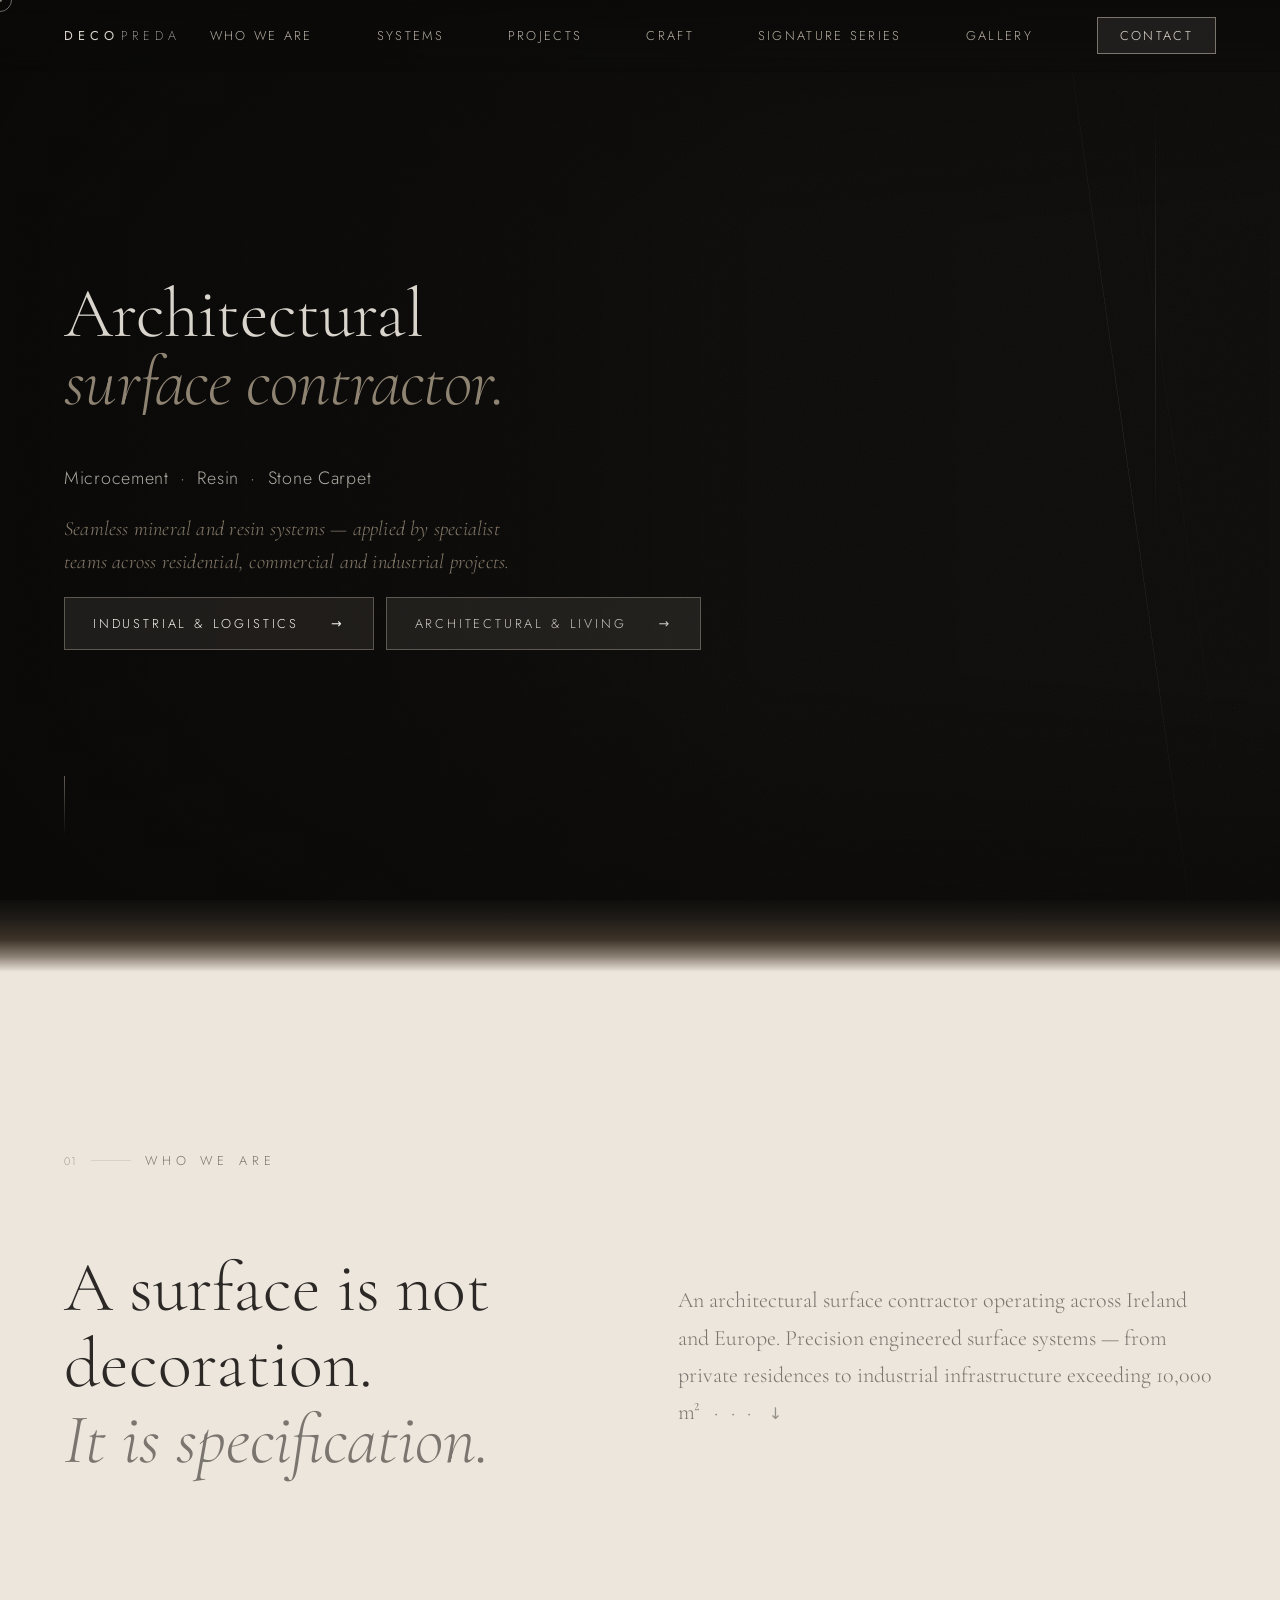
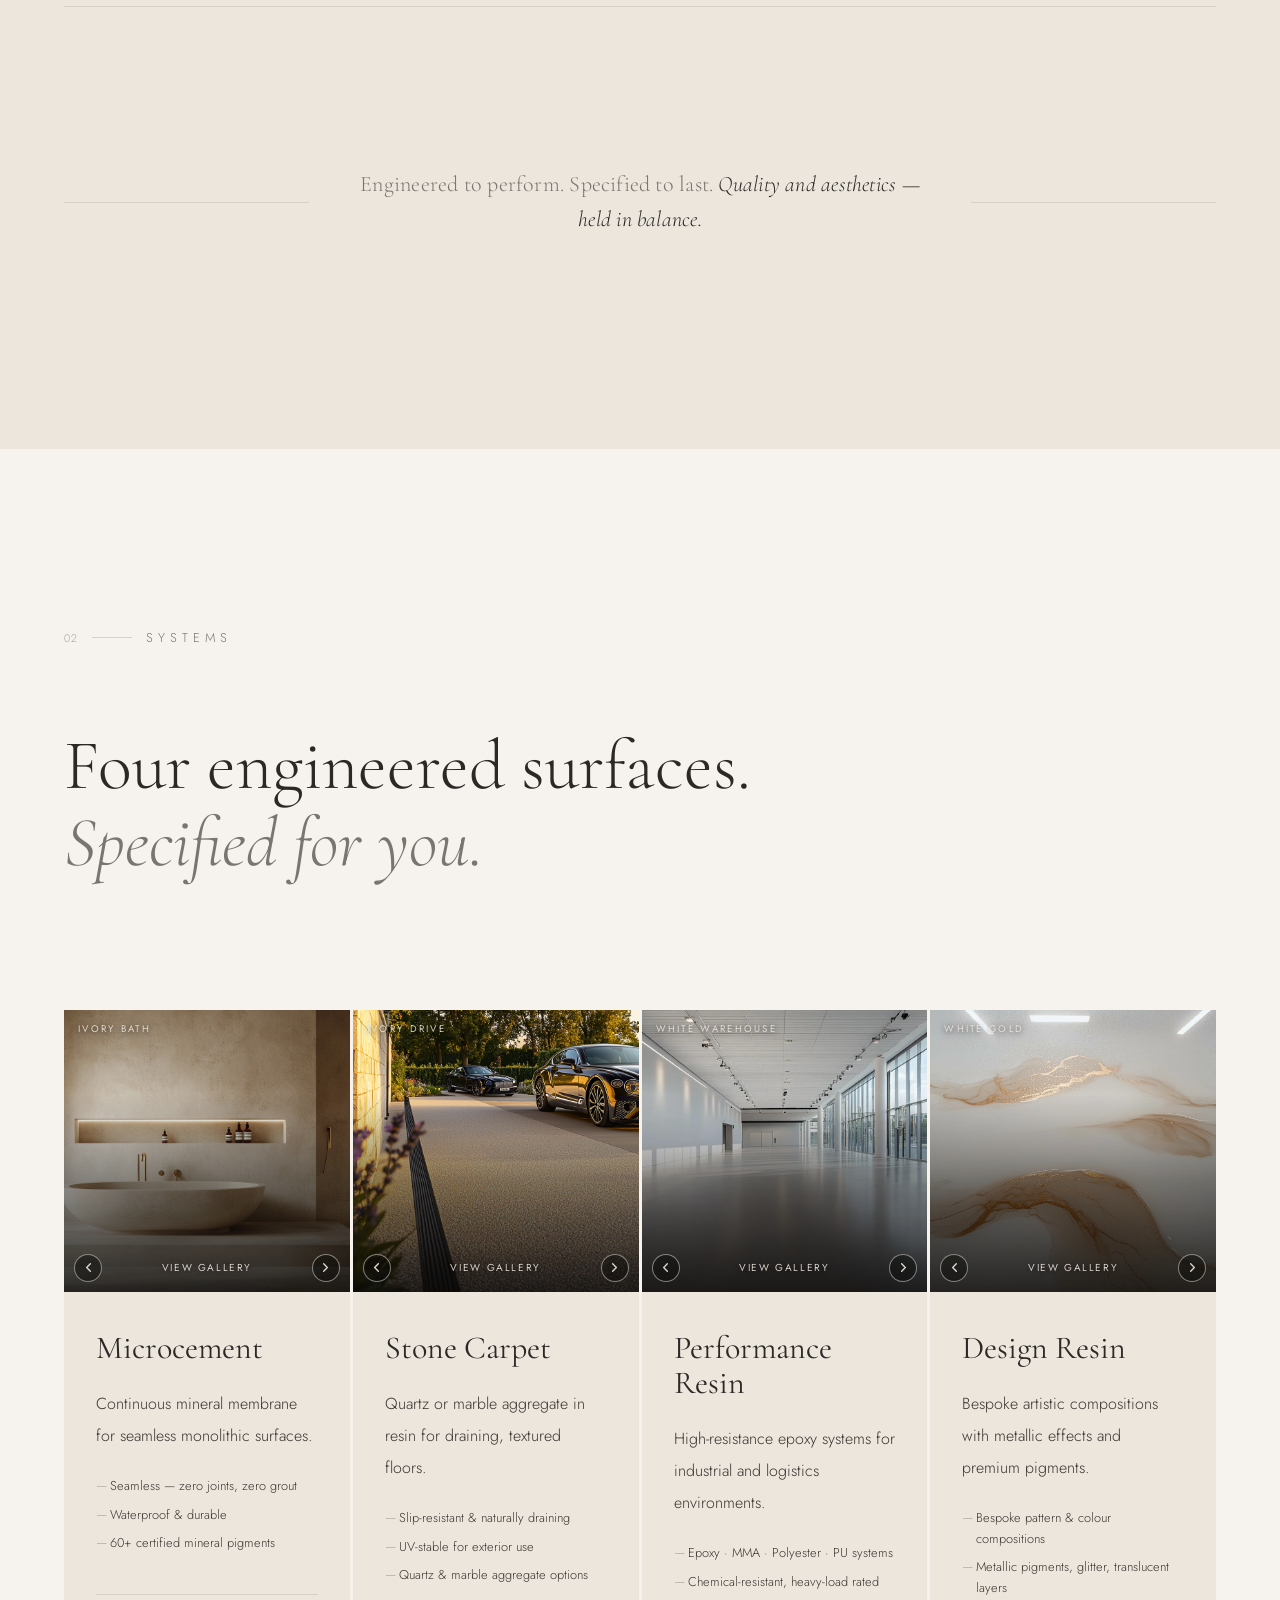
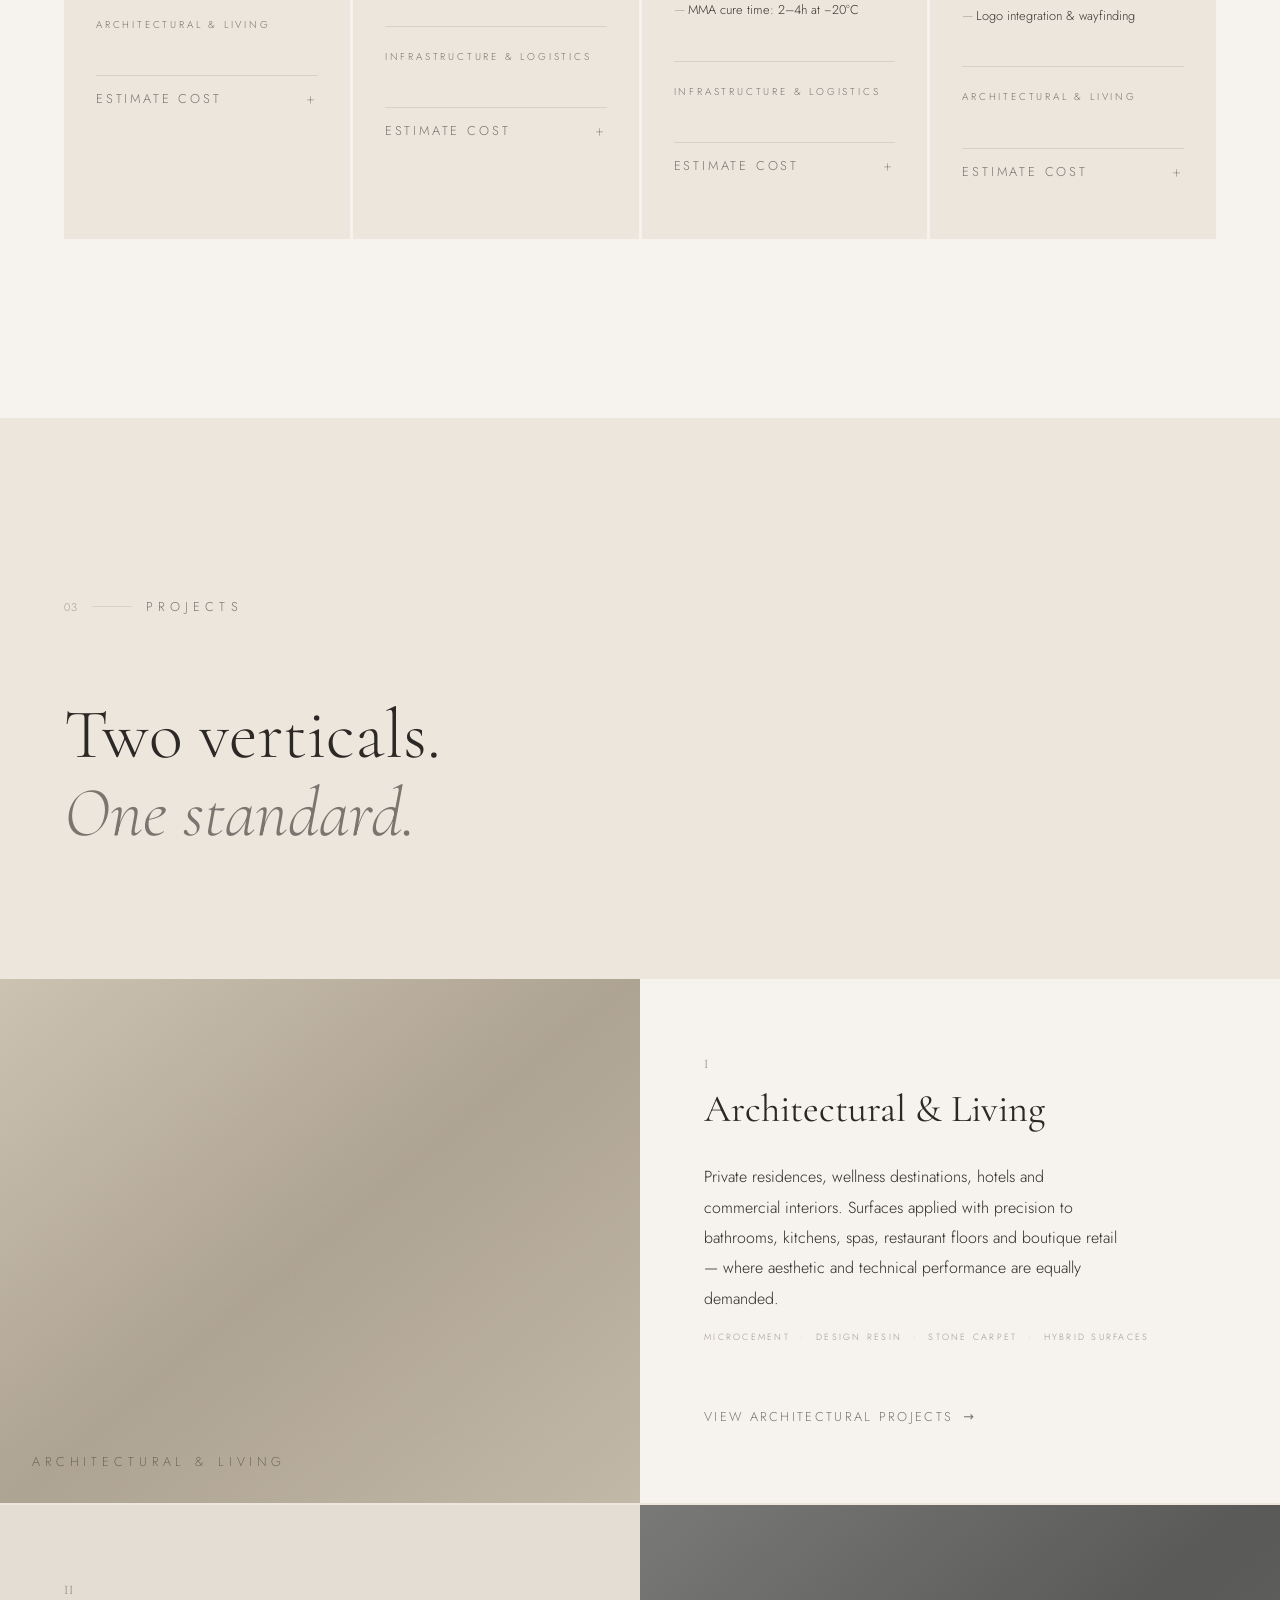
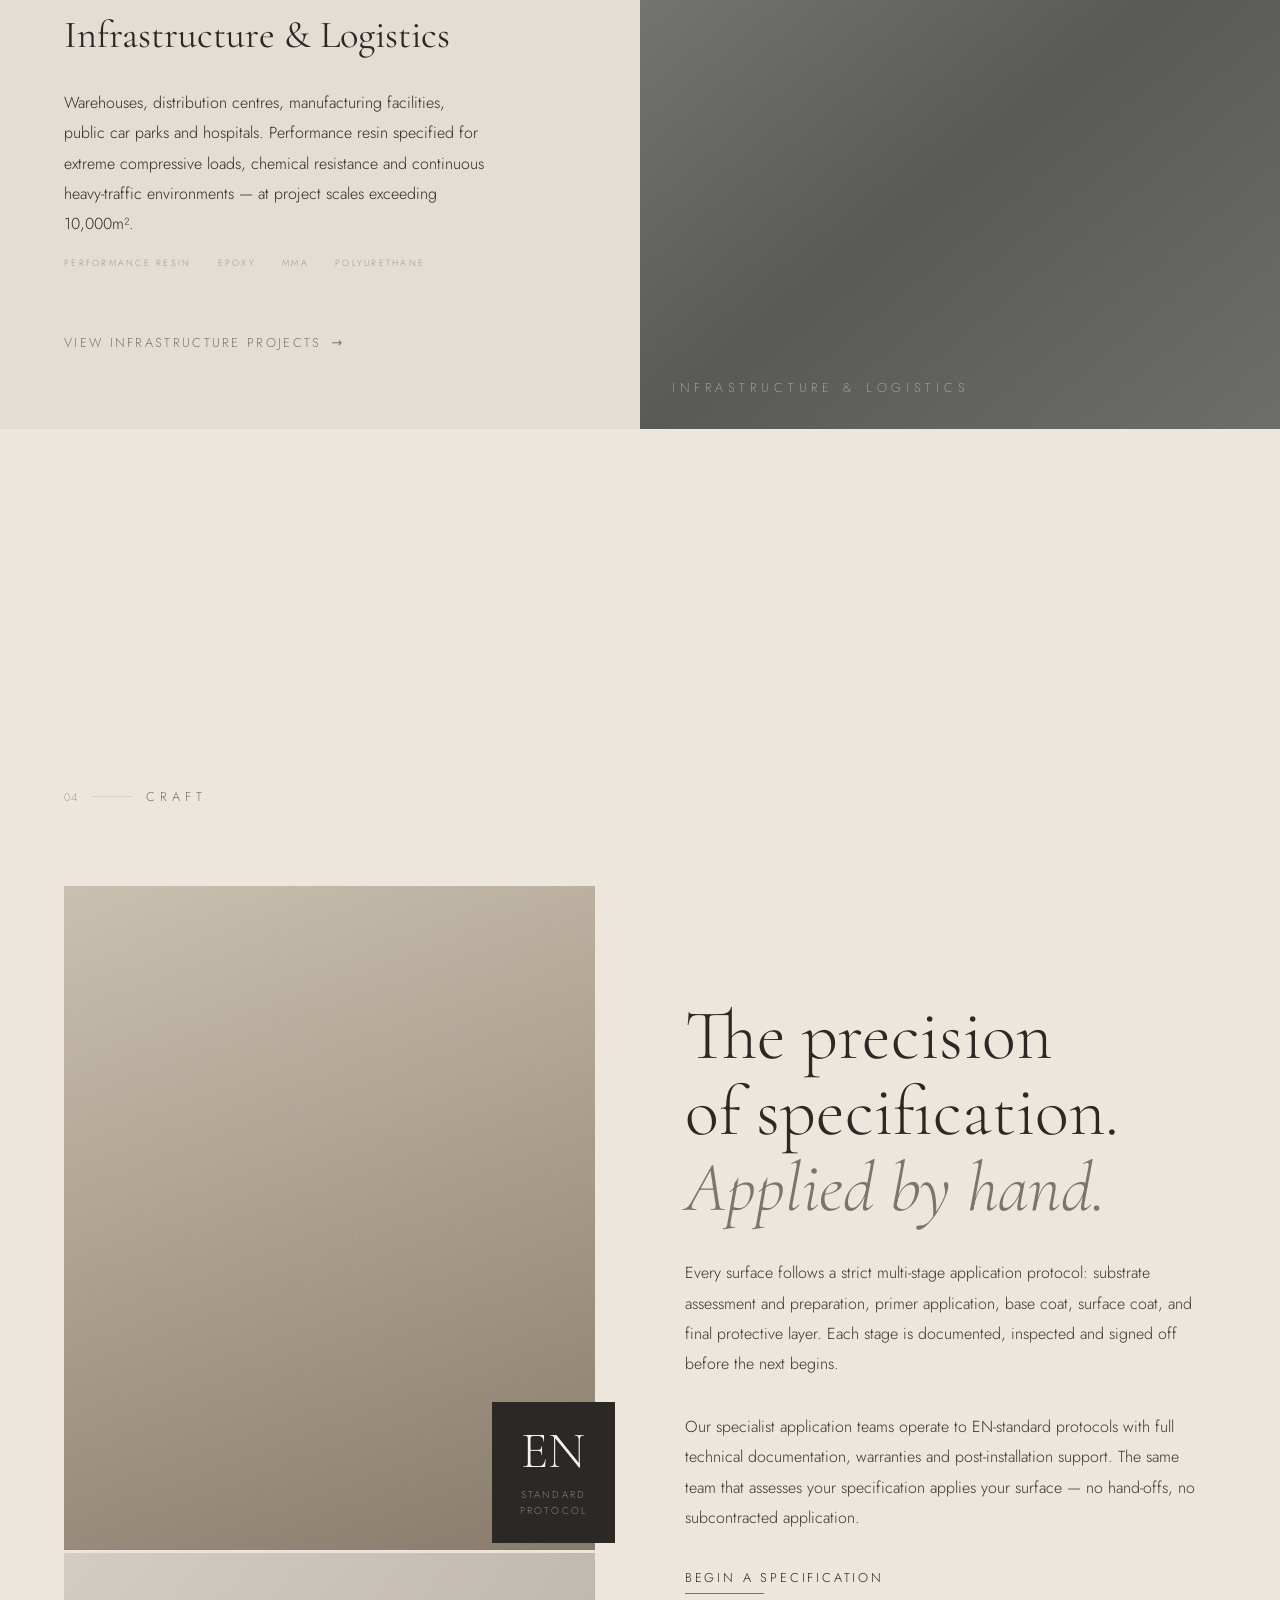
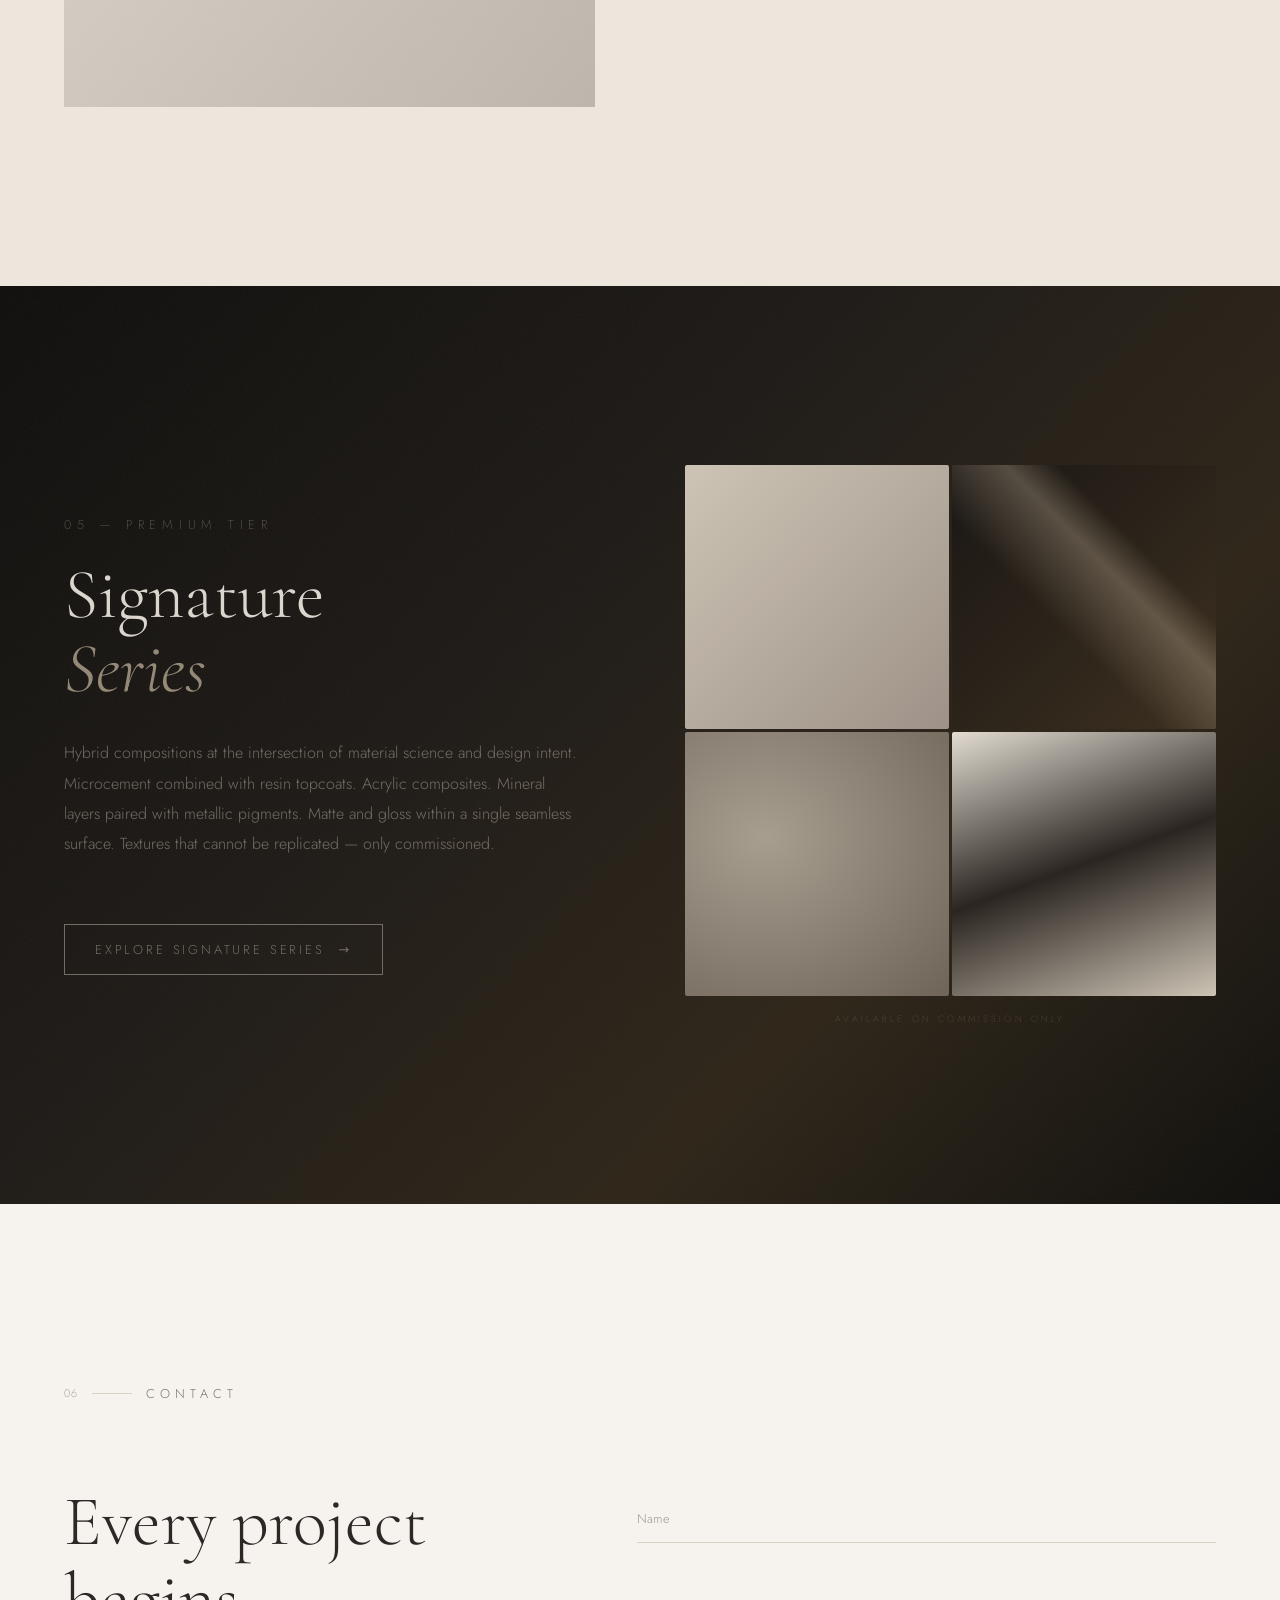
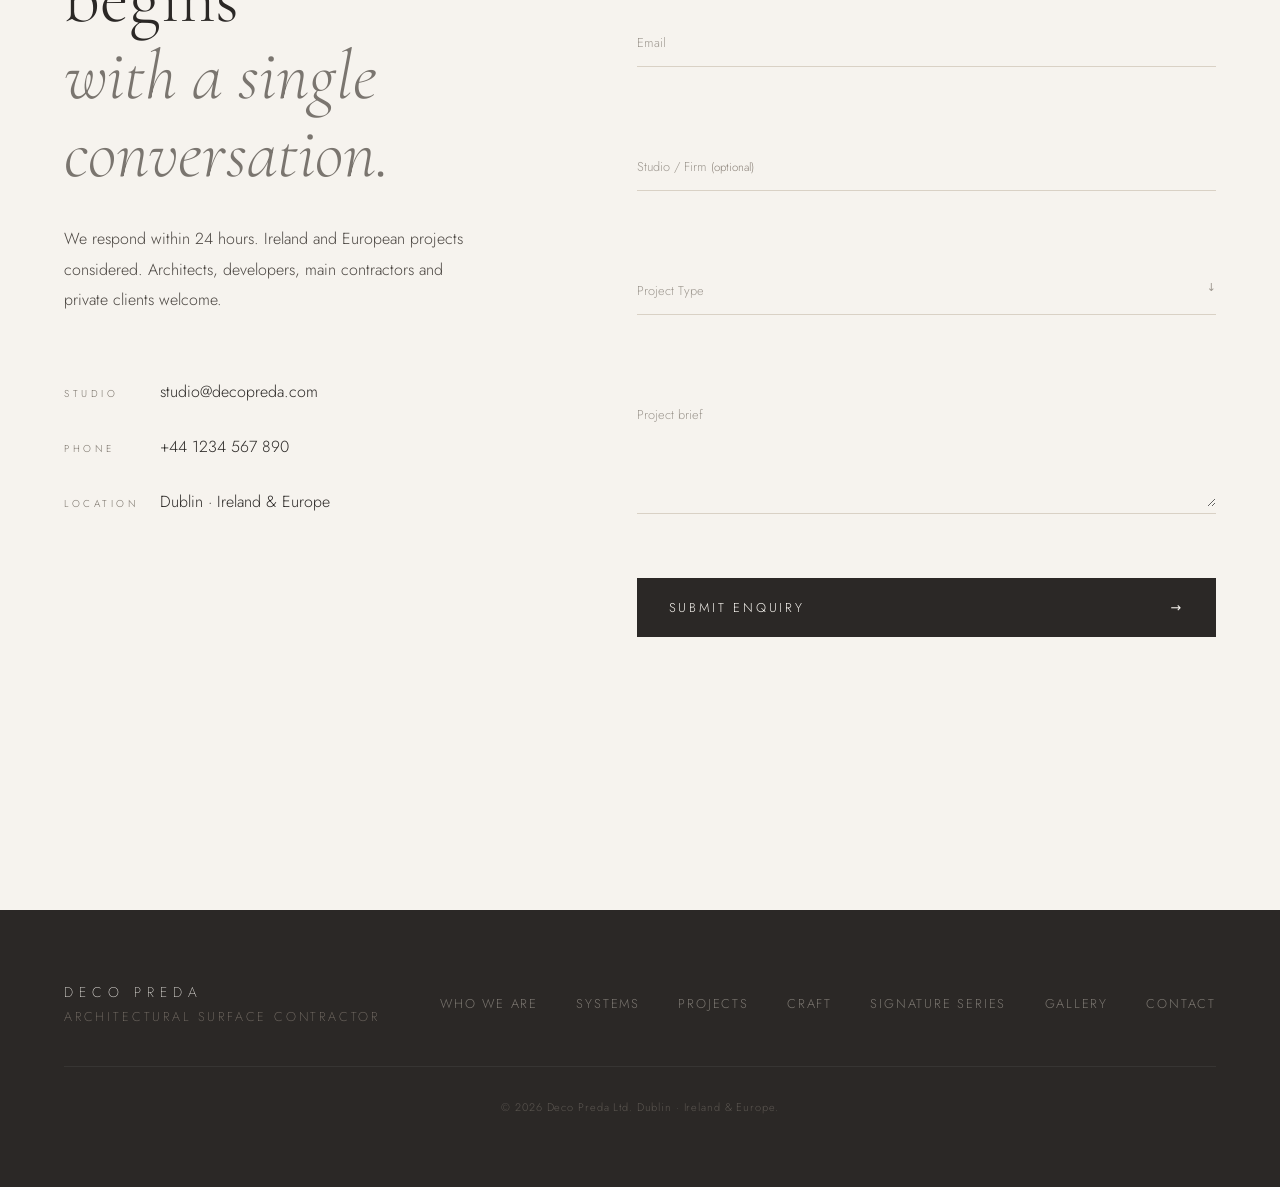
==== index.html @ 52039997 "Update index.html" ====
<!DOCTYPE html>
<html lang="en">
<head>
  <meta charset="UTF-8" />
  <meta name="viewport" content="width=device-width, initial-scale=1.0" />
  <meta name="description" content="Deco Preda — Specialist architectural surface contractor. Microcement, performance resin, design resin, stone carpet and hybrid surface systems. Dublin · Ireland." />
  <meta property="og:type" content="website" />
  <meta property="og:title" content="Deco Preda — Architectural Surface Contractor" />
  <meta property="og:description" content="Engineered surface systems across Ireland and Europe. Microcement, resin and stone carpet — residential, commercial and industrial." />
  <meta property="og:image" content="https://predaecaterina01.github.io/images/residential/bathroom/mc-ivory-bathroom-01.webp" />
  <meta property="og:url" content="https://predaecaterina01.github.io/" />
  <meta name="twitter:card" content="summary_large_image" />
  <meta name="twitter:title" content="Deco Preda — Architectural Surface Contractor" />
  <meta name="twitter:description" content="Engineered surface systems across Ireland and Europe. Microcement, resin and stone carpet." />
  <meta name="twitter:image" content="https://predaecaterina01.github.io/images/residential/bathroom/mc-ivory-bathroom-01.webp" />
  <title>Deco Preda — Architectural Surface Contractor</title>
  <link rel="preconnect" href="https://fonts.googleapis.com" />
  <link rel="preconnect" href="https://fonts.gstatic.com" crossorigin />
  <link href="https://fonts.googleapis.com/css2?family=Cormorant+Garamond:ital,wght@0,200;0,300;0,400;1,200;1,300;1,400&family=Jost:wght@200;300;400&display=swap" rel="stylesheet" />
  <link rel="stylesheet" href="style.css" />
</head>
<body>

  <div class="progress" id="progress" aria-hidden="true"></div>
  <div class="cursor" id="cursor" aria-hidden="true">
    <div class="cursor__ring"></div>
    <div class="cursor__dot"></div>
  </div>

  <div class="loader" id="loader" aria-hidden="true">
    <div class="loader__body">
      <span class="loader__mark">DP</span>
      <div class="loader__line"><div class="loader__fill"></div></div>
      <span class="loader__sub">Architectural Surface Contractor</span>
    </div>
  </div>

  <nav class="nav" id="nav" aria-label="Primary">
    <a href="#intro" class="nav__wordmark" aria-label="Deco Preda home">
      DECO<span class="nav__wordmark-thin">PREDA</span>
    </a>
    <button class="nav__burger" id="navBurger" aria-label="Open menu" aria-expanded="false" aria-controls="navPanel">
      <span></span><span></span>
    </button>
    <div class="nav__panel" id="navPanel" aria-hidden="true">
      <a href="#who-we-are"           class="nav__item" data-cursor="link">Who We Are</a>
      <a href="#systems"              class="nav__item" data-cursor="link">Systems</a>
      <a href="#projects"             class="nav__item" data-cursor="link">Projects</a>
      <a href="#craft"                class="nav__item" data-cursor="link">Craft</a>
      <a href="signature-series.html" class="nav__item" data-cursor="link">Signature Series</a>
      <a href="gallery.html"          class="nav__item" data-cursor="link">Gallery</a>
      <a href="#contact"              class="nav__item nav__item--cta" data-cursor="link">Contact</a>
    </div>
  </nav>

  <main>

    <!-- ══ HERO ══ -->
    <section class="intro" id="intro" aria-label="Introduction">
      <div class="intro__scene" id="introScene" aria-hidden="true">
        <div class="intro__layer intro__layer--base"></div>
        <div class="intro__layer intro__layer--mid"></div>
        <div class="intro__layer intro__layer--grain"></div>
        <div class="intro__light"></div>
        <div class="intro__rule-v intro__rule-v--left" aria-hidden="true"></div>
        <div class="intro__rule-v intro__rule-v--right" aria-hidden="true"></div>
      </div>
      <div class="intro__content">
        <h1 class="intro__title">
          <span class="intro__title-row reveal-hero">Architectural</span>
          <span class="intro__title-row intro__title-row--italic reveal-hero">surface contractor.</span>
        </h1>
        <p class="intro__tagline reveal-hero">Microcement &nbsp;·&nbsp; Resin &nbsp;·&nbsp; Stone Carpet</p>
        <p class="intro__desc reveal-hero">Seamless mineral and resin systems — applied by specialist teams across residential, commercial and industrial projects.</p>
        <div class="intro__actions reveal-hero">
          <a href="#systems" class="btn-sector btn-sector--ind" id="btnIndustrial" data-cursor="link">
            <span class="btn-sector__label">Industrial &amp; Logistics</span>
            <span class="btn-sector__arrow" aria-hidden="true">→</span>
          </a>
          <a href="#systems" class="btn-sector btn-sector--arch" id="btnArchitectural" data-cursor="link">
            <span class="btn-sector__label">Architectural &amp; Living</span>
            <span class="btn-sector__arrow" aria-hidden="true">→</span>
          </a>
        </div>
      </div>
      <div class="intro__scroll" aria-hidden="true">
        <div class="intro__scroll-line"></div>
      </div>
    </section>

    <div class="transition-band" aria-hidden="true"></div>

    <!-- ══ WHO WE ARE ══ -->
    <section class="who" id="who-we-are" aria-label="Who We Are">
      <div class="wrap">
        <header class="section-head reveal">
          <span class="section-idx">01</span>
          <span class="section-rule" aria-hidden="true"></span>
          <span class="section-label">Who We Are</span>
        </header>
        <div class="who__accordion">
          <div class="who__accord-header reveal">
            <h2 class="who__h">A surface is not decoration.<br><em>It is specification.</em></h2>
          </div>
          <div class="who__accord-right">
            <div class="who__teaser" id="whoTeaser">
              <p class="who__teaser-text">
                An architectural surface contractor operating across Ireland and Europe.
                Precision engineered surface systems — from private residences to
                industrial infrastructure exceeding 10,000 m²
                <span class="who__teaser-ellipsis">&thinsp;·&thinsp;·&thinsp;·</span>
                <button class="who__trigger-inline" id="whoToggle" aria-expanded="false" aria-controls="whoAside" aria-label="Read more" type="button">↓</button>
              </p>
            </div>
            <div class="who__aside" id="whoAside" aria-hidden="true">
              <div class="who__aside-grid">
                <div class="who__col">
                  <p class="who__p reveal">An architectural surface contractor operating across Ireland and Europe. Precision engineered surface systems — from private residences to industrial infrastructure exceeding 10,000 m².</p>
                  <p class="who__p reveal">Deco Preda delivers engineered surface systems — from precision mineral applications in private residences to high-performance resin flooring across logistics infrastructure at industrial scale.</p>
                  <p class="who__p reveal">Every project — regardless of scale — is governed by identical standards: certified European material systems, EN-protocol application procedures, full technical documentation and post-installation support.</p>
                  <div class="who__locations reveal">
                    <div class="who__loc">
                      <span class="who__loc-label">Dublin</span>
                      <span class="who__loc-desc">Serving Ireland &amp; Europe<button class="who__trigger-close" id="whoClose" aria-label="Close section" type="button"></button></span>
                    </div>
                  </div>
                </div>
                <div class="who__col">
                  <div class="who__values reveal">
                    <div class="who__val">
                      <span class="who__val-title">Execution Quality</span>
                      <span class="who__val-desc">EN-standard application protocols. Multi-coat systems. Full substrate preparation documentation at every stage.</span>
                    </div>
                    <div class="who__val">
                      <span class="who__val-title">Material Integrity</span>
                      <span class="who__val-desc">Certified European mineral and resin systems — selected for long-term performance, durability and regulatory compliance.</span>
                    </div>
                    <div class="who__val">
                      <span class="who__val-title">Industrial Scale</span>
                      <span class="who__val-desc">Capacity, logistics and technical management from 50m² residential commissions to 10,000m²+ infrastructure projects.</span>
                    </div>
                    <div class="who__val">
                      <span class="who__val-title">Design Versatility</span>
                      <span class="who__val-desc">Custom resin patterns, hybrid compositions, bespoke mineral tones and graphic wayfinding systems — no two projects identical.</span>
                    </div>
                  </div>
                </div>
              </div>
            </div>
          </div>
        </div>
        <div class="divider reveal" aria-hidden="true"></div>
        <div class="brand-statement reveal">
          <span class="brand-statement__rule" aria-hidden="true"></span>
          <blockquote class="brand-statement__q">Engineered to perform. Specified to last. <em>Quality and aesthetics — held in balance.</em></blockquote>
          <span class="brand-statement__rule" aria-hidden="true"></span>
        </div>
      </div>
    </section>

    <!-- ══ SYSTEMS ══ -->
    <section class="systems" id="systems" aria-label="Surface Systems">
      <div class="wrap">
        <header class="section-head reveal">
          <span class="section-idx">02</span>
          <span class="section-rule" aria-hidden="true"></span>
          <span class="section-label">Systems</span>
        </header>
        <h2 class="systems__h reveal" id="systemsHeading">
          Four engineered surfaces.<br><em id="systemsSubline">Specified for you.</em>
        </h2>
      </div>

      <div class="systems__panels">

        <!-- I — Microcement -->
        <article class="panel reveal" aria-label="Microcement" data-domain="architectural">
          <div class="panel__surface" role="region" aria-label="Microcement gallery" data-carousel="microcement">
            <div class="pcs__track">
              <div class="pcs__slide pcs__slide--active">
                <img src="images/residential/bathroom/mc-ivory-bathroom-01.webp" alt="Ivory Bath" loading="lazy" style="width:100%;height:100%;object-fit:cover;">
                <span class="pcs__system-label">Ivory Bath</span>
              </div>
              <div class="pcs__slide">
                <img src="images/residential/living/mc-gray-living-03.webp" alt="Stone Living" loading="lazy" style="width:100%;height:100%;object-fit:cover;">
                <span class="pcs__system-label">Stone Living</span>
              </div>
              <div class="pcs__slide">
                <img src="images/residential/bathroom/mc-gray-bathroom-01.webp" alt="Slate Basin" loading="lazy" style="width:100%;height:100%;object-fit:cover;">
                <span class="pcs__system-label">Slate Basin</span>
              </div>
              <div class="pcs__slide">
                <img src="images/residential/staircase/mc-sand-staircase-01.webp" alt="Sand Stair" loading="lazy" style="width:100%;height:100%;object-fit:cover;">
                <span class="pcs__system-label">Sand Stair</span>
              </div>
              <div class="pcs__slide">
                <img src="images/residential/bathroom/mc-greige-bathroom-01.webp" alt="Greige Bath" loading="lazy" style="width:100%;height:100%;object-fit:cover;">
                <span class="pcs__system-label">Greige Bath</span>
              </div>
            </div>
            <div class="pcs__foot">
              <button class="pcs__arrow pcs__arrow--prev" aria-label="Previous" type="button">
                <svg viewBox="0 0 12 12"><path d="M8 2L4 6l4 4"/></svg>
              </button>
              <a href="gallery.html?filter=residential" class="pcs__explore" data-cursor="link">View Gallery</a>
              <button class="pcs__arrow pcs__arrow--next" aria-label="Next" type="button">
                <svg viewBox="0 0 12 12"><path d="M4 2l4 4-4 4"/></svg>
              </button>
            </div>
          </div>
          <div class="panel__body">
            <h3 class="panel__name">Microcement</h3>
            <p class="panel__desc">Continuous mineral membrane for seamless monolithic surfaces.</p>
            <ul class="panel__props">
              <li>Seamless — zero joints, zero grout</li>
              <li>Waterproof &amp; durable</li>
              <li>60+ certified mineral pigments</li>
            </ul>
            <div class="panel__domain">
              <span class="panel__domain-tag">Architectural &amp; Living</span>
            </div>
            <button class="panel__estimate-btn" data-material="microcement" aria-expanded="false" aria-controls="calc-microcement" type="button">
              <span class="panel__estimate-label">Estimate cost</span>
              <span class="panel__estimate-icon" aria-hidden="true">+</span>
            </button>
          </div>
          <div class="panel__calc" id="calc-microcement" aria-hidden="true" data-material="microcement">
            <div class="pcalc">
              <p class="pcalc__head">Microcement — <em>cost estimate</em></p>
              <div class="pcalc__inputs">
                <div class="pcalc__field">
                  <label class="pcalc__label" for="pmp-microcement">Surface area</label>
                  <div class="pcalc__input-wrap">
                    <input class="pcalc__input" id="pmp-microcement" type="number" placeholder="ex: 80" min="1" max="9999" inputmode="numeric" />
                    <span class="pcalc__unit">m²</span>
                  </div>
                </div>
                <div class="pcalc__field">
                  <label class="pcalc__label" for="psys-microcement">System</label>
                  <div class="pcalc__select-wrap">
                    <select class="pcalc__select" id="psys-microcement">
                      <option value="basic">Basic coat</option>
                      <option value="medium" selected>Medium</option>
                      <option value="premium">Premium</option>
                    </select>
                    <span class="pcalc__caret" aria-hidden="true">↓</span>
                  </div>
                </div>
              </div>
              <div class="pcalc__result" id="pres-microcement" aria-live="polite"><span class="pcalc__neutral">—</span></div>
              <p class="pcalc__disclaimer">Estimate covers labour. Final cost varies by substrate condition. Materials not included.</p>
            </div>
          </div>
        </article>

        <!-- II — Stone Carpet -->
        <article class="panel reveal" aria-label="Stone Carpet" data-domain="both">
          <div class="panel__surface" role="region" aria-label="Stone Carpet gallery" data-carousel="stone">
            <div class="pcs__track">
              <div class="pcs__slide pcs__slide--active">
                <img src="images/exterior/driveway/sc-ivory-luxury-01.webp" alt="Ivory Drive" loading="lazy" style="width:100%;height:100%;object-fit:cover;">
                <span class="pcs__system-label">Ivory Drive</span>
              </div>
              <div class="pcs__slide">
                <img src="images/exterior/driveway/ext-drv-01.webp" alt="Natural Drive" loading="lazy" style="width:100%;height:100%;object-fit:cover;">
                <span class="pcs__system-label">Natural Drive</span>
              </div>
              <div class="pcs__slide">
                <img src="images/exterior/terrace/ext-ter-01.webp" alt="Stone Terrace" loading="lazy" style="width:100%;height:100%;object-fit:cover;">
                <span class="pcs__system-label">Stone Terrace</span>
              </div>
              <div class="pcs__slide">
                <img src="images/exterior/driveway/ext-drv-05.webp" alt="Quartz Path" loading="lazy" style="width:100%;height:100%;object-fit:cover;">
                <span class="pcs__system-label">Quartz Path</span>
              </div>
            </div>
            <div class="pcs__foot">
              <button class="pcs__arrow pcs__arrow--prev" aria-label="Previous" type="button">
                <svg viewBox="0 0 12 12"><path d="M8 2L4 6l4 4"/></svg>
              </button>
              <a href="gallery.html?filter=exterior" class="pcs__explore" data-cursor="link">View Gallery</a>
              <button class="pcs__arrow pcs__arrow--next" aria-label="Next" type="button">
                <svg viewBox="0 0 12 12"><path d="M4 2l4 4-4 4"/></svg>
              </button>
            </div>
          </div>
          <div class="panel__body">
            <h3 class="panel__name">Stone Carpet</h3>
            <p class="panel__desc">Quartz or marble aggregate in resin for draining, textured floors.</p>
            <ul class="panel__props">
              <li>Slip-resistant &amp; naturally draining</li>
              <li>UV-stable for exterior use</li>
              <li>Quartz &amp; marble aggregate options</li>
            </ul>
            <div class="panel__domain">
              <span class="panel__domain-tag panel__domain-tag--infra">Infrastructure &amp; Logistics</span>
            </div>
            <button class="panel__estimate-btn" data-material="stone" aria-expanded="false" aria-controls="calc-stone" type="button">
              <span class="panel__estimate-label">Estimate cost</span>
              <span class="panel__estimate-icon" aria-hidden="true">+</span>
            </button>
          </div>
          <div class="panel__calc" id="calc-stone" aria-hidden="true" data-material="stone">
            <div class="pcalc">
              <p class="pcalc__head">Stone Carpet — <em>cost estimate</em></p>
              <div class="pcalc__inputs">
                <div class="pcalc__field">
                  <label class="pcalc__label" for="pmp-stone">Surface area</label>
                  <div class="pcalc__input-wrap">
                    <input class="pcalc__input" id="pmp-stone" type="number" placeholder="ex: 80" min="1" max="9999" inputmode="numeric" />
                    <span class="pcalc__unit">m²</span>
                  </div>
                </div>
                <div class="pcalc__field">
                  <label class="pcalc__label" for="psys-stone">System</label>
                  <div class="pcalc__select-wrap">
                    <select class="pcalc__select" id="psys-stone">
                      <option value="basic">Basic coat</option>
                      <option value="medium" selected>Medium</option>
                      <option value="premium">Premium</option>
                    </select>
                    <span class="pcalc__caret" aria-hidden="true">↓</span>
                  </div>
                </div>
              </div>
              <div class="pcalc__result" id="pres-stone" aria-live="polite"><span class="pcalc__neutral">—</span></div>
              <p class="pcalc__disclaimer">Estimate covers labour. Final cost varies by substrate condition. Materials not included.</p>
            </div>
          </div>
        </article>

        <!-- III — Performance Resin -->
        <article class="panel reveal" aria-label="Performance Resin" data-domain="both">
          <div class="panel__surface" role="region" aria-label="Performance Resin gallery" data-carousel="resin-performance">
            <div class="pcs__track">
              <div class="pcs__slide pcs__slide--active">
                <img src="images/industrial/ind-white-warehouse-01.webp" alt="White Warehouse" loading="lazy" style="width:100%;height:100%;object-fit:cover;">
                <span class="pcs__system-label">White Warehouse</span>
              </div>
              <div class="pcs__slide">
                <img src="images/industrial/ind-yellow-01.webp" alt="Food Grade Floor" loading="lazy" style="width:100%;height:100%;object-fit:cover;">
                <span class="pcs__system-label">Food Grade Floor</span>
              </div>
              <div class="pcs__slide">
                <img src="images/industrial/ind-04.webp" alt="Logistics Hall" loading="lazy" style="width:100%;height:100%;object-fit:cover;">
                <span class="pcs__system-label">Logistics Hall</span>
              </div>
              <div class="pcs__slide">
                <img src="images/residential/garage/res-gar-03.webp" alt="Private Garage" loading="lazy" style="width:100%;height:100%;object-fit:cover;">
                <span class="pcs__system-label">Private Garage</span>
              </div>
              <div class="pcs__slide">
                <img src="images/commercial/parking/com-park-03.webp" alt="Car Park Deck" loading="lazy" style="width:100%;height:100%;object-fit:cover;">
                <span class="pcs__system-label">Car Park Deck</span>
              </div>
            </div>
            <div class="pcs__foot">
              <button class="pcs__arrow pcs__arrow--prev" aria-label="Previous" type="button">
                <svg viewBox="0 0 12 12"><path d="M8 2L4 6l4 4"/></svg>
              </button>
              <a href="gallery.html?filter=industrial" class="pcs__explore" data-cursor="link">View Gallery</a>
              <button class="pcs__arrow pcs__arrow--next" aria-label="Next" type="button">
                <svg viewBox="0 0 12 12"><path d="M4 2l4 4-4 4"/></svg>
              </button>
            </div>
          </div>
          <div class="panel__body">
            <h3 class="panel__name">Performance Resin</h3>
            <p class="panel__desc">High-resistance epoxy systems for industrial and logistics environments.</p>
            <ul class="panel__props">
              <li>Epoxy · MMA · Polyester · PU systems</li>
              <li>Chemical-resistant, heavy-load rated</li>
              <li>MMA cure time: 2–4h at −20°C</li>
            </ul>
            <div class="panel__domain">
              <span class="panel__domain-tag panel__domain-tag--infra">Infrastructure &amp; Logistics</span>
            </div>
            <button class="panel__estimate-btn" data-material="resin" aria-expanded="false" aria-controls="calc-resin" type="button">
              <span class="panel__estimate-label">Estimate cost</span>
              <span class="panel__estimate-icon" aria-hidden="true">+</span>
            </button>
          </div>
          <div class="panel__calc" id="calc-resin" aria-hidden="true" data-material="resin">
            <div class="pcalc">
              <p class="pcalc__head">Performance Resin — <em>cost estimate</em></p>
              <div class="pcalc__inputs">
                <div class="pcalc__field">
                  <label class="pcalc__label" for="pmp-resin">Surface area</label>
                  <div class="pcalc__input-wrap">
                    <input class="pcalc__input" id="pmp-resin" type="number" placeholder="ex: 500" min="1" max="99999" inputmode="numeric" />
                    <span class="pcalc__unit">m²</span>
                  </div>
                </div>
                <div class="pcalc__field">
                  <label class="pcalc__label" for="psys-resin">System</label>
                  <div class="pcalc__select-wrap">
                    <select class="pcalc__select" id="psys-resin">
                      <option value="basic">Basic coat</option>
                      <option value="medium" selected>Medium</option>
                      <option value="premium">Premium</option>
                    </select>
                    <span class="pcalc__caret" aria-hidden="true">↓</span>
                  </div>
                </div>
              </div>
              <div class="pcalc__result" id="pres-resin" aria-live="polite"><span class="pcalc__neutral">—</span></div>
              <p class="pcalc__disclaimer">Estimate covers labour. Final cost varies by substrate and site conditions. Materials not included.</p>
            </div>
          </div>
        </article>

        <!-- IV — Design Resin -->
        <article class="panel reveal" aria-label="Design Resin" data-domain="architectural">
          <div class="panel__surface" role="region" aria-label="Design Resin gallery" data-carousel="resin-design">
            <div class="pcs__track">
              <div class="pcs__slide pcs__slide--active">
                <img src="images/signature/resin-whitegold-01.webp" alt="White Gold" loading="lazy" style="width:100%;height:100%;object-fit:cover;">
                <span class="pcs__system-label">White Gold</span>
              </div>
              <div class="pcs__slide">
                <img src="images/signature/resin-blackgold-01.webp" alt="Black Gold" loading="lazy" style="width:100%;height:100%;object-fit:cover;">
                <span class="pcs__system-label">Black Gold</span>
              </div>
              <div class="pcs__slide">
                <img src="images/signature/resin-multicolor-01.webp" alt="Multicolour" loading="lazy" style="width:100%;height:100%;object-fit:cover;">
                <span class="pcs__system-label">Multicolour</span>
              </div>
              <div class="pcs__slide">
                <img src="images/commercial/showroom/resin-green-showroom-01.webp" alt="Green Showroom" loading="lazy" style="width:100%;height:100%;object-fit:cover;">
                <span class="pcs__system-label">Green Showroom</span>
              </div>
            </div>
            <div class="pcs__foot">
              <button class="pcs__arrow pcs__arrow--prev" aria-label="Previous" type="button">
                <svg viewBox="0 0 12 12"><path d="M8 2L4 6l4 4"/></svg>
              </button>
              <a href="gallery.html?filter=signature" class="pcs__explore" data-cursor="link">View Gallery</a>
              <button class="pcs__arrow pcs__arrow--next" aria-label="Next" type="button">
                <svg viewBox="0 0 12 12"><path d="M4 2l4 4-4 4"/></svg>
              </button>
            </div>
          </div>
          <div class="panel__body">
            <h3 class="panel__name">Design Resin</h3>
            <p class="panel__desc">Bespoke artistic compositions with metallic effects and premium pigments.</p>
            <ul class="panel__props">
              <li>Bespoke pattern &amp; colour compositions</li>
              <li>Metallic pigments, glitter, translucent layers</li>
              <li>Logo integration &amp; wayfinding</li>
            </ul>
            <div class="panel__domain">
              <span class="panel__domain-tag">Architectural &amp; Living</span>
            </div>
            <button class="panel__estimate-btn" data-material="resin-design" aria-expanded="false" aria-controls="calc-resin-design" type="button">
              <span class="panel__estimate-label">Estimate cost</span>
              <span class="panel__estimate-icon" aria-hidden="true">+</span>
            </button>
          </div>
          <div class="panel__calc" id="calc-resin-design" aria-hidden="true" data-material="resin-design">
            <div class="pcalc">
              <p class="pcalc__head">Design Resin — <em>bespoke pricing</em></p>
              <p class="pcalc__bespoke">Pricing is determined by pattern complexity, material selection and surface area. Every Design Resin commission is unique — no standard rate applies.</p>
              <a href="#contact" class="pcalc__bespoke-cta" data-cursor="link">Request a bespoke estimate →</a>
            </div>
          </div>
        </article>

      </div>

      <div class="systems__more" id="systemsMore">
        <button class="systems__more-btn" id="systemsMoreBtn" aria-expanded="false" aria-controls="systemsMorePanel" type="button">
          <span class="systems__more-label" id="systemsMoreLabel">Explore Further</span>
          <span class="systems__more-icon" aria-hidden="true">+</span>
        </button>
        <div class="systems__more-panel" id="systemsMorePanel" aria-hidden="true" role="region"></div>
      </div>
    </section>

    <!-- ══ PROJECTS ══ -->
    <section class="projects" id="projects" aria-label="Projects">
      <div class="wrap">
        <header class="section-head reveal">
          <span class="section-idx">03</span>
          <span class="section-rule" aria-hidden="true"></span>
          <span class="section-label">Projects</span>
        </header>
        <h2 class="projects__h reveal">Two verticals.<br><em>One standard.</em></h2>
      </div>
      <div class="project-rows">

        <!-- I — Architectural -->
        <div class="project-row reveal">
          <div class="project-row__img project-row__img--arch" aria-hidden="true">
            <div class="project-row__caption">Architectural &amp; Living</div>
          </div>
          <div class="project-row__text">
            <span class="project-row__num">I</span>
            <h3 class="project-row__title">Architectural &amp; Living</h3>
            <p class="project-row__body">Private residences, wellness destinations, hotels and commercial interiors. Surfaces applied with precision to bathrooms, kitchens, spas, restaurant floors and boutique retail — where aesthetic and technical performance are equally demanded.</p>
            <p class="project-row__systems">Microcement &nbsp;·&nbsp; Design Resin &nbsp;·&nbsp; Stone Carpet &nbsp;·&nbsp; Hybrid Surfaces</p>
            <a href="gallery.html?domain=architectural" class="link-arrow" data-cursor="link">View Architectural Projects</a>
          </div>
        </div>

        <!-- II — Infrastructure -->
        <div class="project-row project-row--inv reveal">
          <div class="project-row__img project-row__img--infra" aria-hidden="true">
            <div class="project-row__caption">Infrastructure &amp; Logistics</div>
          </div>
          <div class="project-row__text">
            <span class="project-row__num">II</span>
            <h3 class="project-row__title">Infrastructure &amp; Logistics</h3>
            <p class="project-row__body">Warehouses, distribution centres, manufacturing facilities, public car parks and hospitals. Performance resin specified for extreme compressive loads, chemical resistance and continuous heavy-traffic environments — at project scales exceeding 10,000m².</p>
            <p class="project-row__systems">Performance Resin &nbsp;·&nbsp; Epoxy &nbsp;·&nbsp; MMA &nbsp;·&nbsp; Polyurethane</p>
            <a href="gallery.html?domain=infrastructure" class="link-arrow" data-cursor="link">View Infrastructure Projects</a>
          </div>
        </div>

      </div>
    </section>

    <!-- ══ CRAFT ══ -->
    <section class="craft" id="craft" aria-label="Craft and methodology">
      <div class="wrap">
        <header class="section-head reveal">
          <span class="section-idx">04</span>
          <span class="section-rule" aria-hidden="true"></span>
          <span class="section-label">Craft</span>
        </header>
        <div class="craft__grid">
          <div class="craft__visual reveal" aria-hidden="true">
            <div class="craft__img craft__img--a"></div>
            <div class="craft__img craft__img--b"></div>
            <div class="craft__plaque">
              <span class="craft__plaque-n">EN</span>
              <span class="craft__plaque-l">Standard<br>Protocol</span>
            </div>
          </div>
          <div class="craft__words">
            <h2 class="craft__h reveal">The precision<br>of specification.<br><em>Applied by hand.</em></h2>
            <p class="craft__p reveal">Every surface follows a strict multi-stage application protocol: substrate assessment and preparation, primer application, base coat, surface coat, and final protective layer. Each stage is documented, inspected and signed off before the next begins.</p>
            <p class="craft__p reveal">Our specialist application teams operate to EN-standard protocols with full technical documentation, warranties and post-installation support. The same team that assesses your specification applies your surface — no hand-offs, no subcontracted application.</p>
            <a href="#contact" class="btn-line reveal" data-cursor="link" data-magnetic>
              <span class="btn-line__label">Begin a Specification</span>
              <span class="btn-line__line" aria-hidden="true"></span>
            </a>
          </div>
        </div>
      </div>
    </section>

    <!-- ══ SIGNATURE SERIES ══ -->
    <section class="sig-band" id="signature-series" aria-label="Signature Series">
      <div class="sig-band__bg" aria-hidden="true"></div>
      <div class="sig-band__content">
        <div class="wrap">
          <div class="sig-band__inner reveal">
            <div class="sig-band__left">
              <span class="sig-band__eyebrow">05 — Premium Tier</span>
              <h2 class="sig-band__h">Signature<br><em>Series</em></h2>
              <p class="sig-band__p">Hybrid compositions at the intersection of material science and design intent. Microcement combined with resin topcoats. Acrylic composites. Mineral layers paired with metallic pigments. Matte and gloss within a single seamless surface. Textures that cannot be replicated — only commissioned.</p>
              <a href="signature-series.html" class="btn-ghost sig-band__cta" data-cursor="link" data-magnetic>
                <span class="btn-ghost__label">Explore Signature Series</span>
                <span class="btn-ghost__icon" aria-hidden="true">→</span>
              </a>
            </div>
            <div class="sig-band__right">
              <div class="sig-band__swatches">
                <div class="sig-band__swatch sig-band__swatch--1"></div>
                <div class="sig-band__swatch sig-band__swatch--2"></div>
                <div class="sig-band__swatch sig-band__swatch--3"></div>
                <div class="sig-band__swatch sig-band__swatch--4"></div>
              </div>
              <p class="sig-band__note">Available on commission only</p>
            </div>
          </div>
        </div>
      </div>
    </section>

    <!-- ══ CONTACT ══ -->
    <section class="commission" id="contact" aria-label="Contact">
      <div class="wrap">
        <header class="section-head reveal">
          <span class="section-idx">06</span>
          <span class="section-rule" aria-hidden="true"></span>
          <span class="section-label">Contact</span>
        </header>
        <div class="commission__grid">
          <div class="commission__intro">
            <h2 class="commission__h reveal">Every project begins<br><em>with a single<br>conversation.</em></h2>
            <p class="commission__body reveal">We respond within 24 hours. Ireland and European projects considered. Architects, developers, main contractors and private clients welcome.</p>
            <address class="commission__contact reveal">
              <div class="commission__contact-row"><span>Studio</span><a href="mailto:studio@decopreda.com">studio@decopreda.com</a></div>
              <div class="commission__contact-row"><span>Phone</span><a href="tel:+441234567890">+44 1234 567 890</a></div>
              <div class="commission__contact-row"><span>Location</span><span>Dublin · Ireland &amp; Europe</span></div>
            </address>
          </div>
          <form class="form reveal" id="commissionForm" action="https://formspree.io/f/mkoqvqbw" method="POST" novalidate aria-label="Project inquiry">
            <div class="f"><input type="text" id="f-name" name="name" required placeholder=" " autocomplete="name" /><label for="f-name">Name</label><span class="f__bar" aria-hidden="true"></span></div>
            <div class="f"><input type="email" id="f-email" name="email" required placeholder=" " autocomplete="email" /><label for="f-email">Email</label><span class="f__bar" aria-hidden="true"></span></div>
            <div class="f"><input type="text" id="f-studio" name="studio" placeholder=" " autocomplete="organization" /><label for="f-studio">Studio / Firm <span class="f__opt">(optional)</span></label><span class="f__bar" aria-hidden="true"></span></div>
            <div class="f f--sel">
              <select id="f-type" name="type" required>
                <option value="" disabled selected></option>
                <option value="residential">Private Residence</option>
                <option value="commercial">Commercial</option>
                <option value="hospitality">Hospitality</option>
                <option value="industrial">Industrial / Logistics</option>
                <option value="developer">Developer</option>
                <option value="other">Other</option>
              </select>
              <label for="f-type">Project Type</label>
              <span class="f__bar" aria-hidden="true"></span>
              <span class="f__caret" aria-hidden="true">↓</span>
            </div>
            <div class="f f--area"><textarea id="f-brief" name="brief" rows="4" required placeholder=" "></textarea><label for="f-brief">Project brief</label><span class="f__bar" aria-hidden="true"></span></div>
            <button type="submit" class="btn-submit" data-cursor="link" data-magnetic>
              <span class="btn-submit__label">Submit Enquiry</span>
              <span class="btn-submit__arrow" aria-hidden="true">→</span>
            </button>
            <p class="form-ok" id="formOk" role="status" aria-live="polite"></p>
            <p class="form-err" id="formErr" role="alert" aria-live="assertive"></p>
          </form>
        </div>
      </div>
    </section>

  </main>

  <footer class="foot" role="contentinfo">
    <div class="wrap">
      <div class="foot__inner">
        <div class="foot__brand">
          <p class="foot__wordmark">DECO PREDA</p>
          <p class="foot__descriptor">Architectural Surface Contractor</p>
        </div>
        <nav class="foot__nav" aria-label="Footer navigation">
          <a href="#who-we-are">Who We Are</a>
          <a href="#systems">Systems</a>
          <a href="#projects">Projects</a>
          <a href="#craft">Craft</a>
          <a href="signature-series.html">Signature Series</a>
          <a href="gallery.html">Gallery</a>
          <a href="#contact">Contact</a>
        </nav>
        <p class="foot__copy">&copy; <span id="yr"></span> Deco Preda Ltd. Dublin · Ireland &amp; Europe.</p>
      </div>
    </div>
  </footer>

  <script src="script.js"></script>
  <script>
  (function() {
    // WHO WE ARE accordion
    const btnOpen  = document.getElementById('whoToggle');
    const btnClose = document.getElementById('whoClose');
    const aside    = document.getElementById('whoAside');
    const teaser   = document.getElementById('whoTeaser');
    if (!btnOpen || !aside) return;
    function openSection() {
      aside.classList.add('open');
      aside.setAttribute('aria-hidden', 'false');
      btnOpen.setAttribute('aria-expanded', 'true');
      if (teaser) teaser.classList.add('who__teaser--hidden');
    }
    function closeSection() {
      aside.classList.remove('open');
      aside.setAttribute('aria-hidden', 'true');
      btnOpen.setAttribute('aria-expanded', 'false');
      if (teaser) teaser.classList.remove('who__teaser--hidden');
    }
    btnOpen.addEventListener('click', openSection);
    if (btnClose) btnClose.addEventListener('click', closeSection);
  })();
  </script>
</body>
</html>
---- style.css ----
/* ════════════════════════════════════════════════════════════
   DECO PREDA — style.css
   Architectural Surface Atelier
   Dark cinematic → warm architectural transition
   ════════════════════════════════════════════════════════════ */


/* ──────────────────────────────────────────
   1. TOKENS
────────────────────────────────────────── */
:root {

  /* Warm light palette */
  --ivory:         #F6F3EE;
  --ivory-2:       #ECE6DD;
  --ivory-3:       #E4DDD3;
  --sand:          #D9D1C5;
  --taupe:         #8A8178;
  --taupe-d:       #7A736A;
  --stone:         #7A756F;
  --stone-l:       #9E9890;
  --ink:           #2B2826;

  /* Dark cinematic palette */
  --dark-bg:       #0F0E0C;
  --dark-mid:      #1A1915;
  --dark-surface:  #231F1A;
  --dark-rule:     rgba(183, 174, 163, 0.12);
  --dark-text:     rgba(236, 230, 221, 0.92);
  --dark-muted:    rgba(183, 174, 163, 0.55);

  /* Type */
  --serif:  'Cormorant Garamond', 'Georgia', serif;
  --sans:   'Jost', system-ui, sans-serif;

  /* Fluid type */
  --t-hero:   clamp(38px,  5.5vw,  80px);
  --t-h2:     clamp(38px,  5.5vw,  80px);
  --t-h3:     clamp(26px,  3vw,    44px);
  --t-lg:     clamp(17px,  1.7vw,  22px);
  --t-base:   clamp(14px,  1.3vw,  16px);
  --t-sm:     clamp(11px,  1vw,    13px);
  --t-xs:     clamp(11px,  1vw,  13px);

  /* Spacing */
  --s-xs:  8px;
  --s-sm: 16px;
  --s-md: 32px;
  --s-lg: 64px;
  --s-xl: clamp(80px, 10vw, 140px);
  --s-2xl: clamp(120px, 14vw, 200px);

  /* Layout */
  --max:    1440px;
  --gut:    clamp(24px, 5vw, 88px);
  --nav-h:  72px;

  /* Motion */
  --ease:       cubic-bezier(0.22, 1, 0.36, 1);
  --ease-slow:  cubic-bezier(0.16, 1, 0.3, 1);
  --dur-fast:   0.25s;
  --dur-mid:    0.5s;
  --dur-slow:   0.9s;
  --dur-xslow:  1.4s;
}


/* ──────────────────────────────────────────
   2. RESET
────────────────────────────────────────── */
*, *::before, *::after {
  box-sizing: border-box;
  margin: 0;
  padding: 0;
}

html {
  font-size: 16px;
  scroll-behavior: smooth;
  -webkit-text-size-adjust: 100%;
}

body {
  font-family: var(--sans);
  font-weight: 300;
  background: var(--dark-bg);
  color: var(--dark-text);
  overflow-x: hidden;
  -webkit-font-smoothing: antialiased;
  cursor: none;
}

body.light-body {
  background: var(--ivory);
  color: var(--ink);
}

a, button { cursor: none; }
a  { text-decoration: none; color: inherit; }
ul { list-style: none; }
address { font-style: normal; }
img, picture { display: block; max-width: 100%; }

button {
  font: inherit;
  background: none;
  border: none;
  cursor: none;
}


/* ──────────────────────────────────────────
   3. LAYOUT WRAP
────────────────────────────────────────── */
.wrap {
  max-width: var(--max);
  margin-inline: auto;
  padding-inline: var(--gut);
}


/* ──────────────────────────────────────────
   4. SCROLL PROGRESS
────────────────────────────────────────── */
.progress {
  position: fixed;
  top: 0; left: 0;
  height: 2px;
  width: 0%;
  background: var(--taupe-d);
  z-index: 9999;
  pointer-events: none;
  transition: width 0.06s linear;
}


/* ──────────────────────────────────────────
   5. CUSTOM CURSOR
────────────────────────────────────────── */
.cursor {
  position: fixed;
  top: 0; left: 0;
  pointer-events: none;
  z-index: 9000;
  mix-blend-mode: exclusion;
}

.cursor__ring {
  position: absolute;
  width: 24px; height: 24px;
  border: 1px solid rgba(183, 174, 163, 0.6);
  border-radius: 50%;
  transform: translate(-50%, -50%);
  transition: width var(--dur-mid) var(--ease),
              height var(--dur-mid) var(--ease),
              border-color var(--dur-mid) var(--ease),
              background var(--dur-mid) var(--ease);
}

.cursor__dot {
  position: absolute;
  width: 4px; height: 4px;
  background: var(--taupe);
  border-radius: 50%;
  transform: translate(-50%, -50%);
  transition: transform var(--dur-fast);
  z-index: 1;
}

.cursor.hovering .cursor__ring {
  width: 40px; height: 40px;
  border: none;
  background: rgba(183, 174, 163, 0.10);
}

.cursor.hovering .cursor__dot {
  transform: translate(-50%, -50%) scale(1);
}


/* ──────────────────────────────────────────
   6. LOADER
────────────────────────────────────────── */
.loader {
  position: fixed;
  inset: 0;
  background: var(--dark-bg);
  z-index: 9100;
  display: flex;
  align-items: center;
  justify-content: center;
  transition: opacity 1s var(--ease), visibility 1s;
}

.loader.out {
  opacity: 0;
  visibility: hidden;
  pointer-events: none;
}

.loader__body {
  text-align: center;
  display: flex;
  flex-direction: column;
  align-items: center;
  gap: var(--s-md);
}

.loader__mark {
  font-family: var(--serif);
  font-weight: 300;
  font-size: clamp(36px, 5vw, 56px);
  letter-spacing: 0.15em;
  color: var(--dark-text);
  opacity: 0;
  animation: fadeUp 0.7s var(--ease) 0.2s forwards;
}

.loader__line {
  width: 120px; height: 1px;
  background: rgba(255,255,255,0.08);
}

.loader__fill {
  height: 100%;
  width: 0%;
  background: var(--taupe);
  animation: fill 1.3s var(--ease-slow) 0.5s forwards;
}

.loader__sub {
  font-family: var(--sans);
  font-weight: 200;
  font-size: var(--t-xs);
  letter-spacing: 0.5em;
  text-transform: uppercase;
  color: rgba(236, 230, 221, 0.85);
  opacity: 0;
  animation: fadeUp 0.7s var(--ease) 0.6s forwards;
}

@keyframes fill     { to { width: 100%; } }
@keyframes fadeUp   { from { opacity:0; transform:translateY(14px); } to { opacity:1; transform:translateY(0); } }
@keyframes fadeDown { from { opacity:0; transform:translateY(-10px); } to { opacity:1; transform:translateY(0); } }


/* ──────────────────────────────────────────
   7. NAVIGATION
────────────────────────────────────────── */
.nav {
  position: fixed;
  top: 0; left: 0; right: 0;
  height: var(--nav-h);
  display: flex;
  align-items: center;
  justify-content: space-between;
  padding-inline: var(--gut);
  z-index: 1000;
  transition: background var(--dur-mid) var(--ease),
              border-color var(--dur-mid);
  border-bottom: 1px solid transparent;
}

.nav.on-dark {
  background: linear-gradient(
    to bottom,
    rgba(10, 9, 8, 0.55) 0%,
    rgba(10, 9, 8, 0.18) 70%,
    transparent 100%
  );
}

.nav.on-light {
  background: rgba(246, 243, 238, 0.96);
  backdrop-filter: blur(20px);
  -webkit-backdrop-filter: blur(20px);
  border-bottom-color: var(--sand);
}

.nav__wordmark {
  font-family: var(--sans);
  font-weight: 400;
  font-size: var(--t-xs);
  letter-spacing: 0.38em;
  color: var(--dark-text);
  transition: color var(--dur-mid);
}

.nav.on-light .nav__wordmark { color: var(--ink); }

.nav__wordmark-thin {
  font-weight: 200;
  margin-left: 3px;
}

.nav__panel {
  display: flex;
  align-items: center;
  gap: var(--s-lg);
}

.nav__item {
  font-family: var(--sans);
  font-weight: 300;
  font-size: var(--t-xs);
  letter-spacing: 0.18em;
  text-transform: uppercase;
  color: rgba(214, 204, 192, 0.85);
  position: relative;
  transition: color var(--dur-fast);
}

.nav__item::after {
  content: '';
  position: absolute;
  bottom: -2px; left: 0;
  width: 0; height: 1px;
  background: var(--taupe-d);
  transition: width var(--dur-mid) var(--ease);
}

.nav__item:hover { color: var(--dark-text); }
.nav__item:hover::after { width: 100%; }

.nav.on-light .nav__item        { color: var(--stone); }
.nav.on-light .nav__item:hover  { color: var(--ink); }

.nav__item--cta {
  border: 1px solid rgba(214, 204, 192, 0.5);
  padding: 8px 22px;
  color: rgba(236, 230, 221, 0.95);
  background: rgba(246, 243, 238, 0.08);
  transition: background var(--dur-mid) var(--ease),
              border-color var(--dur-mid),
              color var(--dur-mid);
}

.nav__item--cta::after { display:none; }

.nav__item--cta:hover {
  background: var(--ivory);
  border-color: var(--ivory);
  color: var(--ink);
}

.nav.on-light .nav__item--cta {
  border-color: var(--sand);
  color: var(--ink);
}

.nav.on-light .nav__item--cta:hover {
  background: var(--ink);
  border-color: var(--ink);
  color: var(--ivory);
}

.nav__burger {
  display: none;
  flex-direction: column;
  gap: 7px;
  padding: var(--s-xs);
  z-index: 10;
}

.nav__burger span {
  display: block;
  width: 24px; height: 1px;
  background: var(--dark-text);
  transition: transform var(--dur-mid) var(--ease),
              opacity var(--dur-fast),
              background var(--dur-mid);
}

.nav.on-light .nav__burger span { background: var(--ink); }

.nav__burger[aria-expanded="true"] span:first-child {
  transform: translateY(8px) rotate(45deg);
}
.nav__burger[aria-expanded="true"] span:last-child {
  transform: translateY(-8px) rotate(-45deg);
}


/* ──────────────────────────────────────────
   8. INTRO — Dark cinematic hero
────────────────────────────────────────── */
.intro {
  position: relative;
  min-height: 100svh;
  display: flex;
  align-items: center;
  overflow: hidden;
  background: var(--dark-bg);
}

@keyframes breathe {
  0%, 100% { transform: scale(1); }
  50%       { transform: scale(1.03); }
}

.intro__layer--base,
.intro__layer--mid { display: none; }

.intro__scene {
  background-image: url('images/hero.webp');
  background-size: cover;
  background-position: center;
  position: absolute;
  inset: 0;
  animation: breathe 12s ease-in-out infinite;
}

.intro__scene::after {
  content: '';
  position: absolute;
  inset: 0;
  background:
    linear-gradient(
      to right,
      rgba(10, 9, 8, 0.85) 0%,
      rgba(10, 9, 8, 0.60) 30%,
      rgba(10, 9, 8, 0.10) 60%,
      transparent 100%
    ),
    linear-gradient(
      to bottom,
      rgba(10, 9, 8, 0.45) 0%,
      transparent 25%,
      transparent 75%,
      rgba(10, 9, 8, 0.50) 100%
    );
  pointer-events: none;
}

.intro__rule-v--left { display: none; }

.intro__layer--grain {
  position: absolute;
  inset: 0;
  background-image:
    url("data:image/svg+xml,%3Csvg xmlns='http://www.w3.org/2000/svg' width='512' height='512'%3E%3Cfilter id='n'%3E%3CfeTurbulence type='fractalNoise' baseFrequency='0.68' numOctaves='4' stitchTiles='stitch'/%3E%3CfeColorMatrix type='saturate' values='0.3'/%3E%3C/filter%3E%3Crect width='100%25' height='100%25' filter='url(%23n)' opacity='0.055'/%3E%3C/svg%3E");
  opacity: 0.5;
  mix-blend-mode: screen;
}

.intro__light {
  position: absolute;
  top: -20%;
  right: 12%;
  width: 1px;
  height: 140%;
  background: linear-gradient(
    to bottom,
    transparent 0%,
    rgba(214, 196, 170, 0.04) 25%,
    rgba(214, 196, 170, 0.08) 50%,
    rgba(214, 196, 170, 0.04) 75%,
    transparent 100%
  );
  transform: rotate(-8deg);
  pointer-events: none;
}

.intro__light::after {
  content: '';
  position: absolute;
  top: 0; left: 48px;
  width: 1px;
  height: 100%;
  background: linear-gradient(
    to bottom,
    transparent 0%,
    rgba(214, 196, 170, 0.03) 50%,
    transparent 100%
  );
}

.intro__rule-v {
  position: absolute;
  top: 10%;
  width: 1px;
  height: 50%;
  background: linear-gradient(
    to bottom,
    transparent,
    rgba(183, 174, 163, 0.15),
    transparent
  );
  animation: ruleReveal 2s var(--ease) 2.2s both;
}

.intro__rule-v--left  { left: var(--gut); }
.intro__rule-v--right { right: calc(var(--gut) + 60px); }

@keyframes ruleReveal {
  from { opacity: 0; transform: scaleY(0); }
  to   { opacity: 1; transform: scaleY(1); }
}

.intro__content {
  position: relative;
  z-index: 2;
  padding-inline: var(--gut);
  padding-top: calc(var(--nav-h) + clamp(4px, 0.5vw, 8px));
  max-width: var(--max);
  margin-inline: auto;
  width: 100%;
  padding-bottom: clamp(80px, 10vw, 120px);
}

.intro__overline {
  font-family: var(--sans);
  font-weight: 200;
  font-size: var(--t-xs);
  letter-spacing: 0.45em;
  text-transform: uppercase;
  color: rgba(183, 174, 163, 0.75);
  display: flex;
  align-items: center;
  gap: var(--s-sm);
  margin-bottom: clamp(28px, 4vw, 48px);
}

.intro__title {
  font-family: var(--serif);
  font-weight: 200;
  font-size: var(--t-hero);
  line-height: 0.96;
  color: var(--dark-text);
  margin-bottom: clamp(28px, 4vw, 48px);
  letter-spacing: -0.01em;
}

.intro__title-row {
  display: block;
  overflow: hidden;
}

.intro__title-row--italic {
  font-style: italic;
  font-weight: 200;
  color: rgba(214, 196, 170, 0.65);
}

.intro__actions {
  display: flex;
  align-items: center;
  gap: var(--s-md);
  position: absolute;
  bottom: clamp(24px, 4vw, 48px);
  left: var(--gut);
}

.intro__scroll {
  position: absolute;
  bottom: var(--s-lg);
  left: var(--gut);
  z-index: 2;
}

.intro__scroll-line {
  width: 1px;
  height: 60px;
  background: linear-gradient(to bottom, rgba(183,174,163,0.5), transparent);
  animation: scrollBob 2.5s ease-in-out infinite;
}

@keyframes scrollBob {
  0%, 100% { transform: scaleY(1); opacity: 0.4; }
  50%       { transform: scaleY(1.2); opacity: 1; }
}

.intro__tagline {
  font-family: var(--sans);
  font-weight: 300;
  font-size: clamp(14px, 1.4vw, 18px);
  color: rgba(236, 230, 221, 0.72);
  letter-spacing: 0.04em;
  line-height: 1.7;
  max-width: 480px;
  margin-top: clamp(16px, 2vw, 24px);
}

.intro__desc {
  font-family: var(--serif);
  font-weight: 300;
  font-style: italic;
  font-size: clamp(16px, 1.6vw, 22px);
  color: rgba(214, 196, 170, 0.60);
  letter-spacing: 0.01em;
  line-height: 1.6;
  max-width: 460px;
  margin-top: clamp(12px, 1.5vw, 20px);
}

/* ──────────────────────────────────────────
   9. TRANSITION BAND
────────────────────────────────────────── */
.transition-band {
  height: 72px;
  background: linear-gradient(
    to bottom,
    var(--dark-bg)   0%,
    #1e1b17         25%,
    #3d3328         55%,
    #8a7e72         78%,
    #ECE6DD         100%
  );
  pointer-events: none;
}


/* ──────────────────────────────────────────
   10. SECTION COMMON
────────────────────────────────────────── */
.section-head {
  display: flex;
  align-items: center;
  gap: 14px;
  margin-bottom: clamp(48px, 7vw, 80px);
}

.section-idx {
  font-family: var(--sans);
  font-weight: 200;
  font-size: 11px;
  letter-spacing: 0.08em;
  color: var(--stone);
}

.section-rule {
  display: block;
  width: 40px; height: 1px;
  background: var(--sand);
}

.section-label {
  font-family: var(--sans);
  font-weight: 300;
  font-size: var(--t-xs);
  letter-spacing: 0.4em;
  text-transform: uppercase;
  color: var(--stone);
}

.divider {
  height: 1px;
  background: var(--sand);
  margin-block: var(--s-xl);
}


/* ──────────────────────────────────────────
   11. BUTTONS
────────────────────────────────────────── */
.btn-ghost {
  display: inline-flex;
  align-items: center;
  gap: 14px;
  border: 1px solid rgba(183, 174, 163, 0.55);
  padding: 15px 30px;
  font-family: var(--sans);
  font-weight: 300;
  font-size: var(--t-xs);
  letter-spacing: 0.22em;
  text-transform: uppercase;
  color: var(--dark-muted);
  position: relative;
  overflow: hidden;
  transition: color var(--dur-mid) var(--ease),
              border-color var(--dur-mid),
              transform var(--dur-mid) var(--ease);
}

.btn-ghost::before {
  content: '';
  position: absolute;
  inset: 0;
  background: rgba(183, 174, 163, 0.08);
  transform: scaleX(0);
  transform-origin: left;
  transition: transform var(--dur-mid) var(--ease);
}

.btn-ghost:hover {
  color: var(--dark-text);
  border-color: rgba(183, 174, 163, 0.5);
  transform: translateY(-2px);
}

.btn-ghost:hover::before { transform: scaleX(1); }

.btn-ghost__label,
.btn-ghost__icon { position: relative; z-index: 1; }

.btn-ghost__icon { transition: transform var(--dur-mid) var(--ease); }
.btn-ghost:hover .btn-ghost__icon { transform: translateY(4px); }

.btn-line {
  display: inline-flex;
  flex-direction: column;
  gap: 6px;
  font-family: var(--sans);
  font-weight: 300;
  font-size: var(--t-xs);
  letter-spacing: 0.22em;
  text-transform: uppercase;
  color: var(--ink);
  transition: color var(--dur-fast);
}

.btn-line__label { pointer-events: none; }

.btn-line__line {
  display: block;
  height: 1px;
  background: var(--taupe-d);
  width: 40%;
  transition: width var(--dur-mid) var(--ease);
}

.btn-line:hover { color: var(--stone); }
.btn-line:hover .btn-line__line { width: 100%; }

.btn-submit {
  display: flex;
  align-items: center;
  gap: 14px;
  width: 100%;
  padding: 20px 32px;
  background: var(--ink);
  color: var(--ivory);
  font-family: var(--sans);
  font-weight: 300;
  font-size: var(--t-xs);
  letter-spacing: 0.22em;
  text-transform: uppercase;
  position: relative;
  overflow: hidden;
  transition: box-shadow var(--dur-mid) var(--ease),
              transform var(--dur-mid) var(--ease);
  justify-content: space-between;
}

.btn-submit::before {
  content: '';
  position: absolute;
  inset: 0;
  background: var(--taupe-d);
  transform: scaleX(0);
  transform-origin: left;
  transition: transform var(--dur-mid) var(--ease);
}

.btn-submit__label,
.btn-submit__arrow { position: relative; z-index: 1; }

.btn-submit__arrow { transition: transform var(--dur-mid) var(--ease); }

.btn-submit:hover::before { transform: scaleX(1); }
.btn-submit:hover { transform: translateY(-2px); box-shadow: 0 16px 48px rgba(43,40,38,0.18); }
.btn-submit:hover .btn-submit__arrow { transform: translateX(6px); }

.link-arrow {
  display: inline-flex;
  align-items: center;
  gap: 10px;
  font-family: var(--sans);
  font-weight: 300;
  font-size: var(--t-xs);
  letter-spacing: 0.18em;
  text-transform: uppercase;
  color: var(--stone);
  transition: color var(--dur-fast), gap var(--dur-mid) var(--ease);
  margin-top: var(--s-md);
}

.link-arrow::after { content: '→'; }
.link-arrow:hover { color: var(--ink); gap: 16px; }


/* ──────────────────────────────────────────
   12. REVEAL ANIMATIONS
────────────────────────────────────────── */
.reveal {
  opacity: 0;
  transform: translateY(28px);
  transition:
    opacity var(--dur-slow) var(--ease),
    transform var(--dur-slow) var(--ease);
}

.reveal.in {
  opacity: 1;
  transform: translateY(0);
}

.reveal-hero {
  opacity: 0;
  transform: translateY(20px);
  transition:
    opacity var(--dur-xslow) var(--ease-slow),
    transform var(--dur-xslow) var(--ease-slow);
}

.reveal-hero.in {
  opacity: 1;
  transform: translateY(0);
}


/* ──────────────────────────────────────────
   13. STATS
────────────────────────────────────────── */
.stats {
  display: grid;
  grid-template-columns: repeat(4, 1fr) repeat(3, auto);
  align-items: center;
  padding-top: var(--s-md);
}

.stat {
  text-align: center;
  padding-block: var(--s-sm);
  padding-inline: var(--s-md);
}

.stat__n {
  display: block;
  font-family: var(--serif);
  font-weight: 300;
  font-size: clamp(40px, 4.5vw, 64px);
  line-height: 1;
  color: var(--ink);
}

.stat__denom {
  font-family: var(--serif);
  font-size: 0.5em;
  color: var(--taupe-d);
  vertical-align: super;
  margin-left: 2px;
}

.stat__l {
  font-family: var(--sans);
  font-weight: 300;
  font-size: var(--t-xs);
  letter-spacing: 0.14em;
  text-transform: uppercase;
  color: var(--stone-l);
  margin-top: 10px;
}

.stat__sep {
  width: 1px;
  height: 52px;
  background: var(--sand);
  align-self: center;
}


/* ──────────────────────────────────────────
   14. WHO WE ARE — Accordion
────────────────────────────────────────── */
.who {
  background: var(--ivory-2);
  padding-block: var(--s-2xl);
}

.who__accordion {
  display: grid;
  grid-template-columns: 1fr 1fr;
  gap: clamp(48px, 6vw, 100px);
  margin-bottom: var(--s-xl);
  align-items: start;
}

.who__accord-header {
  display: flex;
  flex-direction: column;
  justify-content: flex-start;
  padding-bottom: 0;
  border-bottom: none;
  position: sticky;
  top: calc(var(--nav-h) + 32px);
}
.who__accord-right {
  display: flex;
  flex-direction: column;
}

@media (max-width: 1024px) {
  .who__accordion {
    grid-template-columns: 1fr;
  }
  .who__accord-header {
    position: static;
  }
}

.who__h {
  font-family: var(--serif);
  font-weight: 300;
  font-size: var(--t-h2);
  line-height: 1.08;
  color: var(--ink);
}

.who__h em { font-style: italic; color: var(--stone); }

.who__trigger { display: none; }
.who__trigger-line { display: none; }
.who__trigger-arrow { display: none; }

.who__teaser {
  padding-top: var(--s-md);
  max-width: 780px;
}

.who__teaser--hidden {
  display: none;
}

.who__teaser-text {
  font-family: var(--serif);
  font-weight: 300;
  font-size: clamp(17px, 1.8vw, 22px);
  color: var(--stone);
  line-height: 1.7;
}

.who__teaser-ellipsis {
  color: var(--taupe);
  letter-spacing: 0.2em;
}

.who__trigger-inline {
  display: inline-flex;
  align-items: center;
  justify-content: center;
  background: transparent;
  border: none;
  font-family: var(--sans);
  font-size: 16px;
  font-weight: 400;
  color: var(--ink);
  cursor: none;
  padding: 0 0 0 8px;
  opacity: 0.45;
  transition: opacity var(--dur-fast),
              transform var(--dur-mid) var(--ease),
              color var(--dur-fast);
  vertical-align: middle;
  line-height: 1;
  position: relative;
  top: -1px;
}

.who__trigger-inline:hover {
  opacity: 1;
  transform: translateY(3px);
}

.who__aside {
  max-height: 0;
  overflow: hidden;
  transition: max-height 0.9s cubic-bezier(0.16, 1, 0.3, 1);
}

.who__aside.open {
  max-height: 3000px;
}

.who__aside-grid {
  display: grid;
  grid-template-columns: 1fr 1fr;
  gap: clamp(48px, 6vw, 100px);
  padding-top: var(--s-xl);
}

.who__col { display: flex; flex-direction: column; }

.who__p {
  font-size: var(--t-base);
  color: #4A4540;
  line-height: 1.9;
  margin-bottom: var(--s-md);
}

.who__values {
  display: grid;
  grid-template-columns: 1fr 1fr;
  gap: var(--s-md);
  border-top: 1px solid var(--sand);
  padding-top: var(--s-lg);
}

.who__val { display: flex; flex-direction: column; gap: 8px; }

.who__val-title {
  font-family: var(--serif);
  font-weight: 400;
  font-size: clamp(16px, 1.5vw, 20px);
  color: var(--ink);
}

.who__val-desc {
  font-family: var(--sans);
  font-weight: 300;
  font-size: var(--t-sm);
  color: #4A4540;
  line-height: 1.75;
}

.who__locations {
  display: flex;
  gap: clamp(32px, 5vw, 64px);
  margin-top: var(--s-lg);
  padding-top: var(--s-md);
  border-top: 1px solid var(--sand);
}

.who__loc { display: flex; flex-direction: column; gap: 6px; }

.who__loc-label {
  font-family: var(--sans);
  font-weight: 300;
  font-size: 10px;
  letter-spacing: 0.38em;
  text-transform: uppercase;
  color: var(--taupe-d);
}

.who__loc-desc {
  font-family: var(--sans);
  font-weight: 300;
  font-size: var(--t-sm);
  color: #4A4540;
}

.who__trigger-close {
  display: inline-flex;
  align-items: center;
  justify-content: center;
  background: transparent;
  border: none;
  cursor: none;
  padding: 0 0 0 10px;
  opacity: 0.45;
  transition: opacity var(--dur-fast),
              transform var(--dur-mid) var(--ease);
  vertical-align: middle;
  position: relative;
  top: -1px;
}

.who__trigger-close::before {
  content: '↑';
  font-family: var(--sans);
  font-size: 16px;
  font-weight: 400;
  color: var(--ink);
  line-height: 1;
}

.who__trigger-close:hover {
  opacity: 1;
  transform: translateY(-3px);
}

@media (max-width: 900px) {
  .who__aside-grid { grid-template-columns: 1fr; gap: var(--s-lg); }
  .who__accord-header { align-items: flex-start; }
  .who__values { grid-template-columns: 1fr 1fr; }
}

@media (max-width: 600px) {
  .who__values { grid-template-columns: 1fr; }
  .who__locations { flex-direction: column; gap: var(--s-md); }
}


/* ──────────────────────────────────────────
   15. SYSTEMS
────────────────────────────────────────── */
.systems {
  background: var(--ivory);
  padding-block: var(--s-2xl);
}

.systems__h {
  font-family: var(--serif);
  font-weight: 300;
  font-size: var(--t-h2);
  line-height: 1.1;
  color: var(--ink);
  margin-bottom: var(--s-xl);
  max-width: 700px;
}

.systems__h em { font-style: italic; color: var(--stone); }

.systems__panels {
  max-width: var(--max);
  margin-inline: auto;
  padding-inline: var(--gut);
  display: grid;
  grid-template-columns: repeat(4, 1fr);
  gap: 3px;
}

.systems__panels.filtered-2 {
  grid-template-columns: repeat(2, 1fr);
  max-width: 800px;
  margin-inline: auto;
}

.systems__panels.filtered-3 {
  grid-template-columns: repeat(3, 1fr);
}

@media (max-width: 1200px) {
  .systems__panels { grid-template-columns: repeat(2, 1fr); }
}

@media (max-width: 900px) {
  .systems__panels { grid-template-columns: 1fr; }
}


/* ──────────────────────────────────────────
   16. PANEL
────────────────────────────────────────── */
.panel {
  background: var(--ivory-2);
  overflow: hidden;
  position: relative;
  transition: transform var(--dur-slow) var(--ease),
              box-shadow var(--dur-slow) var(--ease);
}

.panel:hover {
  transform: translateY(-3px);
  box-shadow: 0 8px 24px rgba(43,40,38,0.05);
  z-index: 2;
}

.panel__surface {
  position: relative;
  height: clamp(200px, 22vw, 320px);
  overflow: hidden;
  cursor: default;
}

.pcs__track { position: absolute; inset: 0; }

.pcs__slide {
  position: absolute;
  inset: 0;
  opacity: 0;
  transition: opacity 0.7s cubic-bezier(0.22, 1, 0.36, 1);
  will-change: opacity;
}

.pcs__slide--active { opacity: 1; }

.pcs__grain {
  position: absolute;
  inset: 0;
  background-image:
    url("data:image/svg+xml,%3Csvg xmlns='http://www.w3.org/2000/svg' width='400' height='400'%3E%3Cfilter id='g'%3E%3CfeTurbulence type='fractalNoise' baseFrequency='0.82' numOctaves='4' stitchTiles='stitch'/%3E%3CfeColorMatrix type='saturate' values='0.2'/%3E%3C/filter%3E%3Crect width='100%25' height='100%25' filter='url(%23g)' opacity='0.11'/%3E%3C/svg%3E");
  mix-blend-mode: multiply;
  opacity: 0.8;
  pointer-events: none;
}

.pcs__aggregate {
  position: absolute;
  inset: 0;
  background-image:
    radial-gradient(circle 1.5px at 12% 18%, rgba(43,40,38,0.28) 0%, transparent 100%),
    radial-gradient(circle 2px   at 27% 44%, rgba(43,40,38,0.20) 0%, transparent 100%),
    radial-gradient(circle 1px   at 43% 11%, rgba(43,40,38,0.18) 0%, transparent 100%),
    radial-gradient(circle 2.5px at 58% 72%, rgba(43,40,38,0.22) 0%, transparent 100%),
    radial-gradient(circle 1px   at 71% 33%, rgba(43,40,38,0.16) 0%, transparent 100%),
    radial-gradient(circle 2px   at 84% 58%, rgba(43,40,38,0.24) 0%, transparent 100%),
    radial-gradient(circle 1.5px at 19% 82%, rgba(43,40,38,0.20) 0%, transparent 100%),
    radial-gradient(circle 1px   at 35% 67%, rgba(43,40,38,0.18) 0%, transparent 100%),
    radial-gradient(circle 2px   at 51% 49%, rgba(43,40,38,0.14) 0%, transparent 100%),
    radial-gradient(circle 1.5px at 66% 88%, rgba(43,40,38,0.22) 0%, transparent 100%),
    radial-gradient(circle 1px   at 79% 14%, rgba(43,40,38,0.16) 0%, transparent 100%),
    radial-gradient(circle 2px   at 92% 41%, rgba(43,40,38,0.20) 0%, transparent 100%);
  pointer-events: none;
}

.pcs__tag { display: none; }

.pcs__foot {
  position: absolute;
  bottom: 0; left: 0; right: 0;
  z-index: 3;
  display: flex;
  flex-direction: column;
  align-items: center;
  gap: 8px;
  padding: 32px 0 12px;
  background: linear-gradient(to top, rgba(236,230,221,0.82) 0%, transparent 100%);
  pointer-events: none;
}

.pcs__explore {
  display: inline-block;
  position: relative;
  font-family: var(--sans);
  font-weight: 300;
  font-size: 9px;
  letter-spacing: 0.32em;
  text-transform: uppercase;
  color: var(--ink);
  text-decoration: none;
  padding-bottom: 2px;
  pointer-events: all;
  cursor: none;
}

.pcs__explore::after {
  content: '';
  position: absolute;
  bottom: 0; left: 0;
  width: 0; height: 1px;
  background: var(--ink);
  transition: width 0.4s cubic-bezier(0.22, 1, 0.36, 1);
}

.pcs__explore:hover::after { width: 100%; }

.pcs__nav-row {
  width: 100%;
  display: flex;
  align-items: center;
  justify-content: space-between;
  padding: 0 12px;
  box-sizing: border-box;
  pointer-events: all;
}

.pcs__arrow {
  width: 20px; height: 20px;
  display: flex;
  align-items: center;
  justify-content: center;
  background: transparent;
  border: none;
  color: var(--ink);
  opacity: 0.25;
  transition: opacity var(--dur-fast);
  cursor: none;
  padding: 0;
  flex-shrink: 0;
  pointer-events: all;
}

.pcs__arrow:hover { opacity: 1; }

.pcs__dots {
  display: flex;
  gap: 5px;
  align-items: center;
}

.pcs__dot {
  width: 4px; height: 4px;
  border-radius: 50%;
  background: rgba(43,40,38,0.22);
  transition: background var(--dur-mid), transform var(--dur-mid) var(--ease);
  cursor: none;
  border: none;
  padding: 0;
  pointer-events: all;
}

.pcs__dot--active {
  background: var(--ink);
  transform: scale(1.3);
}

.panel__explore { display: none; }
.panel__nav     { display: none; }
.panel__nav-dots { display: none; }
.panel__nav-arrow { display: none; }

.panel__idx {
  position: absolute;
  bottom: var(--s-md);
  right: var(--s-md);
  font-family: var(--serif);
  font-style: italic;
  font-size: clamp(40px, 4vw, 60px);
  color: rgba(43, 40, 38, 0.12);
  line-height: 1;
  pointer-events: none;
}

.panel__body {
  padding: clamp(28px, 3vw, 44px) clamp(24px, 2.5vw, 36px) clamp(32px, 3.5vw, 52px);
  display: flex;
  flex-direction: column;
  gap: 0;
}

.panel__name {
  font-family: var(--serif);
  font-weight: 400;
  font-size: clamp(22px, 2.5vw, 32px);
  color: var(--ink);
  margin-bottom: clamp(16px, 1.8vw, 24px);
  line-height: 1.1;
}

.panel__desc {
  font-size: var(--t-base);
  color: #4A4540;
  line-height: 2.0;
  margin-bottom: 1.5rem;
}

.panel__props {
  display: flex;
  flex-direction: column;
  gap: 8px;
  margin-bottom: 1.5rem;
}

.panel__props li {
  font-family: var(--sans);
  font-weight: 300;
  font-size: var(--t-sm);
  color: #4A4540;
  padding-left: 14px;
  position: relative;
  line-height: 1.6;
}

.panel__props li::before {
  content: '—';
  position: absolute;
  left: 0;
  color: var(--sand);
  font-weight: 200;
}

.panel__domain {
  margin-top: var(--s-sm);
  margin-bottom: var(--s-sm);
  padding-top: var(--s-sm);
  border-top: 1px solid var(--sand);
}

.panel__domain-tag {
  font-family: var(--sans);
  font-weight: 300;
  font-size: 9px;
  letter-spacing: 0.22em;
  text-transform: uppercase;
  color: var(--stone-l);
}

.panel__domain-tag + .panel__domain-tag::before {
  content: ' · ';
  color: var(--sand);
}

.panel__domain-tag--infra { color: var(--taupe-d); }

.panel__estimate-btn {
  display: flex;
  align-items: center;
  justify-content: space-between;
  width: 100%;
  margin-top: clamp(20px, 2vw, 28px);
  padding: 13px 0;
  border: none;
  border-top: 1px solid var(--sand);
  background: transparent;
  font-family: var(--sans);
  font-weight: 300;
  font-size: var(--t-xs);
  letter-spacing: 0.22em;
  text-transform: uppercase;
  color: var(--stone-l);
  transition: color var(--dur-mid) var(--ease);
  cursor: none;
}

.panel__estimate-btn:hover { color: var(--ink); }

.panel__estimate-icon {
  font-size: 16px;
  font-weight: 200;
  line-height: 1;
  transition: transform var(--dur-mid) var(--ease), color var(--dur-mid);
  color: var(--taupe-d);
}

.panel__estimate-btn[aria-expanded="true"] .panel__estimate-icon {
  transform: rotate(45deg);
  color: var(--stone);
}

.panel__estimate-btn[aria-expanded="true"] {
  color: var(--ink);
  border-top-color: var(--taupe-d);
}

.panel__calc {
  max-height: 0;
  overflow: hidden;
  transition: max-height 0.65s cubic-bezier(0.16, 1, 0.3, 1);
  background: var(--ivory-3);
}

.panel__calc.open { max-height: 600px; }

.pcalc {
  padding: clamp(20px, 2.5vw, 32px) clamp(24px, 2.5vw, 36px);
}

.pcalc__head {
  font-family: var(--serif);
  font-weight: 300;
  font-size: clamp(16px, 1.5vw, 20px);
  color: var(--ink);
  margin-bottom: clamp(18px, 2vw, 24px);
  letter-spacing: 0.01em;
}

.pcalc__head em { font-style: italic; color: var(--stone); }

.pcalc__inputs {
  display: grid;
  grid-template-columns: 1fr 1fr;
  gap: 16px;
  margin-bottom: 20px;
}

.pcalc__field {
  display: flex;
  flex-direction: column;
  gap: 8px;
}

.pcalc__label {
  font-family: var(--sans);
  font-weight: 300;
  font-size: 9px;
  letter-spacing: 0.38em;
  text-transform: uppercase;
  color: var(--taupe-d);
}

.pcalc__input-wrap {
  position: relative;
  border-bottom: 1px solid var(--sand);
  transition: border-color var(--dur-fast);
}

.pcalc__input-wrap:focus-within { border-bottom-color: var(--taupe-d); }

.pcalc__input {
  width: 100%;
  background: transparent;
  border: none;
  outline: none;
  font-family: var(--serif);
  font-weight: 300;
  font-size: clamp(22px, 2.5vw, 30px);
  color: var(--ink);
  padding: 6px 36px 6px 0;
  -moz-appearance: textfield;
  appearance: textfield;
  caret-color: var(--taupe-d);
  cursor: none;
  opacity: 0.4;
  transition: opacity var(--dur-fast);
}

.pcalc__input:focus { opacity: 1; }

.pcalc__input::-webkit-outer-spin-button,
.pcalc__input::-webkit-inner-spin-button { -webkit-appearance: none; }

.pcalc__unit {
  position: absolute;
  right: 2px; bottom: 9px;
  font-family: var(--sans);
  font-weight: 300;
  font-size: 9px;
  letter-spacing: 0.22em;
  text-transform: uppercase;
  color: var(--stone-l);
  pointer-events: none;
}

.pcalc__select-wrap {
  position: relative;
  background: var(--ivory-2);
  border-bottom: 1px solid var(--sand);
  transition: border-bottom-color var(--dur-fast);
}

.pcalc__select-wrap:focus-within { border-bottom-color: var(--taupe-d); }

.pcalc__select {
  width: 100%;
  background: transparent;
  border: none;
  outline: none;
  font-family: var(--sans);
  font-weight: 300;
  font-size: var(--t-sm);
  color: var(--ink);
  padding: 20px 28px 8px 0;
  appearance: none;
  -webkit-appearance: none;
  cursor: none;
  line-height: 1.3;
  background-image: none;
}

.pcalc__select option {
  font-family: var(--sans);
  font-weight: 300;
  background: var(--ivory-2);
  color: var(--ink);
  padding: 8px 0;
}

.pcalc__caret {
  position: absolute;
  right: 4px; bottom: 10px;
  font-size: 9px;
  color: var(--stone-l);
  pointer-events: none;
  transition: transform var(--dur-fast);
  line-height: 1;
}

.pcalc__select:focus ~ .pcalc__caret { transform: rotate(180deg); }

.pcalc__result { min-height: 48px; margin-bottom: 14px; }
.pcalc__result:empty { min-height: 0; margin: 0; }

.pcalc__neutral {
  font-family: var(--serif);
  font-weight: 200;
  font-size: clamp(32px, 4vw, 48px);
  line-height: 1;
  color: rgba(43, 40, 38, 0.18);
  letter-spacing: 0.05em;
  display: block;
}

.pcalc__price {
  font-family: var(--serif);
  font-weight: 300;
  font-size: clamp(32px, 4vw, 48px);
  line-height: 1;
  color: var(--ink);
  letter-spacing: -0.01em;
  display: block;
}

.pcalc__bulk-badge {
  display: inline-block;
  font-family: var(--sans);
  font-size: 9px;
  font-weight: 300;
  letter-spacing: 0.22em;
  text-transform: uppercase;
  color: var(--taupe-d);
  background: var(--ivory-3);
  border: 0.5px solid var(--sand);
  border-radius: 20px;
  padding: 2px 10px;
  margin-top: 8px;
}

.pcalc__amount {
  font-family: var(--serif);
  font-weight: 300;
  font-size: clamp(32px, 4vw, 48px);
  line-height: 1;
  color: var(--ink);
  letter-spacing: -0.01em;
}

.pcalc__amount-unit {
  font-family: var(--sans);
  font-size: var(--t-xs);
  font-weight: 300;
  letter-spacing: 0.22em;
  color: var(--taupe-d);
  margin-left: 8px;
  text-transform: uppercase;
}

.pcalc__range {
  font-family: var(--sans);
  font-size: 11px;
  color: var(--stone-l);
  letter-spacing: 0.06em;
  margin-top: 8px;
}

.pcalc__rate {
  font-family: var(--sans);
  font-size: 10px;
  color: var(--stone-l);
  letter-spacing: 0.06em;
  margin-top: 5px;
}

.pcalc__disclaimer {
  font-family: var(--sans);
  font-weight: 300;
  font-size: 10px;
  line-height: 1.7;
  color: var(--stone-l);
  letter-spacing: 0.04em;
  border-top: 1px solid var(--sand);
  padding-top: 12px;
  margin-top: 16px;
}

@media (max-width: 500px) {
  .pcalc__inputs { grid-template-columns: 1fr; }
}


/* ──────────────────────────────────────────
   17. PROJECTS
────────────────────────────────────────── */
.projects {
  background: var(--ivory-2);
  padding-block: var(--s-2xl);
}

.projects__h {
  font-family: var(--serif);
  font-weight: 300;
  font-size: var(--t-h2);
  line-height: 1.1;
  color: var(--ink);
  margin-bottom: var(--s-xl);
  max-width: 600px;
}

.projects__h em { font-style: italic; color: var(--stone); }

.project-rows {
  display: flex;
  flex-direction: column;
  gap: 2px;
}

.project-row {
  display: grid;
  grid-template-columns: 1fr 1fr;
  min-height: clamp(340px, 40vw, 540px);
  overflow: hidden;
}

.project-row--inv { direction: rtl; }
.project-row--inv > * { direction: ltr; }

.project-row__img {
  position: relative;
  overflow: hidden;
}

.project-row__img--arch {
  background: linear-gradient(140deg, #cec4b4 0%, #b0a594 50%, #c4baa8 100%);
}

.project-row__img--infra {
  background: linear-gradient(140deg, #7a7a78 0%, #5a5a58 50%, #6e6e6c 100%);
}

.project-row__img::before {
  content: '';
  position: absolute;
  inset: 0;
  background-image: url("data:image/svg+xml,%3Csvg xmlns='http://www.w3.org/2000/svg' width='512' height='512'%3E%3Cfilter id='g'%3E%3CfeTurbulence type='fractalNoise' baseFrequency='0.7' numOctaves='4' stitchTiles='stitch'/%3E%3CfeColorMatrix type='saturate' values='0.25'/%3E%3C/filter%3E%3Crect width='100%25' height='100%25' filter='url(%23g)' opacity='0.1'/%3E%3C/svg%3E");
  mix-blend-mode: multiply;
  opacity: 0.6;
  z-index: 1;
}

.project-row__img::after {
  content: '';
  position: absolute;
  inset: 0;
  background: inherit;
  transition: transform 0.9s var(--ease);
}

.project-row:hover .project-row__img::after { transform: scale(1.04); }

.project-row__caption {
  position: absolute;
  bottom: var(--s-md);
  left: var(--s-md);
  z-index: 2;
  font-family: var(--sans);
  font-weight: 200;
  font-size: var(--t-xs);
  letter-spacing: 0.38em;
  text-transform: uppercase;
  color: rgba(43, 40, 38, 0.5);
}

.project-row__text {
  background: var(--ivory);
  padding: clamp(40px, 6vw, 88px) clamp(36px, 5vw, 72px);
  display: flex;
  flex-direction: column;
  justify-content: center;
}

.project-row--inv .project-row__text { background: var(--ivory-3); }

.project-row__num {
  font-family: var(--serif);
  font-size: 13px;
  color: var(--taupe);
  letter-spacing: 0.08em;
  display: block;
  margin-bottom: var(--s-sm);
}

.project-row__title {
  font-family: var(--serif);
  font-weight: 400;
  font-size: var(--t-h3);
  line-height: 1.1;
  color: var(--ink);
  margin-bottom: var(--s-md);
}

.project-row__body {
  color: #3A3530;
}

.project-row__img--infra .project-row__caption {
  color: rgba(236, 230, 221, 0.75);
}

.project-row__img--arch .project-row__caption {
  color: rgba(17, 14, 2, 0.65);
}

.project-row__body {
  font-size: var(--t-base);
  color: #2e2b26;
  line-height: 1.9;
  max-width: 420px;
  margin-bottom: var(--s-sm);
}

.project-row__systems {
  font-family: var(--sans);
  font-weight: 300;
  font-size: 9px;
  letter-spacing: 0.25em;
  text-transform: uppercase;
  color: var(--stone-l);
  margin-bottom: var(--s-md);
}

@media (max-width: 900px) {
  .project-row,
  .project-row--inv {
    grid-template-columns: 1fr;
    direction: ltr;
    min-height: auto;
  }
  .project-row__img { height: 280px; }
  .project-row__text { padding: var(--s-lg) var(--gut); }
}


/* ──────────────────────────────────────────
   18. CRAFT
────────────────────────────────────────── */
.craft {
  background: var(--ivory-2);
  padding-block: var(--s-2xl);
}

.craft__grid {
  display: grid;
  grid-template-columns: 1fr 1fr;
  gap: clamp(48px, 7vw, 100px);
  align-items: center;
}

.craft__visual { position: relative; }
.craft__img { overflow: hidden; }

.craft__img--a {
  aspect-ratio: 4 / 5;
  background: linear-gradient(160deg, #cec5b4 0%, #a89a88 60%, #8c7e6c 100%);
  position: relative;
}

.craft__img--b {
  height: clamp(100px, 12vw, 160px);
  background: linear-gradient(130deg, #d6cfc5 0%, #c0b8ae 100%);
  margin-top: 3px;
}

.craft__img::after {
  content: '';
  position: absolute;
  inset: 0;
  background-image:
    url("data:image/svg+xml,%3Csvg xmlns='http://www.w3.org/2000/svg' width='400' height='400'%3E%3Cfilter id='g'%3E%3CfeTurbulence type='fractalNoise' baseFrequency='0.65' numOctaves='4' stitchTiles='stitch'/%3E%3CfeColorMatrix type='saturate' values='0.2'/%3E%3C/filter%3E%3Crect width='100%25' height='100%25' filter='url(%23g)' opacity='0.08'/%3E%3C/svg%3E");
  mix-blend-mode: multiply;
}

.craft__plaque {
  position: absolute;
  bottom: calc(clamp(100px, 12vw, 160px) + 10px);
  right: -20px;
  background: var(--ink);
  padding: 24px 28px;
  text-align: center;
}

.craft__plaque-n {
  display: block;
  font-family: var(--serif);
  font-weight: 300;
  font-size: clamp(40px, 4vw, 56px);
  color: var(--ivory);
  line-height: 1;
}

.craft__plaque-l {
  display: block;
  font-family: var(--sans);
  font-weight: 300;
  font-size: 10px;
  letter-spacing: 0.22em;
  text-transform: uppercase;
  color: var(--taupe);
  margin-top: 10px;
  line-height: 1.6;
}

.craft__h {
  font-family: var(--serif);
  font-weight: 300;
  font-size: var(--t-h2);
  line-height: 1.08;
  color: var(--ink);
  margin-bottom: var(--s-md);
}

.craft__h em { font-style: italic; color: var(--stone); }

.craft__p {
  font-size: var(--t-base);
  color: #4A4540;
  line-height: 1.9;
  margin-bottom: var(--s-md);
  max-width: 520px;
}


/* ──────────────────────────────────────────
   19. SIGNATURE SERIES BAND
────────────────────────────────────────── */
.sig-band {
  position: relative;
  overflow: hidden;
  padding-block: var(--s-2xl);
}

.sig-band__bg {
  position: absolute;
  inset: 0;
  background: linear-gradient(135deg, #0f0e0c 0%, #1e1a16 40%, #2e2518 70%, #0f0e0c 100%);
  z-index: 0;
}

.sig-band__bg::after {
  content: '';
  position: absolute;
  inset: 0;
  background-image: url("data:image/svg+xml,%3Csvg xmlns='http://www.w3.org/2000/svg' width='512' height='512'%3E%3Cfilter id='n'%3E%3CfeTurbulence type='fractalNoise' baseFrequency='0.65' numOctaves='4' stitchTiles='stitch'/%3E%3CfeColorMatrix type='saturate' values='0.3'/%3E%3C/filter%3E%3Crect width='100%25' height='100%25' filter='url(%23n)' opacity='0.06'/%3E%3C/svg%3E");
  opacity: 0.6;
  mix-blend-mode: screen;
}

.sig-band__content { position: relative; z-index: 1; }

.sig-band__inner {
  display: grid;
  grid-template-columns: 1fr 1fr;
  gap: clamp(48px, 7vw, 100px);
  align-items: center;
}

.sig-band__eyebrow {
  display: block;
  font-family: var(--sans);
  font-weight: 200;
  font-size: var(--t-xs);
  letter-spacing: 0.45em;
  text-transform: uppercase;
  color: rgba(183, 174, 163, 0.55);
  margin-bottom: clamp(16px, 2vw, 24px);
}

.sig-band__h {
  font-family: var(--serif);
  font-weight: 200;
  font-size: var(--t-h2);
  line-height: 1.05;
  color: var(--dark-text);
  margin-bottom: var(--s-md);
}

.sig-band__h em { font-style: italic; color: rgba(214, 196, 170, 0.65); }

.sig-band__p {
  font-size: var(--t-base);
  color: var(--dark-muted);
  line-height: 1.9;
  max-width: 520px;
  margin-bottom: var(--s-lg);
}

.sig-band__cta { display: inline-flex; }

.sig-band__swatches {
  display: grid;
  grid-template-columns: 1fr 1fr;
  gap: 3px;
  margin-bottom: var(--s-sm);
}

.sig-band__swatch { aspect-ratio: 1; border-radius: 2px; }
.sig-band__swatch--1 { background: linear-gradient(135deg, #cdc4b5, #9e9288); }
.sig-band__swatch--2 { background: linear-gradient(135deg, #1a1714, #3d3020); position: relative; overflow: hidden; }
.sig-band__swatch--2::after { content: ''; position: absolute; inset: 0; background: linear-gradient(45deg, transparent 40%, rgba(214,196,170,0.3) 60%, transparent 70%); }
.sig-band__swatch--3 { background: radial-gradient(ellipse at 30% 40%, #a89e90, #6e6458); }
.sig-band__swatch--4 { background: linear-gradient(160deg, #e2dcd2 0%, #2a2520 50%, #cdc4b5 100%); }

.sig-band__note {
  font-family: var(--sans);
  font-weight: 200;
  font-size: 9px;
  letter-spacing: 0.35em;
  text-transform: uppercase;
  color: rgba(183, 174, 163, 0.35);
  text-align: center;
}

@media (max-width: 900px) {
  .sig-band__inner { grid-template-columns: 1fr; }
  .sig-band__swatches { max-width: 320px; margin-inline: auto; }
}


/* ──────────────────────────────────────────
   20. CONTACT
────────────────────────────────────────── */
.commission {
  background: var(--ivory);
  padding-block: var(--s-2xl);
}

.commission__grid {
  display: grid;
  grid-template-columns: 1fr 1.2fr;
  gap: clamp(48px, 7vw, 100px);
  align-items: start;
}

.commission__h {
  font-family: var(--serif);
  font-weight: 300;
  font-size: var(--t-h2);
  line-height: 1.1;
  color: var(--ink);
  margin-bottom: var(--s-md);
}

.commission__h em { font-style: italic; color: var(--stone); }

.commission__body {
  font-size: var(--t-base);
  color: #4A4540;
  line-height: 1.9;
  max-width: 400px;
  margin-bottom: var(--s-lg);
}

.commission__contact {
  display: flex;
  flex-direction: column;
  gap: var(--s-md);
}

.commission__contact-row {
  display: grid;
  grid-template-columns: 80px 1fr;
  gap: var(--s-sm);
  align-items: baseline;
}

.commission__contact-row span:first-child {
  font-family: var(--sans);
  font-size: 10px;
  font-weight: 300;
  letter-spacing: 0.35em;
  text-transform: uppercase;
  color: var(--taupe-d);
}

.commission__contact-row a,
.commission__contact-row span:last-child {
  font-family: var(--sans);
  font-size: var(--t-base);
  font-weight: 300;
  color: var(--ink);
  transition: color var(--dur-fast);
}

.commission__contact-row a:hover { color: var(--taupe-d); }

.form { display: flex; flex-direction: column; gap: 0; }

.f {
  position: relative;
  border-bottom: 1px solid var(--sand);
  margin-bottom: var(--s-lg);
}

.f input,
.f textarea,
.f select {
  width: 100%;
  background: transparent;
  border: none;
  outline: none;
  font-family: var(--sans);
  font-weight: 300;
  font-size: var(--t-base);
  color: var(--ink);
  padding: 26px 0 10px;
  appearance: none;
  -webkit-appearance: none;
  caret-color: var(--taupe-d);
}

.f select { cursor: none; }
.f textarea { resize: vertical; min-height: 96px; }

.f label {
  position: absolute;
  top: 26px; left: 0;
  font-family: var(--sans);
  font-weight: 300;
  font-size: var(--t-sm);
  color: var(--stone-l);
  pointer-events: none;
  transition: top 0.24s var(--ease), font-size 0.24s var(--ease),
              color 0.24s, letter-spacing 0.24s var(--ease);
}

.f input:focus ~ label,
.f input:not(:placeholder-shown) ~ label,
.f textarea:focus ~ label,
.f textarea:not(:placeholder-shown) ~ label,
.f select:focus ~ label,
.f select:valid ~ label {
  top: 8px;
  font-size: 10px;
  color: var(--taupe-d);
  letter-spacing: 0.3em;
  text-transform: uppercase;
}

.f__bar {
  position: absolute;
  bottom: -1px; left: 0;
  width: 0; height: 1px;
  background: var(--taupe-d);
  transition: width var(--dur-mid) var(--ease);
}

.f:focus-within .f__bar { width: 100%; }
.f__opt { color: var(--taupe); font-size: 0.9em; }

.f--sel .f__caret {
  position: absolute;
  right: 0; top: 24px;
  font-size: 11px;
  color: var(--stone-l);
  pointer-events: none;
  transition: transform var(--dur-fast);
}

.f--sel select:focus ~ .f__caret { transform: rotate(180deg); }
.f--error { border-bottom-color: #b05a4a; }
.f--error label { color: #b05a4a; }
.f--error .f__bar { background: #b05a4a; width: 100%; }

.form-ok {
  margin-top: var(--s-md);
  text-align: center;
  font-size: var(--t-xs);
  letter-spacing: 0.14em;
  color: var(--taupe-d);
  min-height: 20px;
  opacity: 0;
  transition: opacity var(--dur-mid);
}

.form-ok.show { opacity: 1; }

.form-err {
  margin-top: var(--s-sm);
  text-align: center;
  font-size: var(--t-xs);
  letter-spacing: 0.12em;
  color: #a05a4a;
  min-height: 20px;
  padding: 12px 16px;
  border: 1px solid rgba(160, 90, 74, 0.25);
  background: rgba(160, 90, 74, 0.04);
  opacity: 0;
  transition: opacity var(--dur-mid);
}

.form-err.show { opacity: 1; }


/* ──────────────────────────────────────────
   21. FOOTER
────────────────────────────────────────── */
.foot {
  background: var(--ink);
  padding-block: clamp(44px, 6vw, 72px);
}

.foot__inner {
  display: flex;
  align-items: center;
  justify-content: space-between;
  flex-wrap: wrap;
  gap: var(--s-md);
}

.foot__wordmark {
  font-family: var(--sans);
  font-weight: 200;
  font-size: 14px;
  letter-spacing: 0.42em;
  color: var(--ivory);
  margin-bottom: 5px;
}

.foot__descriptor {
  font-family: var(--sans);
  font-weight: 200;
  font-size: var(--t-xs);
  letter-spacing: 0.22em;
  text-transform: uppercase;
  color: var(--taupe);
}

.foot__nav {
  display: flex;
  gap: clamp(20px, 3vw, 40px);
  flex-wrap: wrap;
}

.foot__nav a {
  font-family: var(--sans);
  font-weight: 300;
  font-size: var(--t-xs);
  letter-spacing: 0.14em;
  text-transform: uppercase;
  color: var(--stone);
  transition: color var(--dur-fast);
}

.foot__nav a:hover { color: var(--sand); }

.foot__copy {
  width: 100%;
  border-top: 1px solid rgba(255,255,255,0.06);
  padding-top: var(--s-md);
  text-align: center;
  font-size: 11px;
  color: rgba(183,174,163,0.35);
  letter-spacing: 0.08em;
  margin-top: var(--s-xs);
}


/* ──────────────────────────────────────────
   22. RESPONSIVE — tablet <= 1024px
────────────────────────────────────────── */
@media (max-width: 1024px) {
  .stats { grid-template-columns: repeat(2, 1fr); gap: var(--s-md); }
  .stat__sep { display: none; }
  .craft__grid,
  .commission__grid { grid-template-columns: 1fr; gap: var(--s-lg); }
  .craft__visual { max-width: 560px; }
  .craft__plaque { right: 0; }
}


/* ──────────────────────────────────────────
   23. RESPONSIVE — mobile <= 900px
────────────────────────────────────────── */
@media (max-width: 900px) {

  .nav__burger { display: flex; }

  .nav__panel {
    display: none;
    position: fixed;
    inset: 0;
    top: var(--nav-h);
    background: var(--ivory-2);
    flex-direction: column;
    align-items: flex-start;
    padding: var(--s-lg) var(--gut);
    gap: var(--s-md);
    z-index: 999;
    border-top: 1px solid var(--sand);
  }

  .nav__panel.open {
    display: flex;
    position: fixed;
    inset: 0;
    top: var(--nav-h);
    background: var(--ivory-2);
    flex-direction: column;
    align-items: flex-start;
    padding: var(--s-lg) var(--gut);
    gap: var(--s-md);
    z-index: 999;
    border-top: 1px solid var(--sand);
    overflow-y: auto;
  }

  .nav__item {
    font-family: var(--serif);
    font-size: clamp(28px, 7vw, 48px);
    font-weight: 300;
    letter-spacing: 0.02em;
    text-transform: none;
    color: var(--ink);
  }

  .nav__item--cta {
    border: none; padding: 0;
    font-family: var(--serif);
    font-size: clamp(28px, 7vw, 48px);
    color: var(--taupe-d);
  }

  .nav__item--cta:hover { background: none; color: var(--ink); }
  .nav__item::after { display: none; }
}


/* ──────────────────────────────────────────
   24. RESPONSIVE — small <= 600px
────────────────────────────────────────── */
@media (max-width: 600px) {
  :root {
    --gut: 20px;
    --s-2xl: 100px;
    --s-xl: 72px;
  }

  .intro__rule-v { display: none; }
  .stats { grid-template-columns: 1fr 1fr; }
  .foot__inner { flex-direction: column; align-items: flex-start; }
  .foot__nav { flex-wrap: wrap; gap: var(--s-sm); }
}


/* ──────────────────────────────────────────
   25. PANEL CAROUSEL
────────────────────────────────────────── */
.pcarousel {
  display: flex;
  align-items: center;
  gap: 0;
  position: relative;
}

.pcarousel__track-wrap {
  flex: 1;
  overflow: hidden;
  cursor: grab;
}

.pcarousel__track-wrap:active { cursor: grabbing; }

.pcarousel__track {
  display: flex;
  transition: transform 0.55s cubic-bezier(0.22, 1, 0.36, 1);
  will-change: transform;
}

.pcarousel__slide {
  flex: 0 0 33.333%;
  aspect-ratio: 4 / 3;
  position: relative;
  overflow: hidden;
  flex-shrink: 0;
}

.pcarousel__label {
  position: absolute;
  bottom: 0; left: 0; right: 0;
  padding: 10px 12px;
  font-family: var(--sans);
  font-weight: 300;
  font-size: 10px;
  letter-spacing: 0.2em;
  text-transform: uppercase;
  color: rgba(43, 40, 38, 0.55);
  background: linear-gradient(to top, rgba(246,243,238,0.85) 0%, transparent 100%);
  opacity: 0;
  transition: opacity 0.3s var(--ease);
}

.pcarousel__slide:hover .pcarousel__label { opacity: 1; }

.pcarousel__arrow {
  width: 40px; height: 40px;
  flex-shrink: 0;
  display: flex;
  align-items: center;
  justify-content: center;
  font-size: 14px;
  color: var(--stone-l);
  background: transparent;
  border: none;
  cursor: none;
  transition: color var(--dur-fast), transform var(--dur-fast);
  z-index: 2;
  padding: 0;
}

.pcarousel__arrow:hover { color: var(--ink); }
.pcarousel__arrow--prev:hover { transform: translateX(-2px); }
.pcarousel__arrow--next:hover { transform: translateX(2px); }
.pcarousel__arrow:disabled { opacity: 0.2; pointer-events: none; }

.pcarousel__dots {
  display: flex;
  justify-content: center;
  gap: 6px;
  margin-top: 14px;
  padding: 0 40px;
}

.pcarousel__dot {
  width: 4px; height: 4px;
  border-radius: 50%;
  background: var(--sand);
  transition: background var(--dur-mid), transform var(--dur-mid);
  cursor: pointer;
}

.pcarousel__dot.active {
  background: var(--taupe-d);
  transform: scale(1.4);
}

@media (max-width: 900px) {
  .pcarousel__slide { flex: 0 0 100%; }
}

@media (min-width: 901px) and (max-width: 1200px) {
  .pcarousel__slide { flex: 0 0 50%; }
}


/* ──────────────────────────────────────────
   26. REDUCED MOTION
────────────────────────────────────────── */
@media (prefers-reduced-motion: reduce) {
  *, *::before, *::after {
    animation-duration: 0.01ms !important;
    animation-iteration-count: 1 !important;
    transition-duration: 0.01ms !important;
  }
  .reveal, .reveal-hero { opacity: 1; transform: none; }
  .intro__scene { animation: none; }
}

/* ── Brand Statement ── */
.brand-statement {
  display: flex;
  align-items: center;
  gap: clamp(24px, 4vw, 56px);
  padding-block: var(--s-md);
}

.brand-statement__rule {
  flex: 1;
  height: 1px;
  background: var(--sand);
  display: block;
}

.brand-statement__q {
  font-family: var(--serif);
  font-weight: 300;
  font-style: normal;
  font-size: clamp(16px, 1.8vw, 22px);
  color: var(--stone);
  line-height: 1.6;
  text-align: center;
  max-width: 560px;
  flex-shrink: 0;
  letter-spacing: 0.01em;
}

.brand-statement__q em {
  font-style: italic;
  color: var(--ink);
}

@media (max-width: 700px) {
  .brand-statement {
    flex-direction: column;
    text-align: center;
  }
  .brand-statement__rule { width: 60px; flex: none; }
}

.intro__tagline {
  font-family: var(--sans);
  font-weight: 300;
  font-size: clamp(14px, 1.4vw, 18px);
  color: rgba(236, 230, 221, 0.72);
  letter-spacing: 0.04em;
  line-height: 1.7;
  max-width: 480px;
  margin-top: clamp(16px, 2vw, 24px);
}

.intro__desc {
  font-family: var(--serif);
  font-weight: 300;
  font-style: italic;
  font-size: clamp(16px, 1.6vw, 22px);
  color: rgba(214, 196, 170, 0.60);
  letter-spacing: 0.01em;
  line-height: 1.6;
  max-width: 460px;
  margin-top: clamp(12px, 1.5vw, 20px);
}

/* ── Navbar backdrop ── */
.nav {
  background: linear-gradient(
    to bottom,
    rgba(10, 9, 8, 0.72) 0%,
    rgba(10, 9, 8, 0.40) 70%,
    transparent 100%
  );
  backdrop-filter: blur(8px);
  -webkit-backdrop-filter: blur(8px);
}

.nav.on-light {
  background: rgba(246, 243, 238, 0.96);
  backdrop-filter: blur(20px);
  -webkit-backdrop-filter: blur(20px);
}

/* ══ SECTOR BUTTONS ══ */
.intro__actions {
  display: flex;
  flex-wrap: wrap;
  gap: 12px;
  align-items: center;
}

.btn-sector {
  display: inline-flex;
  align-items: center;
  justify-content: space-between;
  gap: 32px;
  padding: 16px 28px;
  font-family: var(--sans);
  font-weight: 300;
  font-size: var(--t-xs);
  letter-spacing: 0.22em;
  text-transform: uppercase;
  text-decoration: none;
  min-width: 260px;
  position: relative;
  overflow: hidden;
  transition: transform var(--dur-mid) var(--ease),
              box-shadow var(--dur-mid) var(--ease);
}

.btn-sector:hover { transform: translateY(-2px); }

.btn-sector--ind {
  background: rgba(43, 40, 38, 0.65);
  color: var(--ivory);
  border: 1px solid rgba(183, 174, 163, 0.4);
}

.btn-sector--ind::before {
  content: '';
  position: absolute;
  inset: 0;
  background: var(--stone);
  transform: scaleX(0);
  transform-origin: left;
  transition: transform var(--dur-mid) var(--ease);
}

.btn-sector--ind:hover::before { transform: scaleX(1); }
.btn-sector--ind:hover { box-shadow: 0 12px 40px rgba(43,40,38,0.35); }

.btn-sector--arch {
  background: rgba(183, 174, 163, 0.12);
  color: rgba(236, 230, 221, 0.85);
  border: 1px solid rgba(183, 174, 163, 0.4);
}

.btn-sector--arch::before {
  content: '';
  position: absolute;
  inset: 0;
  background: rgba(183,174,163,0.08);
  transform: scaleX(0);
  transform-origin: left;
  transition: transform var(--dur-mid) var(--ease);
}

.btn-sector--arch:hover::before { transform: scaleX(1); }
.btn-sector--arch:hover { border-color: rgba(183,174,163,0.65); }

.btn-sector__label,
.btn-sector__arrow { position: relative; z-index: 1; }

.btn-sector__arrow { transition: transform var(--dur-mid) var(--ease); }
.btn-sector:hover .btn-sector__arrow { transform: translateX(5px); }

@media (max-width: 600px) {
  .btn-sector { min-width: 100%; gap: 16px; }
}

/* ══ SYSTEMS FILTER ══ */
.panel[data-domain] {
  transition: opacity 0.5s var(--ease),
              transform 0.5s var(--ease),
              max-height 0.5s var(--ease);
}

.panel.is-hidden {
  opacity: 0;
  pointer-events: none;
  transform: translateY(8px);
  display: none;
}

/* ══ SYSTEMS MORE ══ */
.systems__more {
  max-width: var(--max);
  margin-inline: auto;
  padding-inline: var(--gut);
  padding-top: var(--s-lg);
  display: none;
}

.systems__more.is-visible { display: block; }

.systems__more-btn {
  display: flex;
  align-items: center;
  justify-content: space-between;
  width: 100%;
  padding: 20px 0;
  border: none;
  border-top: 1px solid var(--sand);
  border-bottom: 1px solid var(--sand);
  background: transparent;
  font-family: var(--sans);
  font-weight: 300;
  font-size: var(--t-xs);
  letter-spacing: 0.28em;
  text-transform: uppercase;
  color: var(--stone);
  cursor: none;
  transition: color var(--dur-mid);
}

.systems__more-btn:hover { color: var(--ink); }

.systems__more-icon {
  font-size: 18px;
  font-weight: 200;
  transition: transform var(--dur-mid) var(--ease);
  flex-shrink: 0;
}

.systems__more-btn[aria-expanded="true"] .systems__more-icon { transform: rotate(45deg); }

.systems__more-panel {
  max-height: 0;
  overflow: hidden;
  transition: max-height 0.8s cubic-bezier(0.16, 1, 0.3, 1);
}

.systems__more-panel.open { max-height: 3000px; }
.systems__more-panel .systems__panels { padding-inline: 0; padding-top: var(--s-lg); }

/* ══ SYSTEMS FILTER ══ */
.panel.is-hidden {
  display: none !important;
  visibility: hidden !important;
}

/* ══ BESPOKE PRICING ══ */
.pcalc__bespoke {
  font-family: var(--serif);
  font-style: italic;
  font-weight: 300;
  font-size: clamp(15px, 1.4vw, 18px);
  color: var(--stone);
  line-height: 1.7;
  margin-bottom: clamp(16px, 2vw, 24px);
  max-width: 360px;
}

.pcalc__bespoke-cta {
  display: inline-flex;
  align-items: center;
  gap: 8px;
  font-family: var(--sans);
  font-weight: 300;
  font-size: var(--t-xs);
  letter-spacing: 0.22em;
  text-transform: uppercase;
  color: var(--ink);
  text-decoration: none;
  border-bottom: 1px solid var(--sand);
  padding-bottom: 4px;
  transition: border-color var(--dur-mid), color var(--dur-mid);
}

.pcalc__bespoke-cta:hover {
  color: var(--stone);
  border-bottom-color: var(--taupe-d);
}

/* ══ SYSTEMS VEIL ══ */
.systems__veil-zone { display: contents; }

.panel.is-veiled {
  opacity: 0.28;
  filter: blur(1.5px);
  pointer-events: none;
  transition: opacity 0.8s var(--ease), filter 0.8s var(--ease);
}

.panel.is-veiled.is-revealed {
  opacity: 1;
  filter: none;
  pointer-events: auto;
}

.systems__veil-wrapper { position: relative; display: contents; }

.systems__seal {
  position: absolute;
  top: 50%;
  left: 50%;
  transform: translate(-50%, -50%);
  z-index: 10;
  display: flex;
  flex-direction: column;
  align-items: center;
  gap: 10px;
  pointer-events: auto;
}

.systems__seal.is-hidden { display: none; }

.systems__seal-btn {
  display: inline-flex;
  align-items: center;
  justify-content: space-between;
  gap: 32px;
  padding: 16px 28px;
  background: rgba(231, 224, 215, 0.82);
  border: 1px solid rgba(164, 154, 134, 0.5);
  color: var(--ink);
  font-family: var(--sans);
  font-weight: 300;
  font-size: var(--t-xs);
  letter-spacing: 0.22em;
  text-transform: uppercase;
  cursor: none;
  min-width: 280px;
  backdrop-filter: blur(8px);
  -webkit-backdrop-filter: blur(8px);
  box-shadow: 0 4px 24px rgba(43,40,38,0.08);
  transition: background var(--dur-mid) var(--ease),
              border-color var(--dur-mid),
              color var(--dur-mid),
              transform var(--dur-mid) var(--ease),
              box-shadow var(--dur-mid) var(--ease);
}

.systems__seal-btn:hover {
  background: rgba(43, 40, 38, 0.75);
  color: var(--ivory);
  border-color: rgba(183, 174, 163, 0.4);
  transform: translateY(-2px);
  box-shadow: 0 12px 40px rgba(43,40,38,0.18);
}

.systems__veil-divider {
  grid-column: 1 / -1;
  height: 1px;
  background: var(--sand);
  margin-block: var(--s-sm);
}

.systems__veil-divider.is-hidden { display: none; }

@media (max-width: 900px) {
  .panel.is-veiled { display: none !important; }
  .systems__seal { display: none !important; }
  .systems__veil-divider { display: none !important; }
  .systems__mobile-more {
    grid-column: 1 / -1;
    display: flex;
    justify-content: center;
    padding: var(--s-md) var(--gut);
  }
  .systems__mobile-more.is-hidden { display: none !important; }
  .systems__mobile-more-btn {
    display: inline-flex;
    align-items: center;
    gap: 10px;
    font-family: var(--sans);
    font-weight: 300;
    font-size: var(--t-xs);
    letter-spacing: 0.22em;
    text-transform: uppercase;
    color: var(--stone);
    border-bottom: 1px solid var(--sand);
    padding-bottom: 4px;
    background: none;
    border-top: none;
    border-left: none;
    border-right: none;
    cursor: none;
    transition: color var(--dur-mid);
  }
  .systems__mobile-more-btn:hover { color: var(--ink); }
}

@media (min-width: 901px) {
  .systems__mobile-more { display: none !important; }
}

.systems__panels.filtered-2 {
  grid-template-columns: repeat(2, 1fr);
  max-width: 800px;
  margin-inline: auto;
}

.panel.is-hidden { display: none !important; }

/* ════════════════════════════════════════════════════════════
   FIXES & OVERRIDES — adăugate la finalul style.css original
   ════════════════════════════════════════════════════════════ */

/* ── CAROUSEL FOOT — layout final, un singur bloc ── */
/* Suprascrie blocul vechi din secțiunea 16 */

/* Voal permanent întunecat pe imaginea carouselului */
.pcs__track::after {
  content: '';
  position: absolute;
  inset: 0;
  background: linear-gradient(
    to top,
    rgba(10,9,8,0.85) 0%,
    rgba(10,9,8,0.45) 40%,
    transparent 70%
  );
  pointer-events: none;
  z-index: 2;
}

/* Numele sistemului — stânga sus pe imagine */
.pcs__system-label {
  position: absolute;
  top: 12px;
  left: 14px;
  font-family: var(--sans);
  font-size: 0.6rem;
  font-weight: 400;
  letter-spacing: 0.24em;
  text-transform: uppercase;
  color: rgba(236,230,221,0.90);
  text-shadow: 0 1px 6px rgba(0,0,0,0.75);
  z-index: 4;
  pointer-events: none;
}

/* Footer carousel — suprascrie stilul vechi */
.pcs__foot {
  position: absolute;
  bottom: 0; left: 0; right: 0;
  height: 48px;
  display: flex !important;
  flex-direction: row !important;
  align-items: center;
  justify-content: space-between;
  padding: 0 10px;
  gap: 0;
  background: transparent !important;
  z-index: 4;
  pointer-events: none;
}
.pcs__foot > * { pointer-events: auto; }

/* Săgeți — vizibile, cu border alb */
.pcs__arrow {
  width: 28px !important;
  height: 28px !important;
  border-radius: 50%;
  border: 0.5px solid rgba(236,230,221,0.50) !important;
  background: rgba(10,9,8,0.45) !important;
  color: rgba(236,230,221,0.92) !important;
  display: flex;
  align-items: center;
  justify-content: center;
  cursor: pointer;
  opacity: 1 !important;
  transition: background 0.2s, border-color 0.2s;
  padding: 0;
  flex-shrink: 0;
}
.pcs__arrow:hover {
  background: rgba(236,230,221,0.18) !important;
  border-color: rgba(236,230,221,0.9) !important;
}
.pcs__arrow svg {
  width: 11px; height: 11px;
  stroke: currentColor; stroke-width: 1.5;
  fill: none; stroke-linecap: round; stroke-linejoin: round;
  display: block;
}

/* View Gallery — centrat între săgeți */
.pcs__explore {
  flex: 1 !important;
  display: block !important;
  text-align: center;
  font-family: var(--sans);
  font-size: 0.63rem;
  font-weight: 400;
  letter-spacing: 0.16em;
  text-transform: uppercase;
  color: rgba(236,230,221,0.90) !important;
  text-decoration: none;
  text-shadow: 0 1px 4px rgba(0,0,0,0.6);
  transition: color 0.2s;
  white-space: nowrap;
  padding-bottom: 0 !important;
}
.pcs__explore:hover { color: #fff !important; }
.pcs__explore::after { display: none !important; }

/* Ascunde pcs__nav-row dacă există în HTML vechi */
.pcs__nav-row { display: none !important; }

/* ── NAV MOBIL — contrast și animație ── */
.nav.on-light .nav__item { color: var(--taupe-d); }
.nav.on-light .nav__item:hover { color: var(--ink); }

/* Nav panel mobil — cu tranziție */
@media (max-width: 900px) {
  .nav__panel {
    opacity: 0;
    pointer-events: none;
    transform: translateY(-12px);
    transition: opacity var(--dur-mid) var(--ease), transform var(--dur-mid) var(--ease);
  }
  .nav__panel.open {
    opacity: 1;
    pointer-events: all;
    transform: translateY(0);
  }
}

/* ── CONTRAST TEXT ── */
.panel__domain-tag { color: var(--taupe-d); font-size: 10px; letter-spacing: 0.28em; }
.panel__domain-tag--infra { color: var(--stone); }
.panel__estimate-btn { color: var(--stone); }
.panel__estimate-btn:hover { color: var(--ink); }
.panel__props li { color: #3A3530; }
.panel__props li::before { color: var(--taupe-d); }
.panel__desc { color: #3A3530; }
.who__p, .who__val-desc, .who__loc-desc { color: #3A3530; }
.craft__p { color: #3A3530; }

/* ── HERO MOBIL — fix suprapunere butoane ── */
@media (max-width: 600px) {
  .intro__content {
    padding-bottom: clamp(100px, 22vw, 140px);
    display: flex;
    flex-direction: column;
  }
  .intro__actions {
    position: relative !important;
    bottom: auto !important;
    left: auto !important;
    margin-top: clamp(24px, 6vw, 40px);
    flex-direction: column;
    align-items: flex-start;
    gap: var(--s-sm);
    width: 100%;
  }
  .btn-sector { width: 100%; justify-content: space-between; }
  .intro__scroll { display: none; }
}

/* ── PROJECTS — placeholder imagine ── */
@media (max-width: 900px) {
  .project-row__img { display: none; }
  .project-row, .project-row--inv { grid-template-columns: 1fr; min-height: auto; }
  .project-row__text { padding: clamp(32px,6vw,48px) var(--gut); border-left: 2px solid var(--sand); }
  .project-row--inv .project-row__text { border-left: 2px solid var(--taupe-d); }
}
@media (min-width: 901px) {
  .project-row { min-height: clamp(260px, 28vw, 380px); }
  .project-row__img { height: 100%; }
}

/* ── SPACING MOBIL — redus ── */
@media (max-width: 700px) {
  .who, .systems, .projects, .craft, .sig-band, .commission {
    padding-block: clamp(56px, 10vw, 80px);
  }
  .section-head { margin-bottom: clamp(28px, 6vw, 44px); }
  .divider { margin-block: clamp(40px, 8vw, 64px); }
  .systems__h { margin-bottom: clamp(32px, 6vw, 48px); }
  .projects__h { margin-bottom: clamp(32px, 6vw, 48px); }
  .who__aside-grid { padding-top: clamp(32px, 6vw, 48px); }
  .brand-statement { flex-direction: column; text-align: center; }
  .brand-statement__rule { width: 60px; flex: none; }
}
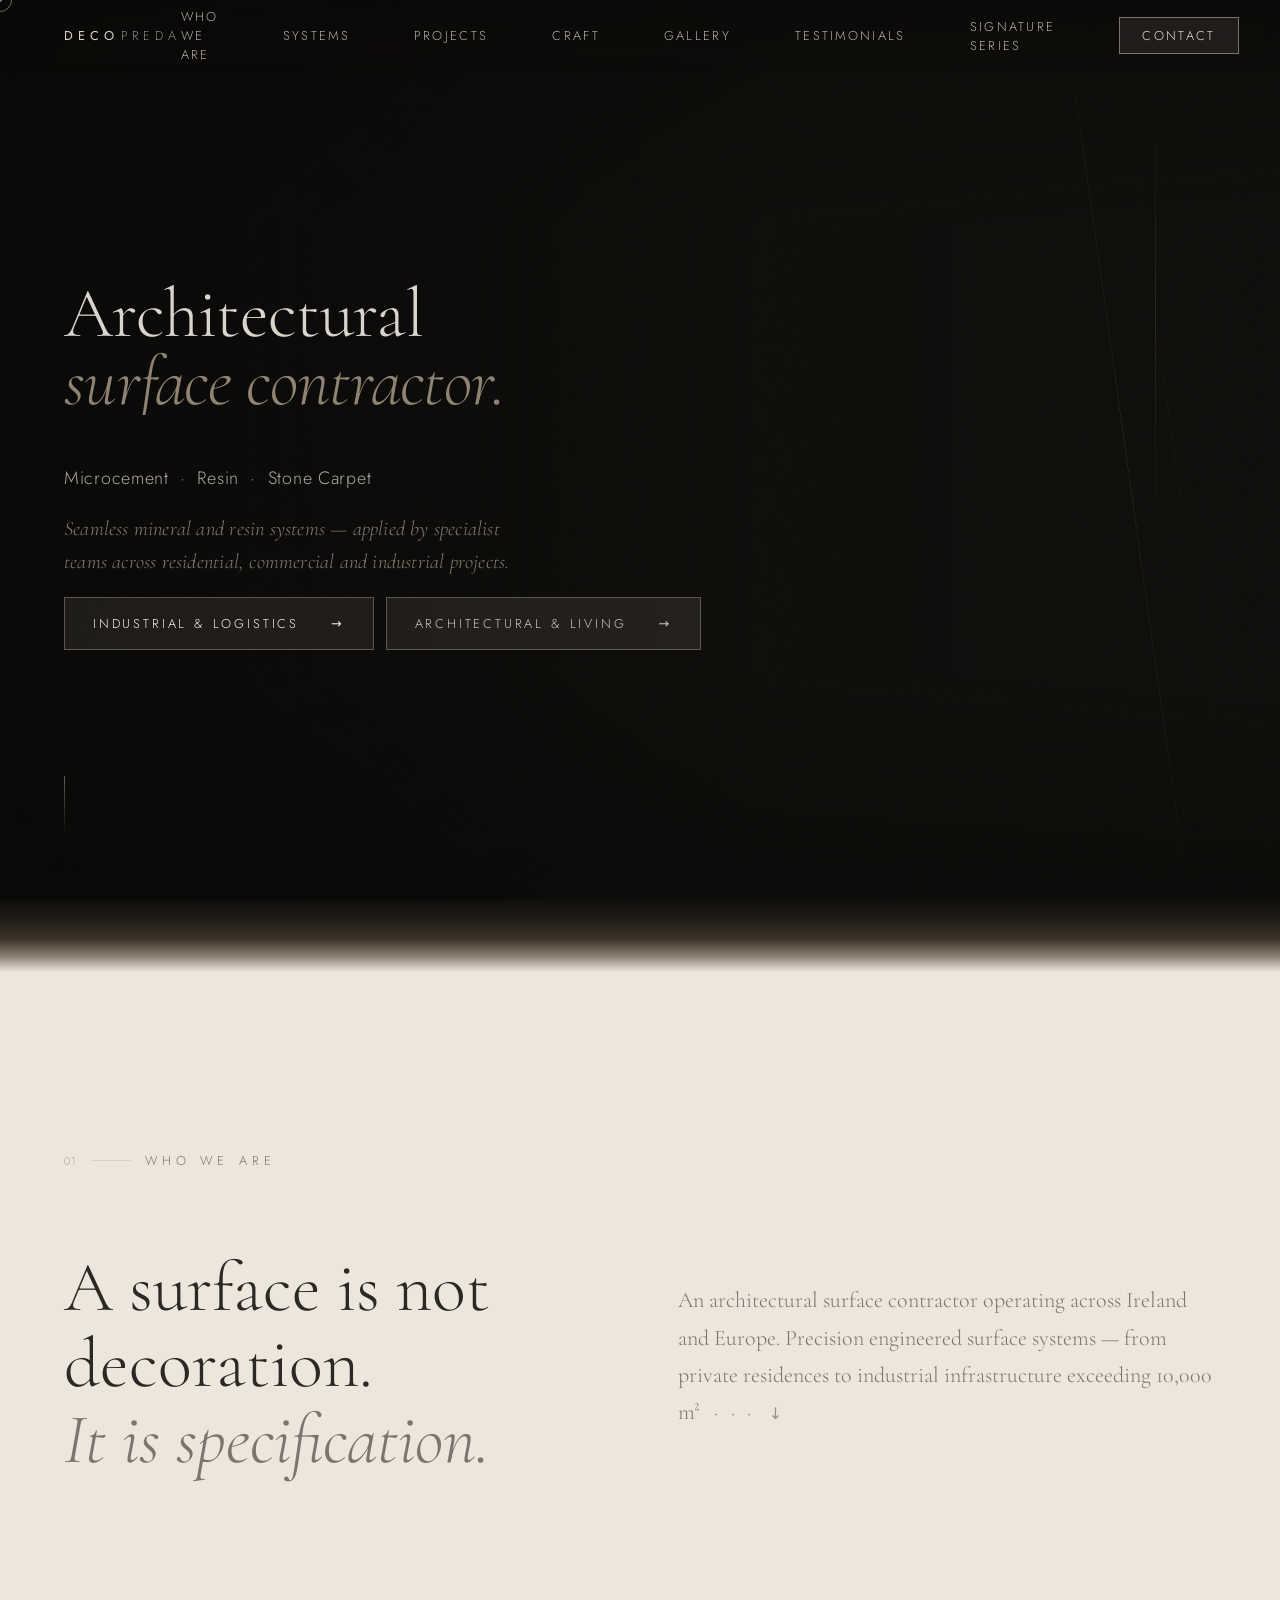
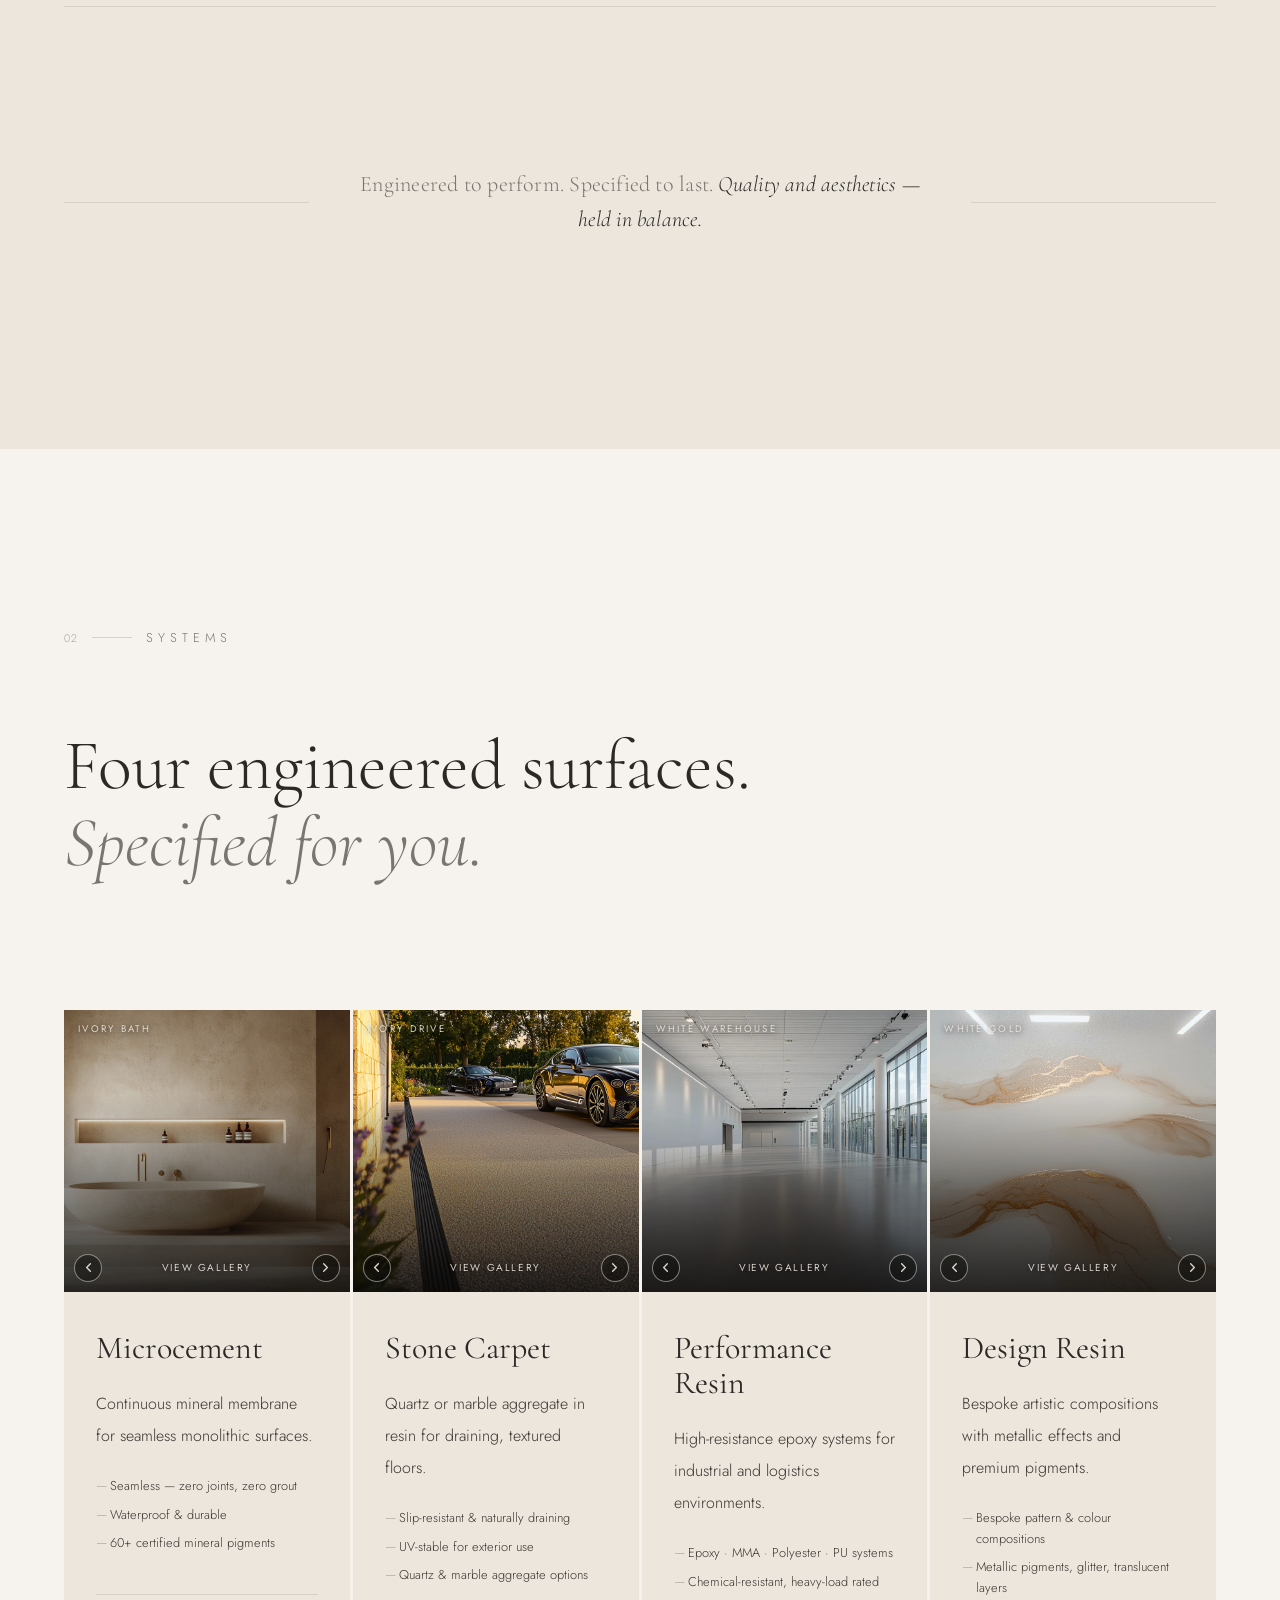
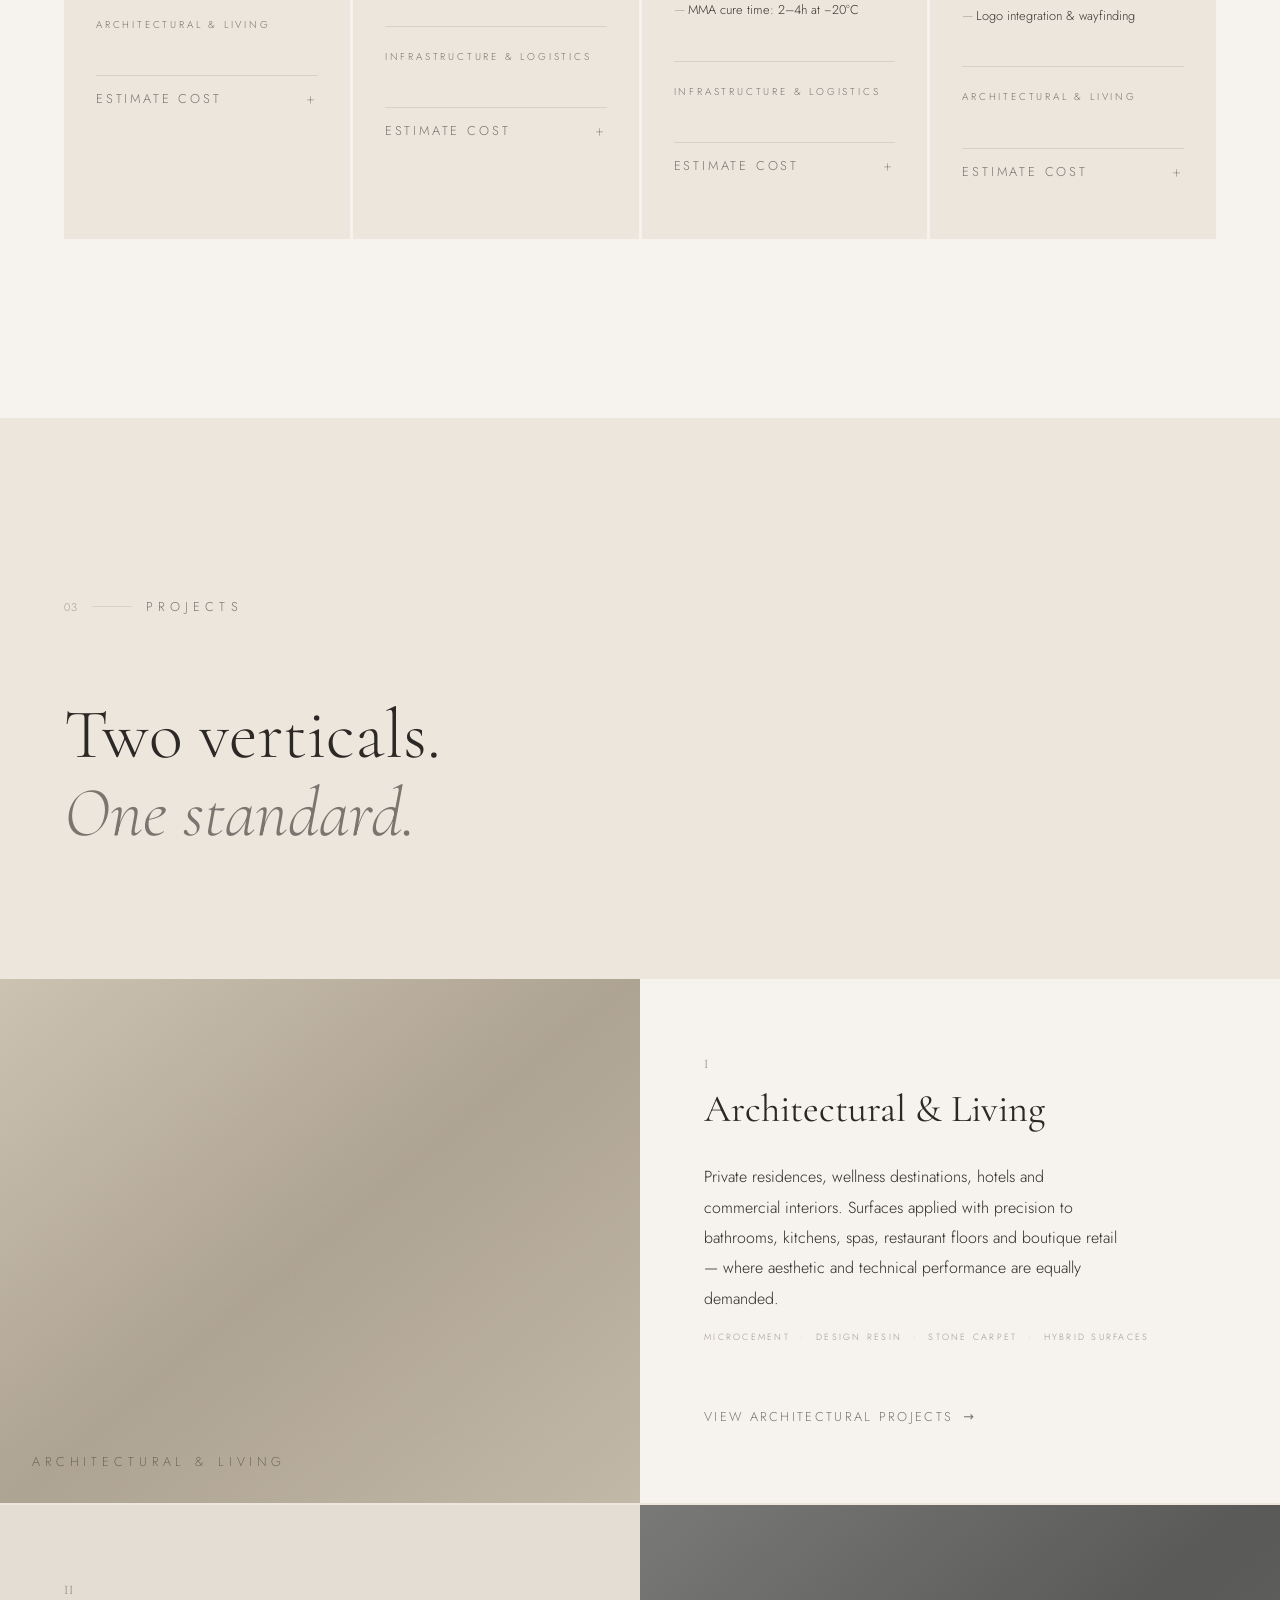
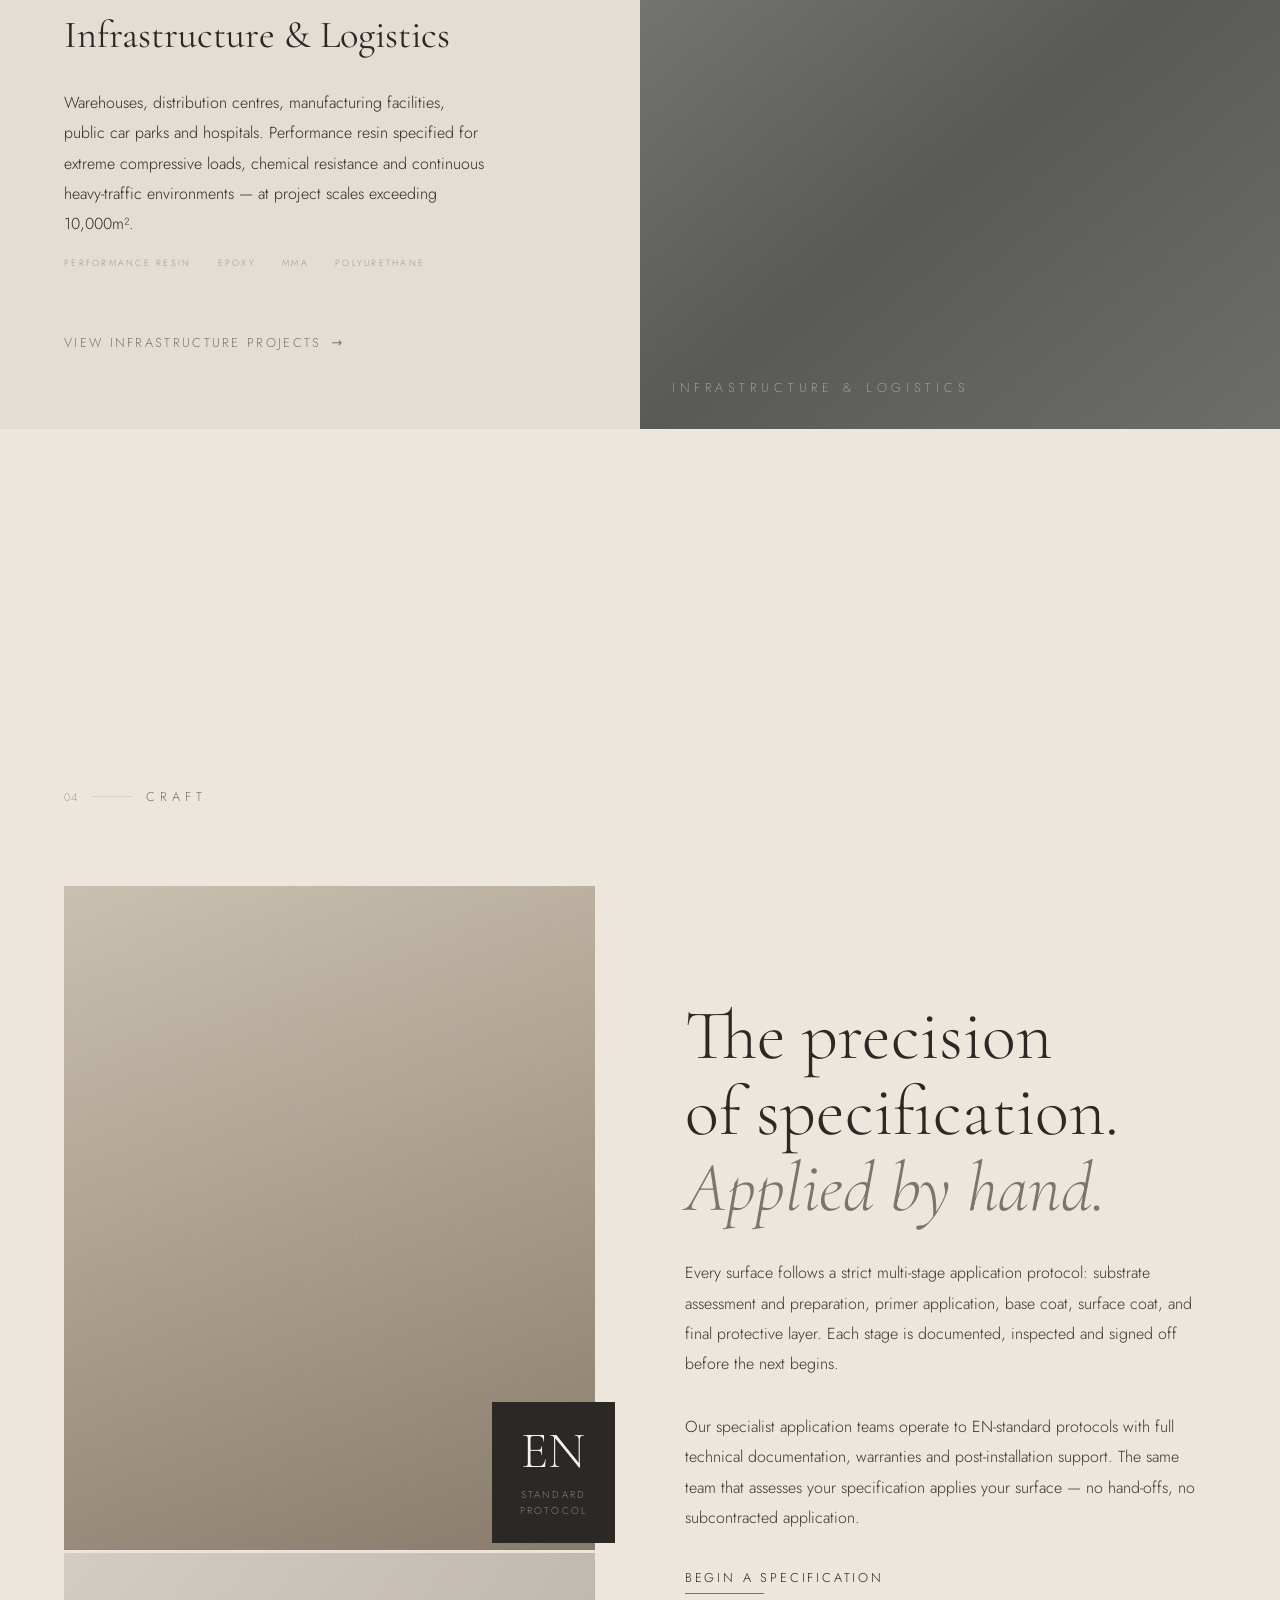
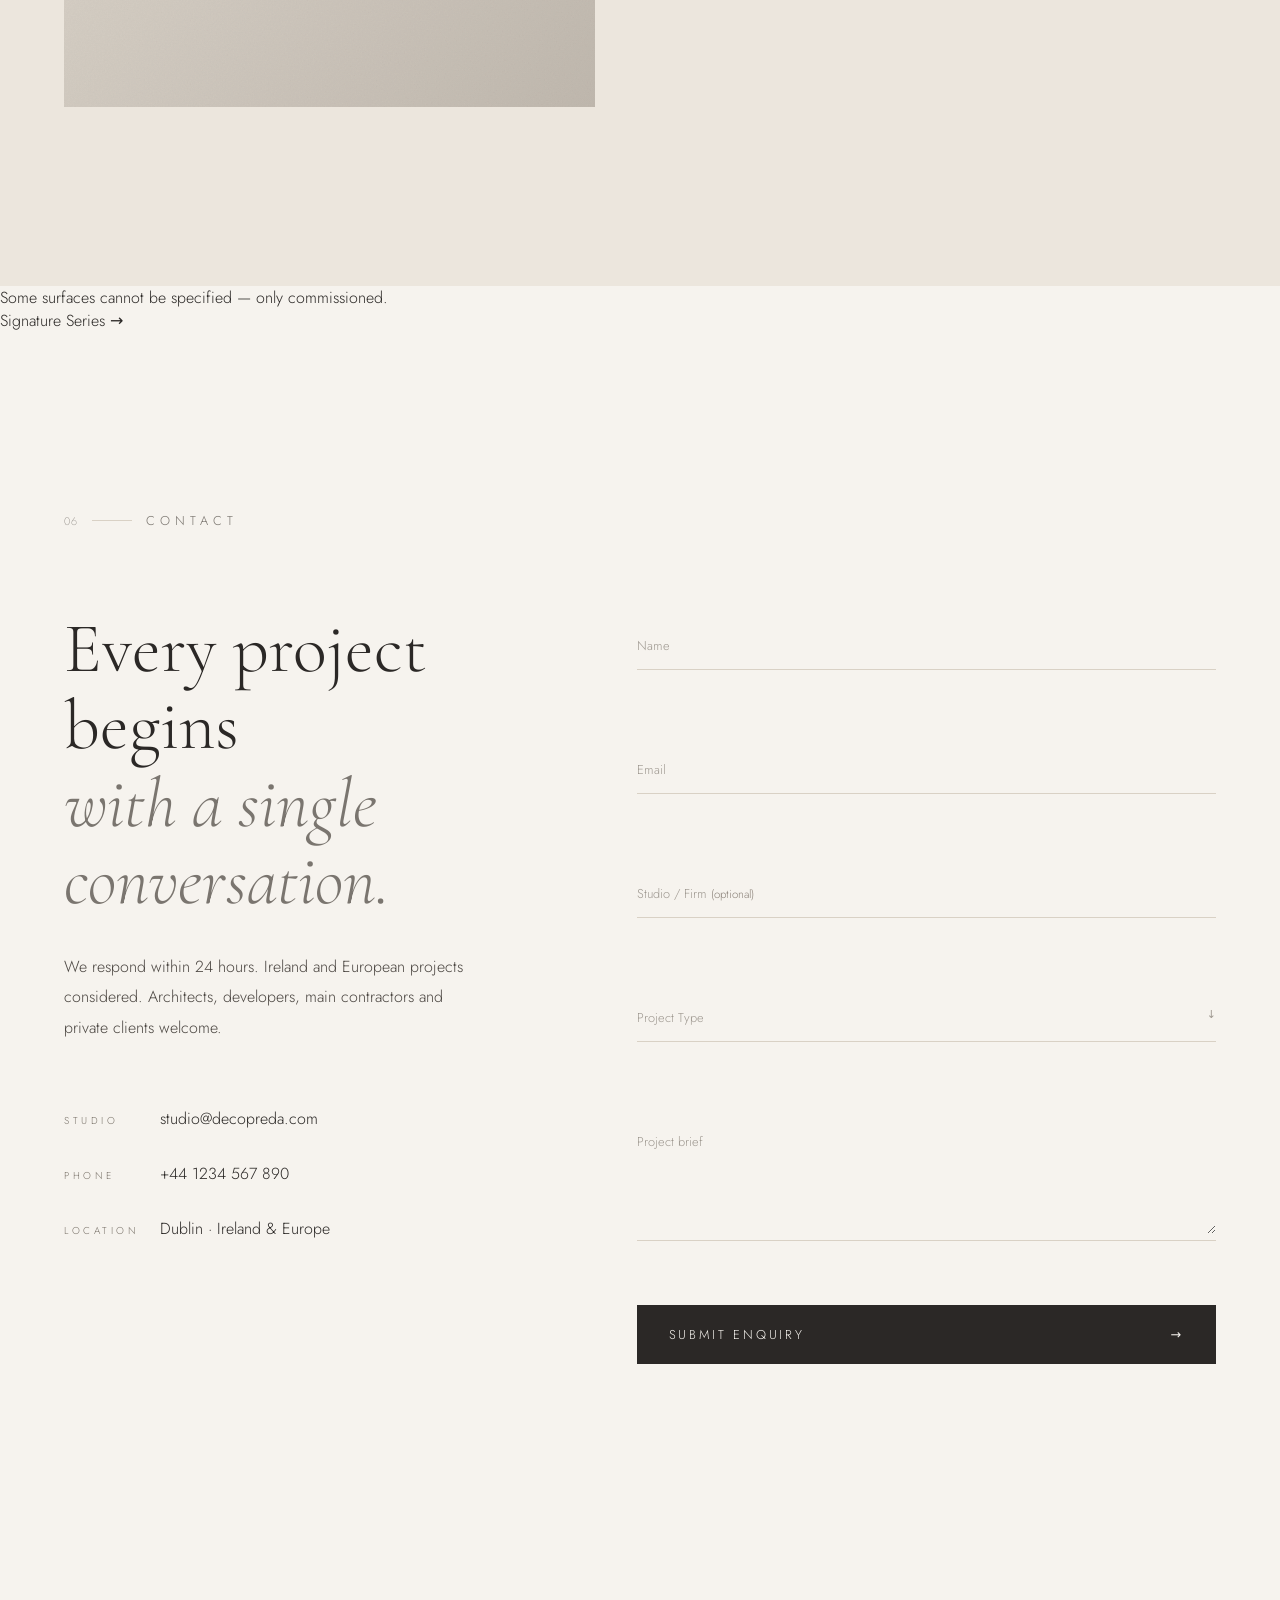
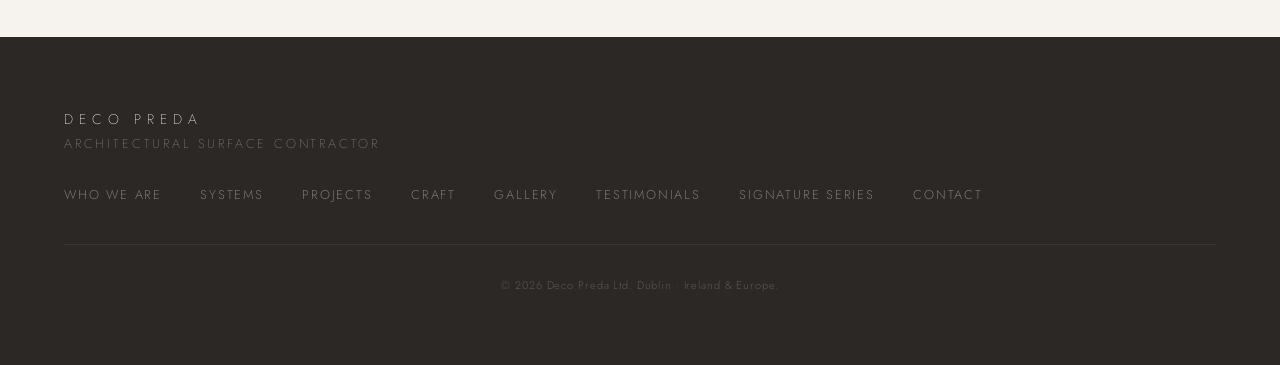
==== commit a0daa2b9: "Update index.html" ====
--- a/index.html
+++ b/index.html
@@ -35,6 +35,7 @@
     </div>
   </div>
 
+  <!-- ══ NAV — Task 1: ordine nouă, Sig Series last cu stil exclusiv ══ -->
   <nav class="nav" id="nav" aria-label="Primary">
     <a href="#intro" class="nav__wordmark" aria-label="Deco Preda home">
       DECO<span class="nav__wordmark-thin">PREDA</span>
@@ -47,8 +48,9 @@
       <a href="#systems"              class="nav__item" data-cursor="link">Systems</a>
       <a href="#projects"             class="nav__item" data-cursor="link">Projects</a>
       <a href="#craft"                class="nav__item" data-cursor="link">Craft</a>
-      <a href="signature-series.html" class="nav__item" data-cursor="link">Signature Series</a>
       <a href="gallery.html"          class="nav__item" data-cursor="link">Gallery</a>
+      <a href="testimonials.html"     class="nav__item" data-cursor="link">Testimonials</a>
+      <a href="signature-series.html" class="nav__item nav__item--sig" data-cursor="link" aria-label="Signature Series — exclusive commissions only">Signature Series</a>
       <a href="#contact"              class="nav__item nav__item--cta" data-cursor="link">Contact</a>
     </div>
   </nav>
@@ -488,7 +490,6 @@
       </div>
       <div class="project-rows">
 
-        <!-- I — Architectural -->
         <div class="project-row reveal">
           <div class="project-row__img project-row__img--arch" aria-hidden="true">
             <div class="project-row__caption">Architectural &amp; Living</div>
@@ -502,7 +503,6 @@
           </div>
         </div>
 
-        <!-- II — Infrastructure -->
         <div class="project-row project-row--inv reveal">
           <div class="project-row__img project-row__img--infra" aria-hidden="true">
             <div class="project-row__caption">Infrastructure &amp; Logistics</div>
@@ -549,34 +549,18 @@
       </div>
     </section>
 
-    <!-- ══ SIGNATURE SERIES ══ -->
-    <section class="sig-band" id="signature-series" aria-label="Signature Series">
-      <div class="sig-band__bg" aria-hidden="true"></div>
-      <div class="sig-band__content">
-        <div class="wrap">
-          <div class="sig-band__inner reveal">
-            <div class="sig-band__left">
-              <span class="sig-band__eyebrow">05 — Premium Tier</span>
-              <h2 class="sig-band__h">Signature<br><em>Series</em></h2>
-              <p class="sig-band__p">Hybrid compositions at the intersection of material science and design intent. Microcement combined with resin topcoats. Acrylic composites. Mineral layers paired with metallic pigments. Matte and gloss within a single seamless surface. Textures that cannot be replicated — only commissioned.</p>
-              <a href="signature-series.html" class="btn-ghost sig-band__cta" data-cursor="link" data-magnetic>
-                <span class="btn-ghost__label">Explore Signature Series</span>
-                <span class="btn-ghost__icon" aria-hidden="true">→</span>
-              </a>
-            </div>
-            <div class="sig-band__right">
-              <div class="sig-band__swatches">
-                <div class="sig-band__swatch sig-band__swatch--1"></div>
-                <div class="sig-band__swatch sig-band__swatch--2"></div>
-                <div class="sig-band__swatch sig-band__swatch--3"></div>
-                <div class="sig-band__swatch sig-band__swatch--4"></div>
-              </div>
-              <p class="sig-band__note">Available on commission only</p>
-            </div>
-          </div>
-        </div>
-      </div>
-    </section>
+    <!-- ══ Task 2 — INVITATION STRIP (înlocuiește .sig-band) ══
+         Craft (--ivory-2) → strip (--dark-bg) → Contact (--ivory)
+         Un singur rând orizontal, minimal, ca un șoaptă.
+    ══ -->
+    <div class="invite-strip" role="complementary" aria-label="Signature Series invitation">
+      <p class="invite-strip__line">
+        Some surfaces cannot be specified — only commissioned.
+      </p>
+      <a href="signature-series.html" class="invite-strip__cta" data-cursor="link" aria-label="Explore Signature Series — exclusive commissions">
+        Signature Series <span class="invite-strip__arrow" aria-hidden="true">→</span>
+      </a>
+    </div>
 
     <!-- ══ CONTACT ══ -->
     <section class="commission" id="contact" aria-label="Contact">
@@ -628,6 +612,7 @@
 
   </main>
 
+  <!-- ══ FOOTER — Task 3: Testimonials + Signature Series adăugate ══ -->
   <footer class="foot" role="contentinfo">
     <div class="wrap">
       <div class="foot__inner">
@@ -640,8 +625,9 @@
           <a href="#systems">Systems</a>
           <a href="#projects">Projects</a>
           <a href="#craft">Craft</a>
+          <a href="gallery.html">Gallery</a>
+          <a href="testimonials.html">Testimonials</a>
           <a href="signature-series.html">Signature Series</a>
-          <a href="gallery.html">Gallery</a>
           <a href="#contact">Contact</a>
         </nav>
         <p class="foot__copy">&copy; <span id="yr"></span> Deco Preda Ltd. Dublin · Ireland &amp; Europe.</p>
@@ -652,7 +638,6 @@
   <script src="script.js"></script>
   <script>
   (function() {
-    // WHO WE ARE accordion
     const btnOpen  = document.getElementById('whoToggle');
     const btnClose = document.getElementById('whoClose');
     const aside    = document.getElementById('whoAside');
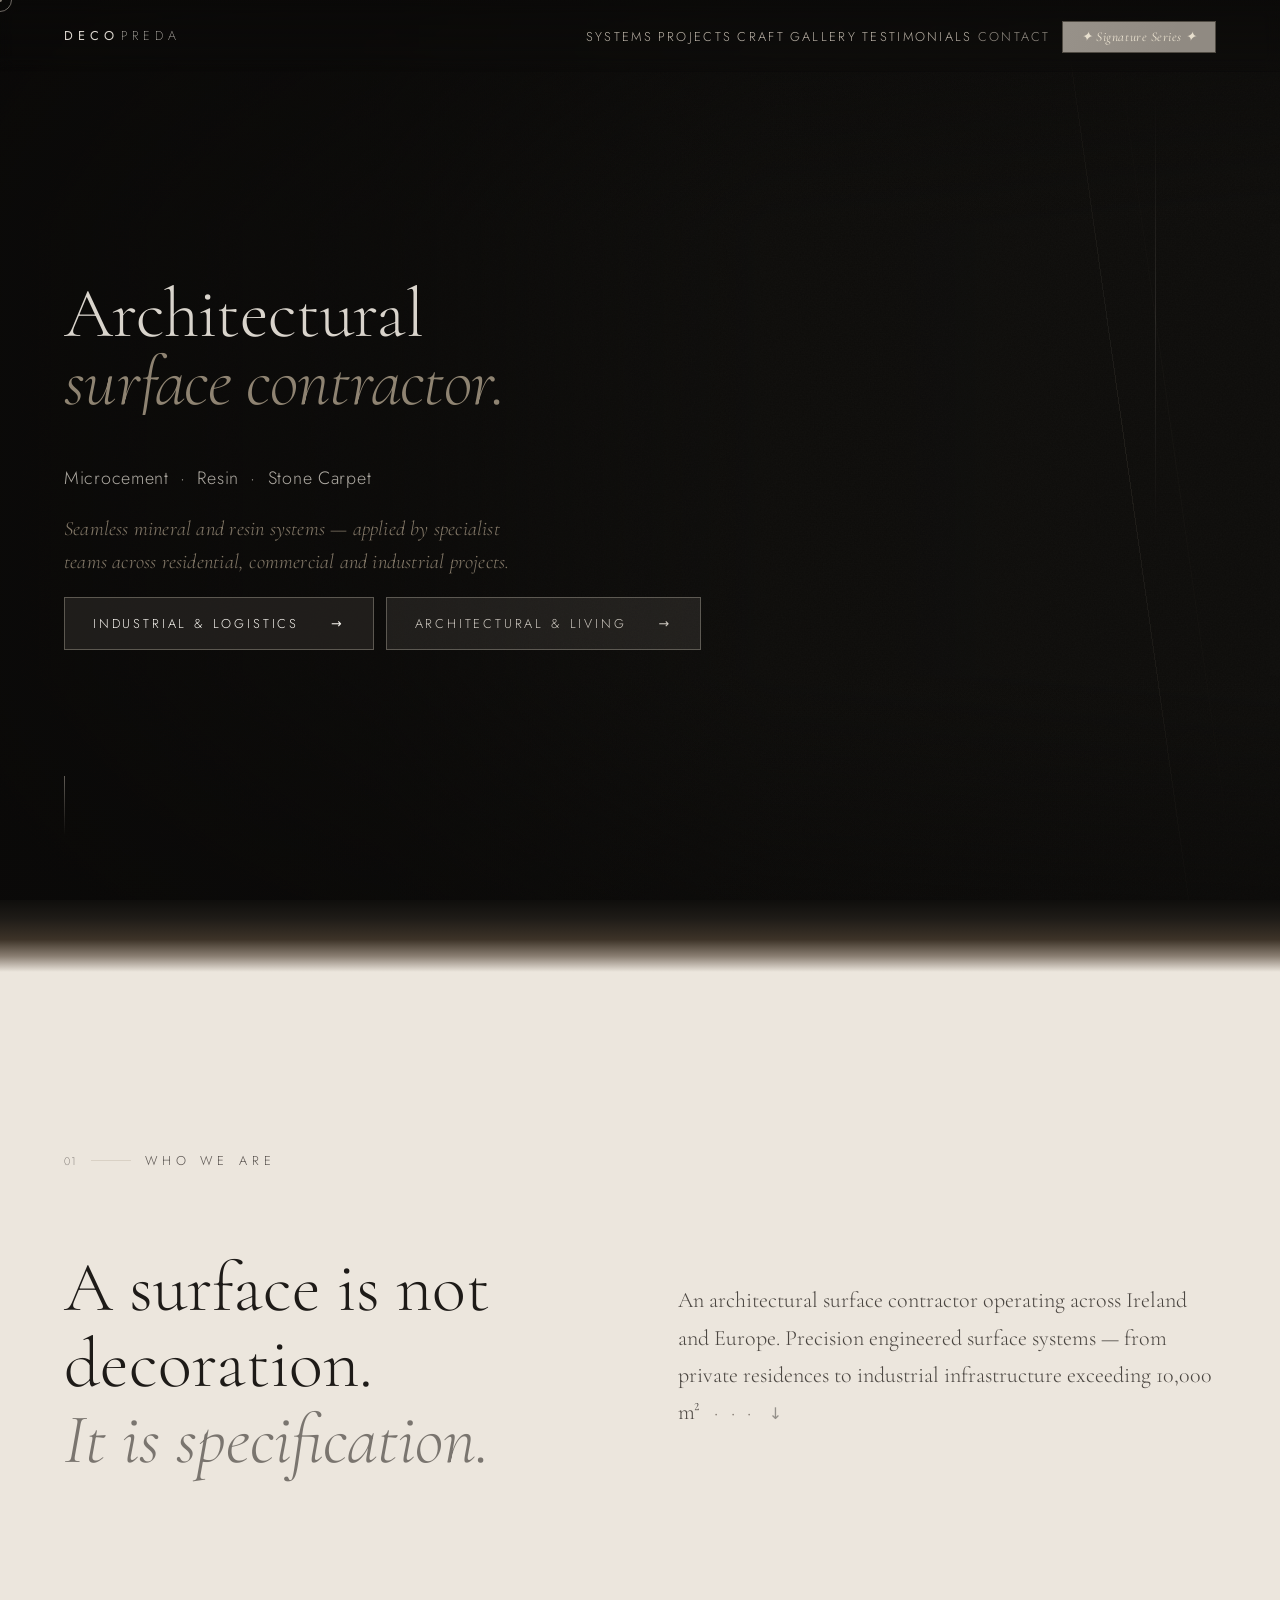
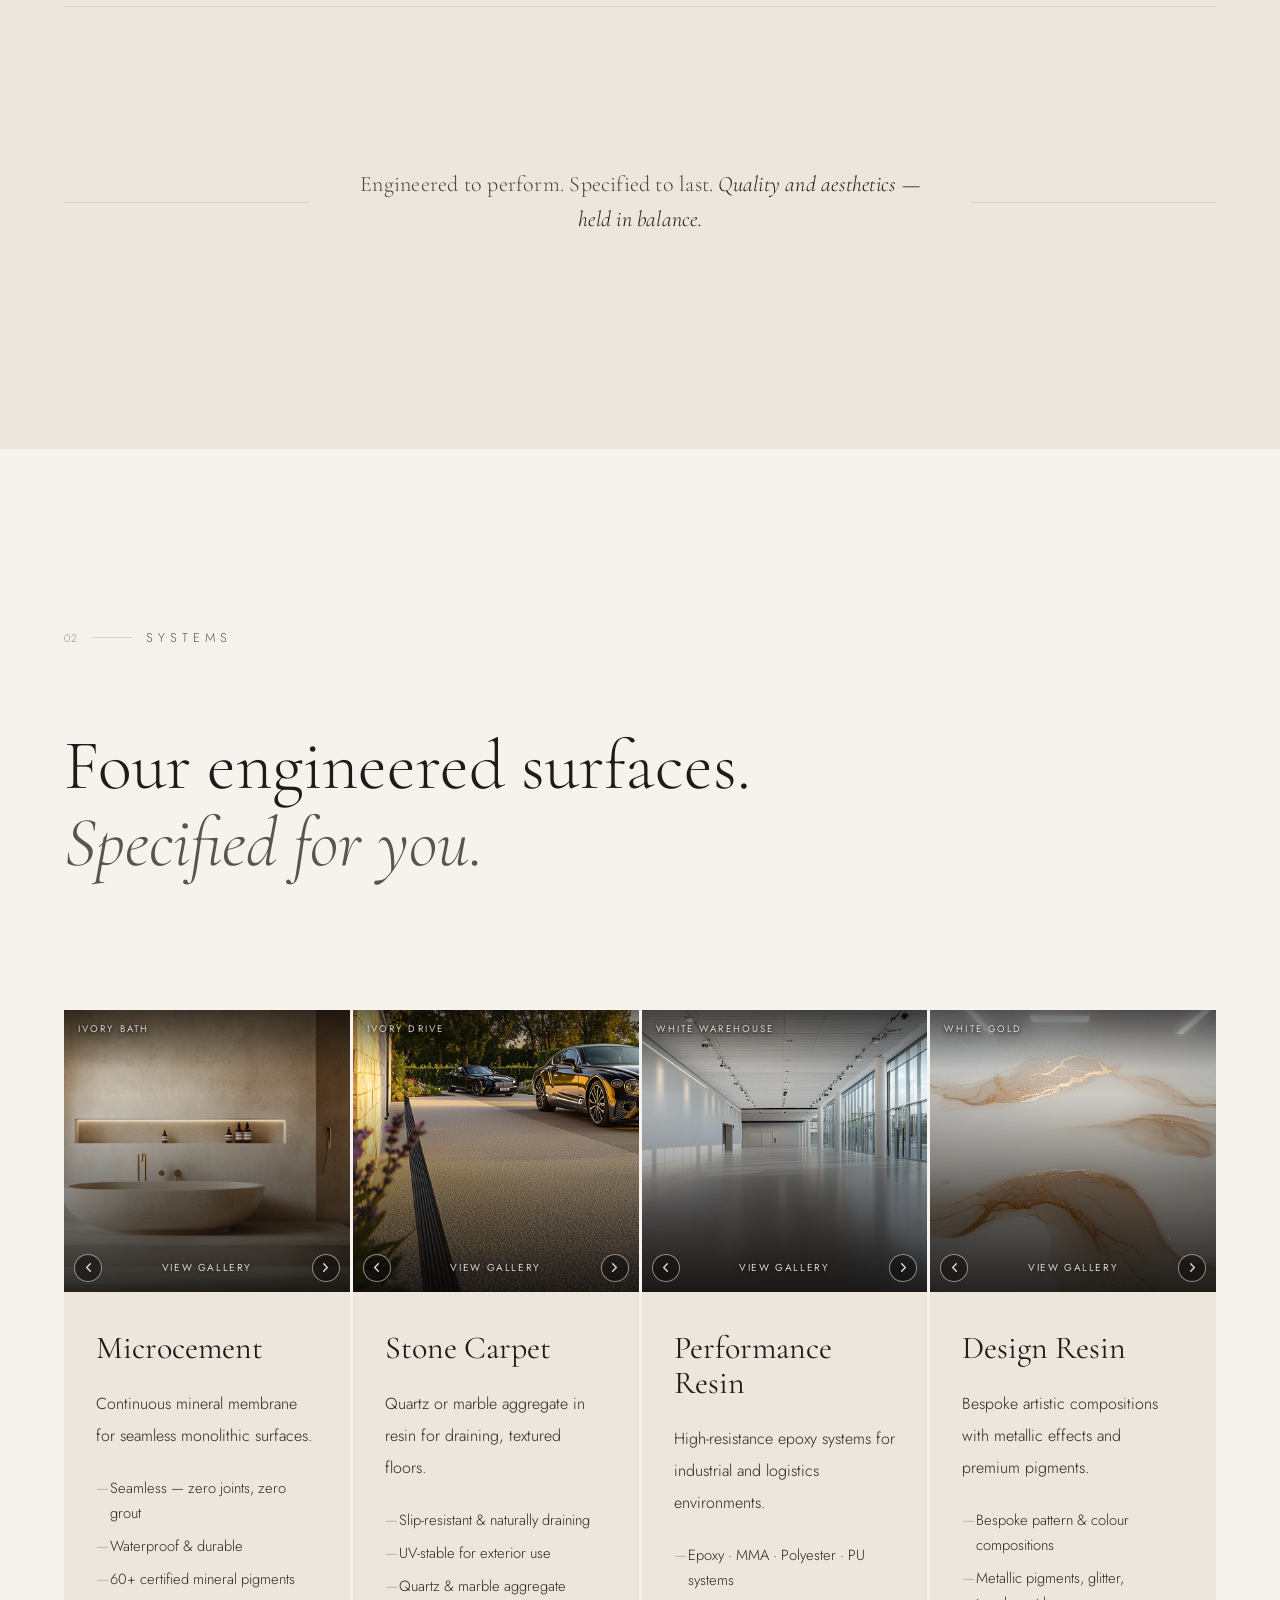
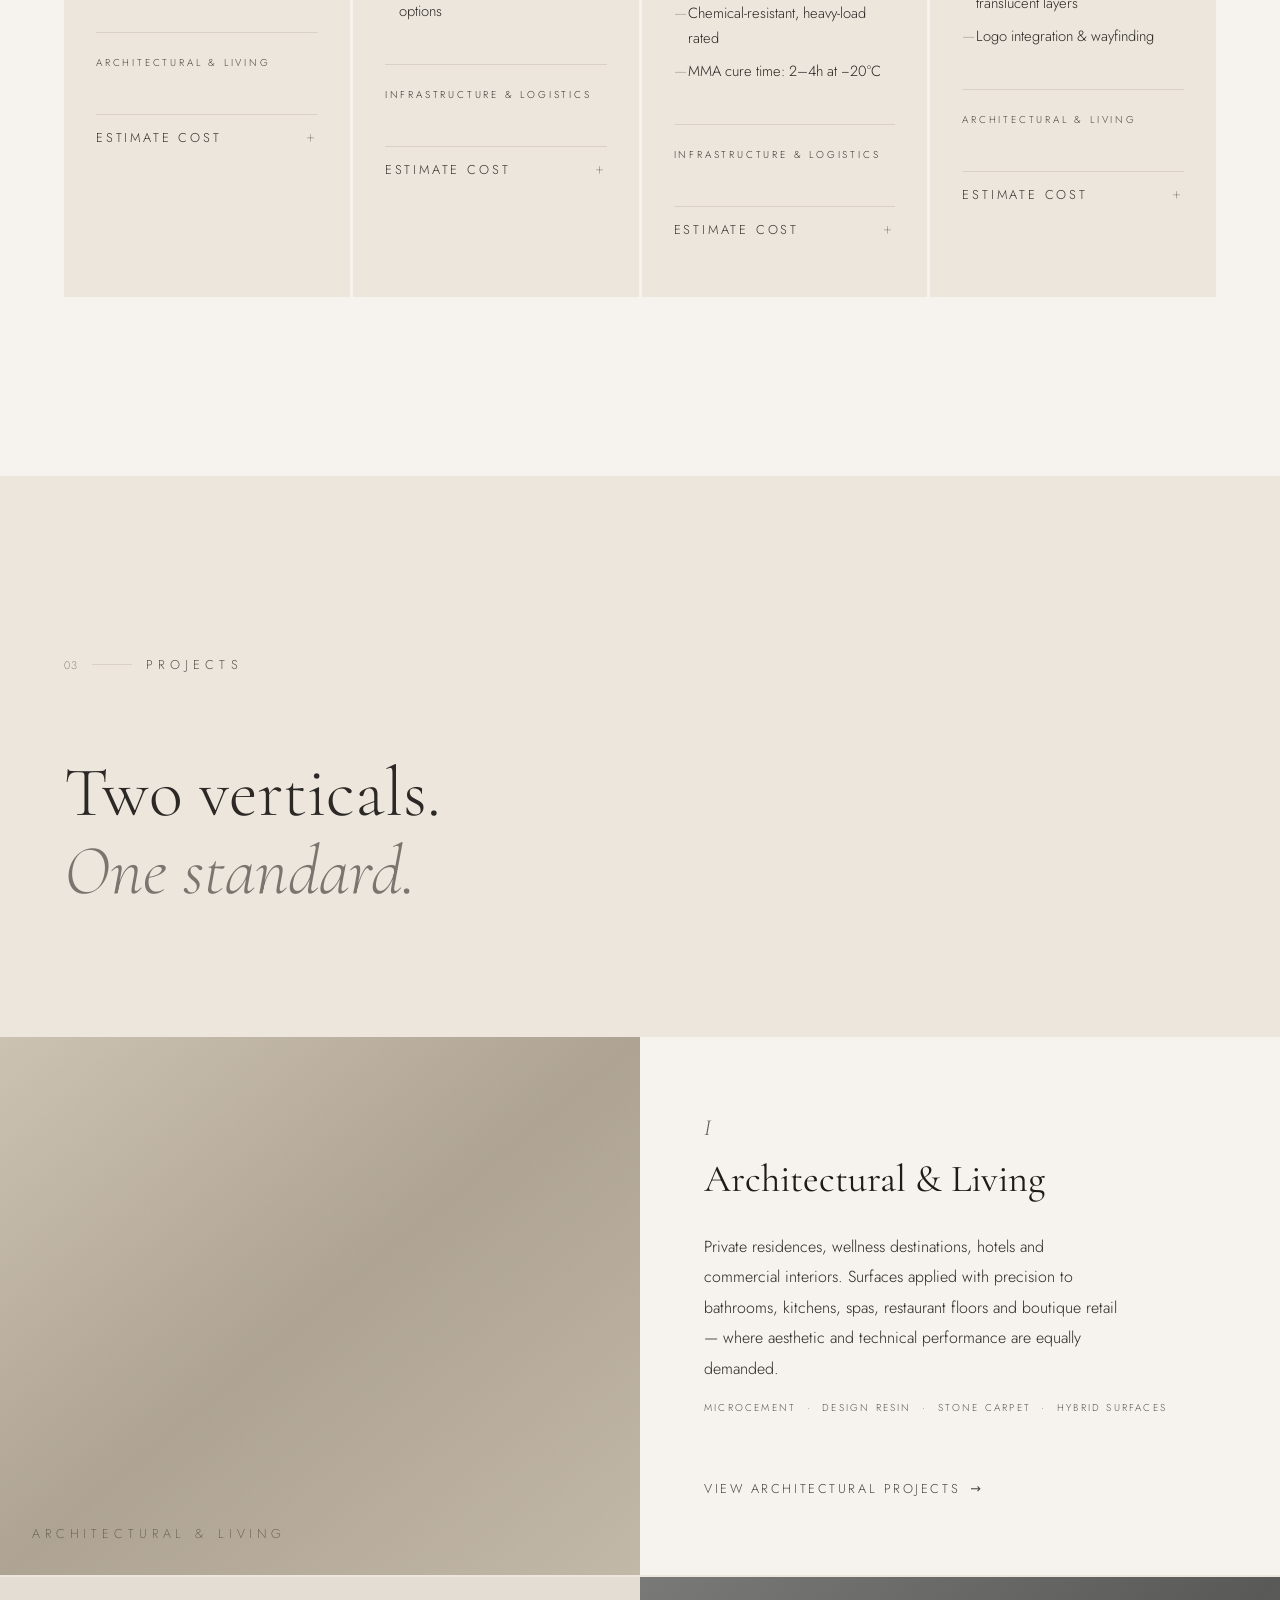
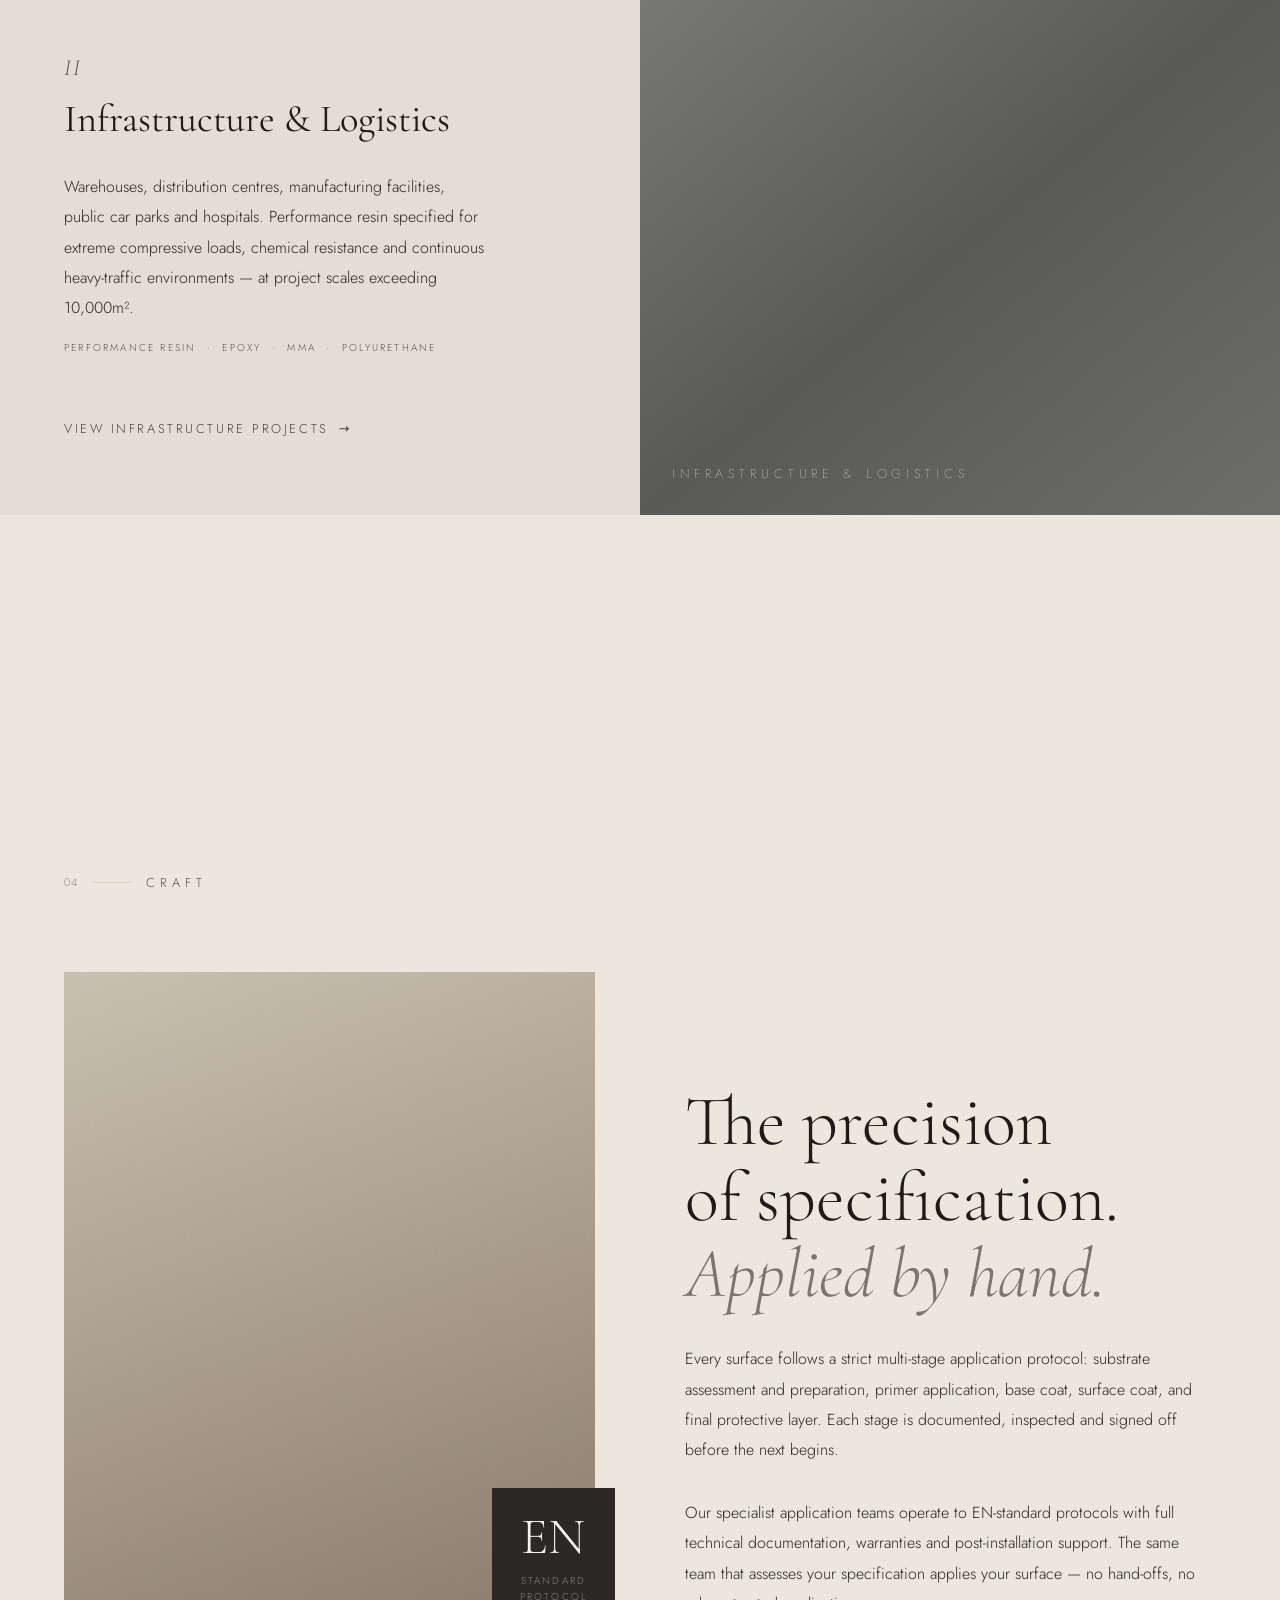
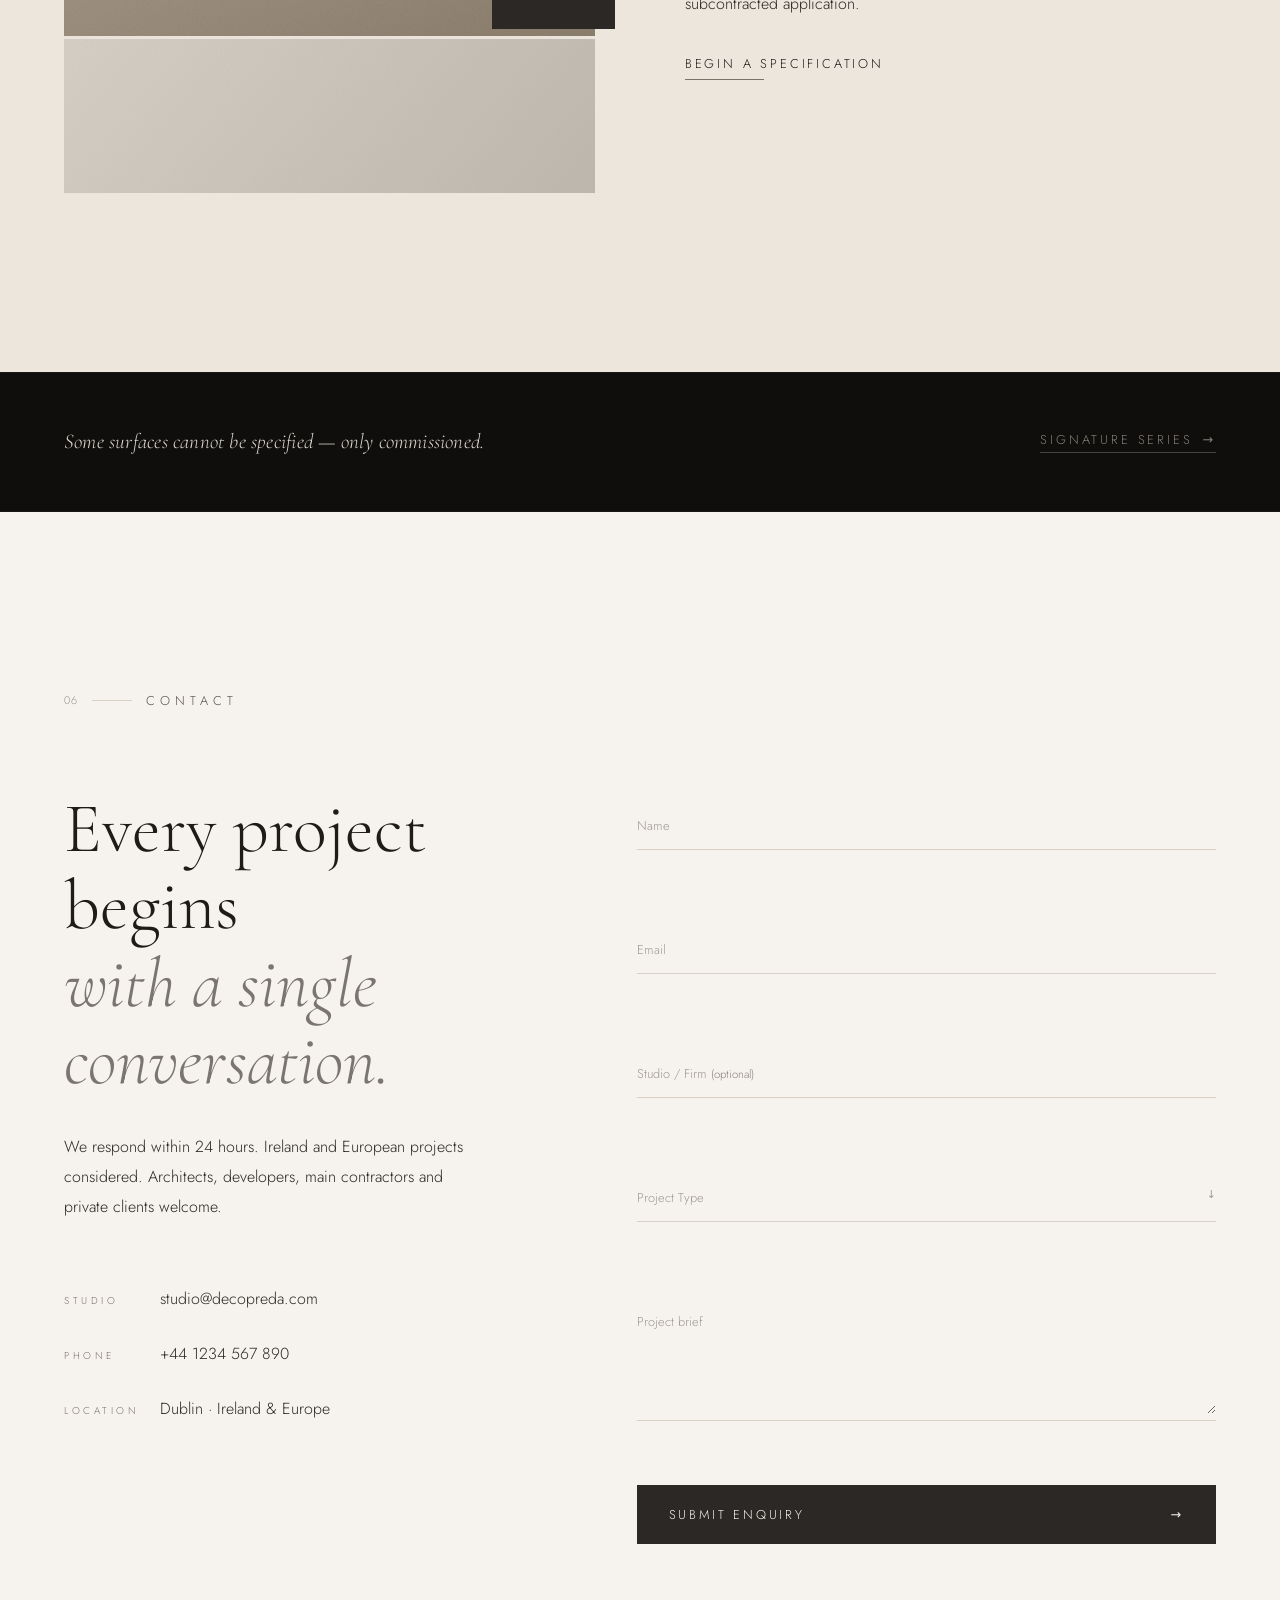
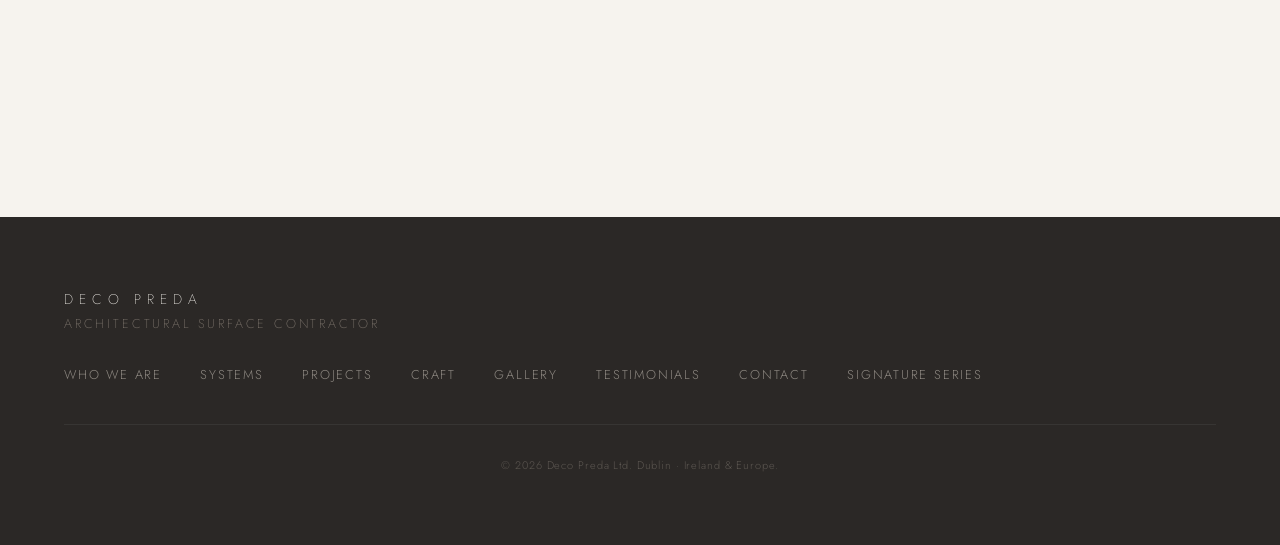
==== commit 4a5e783d: "Update index.html" ====
--- a/index.html
+++ b/index.html
@@ -35,25 +35,28 @@
     </div>
   </div>
 
-  <!-- ══ NAV — Task 1: ordine nouă, Sig Series last cu stil exclusiv ══ -->
+  <!-- ══ NAV ══ -->
   <nav class="nav" id="nav" aria-label="Primary">
-    <a href="#intro" class="nav__wordmark" aria-label="Deco Preda home">
+    <a href="#who-we-are" class="nav__wordmark" aria-label="Deco Preda — Who We Are">
       DECO<span class="nav__wordmark-thin">PREDA</span>
     </a>
     <button class="nav__burger" id="navBurger" aria-label="Open menu" aria-expanded="false" aria-controls="navPanel">
       <span></span><span></span>
     </button>
     <div class="nav__panel" id="navPanel" aria-hidden="true">
-      <a href="#who-we-are"           class="nav__item" data-cursor="link">Who We Are</a>
-      <a href="#systems"              class="nav__item" data-cursor="link">Systems</a>
-      <a href="#projects"             class="nav__item" data-cursor="link">Projects</a>
-      <a href="#craft"                class="nav__item" data-cursor="link">Craft</a>
-      <a href="gallery.html"          class="nav__item" data-cursor="link">Gallery</a>
-      <a href="testimonials.html"     class="nav__item" data-cursor="link">Testimonials</a>
-      <a href="signature-series.html" class="nav__item nav__item--sig" data-cursor="link" aria-label="Signature Series — exclusive commissions only">Signature Series</a>
-      <a href="#contact"              class="nav__item nav__item--cta" data-cursor="link">Contact</a>
+      <div class="menu-scroll" id="menuScroll">
+        <a href="#systems"              class="nav__item" data-cursor="link">Systems</a>
+        <a href="#projects"             class="nav__item" data-cursor="link">Projects</a>
+        <a href="#craft"                class="nav__item" data-cursor="link">Craft</a>
+        <a href="gallery.html"          class="nav__item" data-cursor="link">Gallery</a>
+        <a href="testimonials.html"     class="nav__item" data-cursor="link">Testimonials</a>
+        <a href="#contact"              class="nav__item nav__item--contact" data-cursor="link">Contact</a>
+        <a href="signature-series.html" class="nav__item nav__item--sig" data-cursor="link">✦ Signature Series ✦</a>
+      </div>
     </div>
   </nav>
+
+  <div class="nav__backdrop" id="navBackdrop" aria-hidden="true"></div>
 
   <main>
 
@@ -489,7 +492,6 @@
         <h2 class="projects__h reveal">Two verticals.<br><em>One standard.</em></h2>
       </div>
       <div class="project-rows">
-
         <div class="project-row reveal">
           <div class="project-row__img project-row__img--arch" aria-hidden="true">
             <div class="project-row__caption">Architectural &amp; Living</div>
@@ -502,7 +504,6 @@
             <a href="gallery.html?domain=architectural" class="link-arrow" data-cursor="link">View Architectural Projects</a>
           </div>
         </div>
-
         <div class="project-row project-row--inv reveal">
           <div class="project-row__img project-row__img--infra" aria-hidden="true">
             <div class="project-row__caption">Infrastructure &amp; Logistics</div>
@@ -515,7 +516,6 @@
             <a href="gallery.html?domain=infrastructure" class="link-arrow" data-cursor="link">View Infrastructure Projects</a>
           </div>
         </div>
-
       </div>
     </section>
 
@@ -549,10 +549,7 @@
       </div>
     </section>
 
-    <!-- ══ Task 2 — INVITATION STRIP (înlocuiește .sig-band) ══
-         Craft (--ivory-2) → strip (--dark-bg) → Contact (--ivory)
-         Un singur rând orizontal, minimal, ca un șoaptă.
-    ══ -->
+    <!-- ══ INVITATION STRIP ══ -->
     <div class="invite-strip" role="complementary" aria-label="Signature Series invitation">
       <p class="invite-strip__line">
         Some surfaces cannot be specified — only commissioned.
@@ -612,7 +609,7 @@
 
   </main>
 
-  <!-- ══ FOOTER — Task 3: Testimonials + Signature Series adăugate ══ -->
+  <!-- ══ FOOTER ══ -->
   <footer class="foot" role="contentinfo">
     <div class="wrap">
       <div class="foot__inner">
@@ -627,8 +624,8 @@
           <a href="#craft">Craft</a>
           <a href="gallery.html">Gallery</a>
           <a href="testimonials.html">Testimonials</a>
+          <a href="#contact">Contact</a>
           <a href="signature-series.html">Signature Series</a>
-          <a href="#contact">Contact</a>
         </nav>
         <p class="foot__copy">&copy; <span id="yr"></span> Deco Preda Ltd. Dublin · Ireland &amp; Europe.</p>
       </div>
--- a/style.css
+++ b/style.css
@@ -2799,13 +2799,14 @@
 .panel.is-hidden { display: none !important; }
 
 /* ════════════════════════════════════════════════════════════
-   FIXES & OVERRIDES — adăugate la finalul style.css original
+   DECO PREDA — FIXES v2
+   Toate corecțiile de contrast, lizibilitate și layout
    ════════════════════════════════════════════════════════════ */
 
-/* ── CAROUSEL FOOT — layout final, un singur bloc ── */
-/* Suprascrie blocul vechi din secțiunea 16 */
-
-/* Voal permanent întunecat pe imaginea carouselului */
+/* ══════════════════════════════════════════
+   CAROUSEL — voal + label + footer row
+══════════════════════════════════════════ */
+
 .pcs__track::after {
   content: '';
   position: absolute;
@@ -2820,7 +2821,7 @@
   z-index: 2;
 }
 
-/* Numele sistemului — stânga sus pe imagine */
+/* Label imagine — titlu scurt din galerie */
 .pcs__system-label {
   position: absolute;
   top: 12px;
@@ -2828,7 +2829,7 @@
   font-family: var(--sans);
   font-size: 0.6rem;
   font-weight: 400;
-  letter-spacing: 0.24em;
+  letter-spacing: 0.22em;
   text-transform: uppercase;
   color: rgba(236,230,221,0.90);
   text-shadow: 0 1px 6px rgba(0,0,0,0.75);
@@ -2836,7 +2837,7 @@
   pointer-events: none;
 }
 
-/* Footer carousel — suprascrie stilul vechi */
+/* Footer carousel: ← View Gallery → */
 .pcs__foot {
   position: absolute;
   bottom: 0; left: 0; right: 0;
@@ -2853,14 +2854,13 @@
 }
 .pcs__foot > * { pointer-events: auto; }
 
-/* Săgeți — vizibile, cu border alb */
 .pcs__arrow {
   width: 28px !important;
   height: 28px !important;
   border-radius: 50%;
-  border: 0.5px solid rgba(236,230,221,0.50) !important;
-  background: rgba(10,9,8,0.45) !important;
-  color: rgba(236,230,221,0.92) !important;
+  border: 0.5px solid rgba(236,230,221,0.55) !important;
+  background: rgba(10,9,8,0.50) !important;
+  color: rgba(236,230,221,0.95) !important;
   display: flex;
   align-items: center;
   justify-content: center;
@@ -2871,8 +2871,8 @@
   flex-shrink: 0;
 }
 .pcs__arrow:hover {
-  background: rgba(236,230,221,0.18) !important;
-  border-color: rgba(236,230,221,0.9) !important;
+  background: rgba(236,230,221,0.20) !important;
+  border-color: rgba(236,230,221,1) !important;
 }
 .pcs__arrow svg {
   width: 11px; height: 11px;
@@ -2881,7 +2881,6 @@
   display: block;
 }
 
-/* View Gallery — centrat între săgeți */
 .pcs__explore {
   flex: 1 !important;
   display: block !important;
@@ -2891,7 +2890,7 @@
   font-weight: 400;
   letter-spacing: 0.16em;
   text-transform: uppercase;
-  color: rgba(236,230,221,0.90) !important;
+  color: rgba(236,230,221,0.92) !important;
   text-decoration: none;
   text-shadow: 0 1px 4px rgba(0,0,0,0.6);
   transition: color 0.2s;
@@ -2900,41 +2899,168 @@
 }
 .pcs__explore:hover { color: #fff !important; }
 .pcs__explore::after { display: none !important; }
-
-/* Ascunde pcs__nav-row dacă există în HTML vechi */
 .pcs__nav-row { display: none !important; }
 
-/* ── NAV MOBIL — contrast și animație ── */
-.nav.on-light .nav__item { color: var(--taupe-d); }
-.nav.on-light .nav__item:hover { color: var(--ink); }
-
-/* Nav panel mobil — cu tranziție */
+/* ══════════════════════════════════════════
+   FIX 2 — PANEL PROPS: font mai mare
+══════════════════════════════════════════ */
+.panel__props li {
+  font-size: clamp(13px, 1.15vw, 15px) !important;
+  color: #2A2622 !important;
+  line-height: 1.7 !important;
+}
+.panel__props li::before {
+  color: var(--taupe-d) !important;
+}
+
+/* ══════════════════════════════════════════
+   FIX 3+4 — CONTRAST GENERAL pe fond deschis
+══════════════════════════════════════════ */
+
+/* Panel body */
+.panel__desc { color: #2A2622 !important; }
+.panel__name { color: #1E1B18 !important; }
+
+/* Domain tag — mai vizibil */
+.panel__domain-tag {
+  font-size: 10px !important;
+  letter-spacing: 0.28em;
+  color: #5A5450 !important;
+}
+.panel__domain-tag--infra { color: #3A3530 !important; }
+
+/* Estimate btn */
+.panel__estimate-btn {
+  color: #3A3530 !important;
+  font-size: clamp(11px, 1vw, 13px) !important;
+}
+.panel__estimate-btn:hover { color: #1E1B18 !important; }
+
+/* Who We Are */
+.who__p { color: #2A2622 !important; }
+.who__val-desc { color: #2A2622 !important; }
+.who__loc-desc { color: #2A2622 !important; }
+.who__val-title { color: #1E1B18 !important; }
+.who__h { color: #1E1B18 !important; }
+.who__teaser-text { color: #4A4540 !important; }
+
+/* Craft */
+.craft__p { color: #2A2622 !important; }
+.craft__h { color: #1E1B18 !important; }
+
+/* Projects */
+.project-row__body { color: #2A2622 !important; }
+.project-row__title { color: #1E1B18 !important; }
+.project-row__systems {
+  font-size: 10px !important;
+  letter-spacing: 0.22em;
+  color: #5A5450 !important;
+}
+
+/* Link arrows */
+.link-arrow {
+  color: #4A4540 !important;
+  font-size: clamp(11px, 1vw, 14px) !important;
+  letter-spacing: 0.2em;
+}
+.link-arrow:hover { color: #1E1B18 !important; }
+
+/* Section labels & idx */
+.section-label { color: #5A5450 !important; }
+.section-idx   { color: #5A5450 !important; }
+
+/* Commission / Contact */
+.commission__body { color: #2A2622 !important; }
+.commission__h    { color: #1E1B18 !important; }
+
+/* Brand statement */
+.brand-statement__q { color: #4A4540 !important; }
+.brand-statement__q em { color: #1E1B18 !important; }
+
+/* Nav items pe fond light */
+.nav.on-light .nav__item { color: #3A3530 !important; }
+.nav.on-light .nav__item:hover { color: #1E1B18 !important; }
+
+/* Btn-line */
+.btn-line { color: #1E1B18 !important; }
+.btn-line:hover { color: #4A4540 !important; }
+
+/* Systems heading */
+.systems__h { color: #1E1B18 !important; }
+.systems__h em { color: #5A5450 !important; }
+
+/* ══════════════════════════════════════════
+   FIX 5 — PROJECTS: numere romane + contrast
+══════════════════════════════════════════ */
+.project-row__num {
+  font-family: var(--serif) !important;
+  font-style: italic;
+  font-size: clamp(18px, 1.8vw, 24px) !important;
+  color: #5A5450 !important;
+  letter-spacing: 0.08em;
+  margin-bottom: var(--s-sm);
+}
+
+/* ══════════════════════════════════════════
+   FIX 6 — NAV MOBIL: tot meniul vizibil
+══════════════════════════════════════════ */
 @media (max-width: 900px) {
   .nav__panel {
+    display: none;
+    position: fixed;
+    top: var(--nav-h);
+    left: 0; right: 0; bottom: 0;
+    background: var(--ivory-2);
+    flex-direction: column;
+    align-items: flex-start;
+    padding: var(--s-lg) var(--gut);
+    gap: 0;
+    z-index: 999;
+    border-top: 1px solid var(--sand);
+    overflow-y: auto;
+    /* Tranziție */
     opacity: 0;
+    transform: translateY(-8px);
+    transition: opacity 0.3s ease, transform 0.3s ease;
     pointer-events: none;
-    transform: translateY(-12px);
-    transition: opacity var(--dur-mid) var(--ease), transform var(--dur-mid) var(--ease);
-  }
+  }
+
   .nav__panel.open {
-    opacity: 1;
-    pointer-events: all;
-    transform: translateY(0);
-  }
-}
-
-/* ── CONTRAST TEXT ── */
-.panel__domain-tag { color: var(--taupe-d); font-size: 10px; letter-spacing: 0.28em; }
-.panel__domain-tag--infra { color: var(--stone); }
-.panel__estimate-btn { color: var(--stone); }
-.panel__estimate-btn:hover { color: var(--ink); }
-.panel__props li { color: #3A3530; }
-.panel__props li::before { color: var(--taupe-d); }
-.panel__desc { color: #3A3530; }
-.who__p, .who__val-desc, .who__loc-desc { color: #3A3530; }
-.craft__p { color: #3A3530; }
-
-/* ── HERO MOBIL — fix suprapunere butoane ── */
+    display: flex !important;
+    opacity: 1 !important;
+    transform: translateY(0) !important;
+    pointer-events: all !important;
+  }
+
+  .nav__item {
+    font-family: var(--serif) !important;
+    font-size: clamp(24px, 6vw, 40px) !important;
+    font-weight: 300 !important;
+    letter-spacing: 0.02em !important;
+    text-transform: none !important;
+    color: #1E1B18 !important;
+    padding: 14px 0 !important;
+    border-bottom: 1px solid var(--sand) !important;
+    width: 100% !important;
+    display: block !important;
+    opacity: 1 !important;
+    visibility: visible !important;
+  }
+
+  .nav__item--cta {
+    border: none !important;
+    border-bottom: 1px solid var(--sand) !important;
+    padding: 14px 0 !important;
+    color: var(--taupe-d) !important;
+    background: transparent !important;
+  }
+  .nav__item--cta:hover { color: #1E1B18 !important; }
+  .nav__item::after { display: none !important; }
+}
+
+/* ══════════════════════════════════════════
+   HERO MOBIL — fix suprapunere butoane
+══════════════════════════════════════════ */
 @media (max-width: 600px) {
   .intro__content {
     padding-bottom: clamp(100px, 22vw, 140px);
@@ -2955,28 +3081,1418 @@
   .intro__scroll { display: none; }
 }
 
-/* ── PROJECTS — placeholder imagine ── */
+/* PROJECTS — imagini ascunse mobil */
 @media (max-width: 900px) {
   .project-row__img { display: none; }
-  .project-row, .project-row--inv { grid-template-columns: 1fr; min-height: auto; }
-  .project-row__text { padding: clamp(32px,6vw,48px) var(--gut); border-left: 2px solid var(--sand); }
-  .project-row--inv .project-row__text { border-left: 2px solid var(--taupe-d); }
+  .project-row, .project-row--inv {
+    grid-template-columns: 1fr;
+    min-height: auto;
+    direction: ltr;
+  }
+  .project-row__text {
+    padding: clamp(32px,6vw,48px) var(--gut);
+    border-left: 2px solid var(--sand);
+  }
+  .project-row--inv .project-row__text {
+    border-left: 2px solid var(--taupe-d);
+  }
 }
 @media (min-width: 901px) {
   .project-row { min-height: clamp(260px, 28vw, 380px); }
   .project-row__img { height: 100%; }
 }
 
-/* ── SPACING MOBIL — redus ── */
+/* SPACING MOBIL */
 @media (max-width: 700px) {
   .who, .systems, .projects, .craft, .sig-band, .commission {
     padding-block: clamp(56px, 10vw, 80px);
   }
   .section-head { margin-bottom: clamp(28px, 6vw, 44px); }
-  .divider { margin-block: clamp(40px, 8vw, 64px); }
   .systems__h { margin-bottom: clamp(32px, 6vw, 48px); }
   .projects__h { margin-bottom: clamp(32px, 6vw, 48px); }
-  .who__aside-grid { padding-top: clamp(32px, 6vw, 48px); }
-  .brand-statement { flex-direction: column; text-align: center; }
-  .brand-statement__rule { width: 60px; flex: none; }
-}
+}
+/* ════════════════════════════════════════════════════════════
+   DECO PREDA — style-additions.css
+   Adaugă aceste reguli la SFÂRȘITUL fișierului style.css
+   ─────────────────────────────────────────────────────────
+   Task 1  — .nav__item--sig: Signature Series exclusiv
+   Task 2  — .invite-strip: înlocuiește .sig-band
+   Task 3  — Testimonials nav/footer (folosesc clase existente,
+             nicio regulă nouă necesară dincolo de cele de mai jos)
+   Task 4  — Contrast & legibility (completează fix-urile v2
+             existente cu zonele rămase neacoperite)
+   ════════════════════════════════════════════════════════════ */
+
+
+/* ─────────────────────────────────────────────────────────
+   TASK 1 — nav__item--sig: Signature Series ca invitație
+   ───────────────────────────────────────────────────────── */
+
+/* Desktop: serif italic, border subțire, fără fill */
+.nav__item--sig {
+  font-family: var(--serif) !important;
+  font-style: italic !important;
+  font-weight: 300 !important;
+  font-size: 13px !important;
+  letter-spacing: 0.06em !important;
+  text-transform: none !important;
+  color: rgba(214, 204, 192, 0.80) !important;
+  border: 1px solid rgba(183, 174, 163, 0.38) !important;
+  padding: 6px 16px !important;
+  position: relative;
+  overflow: hidden;
+  transition: color var(--dur-mid) var(--ease),
+              border-color var(--dur-mid),
+              background var(--dur-mid) var(--ease) !important;
+}
+
+/* Suprascriem underline-ul standard al lui nav__item */
+.nav__item--sig::after {
+  display: none !important;
+}
+
+/* Shimmer la hover — desktop cu pointer */
+@media (hover: hover) {
+  .nav__item--sig::before {
+    content: '';
+    position: absolute;
+    inset: 0;
+    background: linear-gradient(
+      105deg,
+      transparent 25%,
+      rgba(214, 196, 170, 0.18) 50%,
+      transparent 75%
+    );
+    background-size: 220% 100%;
+    background-position: 220% 0;
+    transition: background-position 0.6s var(--ease-slow);
+    pointer-events: none;
+  }
+  .nav__item--sig:hover::before {
+    background-position: -220% 0;
+  }
+  .nav__item--sig:hover {
+    color: var(--dark-text) !important;
+    border-color: rgba(183, 174, 163, 0.70) !important;
+  }
+}
+
+/* Pe fond light (scroll jos) */
+.nav.on-light .nav__item--sig {
+  color: var(--taupe-d) !important;
+  border-color: var(--sand) !important;
+}
+.nav.on-light .nav__item--sig:hover {
+  color: var(--ink) !important;
+  border-color: var(--taupe-d) !important;
+}
+
+/* Mobile nav — separator vizual înainte de Signature Series */
+@media (max-width: 900px) {
+  .nav__item--sig {
+    border: none !important;
+    border-top: 1px solid var(--sand) !important;
+    border-bottom: 1px solid var(--sand) !important;
+    padding: 14px 0 !important;
+    font-size: clamp(22px, 5.5vw, 36px) !important;
+    color: var(--taupe-d) !important;
+    margin-top: 8px !important;
+  }
+  .nav__item--sig::before {
+    display: none !important;
+  }
+  .nav__item--sig:hover {
+    color: var(--ink) !important;
+  }
+}
+
+
+/* ─────────────────────────────────────────────────────────
+   TASK 2 — .invite-strip: înlocuiește secțiunea .sig-band
+   Un singur band orizontal, dark, ~132–160px total height.
+   ───────────────────────────────────────────────────────── */
+
+.invite-strip {
+  background: var(--dark-bg);
+  display: flex;
+  align-items: center;
+  justify-content: space-between;
+  gap: clamp(24px, 4vw, 48px);
+  padding: 0 var(--gut);
+  min-height: 140px;
+  border-top: 1px solid rgba(255, 255, 255, 0.04);
+  border-bottom: 1px solid rgba(255, 255, 255, 0.04);
+}
+
+.invite-strip__line {
+  font-family: var(--serif);
+  font-style: italic;
+  font-weight: 200;
+  font-size: clamp(15px, 1.8vw, 20px);
+  color: var(--dark-text);
+  letter-spacing: 0.01em;
+  line-height: 1.55;
+  flex: 1;
+  max-width: 580px;
+}
+
+.invite-strip__cta {
+  display: inline-flex;
+  align-items: center;
+  gap: 10px;
+  font-family: var(--sans);
+  font-weight: 300;
+  font-size: var(--t-xs);
+  letter-spacing: 0.22em;
+  text-transform: uppercase;
+  color: rgba(183, 174, 163, 0.70);
+  text-decoration: none;
+  white-space: nowrap;
+  flex-shrink: 0;
+  border-bottom: 1px solid rgba(138, 129, 120, 0.45);
+  padding-bottom: 3px;
+  transition: color var(--dur-mid) var(--ease),
+              border-color var(--dur-mid),
+              gap var(--dur-mid) var(--ease);
+}
+
+.invite-strip__cta:hover {
+  color: var(--dark-text);
+  border-color: rgba(183, 174, 163, 0.60);
+  gap: 16px;
+}
+
+.invite-strip__arrow {
+  display: inline-block;
+  transition: transform var(--dur-mid) var(--ease);
+}
+
+.invite-strip__cta:hover .invite-strip__arrow {
+  transform: translateX(4px);
+}
+
+@media (max-width: 700px) {
+  .invite-strip {
+    flex-direction: column;
+    align-items: flex-start;
+    justify-content: center;
+    gap: 20px;
+    padding: 36px var(--gut);
+    min-height: auto;
+  }
+  .invite-strip__line {
+    font-size: clamp(14px, 4vw, 17px);
+  }
+}
+
+
+/* ════════════════════════════════════════════════════════════
+   DECO PREDA — ADDITIONS
+   Adaugă ÎNTREGUL bloc la SFÂRȘITUL fișierului style.css
+   ════════════════════════════════════════════════════════════
+
+   1. Invite-strip (înlocuiește .sig-band în HTML)
+   2. Nav: .nav__item--sig — Signature Series exclusivă
+   3. Nav: .nav__item--cta — Contact discret, fără border
+   4. Voal top pe slides carousel (titluri lizibile)
+   5. Sigiliu sisteme — poziționat pe zona imaginilor
+   6. Meniu mobil — fond mai alb + hint scroll vizibil
+   7. Contrast & legibility suplimentar
+
+   ════════════════════════════════════════════════════════════ */
+
+
+/* ── 1. INVITE STRIP ─────────────────────────────────────── */
+
+.invite-strip {
+  background: var(--dark-bg);
+  display: flex;
+  align-items: center;
+  justify-content: space-between;
+  gap: clamp(24px, 4vw, 64px);
+  padding: 0 var(--gut);
+  min-height: 140px;
+  border-top: 1px solid rgba(255,255,255,0.04);
+  border-bottom: 1px solid rgba(255,255,255,0.04);
+}
+
+.invite-strip__line {
+  font-family: var(--serif);
+  font-style: italic;
+  font-weight: 200;
+  font-size: clamp(15px, 1.8vw, 21px);
+  color: var(--dark-text);
+  letter-spacing: 0.01em;
+  line-height: 1.5;
+  flex: 1;
+  max-width: 600px;
+}
+
+.invite-strip__cta {
+  display: inline-flex;
+  align-items: center;
+  gap: 10px;
+  font-family: var(--sans);
+  font-weight: 300;
+  font-size: var(--t-xs);
+  letter-spacing: 0.22em;
+  text-transform: uppercase;
+  color: rgba(183, 174, 163, 0.70);
+  text-decoration: none;
+  white-space: nowrap;
+  flex-shrink: 0;
+  border-bottom: 1px solid rgba(138, 129, 120, 0.45);
+  padding-bottom: 3px;
+  transition: color var(--dur-mid) var(--ease),
+              border-color var(--dur-mid),
+              gap var(--dur-mid) var(--ease);
+}
+
+.invite-strip__cta:hover {
+  color: var(--dark-text);
+  border-color: rgba(183, 174, 163, 0.60);
+  gap: 16px;
+}
+
+.invite-strip__arrow {
+  display: inline-block;
+  transition: transform var(--dur-mid) var(--ease);
+}
+
+.invite-strip__cta:hover .invite-strip__arrow {
+  transform: translateX(4px);
+}
+
+@media (max-width: 700px) {
+  .invite-strip {
+    flex-direction: column;
+    align-items: flex-start;
+    justify-content: center;
+    gap: 20px;
+    padding: 36px var(--gut);
+    min-height: auto;
+  }
+}
+
+
+/* ── 2. NAV — Signature Series exclusivă ────────────────── */
+
+.nav__item--sig {
+  font-family: var(--serif) !important;
+  font-style: italic !important;
+  font-weight: 400 !important;
+  font-size: 13.5px !important;
+  letter-spacing: 0.04em !important;
+  text-transform: none !important;
+  /* Mai închisă/mai prezentă decât restul nav-ului */
+  color: rgba(236, 230, 221, 0.95) !important;
+  border: 1px solid rgba(183, 174, 163, 0.42) !important;
+  padding: 6px 16px !important;
+  position: relative;
+  overflow: hidden;
+  transition: color var(--dur-mid) var(--ease),
+              border-color var(--dur-mid),
+              background var(--dur-mid) var(--ease) !important;
+}
+
+/* Fără underline — are border */
+.nav__item--sig::after { display: none !important; }
+
+/* Shimmer la hover — desktop */
+@media (hover: hover) {
+  .nav__item--sig::before {
+    content: '';
+    position: absolute;
+    inset: 0;
+    background: linear-gradient(
+      105deg,
+      transparent 20%,
+      rgba(236, 230, 221, 0.08) 50%,
+      transparent 80%
+    );
+    background-size: 250% 100%;
+    background-position: 250% 0;
+    transition: background-position 0.65s var(--ease-slow);
+    pointer-events: none;
+  }
+  .nav__item--sig:hover::before {
+    background-position: -250% 0;
+  }
+}
+
+.nav__item--sig:hover {
+  color: #fff !important;
+  border-color: rgba(183, 174, 163, 0.75) !important;
+  background: rgba(183, 174, 163, 0.06) !important;
+}
+
+/* Pe fond light */
+.nav.on-light .nav__item--sig {
+  color: var(--ink) !important;
+  border-color: var(--taupe-d) !important;
+}
+.nav.on-light .nav__item--sig:hover {
+  background: var(--ink) !important;
+  color: var(--ivory) !important;
+  border-color: var(--ink) !important;
+}
+
+/* Mobile */
+@media (max-width: 900px) {
+  .nav__item--sig {
+    font-size: clamp(22px, 5.5vw, 36px) !important;
+    border: none !important;
+    border-top: 2px solid var(--taupe-d) !important;
+    border-bottom: 1px solid rgba(217, 209, 197, 0.5) !important;
+    padding: 16px 0 !important;
+    color: var(--taupe-d) !important;
+    background: transparent !important;
+    margin-top: 6px !important;
+  }
+  .nav__item--sig::before { display: none !important; }
+  .nav__item--sig:hover {
+    color: var(--ink) !important;
+    background: transparent !important;
+  }
+}
+
+
+/* ── 3. NAV — Contact discret, fără border ──────────────── */
+
+/* Desktop: text simplu, estompat — nu concurează cu Sig Series */
+.nav__item--cta {
+  border: none !important;
+  padding: 0 !important;
+  background: transparent !important;
+  color: rgba(214, 204, 192, 0.50) !important;
+  font-size: var(--t-xs) !important;
+  letter-spacing: 0.18em !important;
+}
+
+.nav__item--cta::after {
+  content: '' !important;
+  display: block !important;
+  position: absolute;
+  bottom: -2px; left: 0;
+  width: 0; height: 1px;
+  background: var(--taupe-d);
+  transition: width var(--dur-mid) var(--ease);
+}
+
+.nav__item--cta:hover {
+  background: transparent !important;
+  border: none !important;
+  color: rgba(236, 230, 221, 0.75) !important;
+}
+.nav__item--cta:hover::after { width: 100% !important; }
+
+.nav.on-light .nav__item--cta {
+  color: var(--stone-l) !important;
+  border: none !important;
+  background: transparent !important;
+}
+.nav.on-light .nav__item--cta:hover {
+  color: var(--ink) !important;
+  background: transparent !important;
+}
+
+/* Mobile: Contact mai mic și estompat față de celelalte */
+@media (max-width: 900px) {
+  .nav__item--cta {
+    font-size: clamp(18px, 4vw, 28px) !important;
+    color: rgba(43, 40, 38, 0.40) !important;
+    padding: 12px 0 !important;
+    border-bottom: 1px solid rgba(217, 209, 197, 0.4) !important;
+  }
+  .nav__item--cta::after { display: none !important; }
+  .nav__item--cta:hover { color: var(--ink) !important; }
+}
+
+
+/* ── 4. VOAL TOP pe slides carousel ─────────────────────── */
+/* Creează un gradient în stânga-sus sub label-ul titlului    */
+
+.pcs__slide::before {
+  content: '';
+  position: absolute;
+  top: 0; left: 0; right: 0;
+  height: 60px;
+  background: linear-gradient(
+    to bottom,
+    rgba(10, 9, 8, 0.60) 0%,
+    transparent 100%
+  );
+  z-index: 3;
+  pointer-events: none;
+}
+
+/* Întărire text-shadow pe label */
+.pcs__system-label {
+  text-shadow:
+    0 1px 4px rgba(0,0,0,0.95),
+    0 0 16px rgba(0,0,0,0.70) !important;
+}
+
+
+/* ── 5. SIGILIU SISTEME — centrat pe zona imaginilor ─────── */
+/* JS calculează left%, suprascrierea top îl ancorează       */
+/* în mijlocul zonei de imagini (clamp 200–320px → ~130px)   */
+
+.systems__seal {
+  top: clamp(90px, 10vw, 150px) !important;
+}
+
+.systems__seal-btn {
+  gap: 20px !important;
+  padding: 13px 22px !important;
+  min-width: 230px !important;
+  font-size: 10px !important;
+  letter-spacing: 0.26em !important;
+}
+
+
+/* ── 6. MENIU MOBIL — fond mai alb + hint scroll ─────────── */
+
+@media (max-width: 900px) {
+
+  /* Fond aproape alb — clar diferit de orice secțiune */
+  .nav__panel,
+  .nav__panel.open {
+    background: rgba(251, 249, 246, 0.98) !important;
+    backdrop-filter: blur(28px) !important;
+    -webkit-backdrop-filter: blur(28px) !important;
+  }
+
+  /* Padding bottom generos — ultimul item parțial vizibil */
+  .nav__panel.open {
+    padding-bottom: 72px !important;
+  }
+
+  /* Gradient fade jos — sugerează că există mai mult conținut */
+  .nav__panel.open::after {
+    content: '';
+    position: fixed;
+    left: 0; right: 0; bottom: 0;
+    height: 88px;
+    background: linear-gradient(
+      to top,
+      rgba(251, 249, 246, 0.96) 0%,
+      transparent 100%
+    );
+    pointer-events: none;
+    z-index: 1000;
+  }
+
+  /* Item-uri mai închise pe fond mai deschis */
+  .nav__item {
+    color: #1A1816 !important;
+    border-bottom: 1px solid rgba(217, 209, 197, 0.55) !important;
+    padding: 16px 0 !important;
+  }
+}
+
+
+/* ── 7. CONTRAST suplimentar ────────────────────────────── */
+
+/* Section idx și label */
+.section-idx   { color: #5A5450 !important; }
+.section-label { color: #5A5450 !important; }
+
+/* Domain tags */
+.panel__domain-tag          { color: #4A4540 !important; font-size: 10px !important; }
+.panel__domain-tag--infra   { color: #3A3530 !important; }
+
+/* Estimate button label */
+.panel__estimate-label      { color: #3A3530 !important; }
+.panel__estimate-btn:hover .panel__estimate-label { color: #1E1B18 !important; }
+
+/* Project systems tags */
+.project-row__systems       { color: #5A5450 !important; }
+
+/* Footer nav */
+.foot__nav a                { color: rgba(158, 152, 144, 0.85) !important; }
+.foot__nav a:hover          { color: var(--sand) !important; }
+/* ════════════════════════════════════════════════════════════
+   DECO PREDA — NAV RESTRUCTURE ADDITIONS
+   Adaugă la SFÂRȘITUL fișierului style.css
+   ════════════════════════════════════════════════════════════
+
+   1. nav__wordmark ca link ancora → #who-we-are
+      (estompat ușor pe hover, nu underline clasic)
+   2. nav__item--contact: text pur, fără border/padding
+   3. Ajustare nav__item--sig: stil deja prezent în fișier,
+      confirmat compatibil cu noua ordine
+   ════════════════════════════════════════════════════════════ */
+
+
+/* ── 1. WORDMARK ca link ── */
+/* Pe dark: deja corect (color: var(--dark-text))            */
+/* Pe light: deja corect (color: var(--ink))                 */
+/* Adăugăm doar hover subtil — nu underline, că e wordmark   */
+
+.nav__wordmark {
+  transition: opacity var(--dur-fast);
+}
+.nav__wordmark:hover {
+  opacity: 0.70;
+}
+
+
+/* ── 2. nav__item--contact: Contact discret, text pur ────── */
+/* Suprascrie .nav__item--cta complet                        */
+
+.nav__item--contact {
+  /* Resetare totală față de --cta */
+  border: none !important;
+  padding: 0 !important;
+  background: transparent !important;
+
+  /* Stil identic cu celelalte nav__item — dar ușor estompat */
+  font-family: var(--sans) !important;
+  font-weight: 300 !important;
+  font-size: var(--t-xs) !important;
+  letter-spacing: 0.18em !important;
+  text-transform: uppercase !important;
+  color: rgba(214, 204, 192, 0.70) !important;
+
+  /* Underline la hover — la fel ca restul */
+  position: relative;
+}
+
+.nav__item--contact::after {
+  content: '' !important;
+  display: block !important;
+  position: absolute;
+  bottom: -2px; left: 0;
+  width: 0; height: 1px;
+  background: var(--taupe-d);
+  transition: width var(--dur-mid) var(--ease);
+}
+
+.nav__item--contact:hover {
+  color: var(--dark-text) !important;
+  background: transparent !important;
+  border: none !important;
+}
+.nav__item--contact:hover::after {
+  width: 100% !important;
+}
+
+/* Pe fond light */
+.nav.on-light .nav__item--contact {
+  color: var(--stone) !important;
+  border: none !important;
+  background: transparent !important;
+}
+.nav.on-light .nav__item--contact:hover {
+  color: var(--ink) !important;
+  background: transparent !important;
+}
+
+/* Mobile — la fel cu celelalte item-uri */
+@media (max-width: 900px) {
+  .nav__item--contact {
+    font-family: var(--serif) !important;
+    font-size: clamp(24px, 6vw, 40px) !important;
+    font-weight: 300 !important;
+    letter-spacing: 0.02em !important;
+    text-transform: none !important;
+    color: rgba(43, 40, 38, 0.55) !important;
+    padding: 14px 0 !important;
+    border-bottom: 1px solid rgba(217, 209, 197, 0.4) !important;
+    width: 100% !important;
+    display: block !important;
+  }
+  .nav__item--contact::after {
+    display: none !important;
+  }
+  .nav__item--contact:hover {
+    color: var(--ink) !important;
+  }
+}
+/* ════════════════════════════════════════════════════════════
+   DECO PREDA — ADDITIONS FINALE
+   Adaugă DOAR ACEST BLOC la sfârșitul fișierului style.css
+   (după ultima regulă existentă, înainte de EOF)
+   ════════════════════════════════════════════════════════════ */
+
+
+/* ── systems__panels: ancorare sigiliu ── */
+.systems__panels {
+  position: relative;
+}
+
+
+/* ── Wordmark hover ── */
+.nav__wordmark {
+  transition: opacity 0.25s ease;
+}
+.nav__wordmark:hover {
+  opacity: 0.68;
+}
+
+
+/* ── nav__item--contact: text pur, fara border ── */
+.nav__item--contact {
+  border: none !important;
+  padding: 0 !important;
+  background: transparent !important;
+  font-family: var(--sans) !important;
+  font-weight: 300 !important;
+  font-size: var(--t-xs) !important;
+  letter-spacing: 0.18em !important;
+  text-transform: uppercase !important;
+  color: rgba(214, 204, 192, 0.65) !important;
+  position: relative;
+}
+.nav__item--contact::after {
+  content: '' !important;
+  display: block !important;
+  position: absolute;
+  bottom: -2px;
+  left: 0;
+  width: 0;
+  height: 1px;
+  background: var(--taupe-d);
+  transition: width 0.5s cubic-bezier(0.22, 1, 0.36, 1);
+}
+.nav__item--contact:hover {
+  color: var(--dark-text) !important;
+  background: transparent !important;
+  border: none !important;
+}
+.nav__item--contact:hover::after {
+  width: 100% !important;
+}
+.nav.on-light .nav__item--contact {
+  color: var(--stone) !important;
+  border: none !important;
+  background: transparent !important;
+}
+.nav.on-light .nav__item--contact:hover {
+  color: var(--ink) !important;
+}
+
+@media (max-width: 900px) {
+  .nav__item--contact {
+    font-family: var(--serif) !important;
+    font-size: clamp(24px, 6vw, 40px) !important;
+    font-weight: 300 !important;
+    letter-spacing: 0.02em !important;
+    text-transform: none !important;
+    color: rgba(43, 40, 38, 0.50) !important;
+    padding: 14px 0 !important;
+    border-bottom: 1px solid rgba(217, 209, 197, 0.4) !important;
+    width: 100% !important;
+    display: block !important;
+  }
+  .nav__item--contact::after {
+    display: none !important;
+  }
+  .nav__item--contact:hover {
+    color: var(--ink) !important;
+  }
+}
+
+
+/* ── nav__item--sig: dark near-black + border aurie ── */
+.nav__item--sig {
+  font-family: var(--serif) !important;
+  font-style: italic !important;
+  font-weight: 400 !important;
+  font-size: 13.5px !important;
+  letter-spacing: 0.04em !important;
+  text-transform: none !important;
+  background: #908a82 !important;
+  color: rgba(239, 230, 212, 0.92) !important;
+  border: 1px solid rgba(28, 24, 17, 0.55) !important;
+  padding: 7px 18px !important;
+  position: relative;
+  overflow: hidden;
+  transition: background 0.5s cubic-bezier(0.22, 1, 0.36, 1),
+              border-color 0.5s,
+              color 0.5s !important;
+}
+.nav__item--sig::after {
+  display: none !important;
+}
+.nav__item--sig:hover {
+  background: #221E19 !important;
+  color: rgba(236, 224, 200, 1) !important;
+  border-color: rgba(183, 158, 110, 0.85) !important;
+}
+.nav.on-light .nav__item--sig {
+  background: #1A1714 !important;
+  color: rgba(214, 200, 178, 0.92) !important;
+  border-color: rgba(183, 158, 110, 0.55) !important;
+}
+.nav.on-light .nav__item--sig:hover {
+  background: #221E19 !important;
+  color: rgba(236, 224, 200, 1) !important;
+  border-color: rgba(183, 158, 110, 0.85) !important;
+}
+
+@media (max-width: 900px) {
+  .nav__item--sig {
+    font-family: var(--serif) !important;
+    font-size: clamp(22px, 5.5vw, 36px) !important;
+    font-weight: 400 !important;
+    font-style: italic !important;
+    background: transparent !important;
+    border: none !important;
+    border-top: 2px solid rgba(183, 158, 110, 0.60) !important;
+    border-bottom: 1px solid rgba(217, 209, 197, 0.5) !important;
+    padding: 16px 0 !important;
+    color: #7A5F3A !important;
+    margin-top: 6px !important;
+  }
+  .nav__item--sig:hover {
+    color: #5A4028 !important;
+    background: transparent !important;
+  }
+}
+
+
+/* ── Nav mobil: scroll complet, Signature vizibil ── */
+@media (max-width: 900px) {
+  .nav__panel,
+  .nav__panel.open {
+    position: fixed !important;
+    top: var(--nav-h) !important;
+    left: 0 !important;
+    right: 0 !important;
+    bottom: 0 !important;
+    height: auto !important;
+    max-height: none !important;
+    background: rgba(248, 245, 240, 0.99) !important;
+    backdrop-filter: blur(24px) !important;
+    -webkit-backdrop-filter: blur(24px) !important;
+    flex-direction: column !important;
+    align-items: flex-start !important;
+    padding: var(--s-md) var(--gut) 0 var(--gut) !important;
+    gap: 0 !important;
+    z-index: 999 !important;
+    border-top: 1px solid var(--sand) !important;
+    overflow-y: auto !important;
+    overflow-x: hidden !important;
+    -webkit-overflow-scrolling: touch !important;
+  }
+  .nav__panel {
+    display: none !important;
+    opacity: 0 !important;
+    pointer-events: none !important;
+  }
+  .nav__panel.open {
+    display: flex !important;
+    opacity: 1 !important;
+    pointer-events: all !important;
+  }
+  .nav__item {
+    font-family: var(--serif) !important;
+    font-size: clamp(26px, 6.5vw, 42px) !important;
+    font-weight: 300 !important;
+    letter-spacing: 0.01em !important;
+    text-transform: none !important;
+    color: #1A1816 !important;
+    padding: 13px 0 !important;
+    border-bottom: 1px solid rgba(217, 209, 197, 0.50) !important;
+    width: 100% !important;
+    display: block !important;
+  }
+  .nav__item::after {
+    display: none !important;
+  }
+  .nav__item:last-child {
+    margin-bottom: 48px !important;
+  }
+}
+
+
+/* ── Gallery: voal permanent + text vizibil ── */
+.gal-item__over {
+  position: absolute !important;
+  inset: 0 !important;
+  background: linear-gradient(
+    to top,
+    rgba(8, 7, 6, 0.82) 0%,
+    rgba(8, 7, 6, 0.44) 28%,
+    rgba(8, 7, 6, 0.10) 55%,
+    transparent 80%
+  ) !important;
+  display: flex !important;
+  flex-direction: column !important;
+  justify-content: flex-end !important;
+  padding: 18px 20px 20px !important;
+  transition: none !important;
+}
+.gal-item:hover .gal-item__over {
+  background: linear-gradient(
+    to top,
+    rgba(8, 7, 6, 0.90) 0%,
+    rgba(8, 7, 6, 0.56) 35%,
+    rgba(8, 7, 6, 0.18) 65%,
+    transparent 86%
+  ) !important;
+}
+.gal-item__name {
+  font-family: var(--sans) !important;
+  font-weight: 400 !important;
+  font-size: 11px !important;
+  letter-spacing: 0.22em !important;
+  text-transform: uppercase !important;
+  color: rgba(236, 230, 221, 0.96) !important;
+  text-shadow:
+    0 1px 5px rgba(0, 0, 0, 0.95),
+    0 2px 14px rgba(0, 0, 0, 0.75) !important;
+  transform: none !important;
+  transition: none !important;
+  line-height: 1.4 !important;
+}
+.gal-item__mat {
+  font-family: var(--sans) !important;
+  font-weight: 300 !important;
+  font-size: 10px !important;
+  letter-spacing: 0.18em !important;
+  text-transform: uppercase !important;
+  color: rgba(214, 204, 192, 0.90) !important;
+  text-shadow:
+    0 1px 4px rgba(0, 0, 0, 0.90),
+    0 2px 10px rgba(0, 0, 0, 0.70) !important;
+  transform: none !important;
+  transition: none !important;
+  margin-top: 3px !important;
+  line-height: 1.4 !important;
+}
+.gal-item__expand {
+  position: absolute !important;
+  top: 12px !important;
+  right: 12px !important;
+  width: 26px !important;
+  height: 26px !important;
+  border: 1px solid rgba(236, 230, 221, 0.50) !important;
+  border-radius: 50% !important;
+  display: flex !important;
+  align-items: center !important;
+  justify-content: center !important;
+  color: rgba(236, 230, 221, 0.75) !important;
+  background: rgba(0, 0, 0, 0.32) !important;
+  opacity: 0.60 !important;
+  transition: opacity 0.25s ease, background 0.25s ease !important;
+}
+.gal-item:hover .gal-item__expand {
+  opacity: 1 !important;
+  background: rgba(0, 0, 0, 0.55) !important;
+  border-color: rgba(236, 230, 221, 0.85) !important;
+}
+/* ════════════════════════════════════════════════════════════
+   PATCH — adaugă la SFÂRȘITUL style.css (după blocul anterior)
+   Fix: Signature Series îngrămădit în nav desktop
+   ════════════════════════════════════════════════════════════ */
+
+/* Gap mai mare în nav desktop — elementele respiră */
+.nav__panel {
+  gap: clamp(24px, 2.8vw, 44px);
+}
+
+/* Separator vizual subtil înainte de Signature Series —
+   un mic spațiu extra care îl separă de Contact */
+.nav__item--sig {
+  margin-left: clamp(4px, 0.5vw, 10px);
+}
+
+/* Pe ecrane medii (1024-1200px) — reducem gap dacă e prea strâns */
+@media (max-width: 1200px) {
+  .nav__panel {
+    gap: clamp(16px, 2vw, 28px);
+  }
+  .nav__item--sig {
+    font-size: 12.5px !important;
+    padding: 6px 14px !important;
+  }
+}
+
+/* Pe ecrane mici desktop (900-1024px) — nav înainte de a deveni burger */
+@media (max-width: 1024px) and (min-width: 901px) {
+  .nav__panel {
+    gap: 14px;
+  }
+  .nav__item {
+    font-size: 10px;
+    letter-spacing: 0.14em;
+  }
+  .nav__item--sig {
+    font-size: 12px !important;
+    padding: 5px 12px !important;
+    margin-left: 4px;
+  }
+}
+/* ════════════════════════════════════════════════════════════
+   MOBILE NAV — FLOATING SIDEBAR v2
+   Adaugă la SFÂRȘITUL fișierului style.css
+   (înlocuiește orice bloc @media max-width 900px pentru nav__panel)
+
+   Specificații implementate:
+   ✓ 65% lățime, max 300px — nu acoperă tot ecranul
+   ✓ Înălțime max 70vh — pagina rămâne vizibilă jos
+   ✓ Glassmorphism: translucid + blur
+   ✓ Fade progresiv: 100% → 55% → 32% → 20% → 13% → 9% → 7%
+   ✓ Text aliniat dreapta, padding-right 28px
+   ✓ Slide din dreapta la deschidere
+   ✓ Backdrop click închide
+   ✓ Dark/light adaptiv
+   ════════════════════════════════════════════════════════════ */
+
+
+/* ── Backdrop ── */
+.nav__backdrop {
+  display: none;
+  position: fixed;
+  inset: 0;
+  z-index: 9998;
+  background: rgba(8, 7, 6, 0.30);
+  opacity: 0;
+  transition: opacity 0.30s ease;
+  pointer-events: none;
+}
+.nav__backdrop.open {
+  display: block;
+  opacity: 1;
+  pointer-events: all;
+}
+
+
+/* ── Mobile panel — sidebar dreapta ── */
+@media (max-width: 900px) {
+
+  .nav__panel,
+  .nav__panel.open {
+    position: fixed !important;
+    top: 0 !important;
+    right: 0 !important;
+    left: auto !important;
+    bottom: auto !important;
+
+    width: 65vw !important;
+    max-width: 300px !important;
+    height: auto !important;
+    max-height: 70vh !important;
+
+    background: rgba(248, 245, 240, 0.90) !important;
+    backdrop-filter: blur(20px) saturate(1.5) !important;
+    -webkit-backdrop-filter: blur(20px) saturate(1.5) !important;
+
+    border-left: 1px solid rgba(138, 129, 120, 0.14) !important;
+    border-bottom: 1px solid rgba(138, 129, 120, 0.10) !important;
+    border-top: none !important;
+    border-right: none !important;
+    border-radius: 0 0 0 14px !important;
+    box-shadow: -6px 6px 36px rgba(8, 7, 6, 0.16) !important;
+
+    display: flex !important;
+    flex-direction: column !important;
+    align-items: flex-end !important;
+    justify-content: flex-start !important;
+    padding: calc(var(--nav-h) + 24px) 28px 40px 16px !important;
+    gap: 0 !important;
+
+    overflow: hidden !important;
+    z-index: 9999 !important;
+
+    transform: translateX(110%) !important;
+    opacity: 0 !important;
+    pointer-events: none !important;
+    transition: transform 0.38s cubic-bezier(0.22, 1, 0.36, 1),
+                opacity 0.24s ease !important;
+  }
+
+  .nav__panel.open {
+    transform: translateX(0) !important;
+    opacity: 1 !important;
+    pointer-events: all !important;
+  }
+
+  /* Gradient fade jos */
+  .nav__panel.open::after {
+    content: '' !important;
+    position: absolute !important;
+    bottom: 0 !important; left: 0 !important; right: 0 !important;
+    height: 52px !important;
+    background: linear-gradient(to top, rgba(248,245,240,0.96) 0%, transparent 100%) !important;
+    pointer-events: none !important;
+    z-index: 2 !important;
+    border-radius: 0 0 0 14px !important;
+  }
+
+  /* Iteme */
+  .nav__item {
+    font-family: var(--serif) !important;
+    font-weight: 300 !important;
+    font-size: clamp(19px, 5vw, 26px) !important;
+    letter-spacing: 0.01em !important;
+    text-transform: none !important;
+    text-align: right !important;
+    width: 100% !important;
+    display: block !important;
+    padding: 9px 0 !important;
+    border-bottom: 1px solid rgba(138, 129, 120, 0.09) !important;
+    color: var(--ink) !important;
+    line-height: 1.2 !important;
+    background: transparent !important;
+    transition: opacity 0.18s ease, color 0.18s ease !important;
+  }
+  .nav__item::after  { display: none !important; }
+  .nav__item::before { display: none !important; }
+
+  /* Fade progresiv */
+  .nav__item:nth-child(1) { opacity: 1.00 !important; }
+  .nav__item:nth-child(2) { opacity: 0.55 !important; }
+  .nav__item:nth-child(3) { opacity: 0.32 !important; }
+  .nav__item:nth-child(4) { opacity: 0.20 !important; }
+  .nav__item:nth-child(5) { opacity: 0.13 !important; }
+  .nav__item:nth-child(6) { opacity: 0.09 !important; }
+  .nav__item:nth-child(7) { opacity: 0.07 !important; }
+
+  .nav__item:hover,
+  .nav__item:active { opacity: 1 !important; color: var(--ink) !important; }
+
+  /* Contact */
+  .nav__item--contact {
+    font-family: var(--sans) !important;
+    font-size: 10px !important;
+    letter-spacing: 0.28em !important;
+    text-transform: uppercase !important;
+    color: var(--taupe-d) !important;
+    padding: 12px 0 6px !important;
+    border-top: 1px solid rgba(138, 129, 120, 0.12) !important;
+    border-bottom: none !important;
+    margin-top: 6px !important;
+    opacity: 0.80 !important;
+  }
+  .nav__item--contact::after { display: none !important; }
+  .nav__item--contact:hover  { opacity: 1 !important; color: var(--ink) !important; }
+
+  /* Signature Series */
+  .nav__item--sig {
+    font-family: var(--serif) !important;
+    font-style: italic !important;
+    font-size: clamp(15px, 3.8vw, 21px) !important;
+    font-weight: 400 !important;
+    text-transform: none !important;
+    color: #7A5F3A !important;
+    background: transparent !important;
+    border: none !important;
+    border-top: 1px solid rgba(183, 158, 110, 0.22) !important;
+    border-bottom: 1px solid rgba(138, 129, 120, 0.09) !important;
+    padding: 10px 0 !important;
+    margin-top: 4px !important;
+    opacity: 0.95 !important;
+  }
+  .nav__item--sig::before { display: none !important; }
+  .nav__item--sig:hover   { opacity: 1 !important; color: #5A4028 !important; }
+
+  /* Dark pages */
+  body:not(.light-body) .nav__panel,
+  body:not(.light-body) .nav__panel.open {
+    background: rgba(12, 10, 8, 0.85) !important;
+    border-left-color: rgba(183, 174, 163, 0.07) !important;
+    border-bottom-color: rgba(183, 174, 163, 0.05) !important;
+    box-shadow: -6px 6px 36px rgba(0,0,0,0.50) !important;
+  }
+  body:not(.light-body) .nav__item {
+    color: rgba(236, 230, 221, 0.96) !important;
+    border-bottom-color: rgba(183, 174, 163, 0.07) !important;
+  }
+  body:not(.light-body) .nav__item:hover { color: #fff !important; }
+  body:not(.light-body) .nav__item--contact {
+    color: rgba(183, 174, 163, 0.55) !important;
+    border-top-color: rgba(183, 174, 163, 0.08) !important;
+  }
+  body:not(.light-body) .nav__item--sig {
+    color: rgba(214, 196, 150, 0.88) !important;
+    border-top-color: rgba(183, 158, 110, 0.18) !important;
+  }
+  body:not(.light-body) .nav__panel.open::after {
+    background: linear-gradient(to top, rgba(12,10,8,0.92) 0%, transparent 100%) !important;
+  }
+
+  /* Burger deasupra tuturor */
+  .nav__burger {
+    position: relative !important;
+    z-index: 10000 !important;
+  }
+}
+
+@media (min-width: 901px) {
+  .nav__backdrop { display: none !important; }
+}
+/* ════════════════════════════════════════════════════════════
+   MOBILE NAV SIDEBAR — FIX COMPLET
+   Înlocuiește blocul anterior din style.css
+   ════════════════════════════════════════════════════════════ */
+
+.nav__backdrop {
+  display: none;
+  position: fixed;
+  inset: 0;
+  z-index: 9998;
+  background: rgba(8, 7, 6, 0.22);
+  opacity: 0;
+  transition: opacity 0.30s ease;
+  pointer-events: none;
+}
+.nav__backdrop.open {
+  display: block;
+  opacity: 1;
+  pointer-events: all;
+}
+
+@media (max-width: 900px) {
+
+  /* ── PANEL CLOSED ── */
+  .nav__panel {
+    position: fixed !important;
+    top: 0 !important;
+    right: 0 !important;
+    left: auto !important;
+    bottom: auto !important;
+
+    width: 62vw !important;
+    max-width: 280px !important;
+
+    /* FIX 1: înălțime suficientă să cuprindă toate link-urile */
+    height: auto !important;
+    max-height: 72vh !important;
+
+    /* FIX 2: overflow-y scroll în loc de hidden */
+    overflow: hidden !important;        /* hidden pe closed, ca să nu pâlpâie */
+    overflow-x: hidden !important;
+
+    background: rgba(255, 255, 255, 0.28) !important;
+    backdrop-filter: blur(24px) saturate(1.8) brightness(1.05) !important;
+    -webkit-backdrop-filter: blur(24px) saturate(1.8) brightness(1.05) !important;
+
+    border-left: 1px solid rgba(255, 255, 255, 0.45) !important;
+    border-bottom: 1px solid rgba(255, 255, 255, 0.35) !important;
+    border-top: none !important;
+    border-right: none !important;
+    border-radius: 0 0 0 16px !important;
+    box-shadow: -4px 4px 28px rgba(8, 7, 6, 0.10) !important;
+
+    display: flex !important;
+    flex-direction: column !important;
+    align-items: flex-end !important;
+    justify-content: flex-start !important;
+
+    padding: calc(var(--nav-h, 64px) + 20px) 28px 32px 16px !important;
+    gap: 0 !important;
+
+    z-index: 9999 !important;
+
+    /* FIX 3: pointer-events none pe closed */
+    pointer-events: none !important;
+
+    transform: translateX(110%) !important;
+    opacity: 0 !important;
+    transition: transform 0.36s cubic-bezier(0.22, 1, 0.36, 1),
+                opacity 0.22s ease !important;
+  }
+
+  /* ── PANEL OPEN ── */
+  .nav__panel.open {
+    transform: translateX(0) !important;
+    opacity: 1 !important;
+
+    /* FIX 4: pointer-events all NUMAI când e deschis */
+    pointer-events: all !important;
+
+    /* FIX 5: overflow-y auto când e deschis, ca să poată scrolla */
+    overflow-y: auto !important;
+    overflow-x: hidden !important;
+
+    /* scrollbar invizibil */
+    scrollbar-width: none !important;
+    -ms-overflow-style: none !important;
+  }
+  .nav__panel.open::-webkit-scrollbar {
+    display: none !important;
+  }
+
+  /* Fade gradient jos — scroll hint vizual */
+  .nav__panel.open::after {
+    content: '' !important;
+    position: sticky !important;
+    bottom: 0 !important;
+    left: 0 !important;
+    right: 0 !important;
+    display: block !important;
+    height: 48px !important;
+    min-height: 48px !important;
+    background: linear-gradient(to top, rgba(255,255,255,0.60) 0%, transparent 100%) !important;
+    pointer-events: none !important;
+    margin-top: auto !important;
+  }
+
+  /* ── LINK-URI ── */
+  .nav__item {
+    font-family: var(--serif) !important;
+    font-weight: 300 !important;
+    font-size: clamp(20px, 5vw, 26px) !important;
+    letter-spacing: 0.01em !important;
+    text-transform: none !important;
+    text-align: right !important;
+    width: 100% !important;
+    display: block !important;
+    padding: 10px 0 !important;
+    border-bottom: 1px solid rgba(138, 129, 120, 0.12) !important;
+    color: #1A1816 !important;
+    line-height: 1.2 !important;
+    background: transparent !important;
+    text-decoration: none !important;
+    cursor: pointer !important;
+
+    /* FIX 6: pointer-events explicit all — moștenirea de pe panel nu le blochează */
+    pointer-events: all !important;
+
+    position: relative !important;
+    z-index: 10 !important;
+    transition: opacity 0.18s ease, color 0.18s ease !important;
+
+    /* Tap target minim pentru mobile */
+    min-height: 44px !important;
+    display: flex !important;
+    align-items: center !important;
+    justify-content: flex-end !important;
+  }
+
+  .nav__item::after  { display: none !important; }
+  .nav__item::before { display: none !important; }
+
+  /* Opacitate progresivă */
+  .nav__item:nth-child(1) { opacity: 1.00 !important; }
+  .nav__item:nth-child(2) { opacity: 0.52 !important; }
+  .nav__item:nth-child(3) { opacity: 0.28 !important; }
+  .nav__item:nth-child(4) { opacity: 0.14 !important; }
+  .nav__item:nth-child(5) { opacity: 0.08 !important; }
+  .nav__item:nth-child(6) { opacity: 0.05 !important; }
+  .nav__item:nth-child(7) { opacity: 0.03 !important; }
+
+  .nav__item:hover,
+  .nav__item:active,
+  .nav__item:focus {
+    opacity: 1 !important;
+    color: #0A0908 !important;
+  }
+
+  /* FIX 7: tap pe mobile — :active pentru feedback vizual imediat */
+  .nav__item:active {
+    opacity: 1 !important;
+    color: #0A0908 !important;
+    background: rgba(0,0,0,0.04) !important;
+    border-radius: 4px !important;
+  }
+
+  /* ── CONTACT (sans-serif mic) ── */
+  .nav__item--contact {
+    font-family: var(--sans) !important;
+    font-size: 9px !important;
+    letter-spacing: 0.30em !important;
+    text-transform: uppercase !important;
+    color: rgba(122, 115, 106, 0.80) !important;
+    padding: 10px 0 4px !important;
+    border-top: 1px solid rgba(138, 129, 120, 0.10) !important;
+    border-bottom: none !important;
+    margin-top: 4px !important;
+    opacity: 0.85 !important;
+    pointer-events: all !important;
+    z-index: 10 !important;
+    position: relative !important;
+    min-height: 44px !important;
+    display: flex !important;
+    align-items: center !important;
+    justify-content: flex-end !important;
+  }
+  .nav__item--contact::after { display: none !important; }
+  .nav__item--contact:hover,
+  .nav__item--contact:active { opacity: 1 !important; color: #1A1816 !important; }
+
+  /* ── SIGNATURE SERIES ── */
+  .nav__item--sig {
+    font-family: var(--serif) !important;
+    font-style: italic !important;
+    font-size: clamp(15px, 3.8vw, 20px) !important;
+    font-weight: 400 !important;
+    text-transform: none !important;
+    color: #7A5F3A !important;
+    background: transparent !important;
+    border: none !important;
+    border-top: 1px solid rgba(183, 158, 110, 0.20) !important;
+    border-bottom: none !important;
+    padding: 10px 0 0 !important;
+    margin-top: 4px !important;
+    opacity: 1 !important;
+    pointer-events: all !important;
+    z-index: 10 !important;
+    position: relative !important;
+    min-height: 44px !important;
+    display: flex !important;
+    align-items: center !important;
+    justify-content: flex-end !important;
+  }
+  .nav__item--sig::before { display: none !important; }
+  .nav__item--sig:hover,
+  .nav__item--sig:active   { color: #5A4028 !important; opacity: 1 !important; }
+
+  /* ════════════════════════════════
+     DARK PAGE VARIANT
+     (când body NU are .light-body)
+     ════════════════════════════════ */
+  body:not(.light-body) .nav__panel {
+    background: rgba(10, 9, 8, 0.62) !important;
+    border-left-color: rgba(255,255,255,0.08) !important;
+    border-bottom-color: rgba(255,255,255,0.06) !important;
+  }
+  body:not(.light-body) .nav__item {
+    color: rgba(236, 230, 221, 0.95) !important;
+    border-bottom-color: rgba(183,174,163,0.08) !important;
+  }
+  body:not(.light-body) .nav__item:hover,
+  body:not(.light-body) .nav__item:active {
+    color: #fff !important;
+    background: rgba(255,255,255,0.04) !important;
+  }
+  body:not(.light-body) .nav__item--contact {
+    color: rgba(183,174,163,0.55) !important;
+  }
+  body:not(.light-body) .nav__item--sig {
+    color: rgba(214,196,150,0.88) !important;
+  }
+  body:not(.light-body) .nav__panel.open::after {
+    background: linear-gradient(to top, rgba(10,9,8,0.70) 0%, transparent 100%) !important;
+  }
+
+  /* ── BURGER deasupra oricărui element ── */
+  .nav__burger {
+    position: relative !important;
+    z-index: 10000 !important;
+  }
+}
+
+@media (min-width: 901px) {
+  .nav__backdrop { display: none !important; }
+  .nav__panel {
+    /* resetează tot ce-am setat pe mobile */
+    position: static !important;
+    transform: none !important;
+    opacity: 1 !important;
+    pointer-events: all !important;
+    overflow: visible !important;
+    max-height: none !important;
+    background: transparent !important;
+    backdrop-filter: none !important;
+    -webkit-backdrop-filter: none !important;
+    border: none !important;
+    box-shadow: none !important;
+    border-radius: 0 !important;
+    padding: 0 !important;
+  }
+}
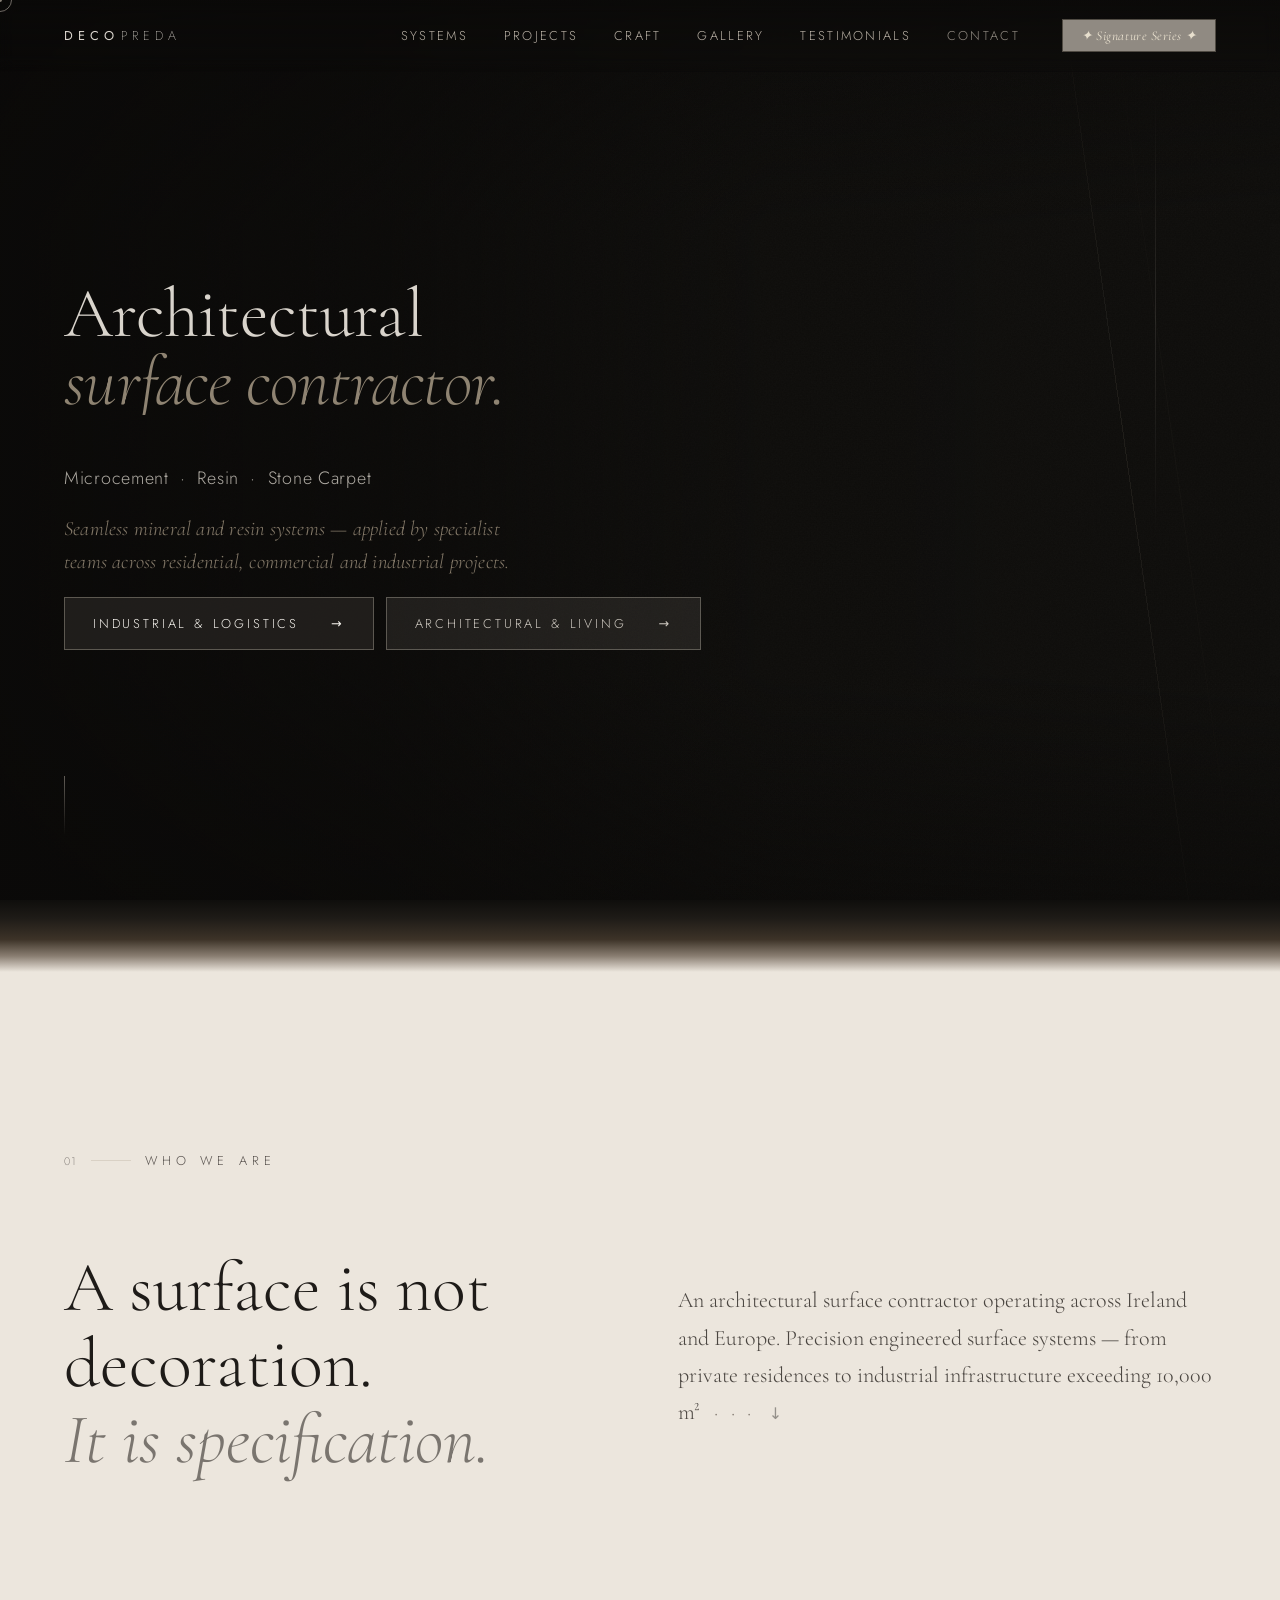
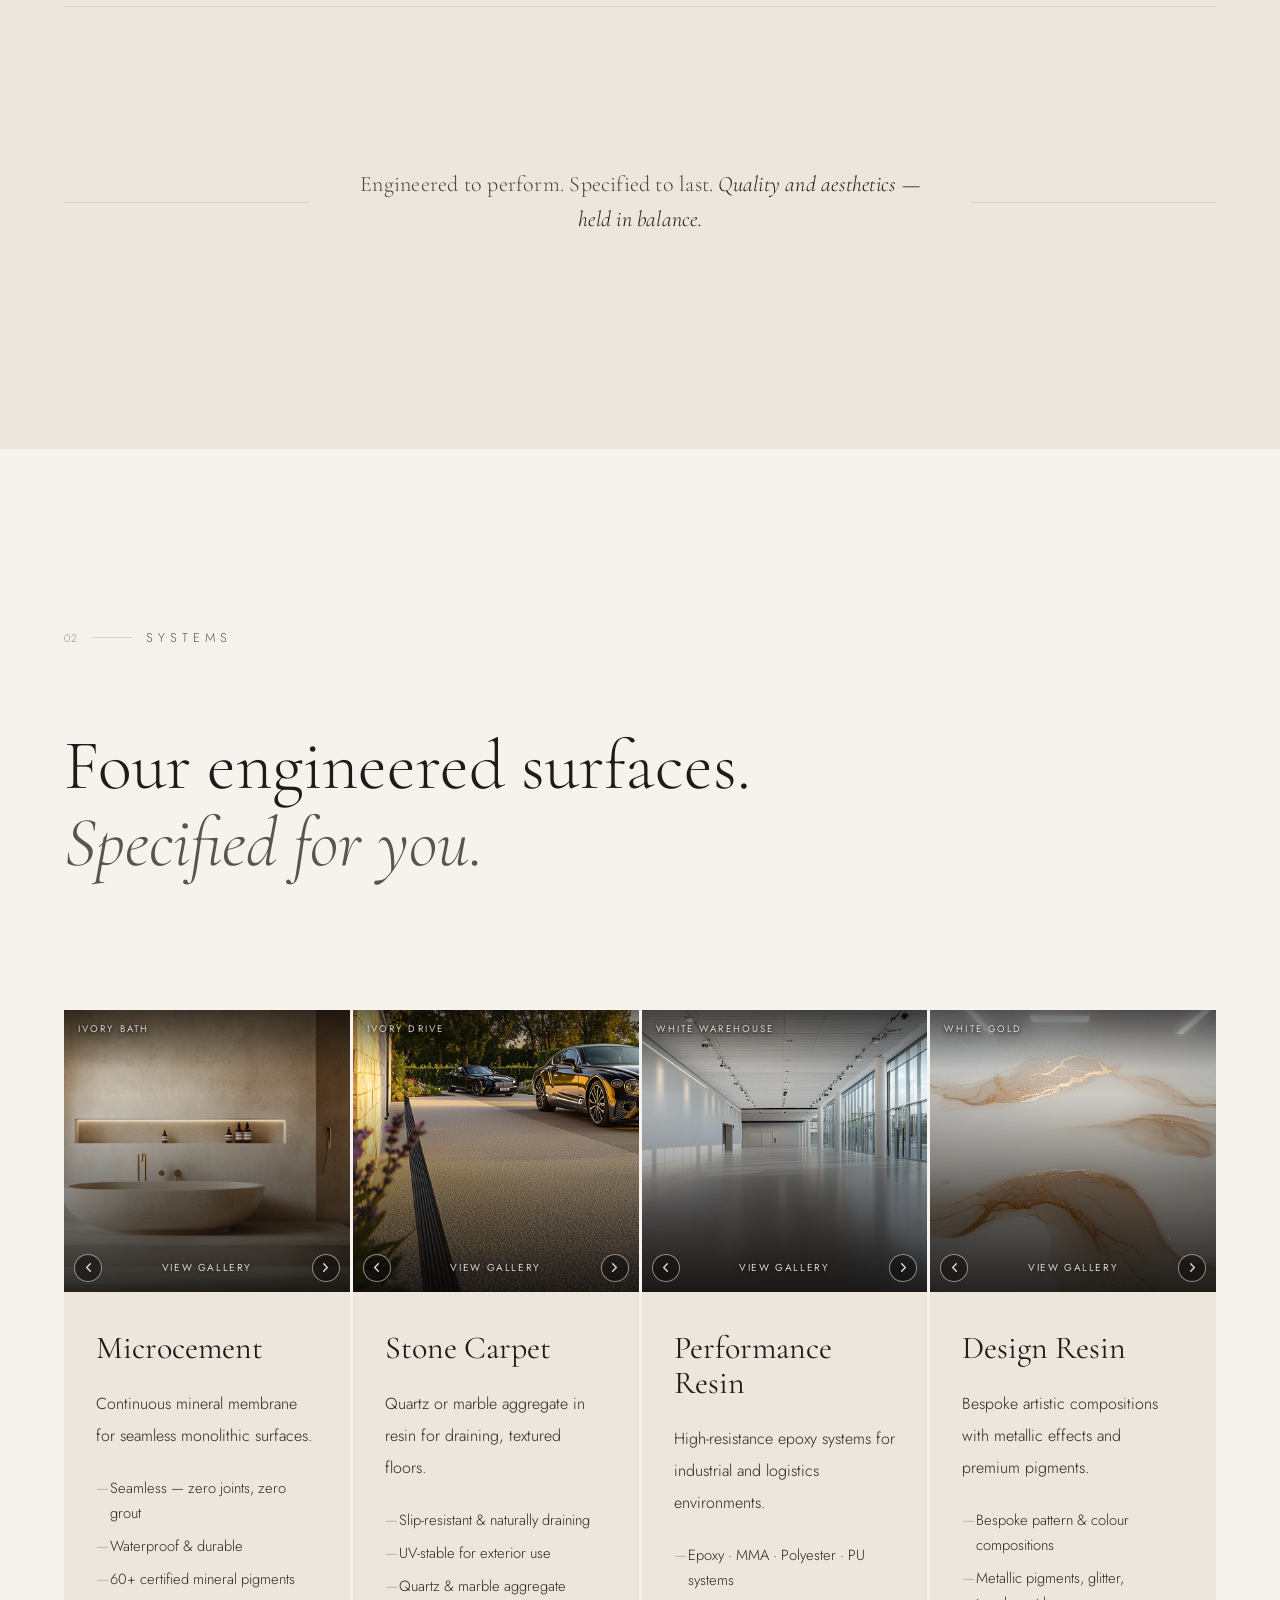
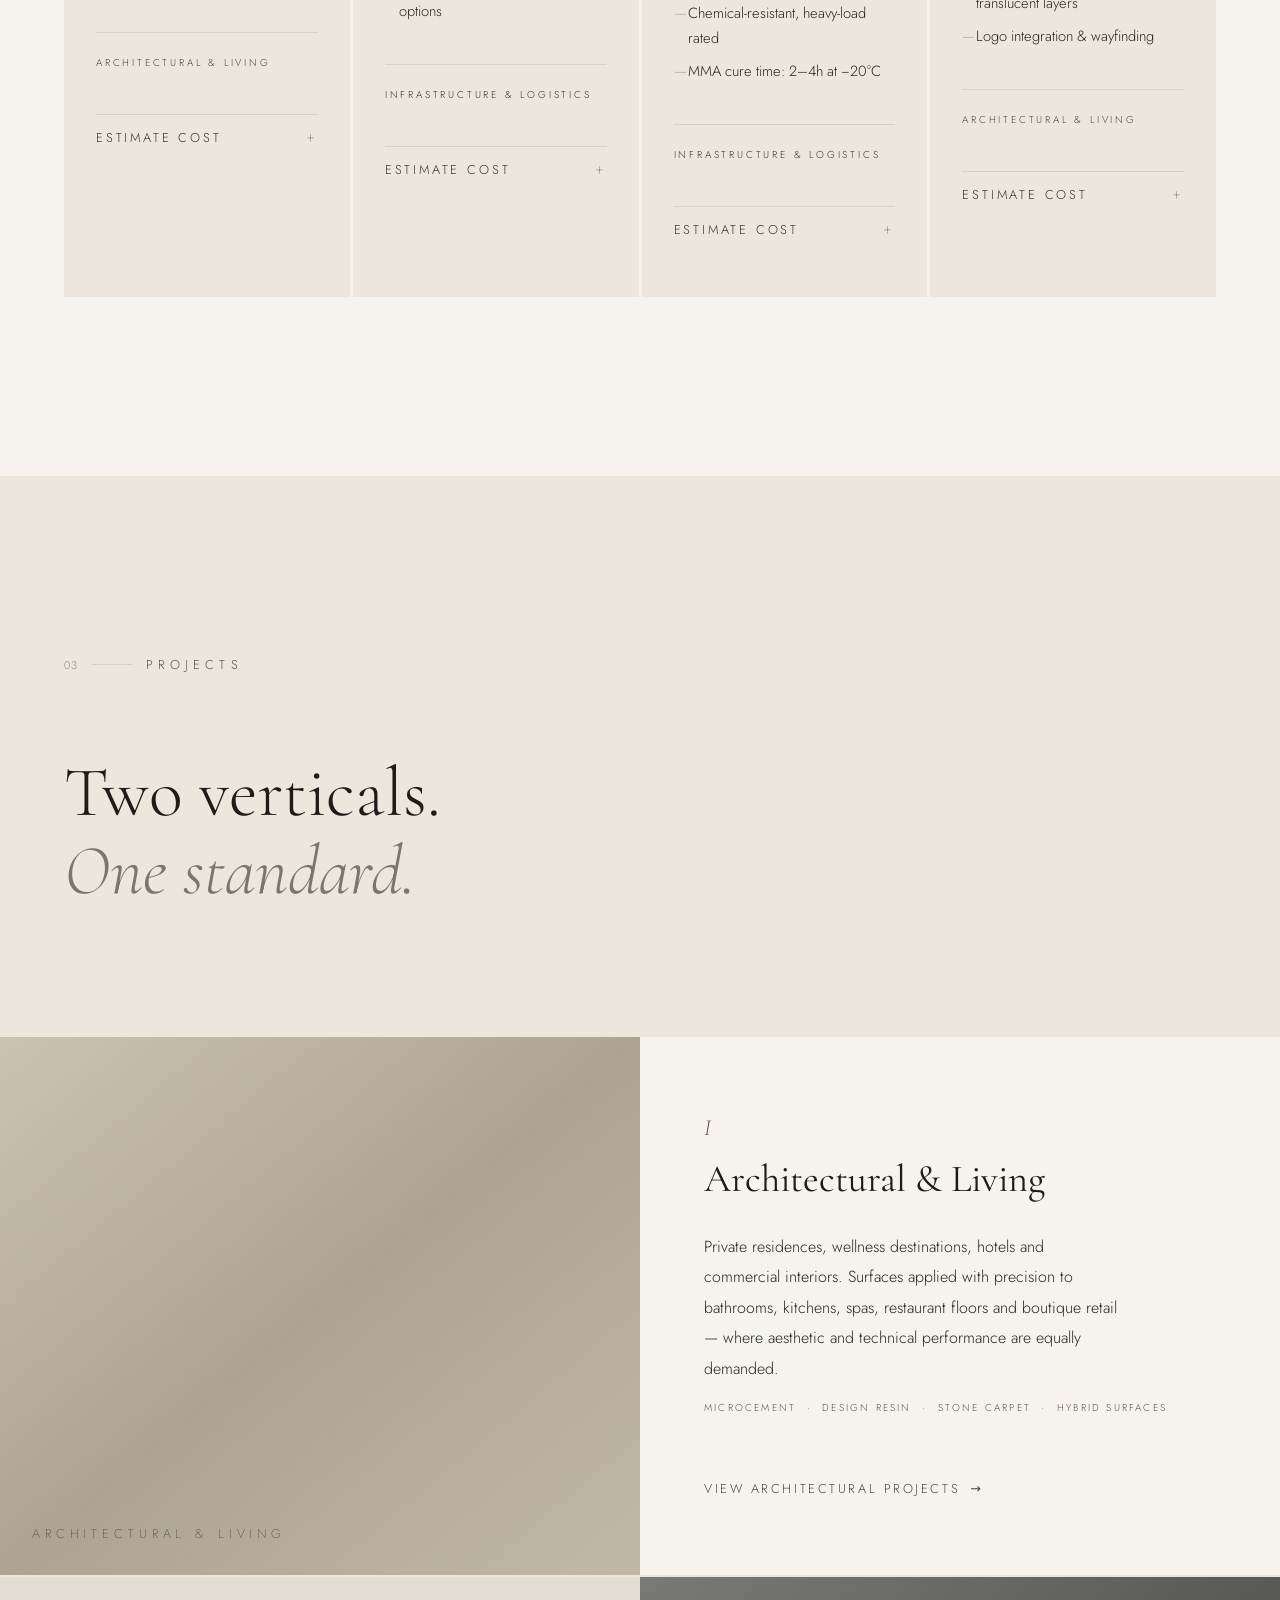
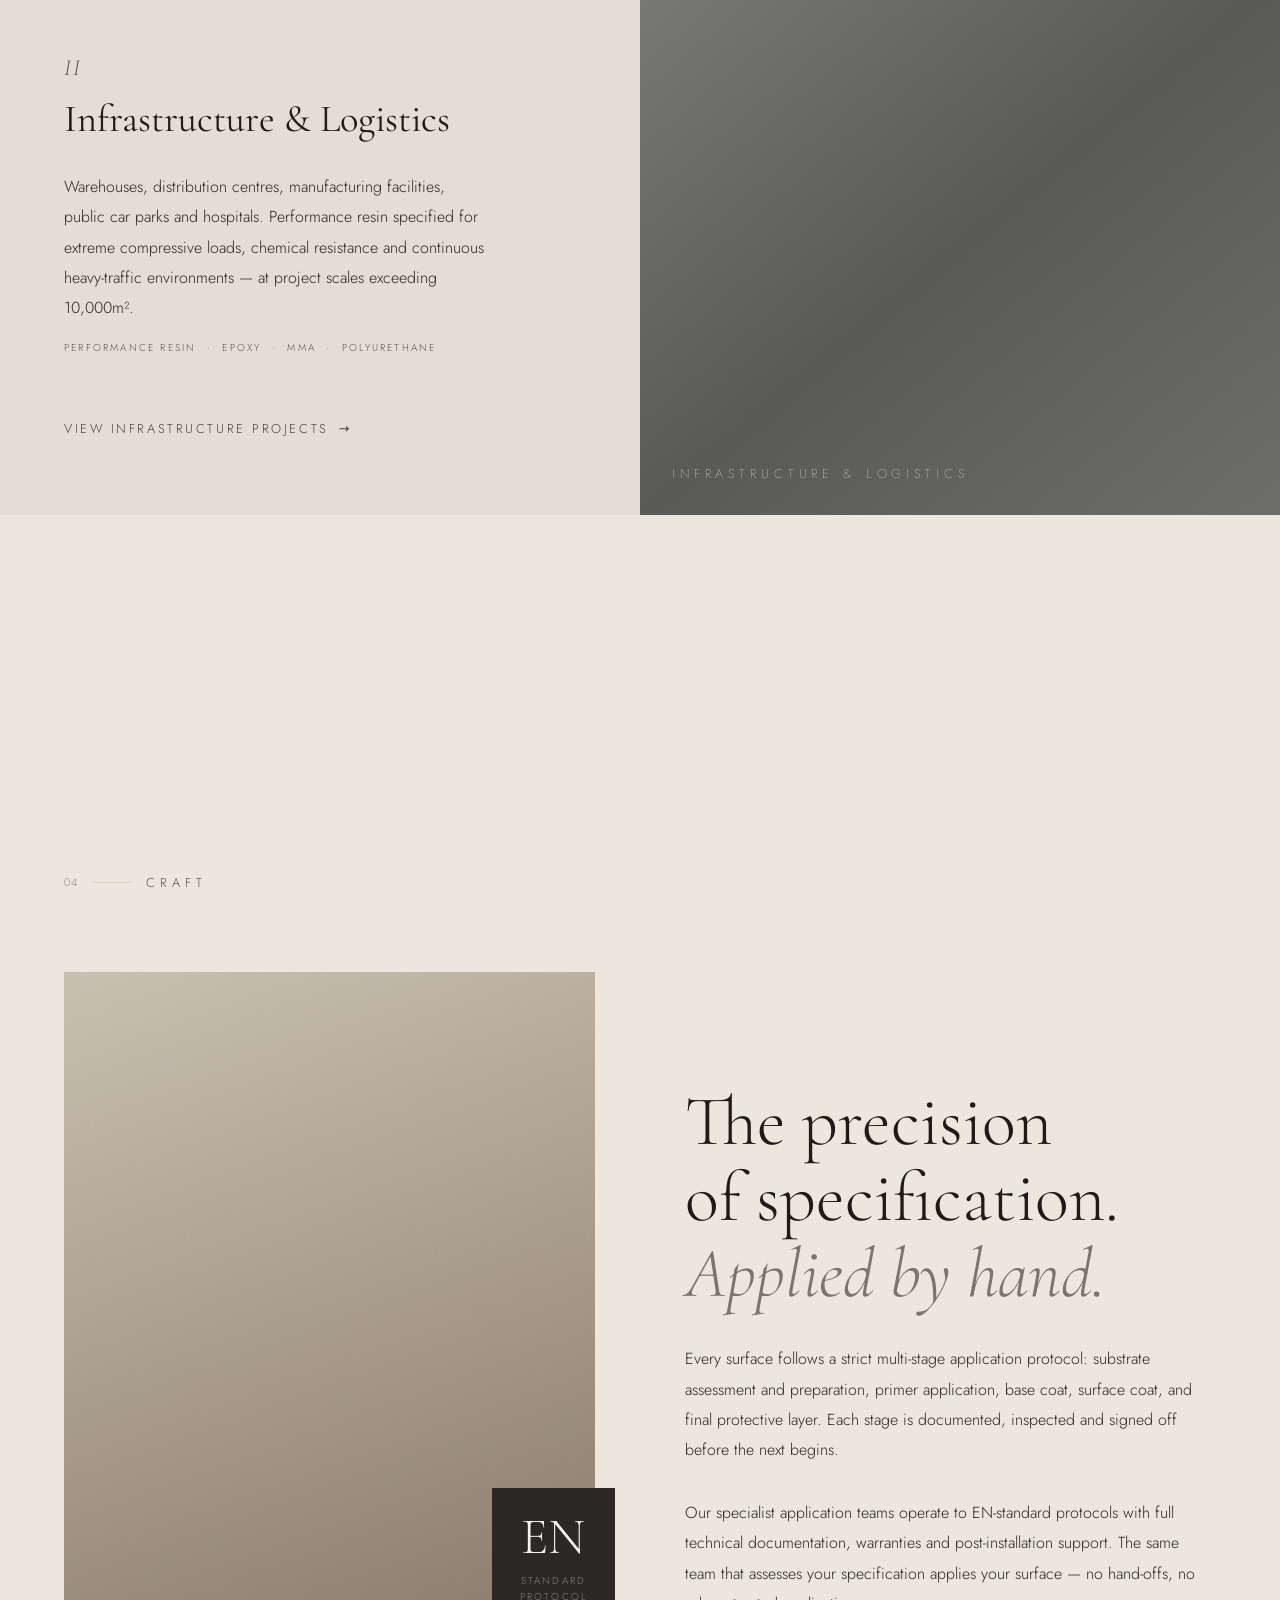
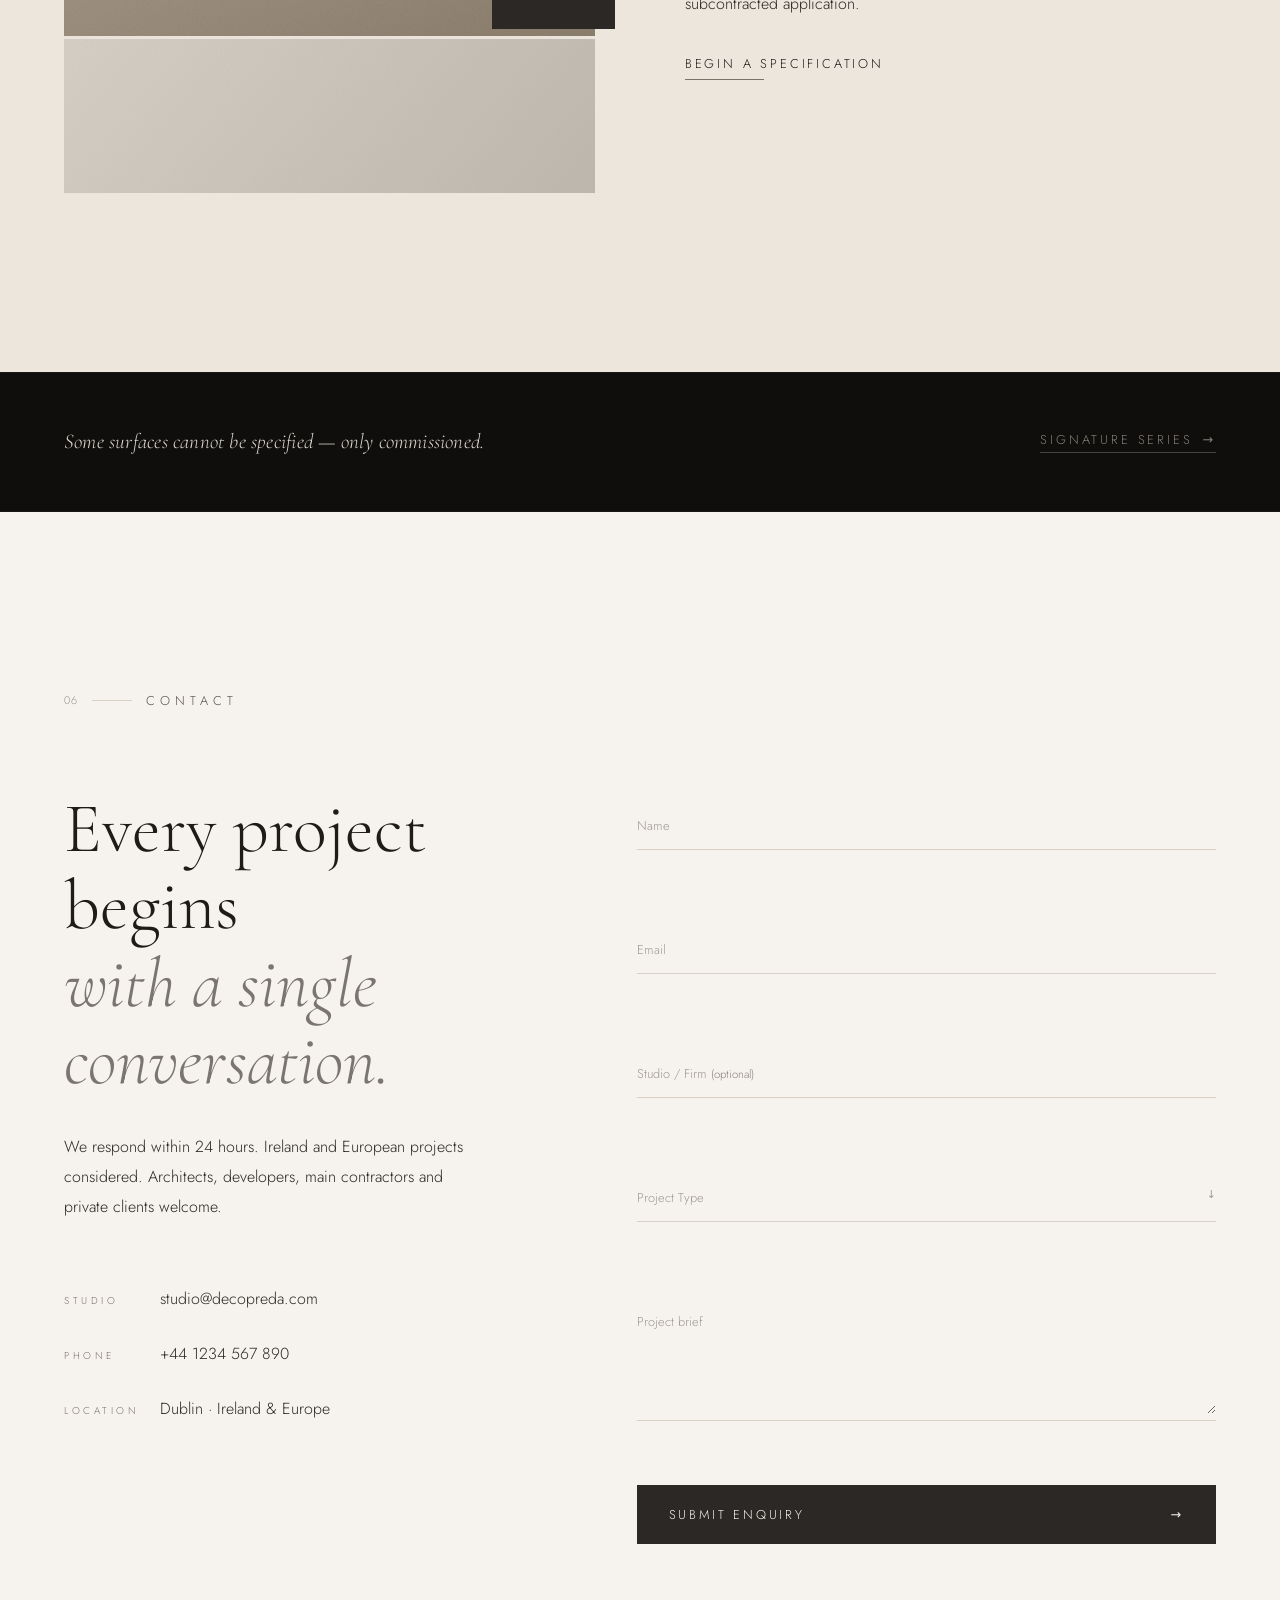
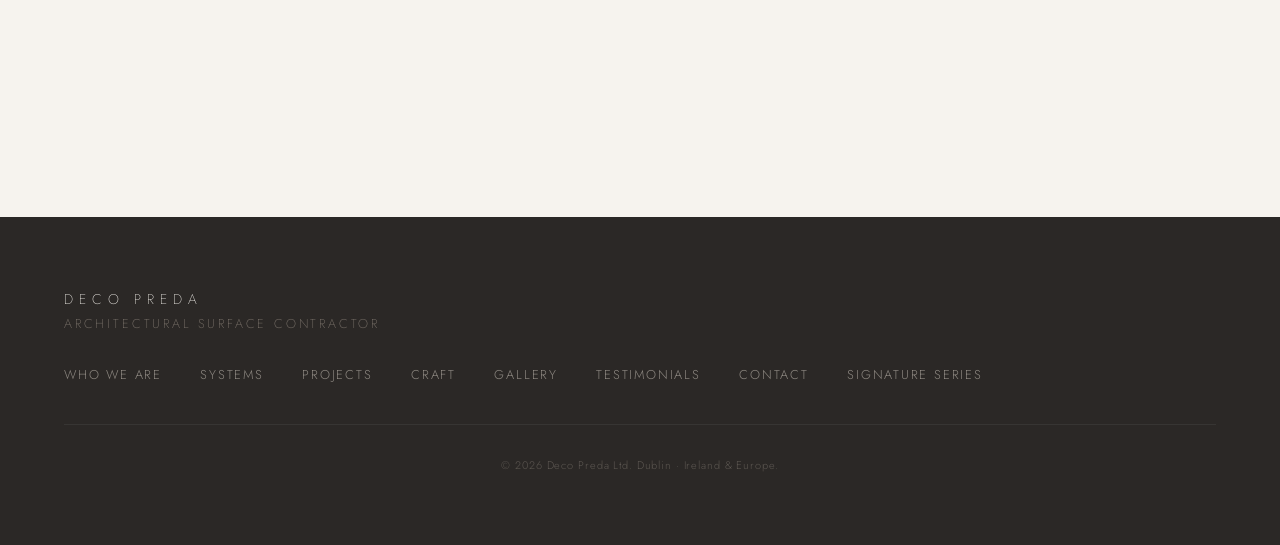
==== commit 6f1b2e6d: "Update index.html" ====
--- a/index.html
+++ b/index.html
@@ -41,7 +41,8 @@
       DECO<span class="nav__wordmark-thin">PREDA</span>
     </a>
     <button class="nav__burger" id="navBurger" aria-label="Open menu" aria-expanded="false" aria-controls="navPanel">
-      <span></span><span></span>
+     <span style="display:block;width:22px;height:1.5px;background:currentColor;transition:transform 0.3s ease;margin-bottom:6px;"></span>
+      <span style="display:block;width:22px;height:1.5px;background:currentColor;transition:transform 0.3s ease;"></span>
     </button>
     <div class="nav__panel" id="navPanel" aria-hidden="true">
       <div class="menu-scroll" id="menuScroll">
--- a/style.css
+++ b/style.css
@@ -1108,6 +1108,7 @@
   display: grid;
   grid-template-columns: repeat(4, 1fr);
   gap: 3px;
+  position: relative;
 }
 
 .systems__panels.filtered-2 {
@@ -1199,69 +1200,65 @@
 .pcs__foot {
   position: absolute;
   bottom: 0; left: 0; right: 0;
-  z-index: 3;
-  display: flex;
-  flex-direction: column;
-  align-items: center;
-  gap: 8px;
-  padding: 32px 0 12px;
-  background: linear-gradient(to top, rgba(236,230,221,0.82) 0%, transparent 100%);
-  pointer-events: none;
-}
-
-.pcs__explore {
-  display: inline-block;
-  position: relative;
-  font-family: var(--sans);
-  font-weight: 300;
-  font-size: 9px;
-  letter-spacing: 0.32em;
-  text-transform: uppercase;
-  color: var(--ink);
-  text-decoration: none;
-  padding-bottom: 2px;
-  pointer-events: all;
-  cursor: none;
-}
-
-.pcs__explore::after {
-  content: '';
-  position: absolute;
-  bottom: 0; left: 0;
-  width: 0; height: 1px;
-  background: var(--ink);
-  transition: width 0.4s cubic-bezier(0.22, 1, 0.36, 1);
-}
-
-.pcs__explore:hover::after { width: 100%; }
-
-.pcs__nav-row {
-  width: 100%;
-  display: flex;
+  height: 48px;
+  display: flex !important;
+  flex-direction: row !important;
   align-items: center;
   justify-content: space-between;
-  padding: 0 12px;
-  box-sizing: border-box;
-  pointer-events: all;
-}
+  padding: 0 10px;
+  gap: 0;
+  background: transparent !important;
+  z-index: 4;
+  pointer-events: none;
+}
+.pcs__foot > * { pointer-events: auto; }
+
+.pcs__explore {
+  flex: 1 !important;
+  display: block !important;
+  text-align: center;
+  font-family: var(--sans);
+  font-size: 0.63rem;
+  font-weight: 400;
+  letter-spacing: 0.16em;
+  text-transform: uppercase;
+  color: rgba(236,230,221,0.92) !important;
+  text-decoration: none;
+  text-shadow: 0 1px 4px rgba(0,0,0,0.6);
+  transition: color 0.2s;
+  white-space: nowrap;
+  padding-bottom: 0 !important;
+}
+.pcs__explore:hover { color: #fff !important; }
+.pcs__explore::after { display: none !important; }
+.pcs__nav-row { display: none !important; }
 
 .pcs__arrow {
-  width: 20px; height: 20px;
+  width: 28px !important;
+  height: 28px !important;
+  border-radius: 50%;
+  border: 0.5px solid rgba(236,230,221,0.55) !important;
+  background: rgba(10,9,8,0.50) !important;
+  color: rgba(236,230,221,0.95) !important;
   display: flex;
   align-items: center;
   justify-content: center;
-  background: transparent;
-  border: none;
-  color: var(--ink);
-  opacity: 0.25;
-  transition: opacity var(--dur-fast);
-  cursor: none;
+  cursor: pointer;
+  opacity: 1 !important;
+  transition: background 0.2s, border-color 0.2s;
   padding: 0;
   flex-shrink: 0;
-  pointer-events: all;
-}
-
-.pcs__arrow:hover { opacity: 1; }
+}
+.pcs__arrow:hover {
+  background: rgba(236,230,221,0.20) !important;
+  border-color: rgba(236,230,221,1) !important;
+}
+.pcs__arrow svg {
+  width: 11px; height: 11px;
+  stroke: currentColor; stroke-width: 1.5;
+  fill: none; stroke-linecap: round; stroke-linejoin: round;
+  display: block;
+}
 
 .pcs__dots {
   display: flex;
@@ -1313,14 +1310,14 @@
   font-family: var(--serif);
   font-weight: 400;
   font-size: clamp(22px, 2.5vw, 32px);
-  color: var(--ink);
+  color: #1E1B18 !important;
   margin-bottom: clamp(16px, 1.8vw, 24px);
   line-height: 1.1;
 }
 
 .panel__desc {
   font-size: var(--t-base);
-  color: #4A4540;
+  color: #2A2622 !important;
   line-height: 2.0;
   margin-bottom: 1.5rem;
 }
@@ -1335,18 +1332,18 @@
 .panel__props li {
   font-family: var(--sans);
   font-weight: 300;
-  font-size: var(--t-sm);
-  color: #4A4540;
+  font-size: clamp(13px, 1.15vw, 15px) !important;
+  color: #2A2622 !important;
   padding-left: 14px;
   position: relative;
-  line-height: 1.6;
+  line-height: 1.7 !important;
 }
 
 .panel__props li::before {
   content: '—';
   position: absolute;
   left: 0;
-  color: var(--sand);
+  color: var(--taupe-d) !important;
   font-weight: 200;
 }
 
@@ -1360,10 +1357,10 @@
 .panel__domain-tag {
   font-family: var(--sans);
   font-weight: 300;
-  font-size: 9px;
-  letter-spacing: 0.22em;
+  font-size: 10px !important;
+  letter-spacing: 0.28em;
   text-transform: uppercase;
-  color: var(--stone-l);
+  color: #4A4540 !important;
 }
 
 .panel__domain-tag + .panel__domain-tag::before {
@@ -1371,7 +1368,7 @@
   color: var(--sand);
 }
 
-.panel__domain-tag--infra { color: var(--taupe-d); }
+.panel__domain-tag--infra { color: #3A3530 !important; }
 
 .panel__estimate-btn {
   display: flex;
@@ -1385,15 +1382,15 @@
   background: transparent;
   font-family: var(--sans);
   font-weight: 300;
-  font-size: var(--t-xs);
+  font-size: clamp(11px, 1vw, 13px) !important;
   letter-spacing: 0.22em;
   text-transform: uppercase;
-  color: var(--stone-l);
+  color: #3A3530 !important;
   transition: color var(--dur-mid) var(--ease);
   cursor: none;
 }
 
-.panel__estimate-btn:hover { color: var(--ink); }
+.panel__estimate-btn:hover { color: #1E1B18 !important; }
 
 .panel__estimate-icon {
   font-size: 16px;
@@ -1633,6 +1630,38 @@
   margin-top: 16px;
 }
 
+.pcalc__bespoke {
+  font-family: var(--serif);
+  font-style: italic;
+  font-weight: 300;
+  font-size: clamp(15px, 1.4vw, 18px);
+  color: var(--stone);
+  line-height: 1.7;
+  margin-bottom: clamp(16px, 2vw, 24px);
+  max-width: 360px;
+}
+
+.pcalc__bespoke-cta {
+  display: inline-flex;
+  align-items: center;
+  gap: 8px;
+  font-family: var(--sans);
+  font-weight: 300;
+  font-size: var(--t-xs);
+  letter-spacing: 0.22em;
+  text-transform: uppercase;
+  color: var(--ink);
+  text-decoration: none;
+  border-bottom: 1px solid var(--sand);
+  padding-bottom: 4px;
+  transition: border-color var(--dur-mid), color var(--dur-mid);
+}
+
+.pcalc__bespoke-cta:hover {
+  color: var(--stone);
+  border-bottom-color: var(--taupe-d);
+}
+
 @media (max-width: 500px) {
   .pcalc__inputs { grid-template-columns: 1fr; }
 }
@@ -1651,7 +1680,7 @@
   font-weight: 300;
   font-size: var(--t-h2);
   line-height: 1.1;
-  color: var(--ink);
+  color: #1E1B18 !important;
   margin-bottom: var(--s-xl);
   max-width: 600px;
 }
@@ -1731,9 +1760,10 @@
 .project-row--inv .project-row__text { background: var(--ivory-3); }
 
 .project-row__num {
-  font-family: var(--serif);
-  font-size: 13px;
-  color: var(--taupe);
+  font-family: var(--serif) !important;
+  font-style: italic;
+  font-size: clamp(18px, 1.8vw, 24px) !important;
+  color: #5A5450 !important;
   letter-spacing: 0.08em;
   display: block;
   margin-bottom: var(--s-sm);
@@ -1744,12 +1774,8 @@
   font-weight: 400;
   font-size: var(--t-h3);
   line-height: 1.1;
-  color: var(--ink);
+  color: #1E1B18 !important;
   margin-bottom: var(--s-md);
-}
-
-.project-row__body {
-  color: #3A3530;
 }
 
 .project-row__img--infra .project-row__caption {
@@ -1762,7 +1788,7 @@
 
 .project-row__body {
   font-size: var(--t-base);
-  color: #2e2b26;
+  color: #2A2622 !important;
   line-height: 1.9;
   max-width: 420px;
   margin-bottom: var(--s-sm);
@@ -1771,22 +1797,32 @@
 .project-row__systems {
   font-family: var(--sans);
   font-weight: 300;
-  font-size: 9px;
-  letter-spacing: 0.25em;
+  font-size: 10px !important;
+  letter-spacing: 0.22em;
   text-transform: uppercase;
-  color: var(--stone-l);
+  color: #5A5450 !important;
   margin-bottom: var(--s-md);
 }
 
 @media (max-width: 900px) {
+  .project-row__img { display: none; }
   .project-row,
   .project-row--inv {
     grid-template-columns: 1fr;
     direction: ltr;
     min-height: auto;
   }
-  .project-row__img { height: 280px; }
-  .project-row__text { padding: var(--s-lg) var(--gut); }
+  .project-row__text {
+    padding: clamp(32px,6vw,48px) var(--gut);
+    border-left: 2px solid var(--sand);
+  }
+  .project-row--inv .project-row__text {
+    border-left: 2px solid var(--taupe-d);
+  }
+}
+@media (min-width: 901px) {
+  .project-row { min-height: clamp(260px, 28vw, 380px); }
+  .project-row__img { height: 100%; }
 }
 
 
@@ -1864,7 +1900,7 @@
   font-weight: 300;
   font-size: var(--t-h2);
   line-height: 1.08;
-  color: var(--ink);
+  color: #1E1B18 !important;
   margin-bottom: var(--s-md);
 }
 
@@ -1872,7 +1908,7 @@
 
 .craft__p {
   font-size: var(--t-base);
-  color: #4A4540;
+  color: #2A2622 !important;
   line-height: 1.9;
   margin-bottom: var(--s-md);
   max-width: 520px;
@@ -1995,7 +2031,7 @@
   font-weight: 300;
   font-size: var(--t-h2);
   line-height: 1.1;
-  color: var(--ink);
+  color: #1E1B18 !important;
   margin-bottom: var(--s-md);
 }
 
@@ -2003,7 +2039,7 @@
 
 .commission__body {
   font-size: var(--t-base);
-  color: #4A4540;
+  color: #2A2622 !important;
   line-height: 1.9;
   max-width: 400px;
   margin-bottom: var(--s-lg);
@@ -2196,11 +2232,11 @@
   font-size: var(--t-xs);
   letter-spacing: 0.14em;
   text-transform: uppercase;
-  color: var(--stone);
+  color: rgba(158, 152, 144, 0.85) !important;
   transition: color var(--dur-fast);
 }
 
-.foot__nav a:hover { color: var(--sand); }
+.foot__nav a:hover { color: var(--sand) !important; }
 
 .foot__copy {
   width: 100%;
@@ -2224,63 +2260,34 @@
   .commission__grid { grid-template-columns: 1fr; gap: var(--s-lg); }
   .craft__visual { max-width: 560px; }
   .craft__plaque { right: 0; }
-}
-
-
-/* ──────────────────────────────────────────
-   23. RESPONSIVE — mobile <= 900px
-────────────────────────────────────────── */
-@media (max-width: 900px) {
-
-  .nav__burger { display: flex; }
-
-  .nav__panel {
-    display: none;
-    position: fixed;
-    inset: 0;
-    top: var(--nav-h);
-    background: var(--ivory-2);
-    flex-direction: column;
-    align-items: flex-start;
-    padding: var(--s-lg) var(--gut);
-    gap: var(--s-md);
-    z-index: 999;
-    border-top: 1px solid var(--sand);
+  .who__accordion { grid-template-columns: 1fr; }
+  .who__accord-header { position: static; }
+}
+
+/* ──────────────────────────────────────────
+   23. RESPONSIVE — desktop nav (901px–1200px)
+────────────────────────────────────────── */
+.nav__burger { display: none; }
+
+@media (max-width: 1200px) {
+  .nav__panel { gap: clamp(16px, 2vw, 28px); }
+  .nav__item--sig {
+    font-size: 12.5px !important;
+    padding: 6px 14px !important;
   }
-
-  .nav__panel.open {
-    display: flex;
-    position: fixed;
-    inset: 0;
-    top: var(--nav-h);
-    background: var(--ivory-2);
-    flex-direction: column;
-    align-items: flex-start;
-    padding: var(--s-lg) var(--gut);
-    gap: var(--s-md);
-    z-index: 999;
-    border-top: 1px solid var(--sand);
-    overflow-y: auto;
+}
+
+@media (max-width: 1024px) and (min-width: 901px) {
+  .nav__panel { gap: 14px; }
+  .nav__item {
+    font-size: 10px;
+    letter-spacing: 0.14em;
   }
-
-  .nav__item {
-    font-family: var(--serif);
-    font-size: clamp(28px, 7vw, 48px);
-    font-weight: 300;
-    letter-spacing: 0.02em;
-    text-transform: none;
-    color: var(--ink);
+  .nav__item--sig {
+    font-size: 12px !important;
+    padding: 5px 12px !important;
+    margin-left: 4px;
   }
-
-  .nav__item--cta {
-    border: none; padding: 0;
-    font-family: var(--serif);
-    font-size: clamp(28px, 7vw, 48px);
-    color: var(--taupe-d);
-  }
-
-  .nav__item--cta:hover { background: none; color: var(--ink); }
-  .nav__item::after { display: none; }
 }
 
 
@@ -2298,6 +2305,24 @@
   .stats { grid-template-columns: 1fr 1fr; }
   .foot__inner { flex-direction: column; align-items: flex-start; }
   .foot__nav { flex-wrap: wrap; gap: var(--s-sm); }
+
+  .intro__content {
+    padding-bottom: clamp(100px, 22vw, 140px);
+    display: flex;
+    flex-direction: column;
+  }
+  .intro__actions {
+    position: relative !important;
+    bottom: auto !important;
+    left: auto !important;
+    margin-top: clamp(24px, 6vw, 40px);
+    flex-direction: column;
+    align-items: flex-start;
+    gap: var(--s-sm);
+    width: 100%;
+  }
+  .btn-sector { width: 100%; justify-content: space-between; }
+  .intro__scroll { display: none; }
 }
 
 
@@ -2414,7 +2439,10 @@
   .intro__scene { animation: none; }
 }
 
-/* ── Brand Statement ── */
+
+/* ──────────────────────────────────────────
+   27. BRAND STATEMENT
+────────────────────────────────────────── */
 .brand-statement {
   display: flex;
   align-items: center;
@@ -2434,7 +2462,7 @@
   font-weight: 300;
   font-style: normal;
   font-size: clamp(16px, 1.8vw, 22px);
-  color: var(--stone);
+  color: #4A4540 !important;
   line-height: 1.6;
   text-align: center;
   max-width: 560px;
@@ -2444,7 +2472,7 @@
 
 .brand-statement__q em {
   font-style: italic;
-  color: var(--ink);
+  color: #1E1B18 !important;
 }
 
 @media (max-width: 700px) {
@@ -2455,30 +2483,10 @@
   .brand-statement__rule { width: 60px; flex: none; }
 }
 
-.intro__tagline {
-  font-family: var(--sans);
-  font-weight: 300;
-  font-size: clamp(14px, 1.4vw, 18px);
-  color: rgba(236, 230, 221, 0.72);
-  letter-spacing: 0.04em;
-  line-height: 1.7;
-  max-width: 480px;
-  margin-top: clamp(16px, 2vw, 24px);
-}
-
-.intro__desc {
-  font-family: var(--serif);
-  font-weight: 300;
-  font-style: italic;
-  font-size: clamp(16px, 1.6vw, 22px);
-  color: rgba(214, 196, 170, 0.60);
-  letter-spacing: 0.01em;
-  line-height: 1.6;
-  max-width: 460px;
-  margin-top: clamp(12px, 1.5vw, 20px);
-}
-
-/* ── Navbar backdrop ── */
+
+/* ──────────────────────────────────────────
+   28. NAV backdrop + on-dark gradient
+────────────────────────────────────────── */
 .nav {
   background: linear-gradient(
     to bottom,
@@ -2496,7 +2504,16 @@
   -webkit-backdrop-filter: blur(20px);
 }
 
-/* ══ SECTOR BUTTONS ══ */
+/* Wordmark hover */
+.nav__wordmark {
+  transition: opacity var(--dur-fast);
+}
+.nav__wordmark:hover { opacity: 0.70; }
+
+
+/* ──────────────────────────────────────────
+   29. SECTOR BUTTONS
+────────────────────────────────────────── */
 .intro__actions {
   display: flex;
   flex-wrap: wrap;
@@ -2569,11 +2586,10 @@
 .btn-sector__arrow { transition: transform var(--dur-mid) var(--ease); }
 .btn-sector:hover .btn-sector__arrow { transform: translateX(5px); }
 
-@media (max-width: 600px) {
-  .btn-sector { min-width: 100%; gap: 16px; }
-}
-
-/* ══ SYSTEMS FILTER ══ */
+
+/* ──────────────────────────────────────────
+   30. SYSTEMS FILTER + MORE + VEIL
+────────────────────────────────────────── */
 .panel[data-domain] {
   transition: opacity 0.5s var(--ease),
               transform 0.5s var(--ease),
@@ -2581,13 +2597,13 @@
 }
 
 .panel.is-hidden {
+  display: none !important;
+  visibility: hidden !important;
   opacity: 0;
   pointer-events: none;
   transform: translateY(8px);
-  display: none;
-}
-
-/* ══ SYSTEMS MORE ══ */
+}
+
 .systems__more {
   max-width: var(--max);
   margin-inline: auto;
@@ -2638,46 +2654,6 @@
 .systems__more-panel.open { max-height: 3000px; }
 .systems__more-panel .systems__panels { padding-inline: 0; padding-top: var(--s-lg); }
 
-/* ══ SYSTEMS FILTER ══ */
-.panel.is-hidden {
-  display: none !important;
-  visibility: hidden !important;
-}
-
-/* ══ BESPOKE PRICING ══ */
-.pcalc__bespoke {
-  font-family: var(--serif);
-  font-style: italic;
-  font-weight: 300;
-  font-size: clamp(15px, 1.4vw, 18px);
-  color: var(--stone);
-  line-height: 1.7;
-  margin-bottom: clamp(16px, 2vw, 24px);
-  max-width: 360px;
-}
-
-.pcalc__bespoke-cta {
-  display: inline-flex;
-  align-items: center;
-  gap: 8px;
-  font-family: var(--sans);
-  font-weight: 300;
-  font-size: var(--t-xs);
-  letter-spacing: 0.22em;
-  text-transform: uppercase;
-  color: var(--ink);
-  text-decoration: none;
-  border-bottom: 1px solid var(--sand);
-  padding-bottom: 4px;
-  transition: border-color var(--dur-mid), color var(--dur-mid);
-}
-
-.pcalc__bespoke-cta:hover {
-  color: var(--stone);
-  border-bottom-color: var(--taupe-d);
-}
-
-/* ══ SYSTEMS VEIL ══ */
 .systems__veil-zone { display: contents; }
 
 .panel.is-veiled {
@@ -2697,7 +2673,7 @@
 
 .systems__seal {
   position: absolute;
-  top: 50%;
+  top: clamp(90px, 10vw, 150px) !important;
   left: 50%;
   transform: translate(-50%, -50%);
   z-index: 10;
@@ -2714,18 +2690,18 @@
   display: inline-flex;
   align-items: center;
   justify-content: space-between;
-  gap: 32px;
-  padding: 16px 28px;
+  gap: 20px !important;
+  padding: 13px 22px !important;
   background: rgba(231, 224, 215, 0.82);
   border: 1px solid rgba(164, 154, 134, 0.5);
   color: var(--ink);
   font-family: var(--sans);
   font-weight: 300;
-  font-size: var(--t-xs);
-  letter-spacing: 0.22em;
+  font-size: 10px !important;
+  letter-spacing: 0.26em !important;
   text-transform: uppercase;
   cursor: none;
-  min-width: 280px;
+  min-width: 230px !important;
   backdrop-filter: blur(8px);
   -webkit-backdrop-filter: blur(8px);
   box-shadow: 0 4px 24px rgba(43,40,38,0.08);
@@ -2796,17 +2772,10 @@
   margin-inline: auto;
 }
 
-.panel.is-hidden { display: none !important; }
-
-/* ════════════════════════════════════════════════════════════
-   DECO PREDA — FIXES v2
-   Toate corecțiile de contrast, lizibilitate și layout
-   ════════════════════════════════════════════════════════════ */
-
-/* ══════════════════════════════════════════
-   CAROUSEL — voal + label + footer row
-══════════════════════════════════════════ */
-
+
+/* ──────────────────────────────────────────
+   31. CAROUSEL slides — voal top + labels
+────────────────────────────────────────── */
 .pcs__track::after {
   content: '';
   position: absolute;
@@ -2821,7 +2790,20 @@
   z-index: 2;
 }
 
-/* Label imagine — titlu scurt din galerie */
+.pcs__slide::before {
+  content: '';
+  position: absolute;
+  top: 0; left: 0; right: 0;
+  height: 60px;
+  background: linear-gradient(
+    to bottom,
+    rgba(10, 9, 8, 0.60) 0%,
+    transparent 100%
+  );
+  z-index: 3;
+  pointer-events: none;
+}
+
 .pcs__system-label {
   position: absolute;
   top: 12px;
@@ -2832,277 +2814,72 @@
   letter-spacing: 0.22em;
   text-transform: uppercase;
   color: rgba(236,230,221,0.90);
-  text-shadow: 0 1px 6px rgba(0,0,0,0.75);
+  text-shadow:
+    0 1px 4px rgba(0,0,0,0.95),
+    0 0 16px rgba(0,0,0,0.70) !important;
   z-index: 4;
   pointer-events: none;
 }
 
-/* Footer carousel: ← View Gallery → */
-.pcs__foot {
-  position: absolute;
-  bottom: 0; left: 0; right: 0;
-  height: 48px;
-  display: flex !important;
-  flex-direction: row !important;
-  align-items: center;
-  justify-content: space-between;
-  padding: 0 10px;
-  gap: 0;
-  background: transparent !important;
-  z-index: 4;
-  pointer-events: none;
-}
-.pcs__foot > * { pointer-events: auto; }
-
-.pcs__arrow {
-  width: 28px !important;
-  height: 28px !important;
-  border-radius: 50%;
-  border: 0.5px solid rgba(236,230,221,0.55) !important;
-  background: rgba(10,9,8,0.50) !important;
-  color: rgba(236,230,221,0.95) !important;
-  display: flex;
-  align-items: center;
-  justify-content: center;
-  cursor: pointer;
-  opacity: 1 !important;
-  transition: background 0.2s, border-color 0.2s;
-  padding: 0;
-  flex-shrink: 0;
-}
-.pcs__arrow:hover {
-  background: rgba(236,230,221,0.20) !important;
-  border-color: rgba(236,230,221,1) !important;
-}
-.pcs__arrow svg {
-  width: 11px; height: 11px;
-  stroke: currentColor; stroke-width: 1.5;
-  fill: none; stroke-linecap: round; stroke-linejoin: round;
-  display: block;
-}
-
-.pcs__explore {
-  flex: 1 !important;
-  display: block !important;
-  text-align: center;
-  font-family: var(--sans);
-  font-size: 0.63rem;
-  font-weight: 400;
-  letter-spacing: 0.16em;
-  text-transform: uppercase;
-  color: rgba(236,230,221,0.92) !important;
-  text-decoration: none;
-  text-shadow: 0 1px 4px rgba(0,0,0,0.6);
-  transition: color 0.2s;
-  white-space: nowrap;
-  padding-bottom: 0 !important;
-}
-.pcs__explore:hover { color: #fff !important; }
-.pcs__explore::after { display: none !important; }
-.pcs__nav-row { display: none !important; }
-
-/* ══════════════════════════════════════════
-   FIX 2 — PANEL PROPS: font mai mare
-══════════════════════════════════════════ */
-.panel__props li {
-  font-size: clamp(13px, 1.15vw, 15px) !important;
-  color: #2A2622 !important;
-  line-height: 1.7 !important;
-}
-.panel__props li::before {
-  color: var(--taupe-d) !important;
-}
-
-/* ══════════════════════════════════════════
-   FIX 3+4 — CONTRAST GENERAL pe fond deschis
-══════════════════════════════════════════ */
-
-/* Panel body */
-.panel__desc { color: #2A2622 !important; }
-.panel__name { color: #1E1B18 !important; }
-
-/* Domain tag — mai vizibil */
-.panel__domain-tag {
-  font-size: 10px !important;
-  letter-spacing: 0.28em;
-  color: #5A5450 !important;
-}
-.panel__domain-tag--infra { color: #3A3530 !important; }
-
-/* Estimate btn */
-.panel__estimate-btn {
-  color: #3A3530 !important;
-  font-size: clamp(11px, 1vw, 13px) !important;
-}
-.panel__estimate-btn:hover { color: #1E1B18 !important; }
-
-/* Who We Are */
+
+/* ──────────────────────────────────────────
+   32. WHO WE ARE — contrast
+────────────────────────────────────────── */
+.who__h { color: #1E1B18 !important; }
+.who__h em { font-style: italic; color: var(--stone); }
+.who__teaser-text { color: #4A4540 !important; }
 .who__p { color: #2A2622 !important; }
+.who__val-title { color: #1E1B18 !important; }
 .who__val-desc { color: #2A2622 !important; }
 .who__loc-desc { color: #2A2622 !important; }
-.who__val-title { color: #1E1B18 !important; }
-.who__h { color: #1E1B18 !important; }
-.who__teaser-text { color: #4A4540 !important; }
-
-/* Craft */
-.craft__p { color: #2A2622 !important; }
-.craft__h { color: #1E1B18 !important; }
-
-/* Projects */
-.project-row__body { color: #2A2622 !important; }
-.project-row__title { color: #1E1B18 !important; }
-.project-row__systems {
-  font-size: 10px !important;
-  letter-spacing: 0.22em;
-  color: #5A5450 !important;
-}
-
-/* Link arrows */
+
+@media (max-width: 900px) {
+  .who__aside-grid { grid-template-columns: 1fr; gap: var(--s-lg); }
+  .who__accord-header { align-items: flex-start; }
+  .who__values { grid-template-columns: 1fr 1fr; }
+}
+
+@media (max-width: 600px) {
+  .who__values { grid-template-columns: 1fr; }
+  .who__locations { flex-direction: column; gap: var(--s-md); }
+}
+
+
+/* ──────────────────────────────────────────
+   33. SECTION labels + misc contrast
+────────────────────────────────────────── */
+.section-label { color: #5A5450 !important; }
+.section-idx   { color: #5A5450 !important; }
+
 .link-arrow {
-  color: #4A4540 !important;
+  display: inline-flex;
+  align-items: center;
+  gap: 10px;
+  font-family: var(--sans);
+  font-weight: 300;
   font-size: clamp(11px, 1vw, 14px) !important;
   letter-spacing: 0.2em;
-}
-.link-arrow:hover { color: #1E1B18 !important; }
-
-/* Section labels & idx */
-.section-label { color: #5A5450 !important; }
-.section-idx   { color: #5A5450 !important; }
-
-/* Commission / Contact */
-.commission__body { color: #2A2622 !important; }
-.commission__h    { color: #1E1B18 !important; }
-
-/* Brand statement */
-.brand-statement__q { color: #4A4540 !important; }
-.brand-statement__q em { color: #1E1B18 !important; }
-
-/* Nav items pe fond light */
+  text-transform: uppercase;
+  color: #4A4540 !important;
+  transition: color var(--dur-fast), gap var(--dur-mid) var(--ease);
+  margin-top: var(--s-md);
+}
+.link-arrow::after { content: '→'; }
+.link-arrow:hover { color: #1E1B18 !important; gap: 16px; }
+
+.systems__h { color: #1E1B18 !important; }
+.systems__h em { color: #5A5450 !important; }
+
+.btn-line { color: #1E1B18 !important; }
+.btn-line:hover { color: #4A4540 !important; }
+
 .nav.on-light .nav__item { color: #3A3530 !important; }
 .nav.on-light .nav__item:hover { color: #1E1B18 !important; }
 
-/* Btn-line */
-.btn-line { color: #1E1B18 !important; }
-.btn-line:hover { color: #4A4540 !important; }
-
-/* Systems heading */
-.systems__h { color: #1E1B18 !important; }
-.systems__h em { color: #5A5450 !important; }
-
-/* ══════════════════════════════════════════
-   FIX 5 — PROJECTS: numere romane + contrast
-══════════════════════════════════════════ */
-.project-row__num {
-  font-family: var(--serif) !important;
-  font-style: italic;
-  font-size: clamp(18px, 1.8vw, 24px) !important;
-  color: #5A5450 !important;
-  letter-spacing: 0.08em;
-  margin-bottom: var(--s-sm);
-}
-
-/* ══════════════════════════════════════════
-   FIX 6 — NAV MOBIL: tot meniul vizibil
-══════════════════════════════════════════ */
-@media (max-width: 900px) {
-  .nav__panel {
-    display: none;
-    position: fixed;
-    top: var(--nav-h);
-    left: 0; right: 0; bottom: 0;
-    background: var(--ivory-2);
-    flex-direction: column;
-    align-items: flex-start;
-    padding: var(--s-lg) var(--gut);
-    gap: 0;
-    z-index: 999;
-    border-top: 1px solid var(--sand);
-    overflow-y: auto;
-    /* Tranziție */
-    opacity: 0;
-    transform: translateY(-8px);
-    transition: opacity 0.3s ease, transform 0.3s ease;
-    pointer-events: none;
-  }
-
-  .nav__panel.open {
-    display: flex !important;
-    opacity: 1 !important;
-    transform: translateY(0) !important;
-    pointer-events: all !important;
-  }
-
-  .nav__item {
-    font-family: var(--serif) !important;
-    font-size: clamp(24px, 6vw, 40px) !important;
-    font-weight: 300 !important;
-    letter-spacing: 0.02em !important;
-    text-transform: none !important;
-    color: #1E1B18 !important;
-    padding: 14px 0 !important;
-    border-bottom: 1px solid var(--sand) !important;
-    width: 100% !important;
-    display: block !important;
-    opacity: 1 !important;
-    visibility: visible !important;
-  }
-
-  .nav__item--cta {
-    border: none !important;
-    border-bottom: 1px solid var(--sand) !important;
-    padding: 14px 0 !important;
-    color: var(--taupe-d) !important;
-    background: transparent !important;
-  }
-  .nav__item--cta:hover { color: #1E1B18 !important; }
-  .nav__item::after { display: none !important; }
-}
-
-/* ══════════════════════════════════════════
-   HERO MOBIL — fix suprapunere butoane
-══════════════════════════════════════════ */
-@media (max-width: 600px) {
-  .intro__content {
-    padding-bottom: clamp(100px, 22vw, 140px);
-    display: flex;
-    flex-direction: column;
-  }
-  .intro__actions {
-    position: relative !important;
-    bottom: auto !important;
-    left: auto !important;
-    margin-top: clamp(24px, 6vw, 40px);
-    flex-direction: column;
-    align-items: flex-start;
-    gap: var(--s-sm);
-    width: 100%;
-  }
-  .btn-sector { width: 100%; justify-content: space-between; }
-  .intro__scroll { display: none; }
-}
-
-/* PROJECTS — imagini ascunse mobil */
-@media (max-width: 900px) {
-  .project-row__img { display: none; }
-  .project-row, .project-row--inv {
-    grid-template-columns: 1fr;
-    min-height: auto;
-    direction: ltr;
-  }
-  .project-row__text {
-    padding: clamp(32px,6vw,48px) var(--gut);
-    border-left: 2px solid var(--sand);
-  }
-  .project-row--inv .project-row__text {
-    border-left: 2px solid var(--taupe-d);
-  }
-}
-@media (min-width: 901px) {
-  .project-row { min-height: clamp(260px, 28vw, 380px); }
-  .project-row__img { height: 100%; }
-}
-
-/* SPACING MOBIL */
+
+/* ──────────────────────────────────────────
+   34. SPACING MOBIL
+────────────────────────────────────────── */
 @media (max-width: 700px) {
   .who, .systems, .projects, .craft, .sig-band, .commission {
     padding-block: clamp(56px, 10vw, 80px);
@@ -3111,129 +2888,33 @@
   .systems__h { margin-bottom: clamp(32px, 6vw, 48px); }
   .projects__h { margin-bottom: clamp(32px, 6vw, 48px); }
 }
-/* ════════════════════════════════════════════════════════════
-   DECO PREDA — style-additions.css
-   Adaugă aceste reguli la SFÂRȘITUL fișierului style.css
-   ─────────────────────────────────────────────────────────
-   Task 1  — .nav__item--sig: Signature Series exclusiv
-   Task 2  — .invite-strip: înlocuiește .sig-band
-   Task 3  — Testimonials nav/footer (folosesc clase existente,
-             nicio regulă nouă necesară dincolo de cele de mai jos)
-   Task 4  — Contrast & legibility (completează fix-urile v2
-             existente cu zonele rămase neacoperite)
-   ════════════════════════════════════════════════════════════ */
-
-
-/* ─────────────────────────────────────────────────────────
-   TASK 1 — nav__item--sig: Signature Series ca invitație
-   ───────────────────────────────────────────────────────── */
-
-/* Desktop: serif italic, border subțire, fără fill */
-.nav__item--sig {
-  font-family: var(--serif) !important;
-  font-style: italic !important;
-  font-weight: 300 !important;
-  font-size: 13px !important;
-  letter-spacing: 0.06em !important;
-  text-transform: none !important;
-  color: rgba(214, 204, 192, 0.80) !important;
-  border: 1px solid rgba(183, 174, 163, 0.38) !important;
-  padding: 6px 16px !important;
-  position: relative;
-  overflow: hidden;
-  transition: color var(--dur-mid) var(--ease),
-              border-color var(--dur-mid),
-              background var(--dur-mid) var(--ease) !important;
-}
-
-/* Suprascriem underline-ul standard al lui nav__item */
-.nav__item--sig::after {
-  display: none !important;
-}
-
-/* Shimmer la hover — desktop cu pointer */
-@media (hover: hover) {
-  .nav__item--sig::before {
-    content: '';
-    position: absolute;
-    inset: 0;
-    background: linear-gradient(
-      105deg,
-      transparent 25%,
-      rgba(214, 196, 170, 0.18) 50%,
-      transparent 75%
-    );
-    background-size: 220% 100%;
-    background-position: 220% 0;
-    transition: background-position 0.6s var(--ease-slow);
-    pointer-events: none;
-  }
-  .nav__item--sig:hover::before {
-    background-position: -220% 0;
-  }
-  .nav__item--sig:hover {
-    color: var(--dark-text) !important;
-    border-color: rgba(183, 174, 163, 0.70) !important;
-  }
-}
-
-/* Pe fond light (scroll jos) */
-.nav.on-light .nav__item--sig {
-  color: var(--taupe-d) !important;
-  border-color: var(--sand) !important;
-}
-.nav.on-light .nav__item--sig:hover {
-  color: var(--ink) !important;
-  border-color: var(--taupe-d) !important;
-}
-
-/* Mobile nav — separator vizual înainte de Signature Series */
-@media (max-width: 900px) {
-  .nav__item--sig {
-    border: none !important;
-    border-top: 1px solid var(--sand) !important;
-    border-bottom: 1px solid var(--sand) !important;
-    padding: 14px 0 !important;
-    font-size: clamp(22px, 5.5vw, 36px) !important;
-    color: var(--taupe-d) !important;
-    margin-top: 8px !important;
-  }
-  .nav__item--sig::before {
-    display: none !important;
-  }
-  .nav__item--sig:hover {
-    color: var(--ink) !important;
-  }
-}
-
-
-/* ─────────────────────────────────────────────────────────
-   TASK 2 — .invite-strip: înlocuiește secțiunea .sig-band
-   Un singur band orizontal, dark, ~132–160px total height.
-   ───────────────────────────────────────────────────────── */
-
+
+
+/* ──────────────────────────────────────────
+   35. INVITE STRIP
+────────────────────────────────────────── */
 .invite-strip {
   background: var(--dark-bg);
   display: flex;
   align-items: center;
   justify-content: space-between;
-  gap: clamp(24px, 4vw, 48px);
+  gap: clamp(24px, 4vw, 64px);
   padding: 0 var(--gut);
   min-height: 140px;
-  border-top: 1px solid rgba(255, 255, 255, 0.04);
-  border-bottom: 1px solid rgba(255, 255, 255, 0.04);
+  border-top: 1px solid rgba(255,255,255,0.04);
+  border-bottom: 1px solid rgba(255,255,255,0.04);
 }
 
 .invite-strip__line {
   font-family: var(--serif);
   font-style: italic;
   font-weight: 200;
-  font-size: clamp(15px, 1.8vw, 20px);
+  font-size: clamp(15px, 1.8vw, 21px);
   color: var(--dark-text);
   letter-spacing: 0.01em;
-  line-height: 1.55;
+  line-height: 1.5;
   flex: 1;
-  max-width: 580px;
+  max-width: 600px;
 }
 
 .invite-strip__cta {
@@ -3267,9 +2948,7 @@
   transition: transform var(--dur-mid) var(--ease);
 }
 
-.invite-strip__cta:hover .invite-strip__arrow {
-  transform: translateX(4px);
-}
+.invite-strip__cta:hover .invite-strip__arrow { transform: translateX(4px); }
 
 @media (max-width: 700px) {
   .invite-strip {
@@ -3280,635 +2959,12 @@
     padding: 36px var(--gut);
     min-height: auto;
   }
-  .invite-strip__line {
-    font-size: clamp(14px, 4vw, 17px);
-  }
-}
-
-
-/* ════════════════════════════════════════════════════════════
-   DECO PREDA — ADDITIONS
-   Adaugă ÎNTREGUL bloc la SFÂRȘITUL fișierului style.css
-   ════════════════════════════════════════════════════════════
-
-   1. Invite-strip (înlocuiește .sig-band în HTML)
-   2. Nav: .nav__item--sig — Signature Series exclusivă
-   3. Nav: .nav__item--cta — Contact discret, fără border
-   4. Voal top pe slides carousel (titluri lizibile)
-   5. Sigiliu sisteme — poziționat pe zona imaginilor
-   6. Meniu mobil — fond mai alb + hint scroll vizibil
-   7. Contrast & legibility suplimentar
-
-   ════════════════════════════════════════════════════════════ */
-
-
-/* ── 1. INVITE STRIP ─────────────────────────────────────── */
-
-.invite-strip {
-  background: var(--dark-bg);
-  display: flex;
-  align-items: center;
-  justify-content: space-between;
-  gap: clamp(24px, 4vw, 64px);
-  padding: 0 var(--gut);
-  min-height: 140px;
-  border-top: 1px solid rgba(255,255,255,0.04);
-  border-bottom: 1px solid rgba(255,255,255,0.04);
-}
-
-.invite-strip__line {
-  font-family: var(--serif);
-  font-style: italic;
-  font-weight: 200;
-  font-size: clamp(15px, 1.8vw, 21px);
-  color: var(--dark-text);
-  letter-spacing: 0.01em;
-  line-height: 1.5;
-  flex: 1;
-  max-width: 600px;
-}
-
-.invite-strip__cta {
-  display: inline-flex;
-  align-items: center;
-  gap: 10px;
-  font-family: var(--sans);
-  font-weight: 300;
-  font-size: var(--t-xs);
-  letter-spacing: 0.22em;
-  text-transform: uppercase;
-  color: rgba(183, 174, 163, 0.70);
-  text-decoration: none;
-  white-space: nowrap;
-  flex-shrink: 0;
-  border-bottom: 1px solid rgba(138, 129, 120, 0.45);
-  padding-bottom: 3px;
-  transition: color var(--dur-mid) var(--ease),
-              border-color var(--dur-mid),
-              gap var(--dur-mid) var(--ease);
-}
-
-.invite-strip__cta:hover {
-  color: var(--dark-text);
-  border-color: rgba(183, 174, 163, 0.60);
-  gap: 16px;
-}
-
-.invite-strip__arrow {
-  display: inline-block;
-  transition: transform var(--dur-mid) var(--ease);
-}
-
-.invite-strip__cta:hover .invite-strip__arrow {
-  transform: translateX(4px);
-}
-
-@media (max-width: 700px) {
-  .invite-strip {
-    flex-direction: column;
-    align-items: flex-start;
-    justify-content: center;
-    gap: 20px;
-    padding: 36px var(--gut);
-    min-height: auto;
-  }
-}
-
-
-/* ── 2. NAV — Signature Series exclusivă ────────────────── */
-
-.nav__item--sig {
-  font-family: var(--serif) !important;
-  font-style: italic !important;
-  font-weight: 400 !important;
-  font-size: 13.5px !important;
-  letter-spacing: 0.04em !important;
-  text-transform: none !important;
-  /* Mai închisă/mai prezentă decât restul nav-ului */
-  color: rgba(236, 230, 221, 0.95) !important;
-  border: 1px solid rgba(183, 174, 163, 0.42) !important;
-  padding: 6px 16px !important;
-  position: relative;
-  overflow: hidden;
-  transition: color var(--dur-mid) var(--ease),
-              border-color var(--dur-mid),
-              background var(--dur-mid) var(--ease) !important;
-}
-
-/* Fără underline — are border */
-.nav__item--sig::after { display: none !important; }
-
-/* Shimmer la hover — desktop */
-@media (hover: hover) {
-  .nav__item--sig::before {
-    content: '';
-    position: absolute;
-    inset: 0;
-    background: linear-gradient(
-      105deg,
-      transparent 20%,
-      rgba(236, 230, 221, 0.08) 50%,
-      transparent 80%
-    );
-    background-size: 250% 100%;
-    background-position: 250% 0;
-    transition: background-position 0.65s var(--ease-slow);
-    pointer-events: none;
-  }
-  .nav__item--sig:hover::before {
-    background-position: -250% 0;
-  }
-}
-
-.nav__item--sig:hover {
-  color: #fff !important;
-  border-color: rgba(183, 174, 163, 0.75) !important;
-  background: rgba(183, 174, 163, 0.06) !important;
-}
-
-/* Pe fond light */
-.nav.on-light .nav__item--sig {
-  color: var(--ink) !important;
-  border-color: var(--taupe-d) !important;
-}
-.nav.on-light .nav__item--sig:hover {
-  background: var(--ink) !important;
-  color: var(--ivory) !important;
-  border-color: var(--ink) !important;
-}
-
-/* Mobile */
-@media (max-width: 900px) {
-  .nav__item--sig {
-    font-size: clamp(22px, 5.5vw, 36px) !important;
-    border: none !important;
-    border-top: 2px solid var(--taupe-d) !important;
-    border-bottom: 1px solid rgba(217, 209, 197, 0.5) !important;
-    padding: 16px 0 !important;
-    color: var(--taupe-d) !important;
-    background: transparent !important;
-    margin-top: 6px !important;
-  }
-  .nav__item--sig::before { display: none !important; }
-  .nav__item--sig:hover {
-    color: var(--ink) !important;
-    background: transparent !important;
-  }
-}
-
-
-/* ── 3. NAV — Contact discret, fără border ──────────────── */
-
-/* Desktop: text simplu, estompat — nu concurează cu Sig Series */
-.nav__item--cta {
-  border: none !important;
-  padding: 0 !important;
-  background: transparent !important;
-  color: rgba(214, 204, 192, 0.50) !important;
-  font-size: var(--t-xs) !important;
-  letter-spacing: 0.18em !important;
-}
-
-.nav__item--cta::after {
-  content: '' !important;
-  display: block !important;
-  position: absolute;
-  bottom: -2px; left: 0;
-  width: 0; height: 1px;
-  background: var(--taupe-d);
-  transition: width var(--dur-mid) var(--ease);
-}
-
-.nav__item--cta:hover {
-  background: transparent !important;
-  border: none !important;
-  color: rgba(236, 230, 221, 0.75) !important;
-}
-.nav__item--cta:hover::after { width: 100% !important; }
-
-.nav.on-light .nav__item--cta {
-  color: var(--stone-l) !important;
-  border: none !important;
-  background: transparent !important;
-}
-.nav.on-light .nav__item--cta:hover {
-  color: var(--ink) !important;
-  background: transparent !important;
-}
-
-/* Mobile: Contact mai mic și estompat față de celelalte */
-@media (max-width: 900px) {
-  .nav__item--cta {
-    font-size: clamp(18px, 4vw, 28px) !important;
-    color: rgba(43, 40, 38, 0.40) !important;
-    padding: 12px 0 !important;
-    border-bottom: 1px solid rgba(217, 209, 197, 0.4) !important;
-  }
-  .nav__item--cta::after { display: none !important; }
-  .nav__item--cta:hover { color: var(--ink) !important; }
-}
-
-
-/* ── 4. VOAL TOP pe slides carousel ─────────────────────── */
-/* Creează un gradient în stânga-sus sub label-ul titlului    */
-
-.pcs__slide::before {
-  content: '';
-  position: absolute;
-  top: 0; left: 0; right: 0;
-  height: 60px;
-  background: linear-gradient(
-    to bottom,
-    rgba(10, 9, 8, 0.60) 0%,
-    transparent 100%
-  );
-  z-index: 3;
-  pointer-events: none;
-}
-
-/* Întărire text-shadow pe label */
-.pcs__system-label {
-  text-shadow:
-    0 1px 4px rgba(0,0,0,0.95),
-    0 0 16px rgba(0,0,0,0.70) !important;
-}
-
-
-/* ── 5. SIGILIU SISTEME — centrat pe zona imaginilor ─────── */
-/* JS calculează left%, suprascrierea top îl ancorează       */
-/* în mijlocul zonei de imagini (clamp 200–320px → ~130px)   */
-
-.systems__seal {
-  top: clamp(90px, 10vw, 150px) !important;
-}
-
-.systems__seal-btn {
-  gap: 20px !important;
-  padding: 13px 22px !important;
-  min-width: 230px !important;
-  font-size: 10px !important;
-  letter-spacing: 0.26em !important;
-}
-
-
-/* ── 6. MENIU MOBIL — fond mai alb + hint scroll ─────────── */
-
-@media (max-width: 900px) {
-
-  /* Fond aproape alb — clar diferit de orice secțiune */
-  .nav__panel,
-  .nav__panel.open {
-    background: rgba(251, 249, 246, 0.98) !important;
-    backdrop-filter: blur(28px) !important;
-    -webkit-backdrop-filter: blur(28px) !important;
-  }
-
-  /* Padding bottom generos — ultimul item parțial vizibil */
-  .nav__panel.open {
-    padding-bottom: 72px !important;
-  }
-
-  /* Gradient fade jos — sugerează că există mai mult conținut */
-  .nav__panel.open::after {
-    content: '';
-    position: fixed;
-    left: 0; right: 0; bottom: 0;
-    height: 88px;
-    background: linear-gradient(
-      to top,
-      rgba(251, 249, 246, 0.96) 0%,
-      transparent 100%
-    );
-    pointer-events: none;
-    z-index: 1000;
-  }
-
-  /* Item-uri mai închise pe fond mai deschis */
-  .nav__item {
-    color: #1A1816 !important;
-    border-bottom: 1px solid rgba(217, 209, 197, 0.55) !important;
-    padding: 16px 0 !important;
-  }
-}
-
-
-/* ── 7. CONTRAST suplimentar ────────────────────────────── */
-
-/* Section idx și label */
-.section-idx   { color: #5A5450 !important; }
-.section-label { color: #5A5450 !important; }
-
-/* Domain tags */
-.panel__domain-tag          { color: #4A4540 !important; font-size: 10px !important; }
-.panel__domain-tag--infra   { color: #3A3530 !important; }
-
-/* Estimate button label */
-.panel__estimate-label      { color: #3A3530 !important; }
-.panel__estimate-btn:hover .panel__estimate-label { color: #1E1B18 !important; }
-
-/* Project systems tags */
-.project-row__systems       { color: #5A5450 !important; }
-
-/* Footer nav */
-.foot__nav a                { color: rgba(158, 152, 144, 0.85) !important; }
-.foot__nav a:hover          { color: var(--sand) !important; }
-/* ════════════════════════════════════════════════════════════
-   DECO PREDA — NAV RESTRUCTURE ADDITIONS
-   Adaugă la SFÂRȘITUL fișierului style.css
-   ════════════════════════════════════════════════════════════
-
-   1. nav__wordmark ca link ancora → #who-we-are
-      (estompat ușor pe hover, nu underline clasic)
-   2. nav__item--contact: text pur, fără border/padding
-   3. Ajustare nav__item--sig: stil deja prezent în fișier,
-      confirmat compatibil cu noua ordine
-   ════════════════════════════════════════════════════════════ */
-
-
-/* ── 1. WORDMARK ca link ── */
-/* Pe dark: deja corect (color: var(--dark-text))            */
-/* Pe light: deja corect (color: var(--ink))                 */
-/* Adăugăm doar hover subtil — nu underline, că e wordmark   */
-
-.nav__wordmark {
-  transition: opacity var(--dur-fast);
-}
-.nav__wordmark:hover {
-  opacity: 0.70;
-}
-
-
-/* ── 2. nav__item--contact: Contact discret, text pur ────── */
-/* Suprascrie .nav__item--cta complet                        */
-
-.nav__item--contact {
-  /* Resetare totală față de --cta */
-  border: none !important;
-  padding: 0 !important;
-  background: transparent !important;
-
-  /* Stil identic cu celelalte nav__item — dar ușor estompat */
-  font-family: var(--sans) !important;
-  font-weight: 300 !important;
-  font-size: var(--t-xs) !important;
-  letter-spacing: 0.18em !important;
-  text-transform: uppercase !important;
-  color: rgba(214, 204, 192, 0.70) !important;
-
-  /* Underline la hover — la fel ca restul */
-  position: relative;
-}
-
-.nav__item--contact::after {
-  content: '' !important;
-  display: block !important;
-  position: absolute;
-  bottom: -2px; left: 0;
-  width: 0; height: 1px;
-  background: var(--taupe-d);
-  transition: width var(--dur-mid) var(--ease);
-}
-
-.nav__item--contact:hover {
-  color: var(--dark-text) !important;
-  background: transparent !important;
-  border: none !important;
-}
-.nav__item--contact:hover::after {
-  width: 100% !important;
-}
-
-/* Pe fond light */
-.nav.on-light .nav__item--contact {
-  color: var(--stone) !important;
-  border: none !important;
-  background: transparent !important;
-}
-.nav.on-light .nav__item--contact:hover {
-  color: var(--ink) !important;
-  background: transparent !important;
-}
-
-/* Mobile — la fel cu celelalte item-uri */
-@media (max-width: 900px) {
-  .nav__item--contact {
-    font-family: var(--serif) !important;
-    font-size: clamp(24px, 6vw, 40px) !important;
-    font-weight: 300 !important;
-    letter-spacing: 0.02em !important;
-    text-transform: none !important;
-    color: rgba(43, 40, 38, 0.55) !important;
-    padding: 14px 0 !important;
-    border-bottom: 1px solid rgba(217, 209, 197, 0.4) !important;
-    width: 100% !important;
-    display: block !important;
-  }
-  .nav__item--contact::after {
-    display: none !important;
-  }
-  .nav__item--contact:hover {
-    color: var(--ink) !important;
-  }
-}
-/* ════════════════════════════════════════════════════════════
-   DECO PREDA — ADDITIONS FINALE
-   Adaugă DOAR ACEST BLOC la sfârșitul fișierului style.css
-   (după ultima regulă existentă, înainte de EOF)
-   ════════════════════════════════════════════════════════════ */
-
-
-/* ── systems__panels: ancorare sigiliu ── */
-.systems__panels {
-  position: relative;
-}
-
-
-/* ── Wordmark hover ── */
-.nav__wordmark {
-  transition: opacity 0.25s ease;
-}
-.nav__wordmark:hover {
-  opacity: 0.68;
-}
-
-
-/* ── nav__item--contact: text pur, fara border ── */
-.nav__item--contact {
-  border: none !important;
-  padding: 0 !important;
-  background: transparent !important;
-  font-family: var(--sans) !important;
-  font-weight: 300 !important;
-  font-size: var(--t-xs) !important;
-  letter-spacing: 0.18em !important;
-  text-transform: uppercase !important;
-  color: rgba(214, 204, 192, 0.65) !important;
-  position: relative;
-}
-.nav__item--contact::after {
-  content: '' !important;
-  display: block !important;
-  position: absolute;
-  bottom: -2px;
-  left: 0;
-  width: 0;
-  height: 1px;
-  background: var(--taupe-d);
-  transition: width 0.5s cubic-bezier(0.22, 1, 0.36, 1);
-}
-.nav__item--contact:hover {
-  color: var(--dark-text) !important;
-  background: transparent !important;
-  border: none !important;
-}
-.nav__item--contact:hover::after {
-  width: 100% !important;
-}
-.nav.on-light .nav__item--contact {
-  color: var(--stone) !important;
-  border: none !important;
-  background: transparent !important;
-}
-.nav.on-light .nav__item--contact:hover {
-  color: var(--ink) !important;
-}
-
-@media (max-width: 900px) {
-  .nav__item--contact {
-    font-family: var(--serif) !important;
-    font-size: clamp(24px, 6vw, 40px) !important;
-    font-weight: 300 !important;
-    letter-spacing: 0.02em !important;
-    text-transform: none !important;
-    color: rgba(43, 40, 38, 0.50) !important;
-    padding: 14px 0 !important;
-    border-bottom: 1px solid rgba(217, 209, 197, 0.4) !important;
-    width: 100% !important;
-    display: block !important;
-  }
-  .nav__item--contact::after {
-    display: none !important;
-  }
-  .nav__item--contact:hover {
-    color: var(--ink) !important;
-  }
-}
-
-
-/* ── nav__item--sig: dark near-black + border aurie ── */
-.nav__item--sig {
-  font-family: var(--serif) !important;
-  font-style: italic !important;
-  font-weight: 400 !important;
-  font-size: 13.5px !important;
-  letter-spacing: 0.04em !important;
-  text-transform: none !important;
-  background: #908a82 !important;
-  color: rgba(239, 230, 212, 0.92) !important;
-  border: 1px solid rgba(28, 24, 17, 0.55) !important;
-  padding: 7px 18px !important;
-  position: relative;
-  overflow: hidden;
-  transition: background 0.5s cubic-bezier(0.22, 1, 0.36, 1),
-              border-color 0.5s,
-              color 0.5s !important;
-}
-.nav__item--sig::after {
-  display: none !important;
-}
-.nav__item--sig:hover {
-  background: #221E19 !important;
-  color: rgba(236, 224, 200, 1) !important;
-  border-color: rgba(183, 158, 110, 0.85) !important;
-}
-.nav.on-light .nav__item--sig {
-  background: #1A1714 !important;
-  color: rgba(214, 200, 178, 0.92) !important;
-  border-color: rgba(183, 158, 110, 0.55) !important;
-}
-.nav.on-light .nav__item--sig:hover {
-  background: #221E19 !important;
-  color: rgba(236, 224, 200, 1) !important;
-  border-color: rgba(183, 158, 110, 0.85) !important;
-}
-
-@media (max-width: 900px) {
-  .nav__item--sig {
-    font-family: var(--serif) !important;
-    font-size: clamp(22px, 5.5vw, 36px) !important;
-    font-weight: 400 !important;
-    font-style: italic !important;
-    background: transparent !important;
-    border: none !important;
-    border-top: 2px solid rgba(183, 158, 110, 0.60) !important;
-    border-bottom: 1px solid rgba(217, 209, 197, 0.5) !important;
-    padding: 16px 0 !important;
-    color: #7A5F3A !important;
-    margin-top: 6px !important;
-  }
-  .nav__item--sig:hover {
-    color: #5A4028 !important;
-    background: transparent !important;
-  }
-}
-
-
-/* ── Nav mobil: scroll complet, Signature vizibil ── */
-@media (max-width: 900px) {
-  .nav__panel,
-  .nav__panel.open {
-    position: fixed !important;
-    top: var(--nav-h) !important;
-    left: 0 !important;
-    right: 0 !important;
-    bottom: 0 !important;
-    height: auto !important;
-    max-height: none !important;
-    background: rgba(248, 245, 240, 0.99) !important;
-    backdrop-filter: blur(24px) !important;
-    -webkit-backdrop-filter: blur(24px) !important;
-    flex-direction: column !important;
-    align-items: flex-start !important;
-    padding: var(--s-md) var(--gut) 0 var(--gut) !important;
-    gap: 0 !important;
-    z-index: 999 !important;
-    border-top: 1px solid var(--sand) !important;
-    overflow-y: auto !important;
-    overflow-x: hidden !important;
-    -webkit-overflow-scrolling: touch !important;
-  }
-  .nav__panel {
-    display: none !important;
-    opacity: 0 !important;
-    pointer-events: none !important;
-  }
-  .nav__panel.open {
-    display: flex !important;
-    opacity: 1 !important;
-    pointer-events: all !important;
-  }
-  .nav__item {
-    font-family: var(--serif) !important;
-    font-size: clamp(26px, 6.5vw, 42px) !important;
-    font-weight: 300 !important;
-    letter-spacing: 0.01em !important;
-    text-transform: none !important;
-    color: #1A1816 !important;
-    padding: 13px 0 !important;
-    border-bottom: 1px solid rgba(217, 209, 197, 0.50) !important;
-    width: 100% !important;
-    display: block !important;
-  }
-  .nav__item::after {
-    display: none !important;
-  }
-  .nav__item:last-child {
-    margin-bottom: 48px !important;
-  }
-}
-
-
-/* ── Gallery: voal permanent + text vizibil ── */
+}
+
+
+/* ──────────────────────────────────────────
+   36. GALLERY items
+────────────────────────────────────────── */
 .gal-item__over {
   position: absolute !important;
   inset: 0 !important;
@@ -3941,9 +2997,7 @@
   letter-spacing: 0.22em !important;
   text-transform: uppercase !important;
   color: rgba(236, 230, 221, 0.96) !important;
-  text-shadow:
-    0 1px 5px rgba(0, 0, 0, 0.95),
-    0 2px 14px rgba(0, 0, 0, 0.75) !important;
+  text-shadow: 0 1px 5px rgba(0,0,0,0.95), 0 2px 14px rgba(0,0,0,0.75) !important;
   transform: none !important;
   transition: none !important;
   line-height: 1.4 !important;
@@ -3955,9 +3009,7 @@
   letter-spacing: 0.18em !important;
   text-transform: uppercase !important;
   color: rgba(214, 204, 192, 0.90) !important;
-  text-shadow:
-    0 1px 4px rgba(0, 0, 0, 0.90),
-    0 2px 10px rgba(0, 0, 0, 0.70) !important;
+  text-shadow: 0 1px 4px rgba(0,0,0,0.90), 0 2px 10px rgba(0,0,0,0.70) !important;
   transform: none !important;
   transition: none !important;
   margin-top: 3px !important;
@@ -3984,509 +3036,122 @@
   background: rgba(0, 0, 0, 0.55) !important;
   border-color: rgba(236, 230, 221, 0.85) !important;
 }
-/* ════════════════════════════════════════════════════════════
-   PATCH — adaugă la SFÂRȘITUL style.css (după blocul anterior)
-   Fix: Signature Series îngrămădit în nav desktop
-   ════════════════════════════════════════════════════════════ */
-
-/* Gap mai mare în nav desktop — elementele respiră */
+
+
+/* ══════════════════════════════════════════════════════════
+   37. NAVIGATION — desktop styles
+   nav__panel gap, nav__item--contact, nav__item--sig
+   ══════════════════════════════════════════════════════════ */
+
+/* Gap desktop nav */
 .nav__panel {
+  display: flex;
+  align-items: center;
   gap: clamp(24px, 2.8vw, 44px);
 }
 
-/* Separator vizual subtil înainte de Signature Series —
-   un mic spațiu extra care îl separă de Contact */
+/* nav__item--contact: text pur, underline la hover */
+.nav__item--contact {
+  border: none !important;
+  padding: 0 !important;
+  background: transparent !important;
+  font-family: var(--sans) !important;
+  font-weight: 300 !important;
+  font-size: var(--t-xs) !important;
+  letter-spacing: 0.18em !important;
+  text-transform: uppercase !important;
+  color: rgba(214, 204, 192, 0.65) !important;
+  position: relative;
+}
+.nav__item--contact::after {
+  content: '' !important;
+  display: block !important;
+  position: absolute;
+  bottom: -2px; left: 0;
+  width: 0; height: 1px;
+  background: var(--taupe-d);
+  transition: width 0.5s cubic-bezier(0.22, 1, 0.36, 1);
+}
+.nav__item--contact:hover {
+  color: var(--dark-text) !important;
+  background: transparent !important;
+  border: none !important;
+}
+.nav__item--contact:hover::after { width: 100% !important; }
+.nav.on-light .nav__item--contact {
+  color: var(--stone) !important;
+  border: none !important;
+  background: transparent !important;
+}
+.nav.on-light .nav__item--contact:hover { color: var(--ink) !important; }
+
+/* nav__item--sig: dark gold button */
 .nav__item--sig {
+  font-family: var(--serif) !important;
+  font-style: italic !important;
+  font-weight: 400 !important;
+  font-size: 13.5px !important;
+  letter-spacing: 0.04em !important;
+  text-transform: none !important;
+  background: #908a82 !important;
+  color: rgba(239, 230, 212, 0.92) !important;
+  border: 1px solid rgba(28, 24, 17, 0.55) !important;
+  padding: 7px 18px !important;
   margin-left: clamp(4px, 0.5vw, 10px);
-}
-
-/* Pe ecrane medii (1024-1200px) — reducem gap dacă e prea strâns */
-@media (max-width: 1200px) {
-  .nav__panel {
-    gap: clamp(16px, 2vw, 28px);
-  }
-  .nav__item--sig {
-    font-size: 12.5px !important;
-    padding: 6px 14px !important;
-  }
-}
-
-/* Pe ecrane mici desktop (900-1024px) — nav înainte de a deveni burger */
-@media (max-width: 1024px) and (min-width: 901px) {
-  .nav__panel {
-    gap: 14px;
-  }
-  .nav__item {
-    font-size: 10px;
-    letter-spacing: 0.14em;
-  }
-  .nav__item--sig {
-    font-size: 12px !important;
-    padding: 5px 12px !important;
-    margin-left: 4px;
-  }
-}
-/* ════════════════════════════════════════════════════════════
-   MOBILE NAV — FLOATING SIDEBAR v2
-   Adaugă la SFÂRȘITUL fișierului style.css
-   (înlocuiește orice bloc @media max-width 900px pentru nav__panel)
-
-   Specificații implementate:
-   ✓ 65% lățime, max 300px — nu acoperă tot ecranul
-   ✓ Înălțime max 70vh — pagina rămâne vizibilă jos
-   ✓ Glassmorphism: translucid + blur
-   ✓ Fade progresiv: 100% → 55% → 32% → 20% → 13% → 9% → 7%
-   ✓ Text aliniat dreapta, padding-right 28px
-   ✓ Slide din dreapta la deschidere
-   ✓ Backdrop click închide
-   ✓ Dark/light adaptiv
-   ════════════════════════════════════════════════════════════ */
-
-
-/* ── Backdrop ── */
+  position: relative;
+  overflow: hidden;
+  transition: background 0.5s cubic-bezier(0.22, 1, 0.36, 1),
+              border-color 0.5s,
+              color 0.5s !important;
+}
+.nav__item--sig::after { display: none !important; }
+.nav__item--sig:hover {
+  background: #221E19 !important;
+  color: rgba(236, 224, 200, 1) !important;
+  border-color: rgba(183, 158, 110, 0.85) !important;
+}
+.nav.on-light .nav__item--sig {
+  background: #1A1714 !important;
+  color: rgba(214, 200, 178, 0.92) !important;
+  border-color: rgba(183, 158, 110, 0.55) !important;
+}
+.nav.on-light .nav__item--sig:hover {
+  background: #221E19 !important;
+  color: rgba(236, 224, 200, 1) !important;
+  border-color: rgba(183, 158, 110, 0.85) !important;
+}
+
+/* ══════════════════════════════════════════════════════════
+   38. MOBILE NAV — FLOATING SIDEBAR
+   ══════════════════════════════════════════════════════════ */
+
 .nav__backdrop {
   display: none;
   position: fixed;
   inset: 0;
-  z-index: 9998;
-  background: rgba(8, 7, 6, 0.30);
+  z-index: 9990;
+  background: rgba(6, 5, 4, 0.55);
   opacity: 0;
-  transition: opacity 0.30s ease;
+  transition: opacity 0.35s ease;
   pointer-events: none;
 }
 .nav__backdrop.open {
   display: block;
   opacity: 1;
-  pointer-events: all;
-}
-
-
-/* ── Mobile panel — sidebar dreapta ── */
-@media (max-width: 900px) {
-
-  .nav__panel,
-  .nav__panel.open {
-    position: fixed !important;
-    top: 0 !important;
-    right: 0 !important;
-    left: auto !important;
-    bottom: auto !important;
-
-    width: 65vw !important;
-    max-width: 300px !important;
-    height: auto !important;
-    max-height: 70vh !important;
-
-    background: rgba(248, 245, 240, 0.90) !important;
-    backdrop-filter: blur(20px) saturate(1.5) !important;
-    -webkit-backdrop-filter: blur(20px) saturate(1.5) !important;
-
-    border-left: 1px solid rgba(138, 129, 120, 0.14) !important;
-    border-bottom: 1px solid rgba(138, 129, 120, 0.10) !important;
-    border-top: none !important;
-    border-right: none !important;
-    border-radius: 0 0 0 14px !important;
-    box-shadow: -6px 6px 36px rgba(8, 7, 6, 0.16) !important;
-
-    display: flex !important;
-    flex-direction: column !important;
-    align-items: flex-end !important;
-    justify-content: flex-start !important;
-    padding: calc(var(--nav-h) + 24px) 28px 40px 16px !important;
-    gap: 0 !important;
-
-    overflow: hidden !important;
-    z-index: 9999 !important;
-
-    transform: translateX(110%) !important;
-    opacity: 0 !important;
-    pointer-events: none !important;
-    transition: transform 0.38s cubic-bezier(0.22, 1, 0.36, 1),
-                opacity 0.24s ease !important;
-  }
-
-  .nav__panel.open {
-    transform: translateX(0) !important;
-    opacity: 1 !important;
-    pointer-events: all !important;
-  }
-
-  /* Gradient fade jos */
-  .nav__panel.open::after {
-    content: '' !important;
-    position: absolute !important;
-    bottom: 0 !important; left: 0 !important; right: 0 !important;
-    height: 52px !important;
-    background: linear-gradient(to top, rgba(248,245,240,0.96) 0%, transparent 100%) !important;
-    pointer-events: none !important;
-    z-index: 2 !important;
-    border-radius: 0 0 0 14px !important;
-  }
-
-  /* Iteme */
-  .nav__item {
-    font-family: var(--serif) !important;
-    font-weight: 300 !important;
-    font-size: clamp(19px, 5vw, 26px) !important;
-    letter-spacing: 0.01em !important;
-    text-transform: none !important;
-    text-align: right !important;
-    width: 100% !important;
-    display: block !important;
-    padding: 9px 0 !important;
-    border-bottom: 1px solid rgba(138, 129, 120, 0.09) !important;
-    color: var(--ink) !important;
-    line-height: 1.2 !important;
-    background: transparent !important;
-    transition: opacity 0.18s ease, color 0.18s ease !important;
-  }
-  .nav__item::after  { display: none !important; }
-  .nav__item::before { display: none !important; }
-
-  /* Fade progresiv */
-  .nav__item:nth-child(1) { opacity: 1.00 !important; }
-  .nav__item:nth-child(2) { opacity: 0.55 !important; }
-  .nav__item:nth-child(3) { opacity: 0.32 !important; }
-  .nav__item:nth-child(4) { opacity: 0.20 !important; }
-  .nav__item:nth-child(5) { opacity: 0.13 !important; }
-  .nav__item:nth-child(6) { opacity: 0.09 !important; }
-  .nav__item:nth-child(7) { opacity: 0.07 !important; }
-
-  .nav__item:hover,
-  .nav__item:active { opacity: 1 !important; color: var(--ink) !important; }
-
-  /* Contact */
-  .nav__item--contact {
-    font-family: var(--sans) !important;
-    font-size: 10px !important;
-    letter-spacing: 0.28em !important;
-    text-transform: uppercase !important;
-    color: var(--taupe-d) !important;
-    padding: 12px 0 6px !important;
-    border-top: 1px solid rgba(138, 129, 120, 0.12) !important;
-    border-bottom: none !important;
-    margin-top: 6px !important;
-    opacity: 0.80 !important;
-  }
-  .nav__item--contact::after { display: none !important; }
-  .nav__item--contact:hover  { opacity: 1 !important; color: var(--ink) !important; }
-
-  /* Signature Series */
-  .nav__item--sig {
-    font-family: var(--serif) !important;
-    font-style: italic !important;
-    font-size: clamp(15px, 3.8vw, 21px) !important;
-    font-weight: 400 !important;
-    text-transform: none !important;
-    color: #7A5F3A !important;
-    background: transparent !important;
-    border: none !important;
-    border-top: 1px solid rgba(183, 158, 110, 0.22) !important;
-    border-bottom: 1px solid rgba(138, 129, 120, 0.09) !important;
-    padding: 10px 0 !important;
-    margin-top: 4px !important;
-    opacity: 0.95 !important;
-  }
-  .nav__item--sig::before { display: none !important; }
-  .nav__item--sig:hover   { opacity: 1 !important; color: #5A4028 !important; }
-
-  /* Dark pages */
-  body:not(.light-body) .nav__panel,
-  body:not(.light-body) .nav__panel.open {
-    background: rgba(12, 10, 8, 0.85) !important;
-    border-left-color: rgba(183, 174, 163, 0.07) !important;
-    border-bottom-color: rgba(183, 174, 163, 0.05) !important;
-    box-shadow: -6px 6px 36px rgba(0,0,0,0.50) !important;
-  }
-  body:not(.light-body) .nav__item {
-    color: rgba(236, 230, 221, 0.96) !important;
-    border-bottom-color: rgba(183, 174, 163, 0.07) !important;
-  }
-  body:not(.light-body) .nav__item:hover { color: #fff !important; }
-  body:not(.light-body) .nav__item--contact {
-    color: rgba(183, 174, 163, 0.55) !important;
-    border-top-color: rgba(183, 174, 163, 0.08) !important;
-  }
-  body:not(.light-body) .nav__item--sig {
-    color: rgba(214, 196, 150, 0.88) !important;
-    border-top-color: rgba(183, 158, 110, 0.18) !important;
-  }
-  body:not(.light-body) .nav__panel.open::after {
-    background: linear-gradient(to top, rgba(12,10,8,0.92) 0%, transparent 100%) !important;
-  }
-
-  /* Burger deasupra tuturor */
-  .nav__burger {
-    position: relative !important;
-    z-index: 10000 !important;
-  }
-}
-
-@media (min-width: 901px) {
-  .nav__backdrop { display: none !important; }
-}
-/* ════════════════════════════════════════════════════════════
-   MOBILE NAV SIDEBAR — FIX COMPLET
-   Înlocuiește blocul anterior din style.css
-   ════════════════════════════════════════════════════════════ */
-
-.nav__backdrop {
-  display: none;
-  position: fixed;
-  inset: 0;
-  z-index: 9998;
-  background: rgba(8, 7, 6, 0.22);
-  opacity: 0;
-  transition: opacity 0.30s ease;
-  pointer-events: none;
-}
-.nav__backdrop.open {
-  display: block;
-  opacity: 1;
-  pointer-events: all;
-}
-
-@media (max-width: 900px) {
-
-  /* ── PANEL CLOSED ── */
-  .nav__panel {
-    position: fixed !important;
-    top: 0 !important;
-    right: 0 !important;
-    left: auto !important;
-    bottom: auto !important;
-
-    width: 62vw !important;
-    max-width: 280px !important;
-
-    /* FIX 1: înălțime suficientă să cuprindă toate link-urile */
-    height: auto !important;
-    max-height: 72vh !important;
-
-    /* FIX 2: overflow-y scroll în loc de hidden */
-    overflow: hidden !important;        /* hidden pe closed, ca să nu pâlpâie */
-    overflow-x: hidden !important;
-
-    background: rgba(255, 255, 255, 0.28) !important;
-    backdrop-filter: blur(24px) saturate(1.8) brightness(1.05) !important;
-    -webkit-backdrop-filter: blur(24px) saturate(1.8) brightness(1.05) !important;
-
-    border-left: 1px solid rgba(255, 255, 255, 0.45) !important;
-    border-bottom: 1px solid rgba(255, 255, 255, 0.35) !important;
-    border-top: none !important;
-    border-right: none !important;
-    border-radius: 0 0 0 16px !important;
-    box-shadow: -4px 4px 28px rgba(8, 7, 6, 0.10) !important;
-
-    display: flex !important;
-    flex-direction: column !important;
-    align-items: flex-end !important;
-    justify-content: flex-start !important;
-
-    padding: calc(var(--nav-h, 64px) + 20px) 28px 32px 16px !important;
-    gap: 0 !important;
-
-    z-index: 9999 !important;
-
-    /* FIX 3: pointer-events none pe closed */
-    pointer-events: none !important;
-
-    transform: translateX(110%) !important;
-    opacity: 0 !important;
-    transition: transform 0.36s cubic-bezier(0.22, 1, 0.36, 1),
-                opacity 0.22s ease !important;
-  }
-
-  /* ── PANEL OPEN ── */
-  .nav__panel.open {
-    transform: translateX(0) !important;
-    opacity: 1 !important;
-
-    /* FIX 4: pointer-events all NUMAI când e deschis */
-    pointer-events: all !important;
-
-    /* FIX 5: overflow-y auto când e deschis, ca să poată scrolla */
-    overflow-y: auto !important;
-    overflow-x: hidden !important;
-
-    /* scrollbar invizibil */
-    scrollbar-width: none !important;
-    -ms-overflow-style: none !important;
-  }
-  .nav__panel.open::-webkit-scrollbar {
-    display: none !important;
-  }
-
-  /* Fade gradient jos — scroll hint vizual */
-  .nav__panel.open::after {
-    content: '' !important;
-    position: sticky !important;
-    bottom: 0 !important;
-    left: 0 !important;
-    right: 0 !important;
-    display: block !important;
-    height: 48px !important;
-    min-height: 48px !important;
-    background: linear-gradient(to top, rgba(255,255,255,0.60) 0%, transparent 100%) !important;
-    pointer-events: none !important;
-    margin-top: auto !important;
-  }
-
-  /* ── LINK-URI ── */
-  .nav__item {
-    font-family: var(--serif) !important;
-    font-weight: 300 !important;
-    font-size: clamp(20px, 5vw, 26px) !important;
-    letter-spacing: 0.01em !important;
-    text-transform: none !important;
-    text-align: right !important;
-    width: 100% !important;
-    display: block !important;
-    padding: 10px 0 !important;
-    border-bottom: 1px solid rgba(138, 129, 120, 0.12) !important;
-    color: #1A1816 !important;
-    line-height: 1.2 !important;
-    background: transparent !important;
-    text-decoration: none !important;
-    cursor: pointer !important;
-
-    /* FIX 6: pointer-events explicit all — moștenirea de pe panel nu le blochează */
-    pointer-events: all !important;
-
-    position: relative !important;
-    z-index: 10 !important;
-    transition: opacity 0.18s ease, color 0.18s ease !important;
-
-    /* Tap target minim pentru mobile */
-    min-height: 44px !important;
-    display: flex !important;
-    align-items: center !important;
-    justify-content: flex-end !important;
-  }
-
-  .nav__item::after  { display: none !important; }
-  .nav__item::before { display: none !important; }
-
-  /* Opacitate progresivă */
-  .nav__item:nth-child(1) { opacity: 1.00 !important; }
-  .nav__item:nth-child(2) { opacity: 0.52 !important; }
-  .nav__item:nth-child(3) { opacity: 0.28 !important; }
-  .nav__item:nth-child(4) { opacity: 0.14 !important; }
-  .nav__item:nth-child(5) { opacity: 0.08 !important; }
-  .nav__item:nth-child(6) { opacity: 0.05 !important; }
-  .nav__item:nth-child(7) { opacity: 0.03 !important; }
-
-  .nav__item:hover,
-  .nav__item:active,
-  .nav__item:focus {
-    opacity: 1 !important;
-    color: #0A0908 !important;
-  }
-
-  /* FIX 7: tap pe mobile — :active pentru feedback vizual imediat */
-  .nav__item:active {
-    opacity: 1 !important;
-    color: #0A0908 !important;
-    background: rgba(0,0,0,0.04) !important;
-    border-radius: 4px !important;
-  }
-
-  /* ── CONTACT (sans-serif mic) ── */
-  .nav__item--contact {
-    font-family: var(--sans) !important;
-    font-size: 9px !important;
-    letter-spacing: 0.30em !important;
-    text-transform: uppercase !important;
-    color: rgba(122, 115, 106, 0.80) !important;
-    padding: 10px 0 4px !important;
-    border-top: 1px solid rgba(138, 129, 120, 0.10) !important;
-    border-bottom: none !important;
-    margin-top: 4px !important;
-    opacity: 0.85 !important;
-    pointer-events: all !important;
-    z-index: 10 !important;
-    position: relative !important;
-    min-height: 44px !important;
-    display: flex !important;
-    align-items: center !important;
-    justify-content: flex-end !important;
-  }
-  .nav__item--contact::after { display: none !important; }
-  .nav__item--contact:hover,
-  .nav__item--contact:active { opacity: 1 !important; color: #1A1816 !important; }
-
-  /* ── SIGNATURE SERIES ── */
-  .nav__item--sig {
-    font-family: var(--serif) !important;
-    font-style: italic !important;
-    font-size: clamp(15px, 3.8vw, 20px) !important;
-    font-weight: 400 !important;
-    text-transform: none !important;
-    color: #7A5F3A !important;
-    background: transparent !important;
-    border: none !important;
-    border-top: 1px solid rgba(183, 158, 110, 0.20) !important;
-    border-bottom: none !important;
-    padding: 10px 0 0 !important;
-    margin-top: 4px !important;
-    opacity: 1 !important;
-    pointer-events: all !important;
-    z-index: 10 !important;
-    position: relative !important;
-    min-height: 44px !important;
-    display: flex !important;
-    align-items: center !important;
-    justify-content: flex-end !important;
-  }
-  .nav__item--sig::before { display: none !important; }
-  .nav__item--sig:hover,
-  .nav__item--sig:active   { color: #5A4028 !important; opacity: 1 !important; }
-
-  /* ════════════════════════════════
-     DARK PAGE VARIANT
-     (când body NU are .light-body)
-     ════════════════════════════════ */
-  body:not(.light-body) .nav__panel {
-    background: rgba(10, 9, 8, 0.62) !important;
-    border-left-color: rgba(255,255,255,0.08) !important;
-    border-bottom-color: rgba(255,255,255,0.06) !important;
-  }
-  body:not(.light-body) .nav__item {
-    color: rgba(236, 230, 221, 0.95) !important;
-    border-bottom-color: rgba(183,174,163,0.08) !important;
-  }
-  body:not(.light-body) .nav__item:hover,
-  body:not(.light-body) .nav__item:active {
-    color: #fff !important;
-    background: rgba(255,255,255,0.04) !important;
-  }
-  body:not(.light-body) .nav__item--contact {
-    color: rgba(183,174,163,0.55) !important;
-  }
-  body:not(.light-body) .nav__item--sig {
-    color: rgba(214,196,150,0.88) !important;
-  }
-  body:not(.light-body) .nav__panel.open::after {
-    background: linear-gradient(to top, rgba(10,9,8,0.70) 0%, transparent 100%) !important;
-  }
-
-  /* ── BURGER deasupra oricărui element ── */
-  .nav__burger {
-    position: relative !important;
-    z-index: 10000 !important;
-  }
-}
-
+  pointer-events: auto;
+}
+
+/* ── Desktop reset ── */
 @media (min-width: 901px) {
   .nav__backdrop { display: none !important; }
   .nav__panel {
-    /* resetează tot ce-am setat pe mobile */
     position: static !important;
     transform: none !important;
     opacity: 1 !important;
     pointer-events: all !important;
     overflow: visible !important;
     max-height: none !important;
+    height: auto !important;
     background: transparent !important;
     backdrop-filter: none !important;
     -webkit-backdrop-filter: none !important;
@@ -4494,5 +3159,217 @@
     box-shadow: none !important;
     border-radius: 0 !important;
     padding: 0 !important;
+    display: flex !important;
+    visibility: visible !important;
   }
-}
+  .menu-scroll {
+    display: contents;
+    position: static !important;
+    overflow: visible !important;
+    height: auto !important;
+  }
+  .nav__item { opacity: 1 !important; }
+  .nav__item:nth-child(1),
+  .nav__item:nth-child(2),
+  .nav__item:nth-child(3),
+  .nav__item:nth-child(4),
+  .nav__item:nth-child(5),
+  .nav__item:nth-child(6),
+  .nav__item:nth-child(7) { opacity: 1 !important; }
+}
+
+/* ── Mobile ── */
+@media (max-width: 900px) {
+
+  .nav__burger {
+    display: flex !important;
+    position: relative !important;
+    z-index: 10001 !important;
+  }
+
+  /* Panel: container fix, overflow hidden pentru a tăia conținutul */
+  .nav__panel {
+    position: fixed !important;
+    top: 0 !important;
+    right: 0 !important;
+    left: auto !important;
+    bottom: 0 !important;
+    width: 65vw !important;
+    max-width: 290px !important;
+    height: 100% !important;
+    /* Fundal crem deschis — lizibil, elegant */
+    background: #F5F0E8 !important;
+    backdrop-filter: none !important;
+    -webkit-backdrop-filter: none !important;
+    border-left: 1px solid rgba(138,129,120,0.20) !important;
+    border-top: none !important;
+    border-bottom: none !important;
+    border-right: none !important;
+    border-radius: 0 !important;
+    box-shadow: -8px 0 40px rgba(0,0,0,0.25) !important;
+    /* CRITIC: overflow hidden pe panel, scroll pe menu-scroll absolut */
+    overflow: hidden !important;
+    z-index: 9995 !important;
+    pointer-events: none !important;
+    transform: translateX(100%) !important;
+    opacity: 1 !important;
+    visibility: hidden !important;
+    transition: transform 0.38s cubic-bezier(0.22, 1, 0.36, 1),
+                visibility 0s linear 0.38s !important;
+  }
+
+  .nav__panel.open {
+    transform: translateX(0) !important;
+    pointer-events: auto !important;
+    visibility: visible !important;
+    transition: transform 0.38s cubic-bezier(0.22, 1, 0.36, 1),
+                visibility 0s linear 0s !important;
+  }
+
+  /* Gradient fade jos */
+  .nav__panel::after {
+    content: '' !important;
+    position: absolute !important;
+    bottom: 0 !important;
+    left: 0 !important;
+    right: 0 !important;
+    height: 60px !important;
+    background: linear-gradient(to top, rgba(245,240,232,0.98) 0%, transparent 100%) !important;
+    pointer-events: none !important;
+    z-index: 2 !important;
+  }
+
+  /* CRITIC: menu-scroll absolut umple panelul și scrollează singur */
+  .menu-scroll {
+    position: absolute !important;
+    inset: 0 !important;
+    display: flex !important;
+    flex-direction: column !important;
+    align-items: flex-end !important;
+    padding-top: calc(var(--nav-h, 64px) + 28px) !important;
+    padding-right: 28px !important;
+    padding-bottom: 80px !important;
+    padding-left: 12px !important;
+    box-sizing: border-box !important;
+    overflow-y: scroll !important;
+    overflow-x: hidden !important;
+    -webkit-overflow-scrolling: touch !important;
+    touch-action: pan-y !important;
+    overscroll-behavior-y: contain !important;
+    scrollbar-width: none !important;
+    -ms-overflow-style: none !important;
+    z-index: 1 !important;
+  }
+  .menu-scroll::-webkit-scrollbar { display: none !important; }
+
+  /* Link-uri — text închis pe fundal deschis */
+  .nav__item {
+    font-family: var(--serif) !important;
+    font-weight: 300 !important;
+    font-size: clamp(24px, 6vw, 30px) !important;
+    letter-spacing: 0.01em !important;
+    text-transform: none !important;
+    text-align: right !important;
+    width: 100% !important;
+    display: flex !important;
+    align-items: center !important;
+    justify-content: flex-end !important;
+    min-height: 56px !important;
+    padding: 10px 0 !important;
+    border: none !important;
+    border-bottom: 1px solid rgba(138,129,120,0.12) !important;
+    color: rgba(30, 24, 18, 0.92) !important;
+    text-shadow: none !important;
+    line-height: 1.2 !important;
+    background: transparent !important;
+    text-decoration: none !important;
+    cursor: pointer !important;
+    pointer-events: auto !important;
+    touch-action: manipulation !important;
+    -webkit-user-select: none !important;
+    user-select: none !important;
+    position: relative !important;
+    z-index: 5 !important;
+    -webkit-tap-highlight-color: rgba(0,0,0,0.05) !important;
+    white-space: nowrap !important;
+    transition: opacity 0.15s ease !important;
+    flex-shrink: 0 !important;
+  }
+  .nav__item::after  { display: none !important; }
+  .nav__item::before { display: none !important; }
+
+  /* Opacitate progresivă */
+  .nav__item:nth-child(1) { opacity: 1.00 !important; }
+  .nav__item:nth-child(2) { opacity: 0.50 !important; }
+  .nav__item:nth-child(3) { opacity: 0.10 !important; }
+  .nav__item:nth-child(4) { opacity: 0.10 !important; }
+  .nav__item:nth-child(5) { opacity: 0.10 !important; }
+  .nav__item:nth-child(6) { opacity: 0.10 !important; }
+  .nav__item:nth-child(7) { opacity: 0.10 !important; }
+
+  .nav__item:hover,
+  .nav__item:active,
+  .nav__item:focus {
+    opacity: 1 !important;
+    color: #0A0908 !important;
+  }
+  .nav__item:active {
+    background: rgba(0,0,0,0.04) !important;
+    border-radius: 4px !important;
+  }
+
+  /* Contact */
+  .nav__item--contact {
+    font-family: var(--sans) !important;
+    font-size: 9px !important;
+    letter-spacing: 0.32em !important;
+    text-transform: uppercase !important;
+    color: rgba(90, 82, 72, 0.75) !important;
+    text-shadow: none !important;
+    padding: 12px 0 !important;
+    border-top: 1px solid rgba(138,129,120,0.12) !important;
+    border-bottom: none !important;
+    margin-top: 8px !important;
+    opacity: 0.85 !important;
+    min-height: 48px !important;
+    pointer-events: auto !important;
+    touch-action: manipulation !important;
+    flex-shrink: 0 !important;
+  }
+  .nav__item--contact::after { display: none !important; }
+  .nav__item--contact:hover,
+  .nav__item--contact:active {
+    opacity: 1 !important;
+    color: #1A1816 !important;
+  }
+
+  /* Signature Series */
+  .nav__item--sig {
+    font-family: var(--serif) !important;
+    font-style: italic !important;
+    font-size: clamp(18px, 4.5vw, 24px) !important;
+    font-weight: 400 !important;
+    text-transform: none !important;
+    color: #7A5F3A !important;
+    text-shadow: none !important;
+    background: transparent !important;
+    border: none !important;
+    border-top: 1px solid rgba(183,158,110,0.22) !important;
+    padding: 12px 0 !important;
+    margin-top: 6px !important;
+    opacity: 1 !important;
+    min-height: 50px !important;
+    pointer-events: auto !important;
+    touch-action: manipulation !important;
+    flex-shrink: 0 !important;
+  }
+  .nav__item--sig::before { display: none !important; }
+  .nav__item--sig:hover,
+  .nav__item--sig:active {
+    opacity: 1 !important;
+    color: #5A4028 !important;
+    background: transparent !important;
+  }
+
+  .nav__burger { position: relative !important; z-index: 10001 !important; }
+}
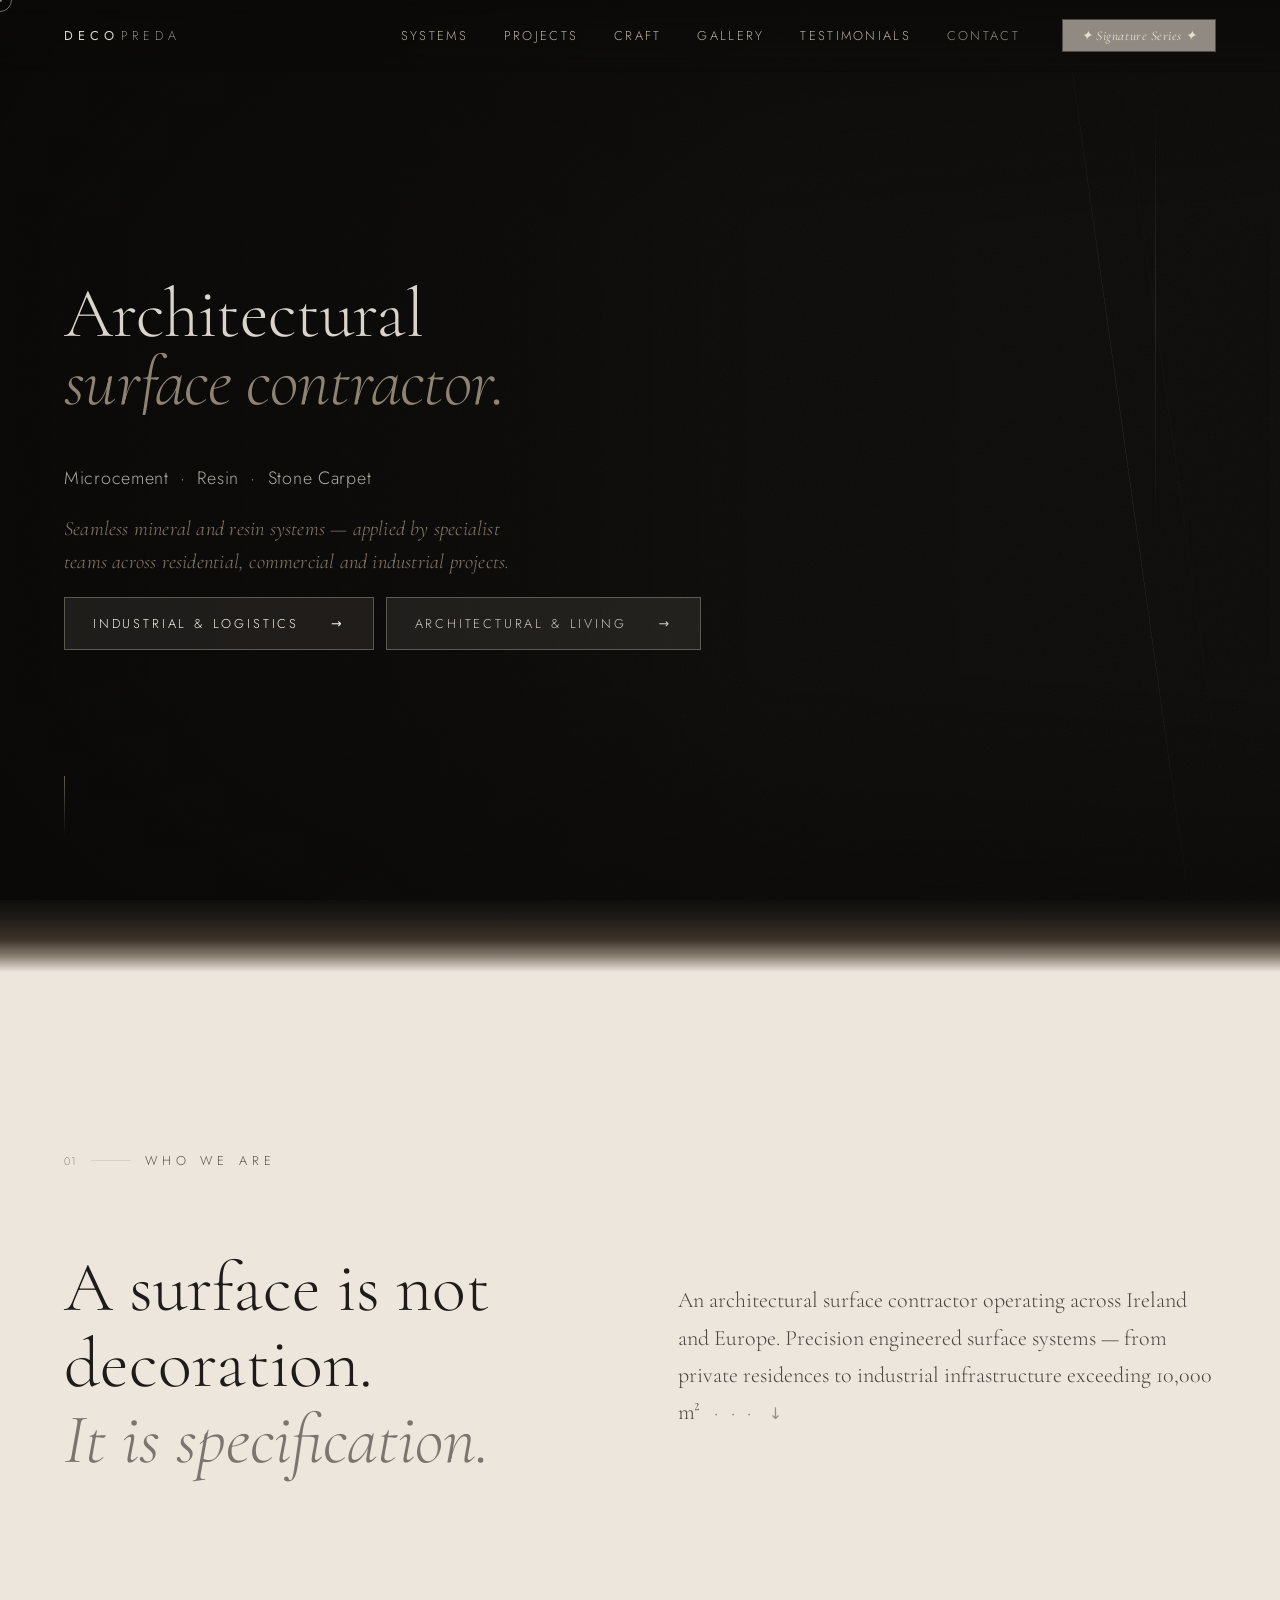
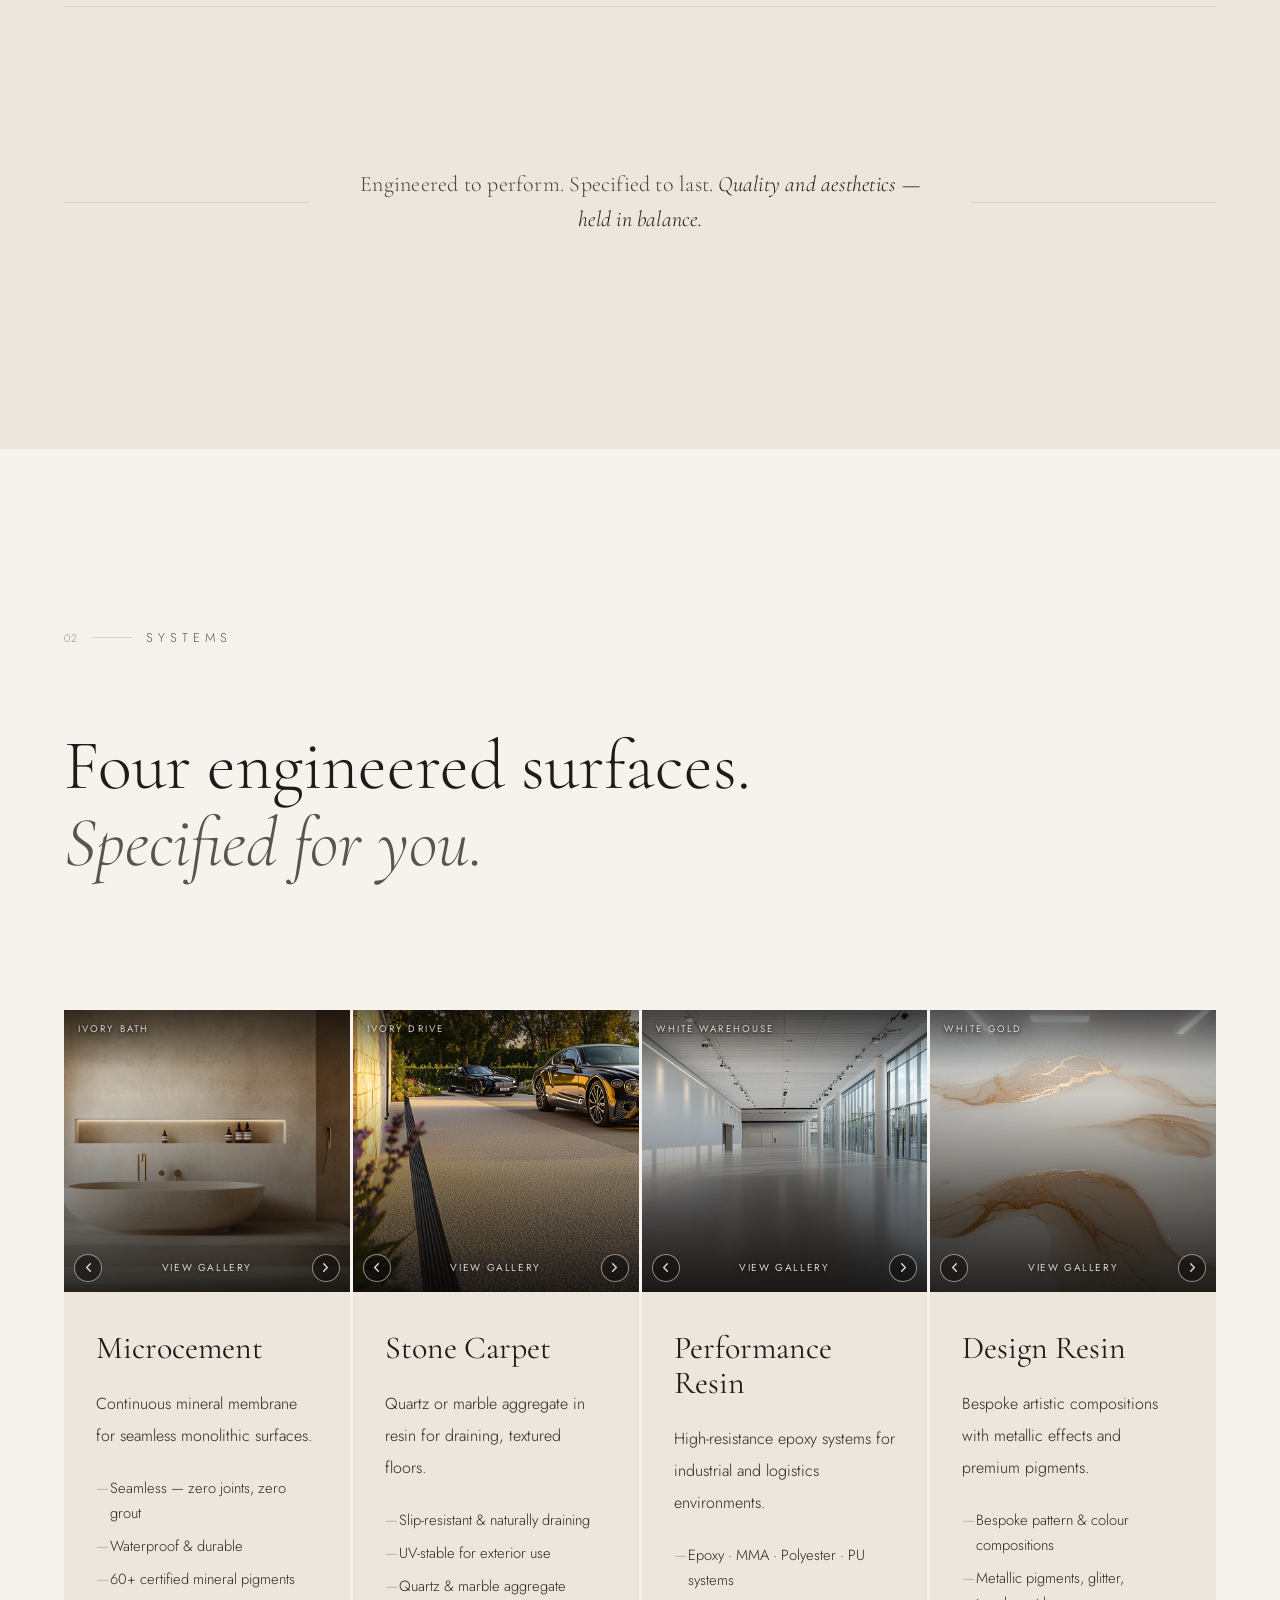
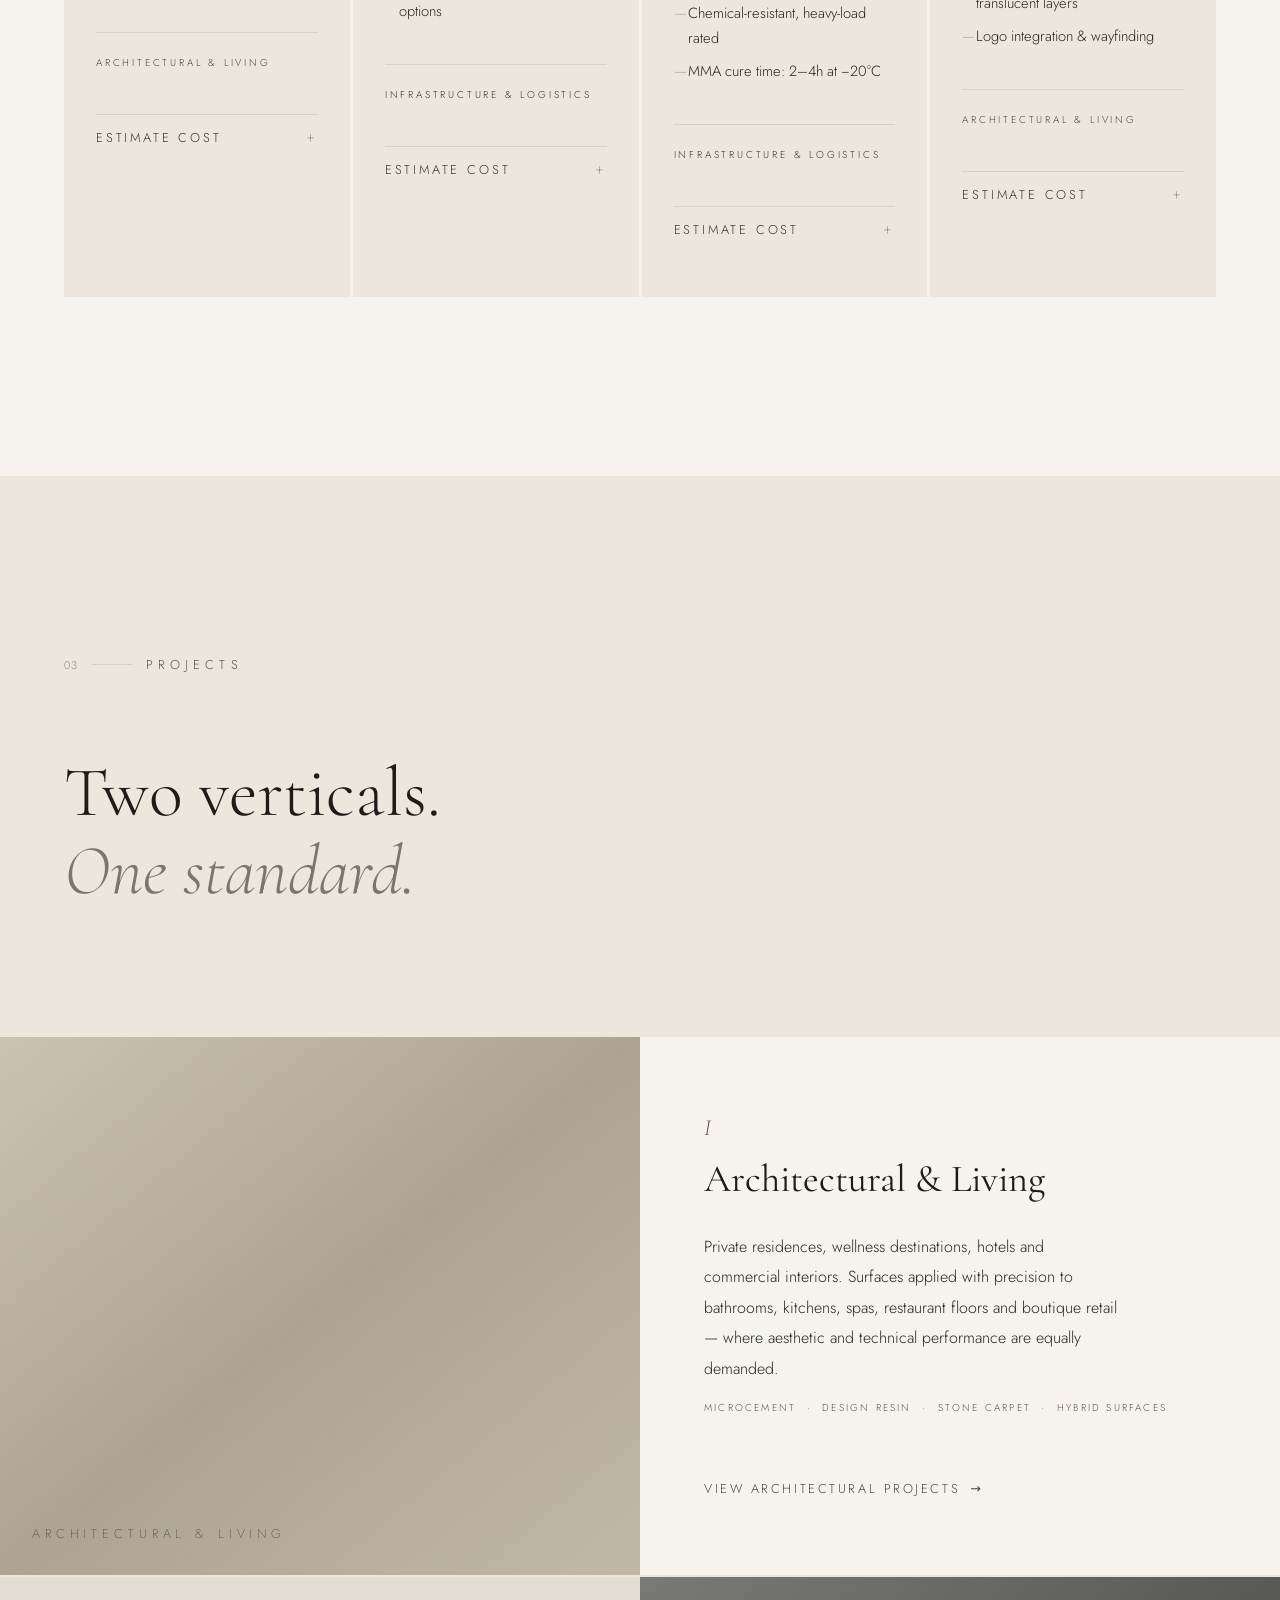
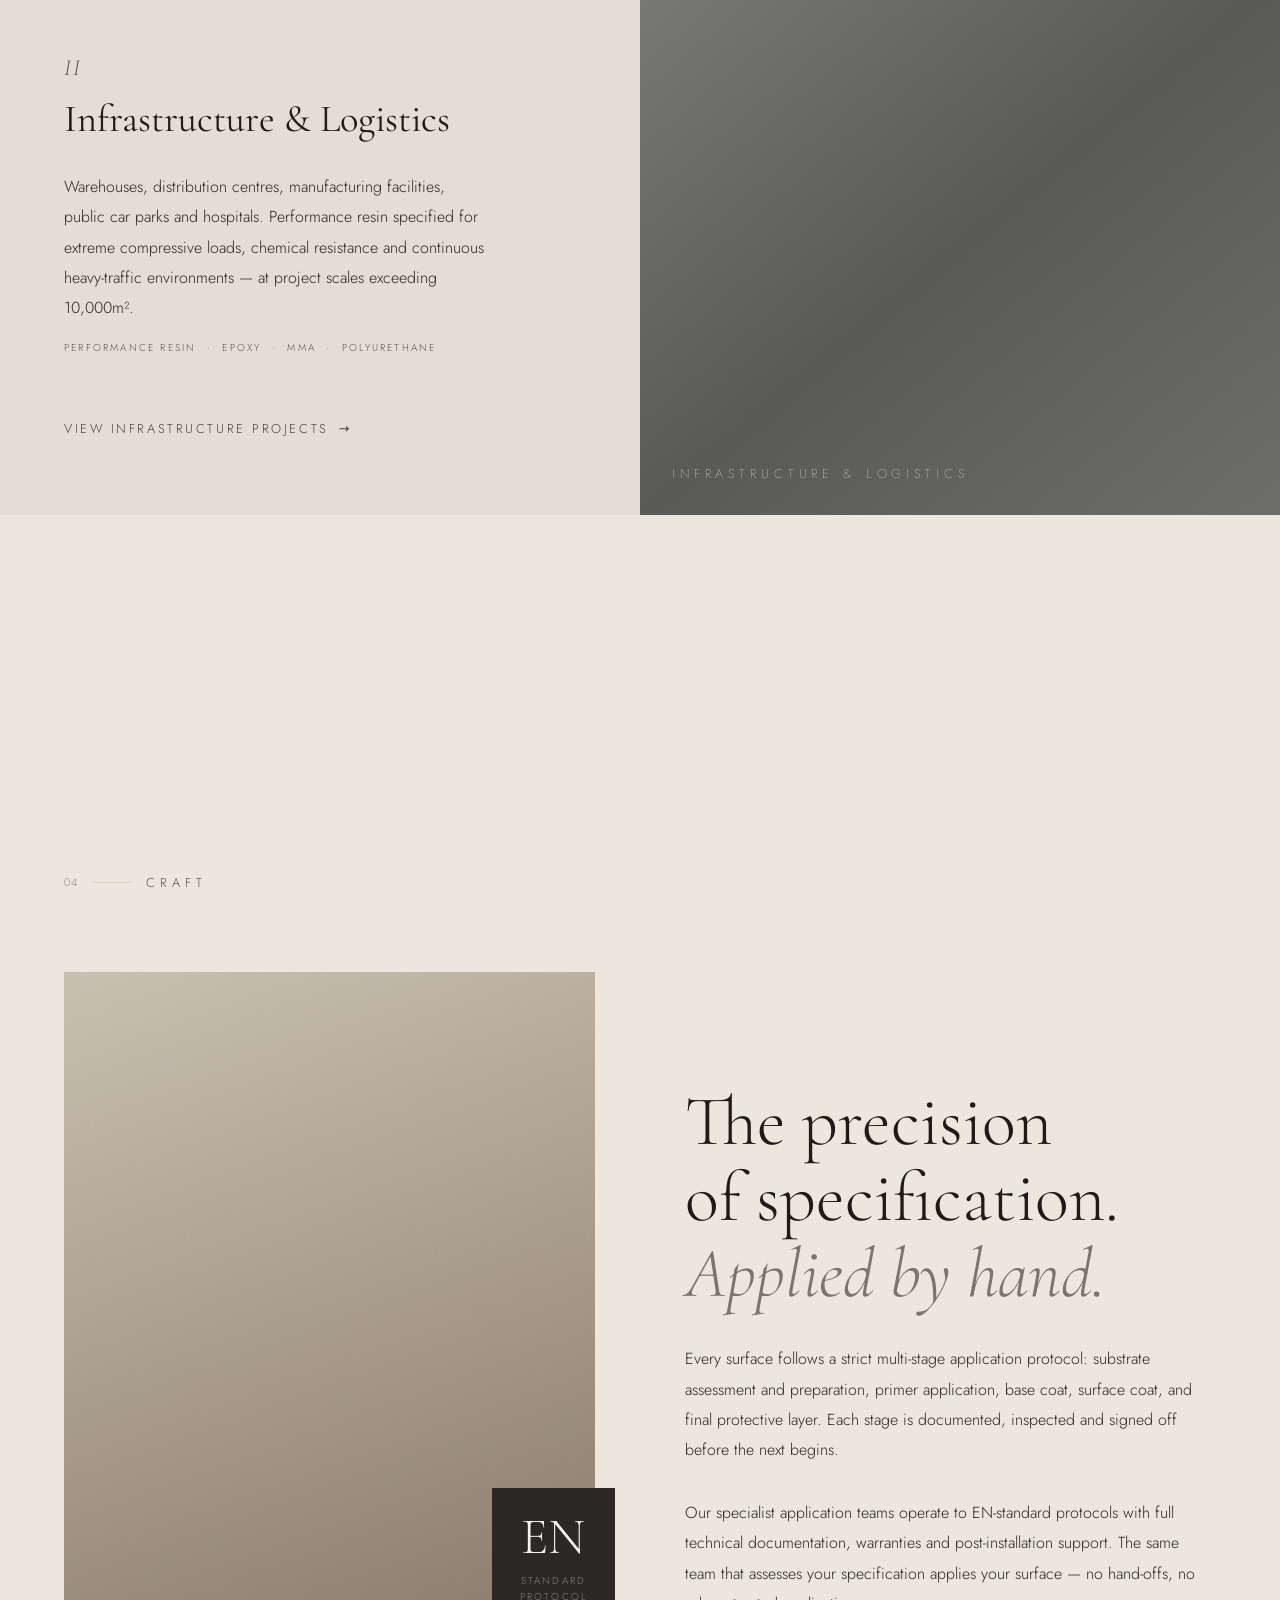
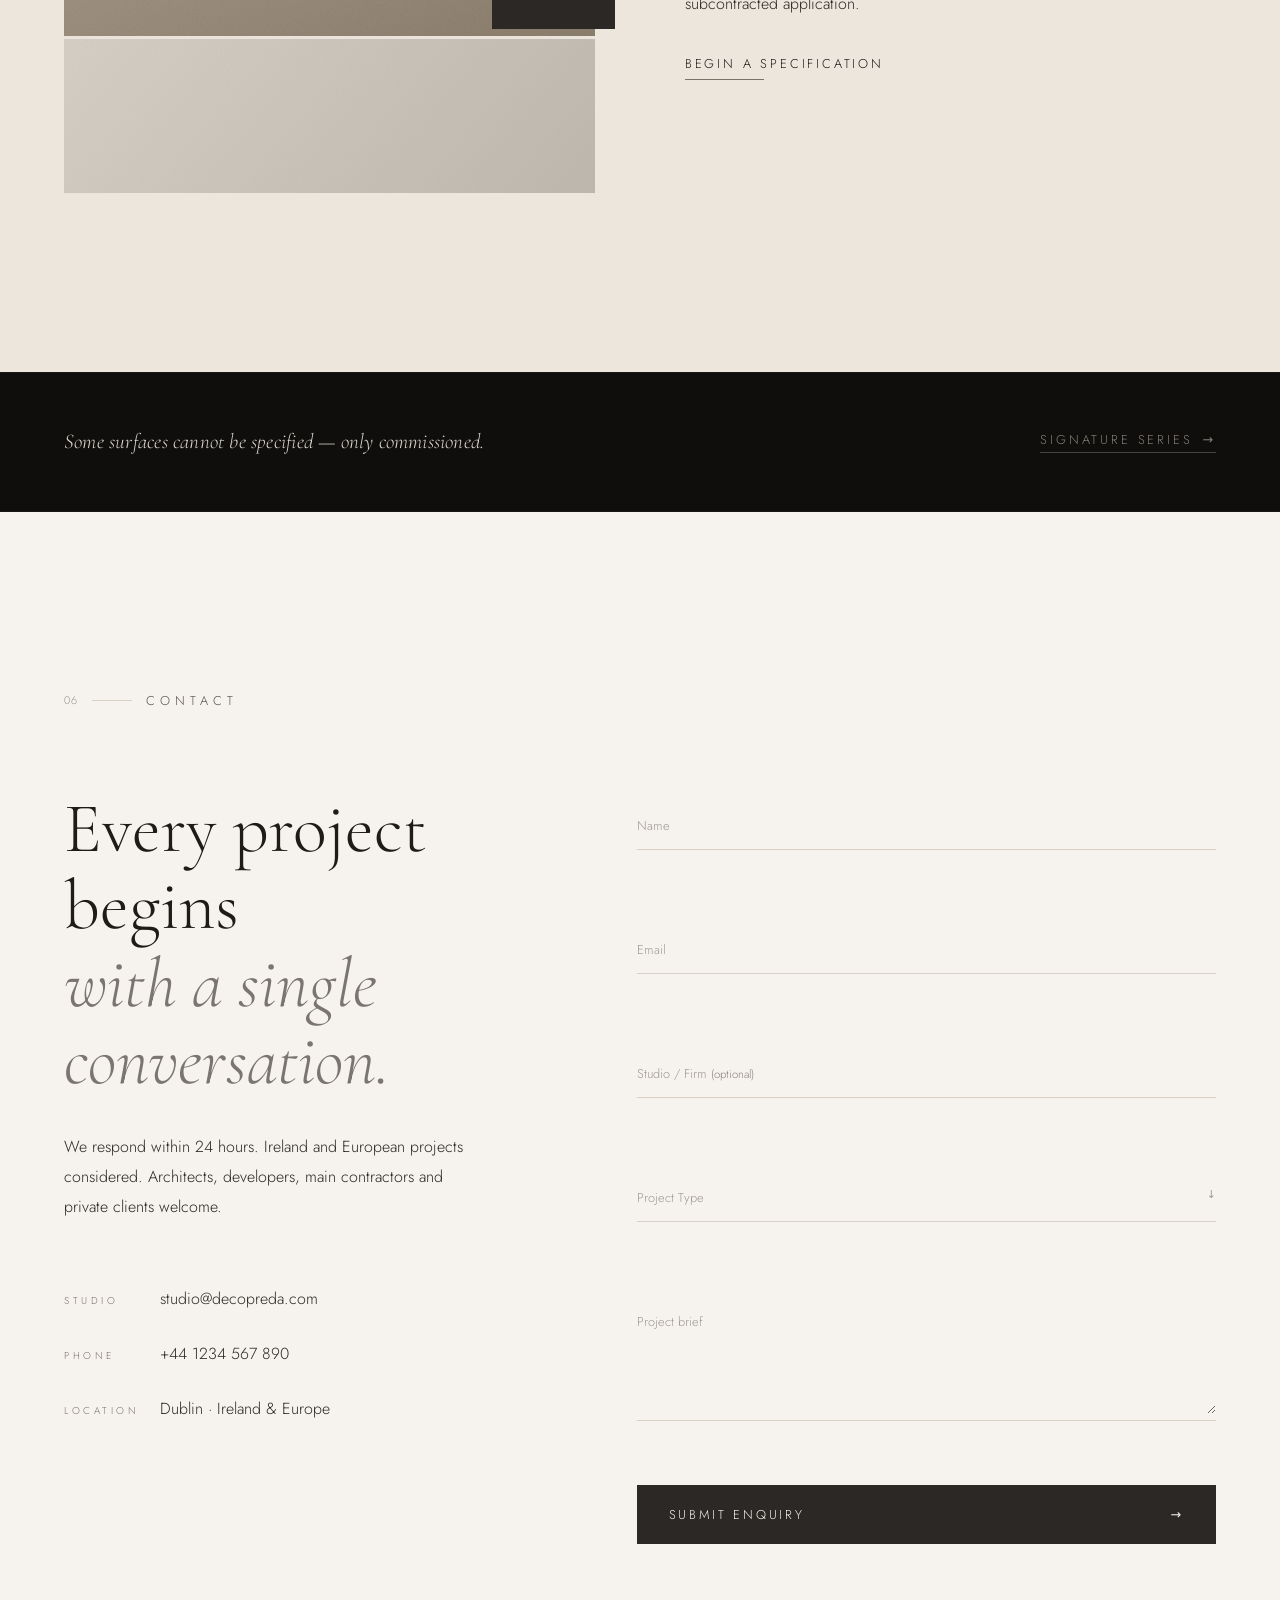
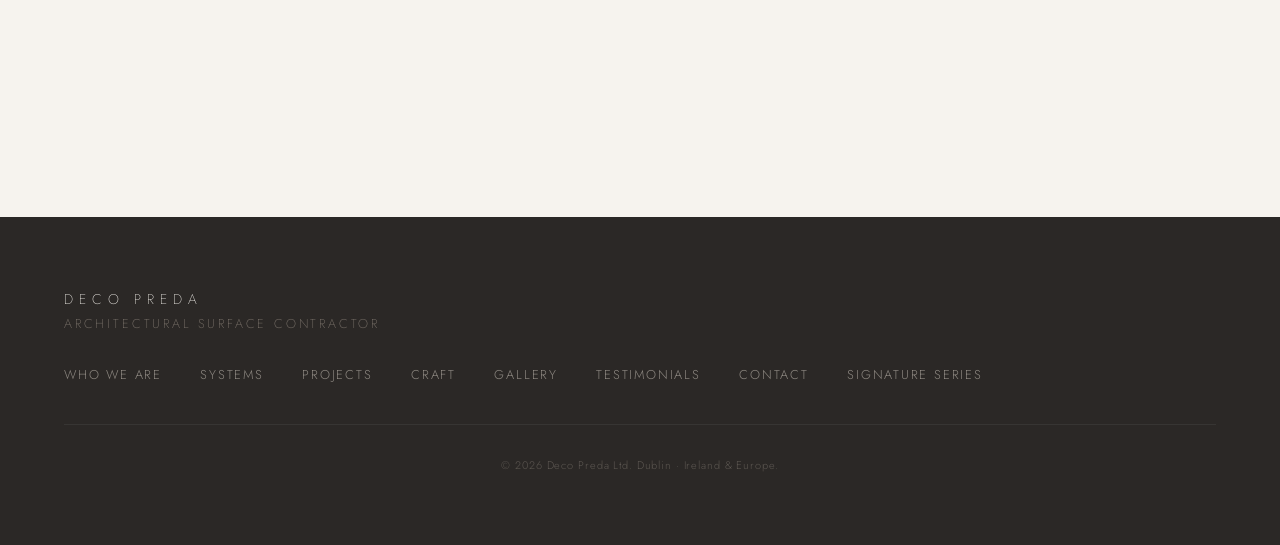
==== commit 83a23ed1: "Update index.html" ====
--- a/index.html
+++ b/index.html
@@ -41,8 +41,8 @@
       DECO<span class="nav__wordmark-thin">PREDA</span>
     </a>
     <button class="nav__burger" id="navBurger" aria-label="Open menu" aria-expanded="false" aria-controls="navPanel">
-     <span style="display:block;width:22px;height:1.5px;background:currentColor;transition:transform 0.3s ease;margin-bottom:6px;"></span>
-      <span style="display:block;width:22px;height:1.5px;background:currentColor;transition:transform 0.3s ease;"></span>
+   <span></span>
+      <span></span>
     </button>
     <div class="nav__panel" id="navPanel" aria-hidden="true">
       <div class="menu-scroll" id="menuScroll">
--- a/style.css
+++ b/style.css
@@ -3126,7 +3126,6 @@
    ══════════════════════════════════════════════════════════ */
 
 .nav__backdrop {
-  display: none;
   position: fixed;
   inset: 0;
   z-index: 9990;
@@ -3134,11 +3133,12 @@
   opacity: 0;
   transition: opacity 0.35s ease;
   pointer-events: none;
+  visibility: hidden;
 }
 .nav__backdrop.open {
-  display: block;
   opacity: 1;
   pointer-events: auto;
+  visibility: visible;
 }
 
 /* ── Desktop reset ── */
@@ -3187,7 +3187,14 @@
     z-index: 10001 !important;
   }
 
-  /* Panel: container fix, overflow hidden pentru a tăia conținutul */
+  /* X la deschidere */
+  .nav__burger.open span:nth-child(1) {
+    transform: translateY(7px) rotate(45deg);
+  }
+  .nav__burger.open span:nth-child(2) {
+    transform: translateY(-7px) rotate(-45deg);
+  }
+
   .nav__panel {
     position: fixed !important;
     top: 0 !important;
@@ -3197,7 +3204,6 @@
     width: 65vw !important;
     max-width: 290px !important;
     height: 100% !important;
-    /* Fundal crem deschis — lizibil, elegant */
     background: #F5F0E8 !important;
     backdrop-filter: none !important;
     -webkit-backdrop-filter: none !important;
@@ -3207,26 +3213,22 @@
     border-right: none !important;
     border-radius: 0 !important;
     box-shadow: -8px 0 40px rgba(0,0,0,0.25) !important;
-    /* CRITIC: overflow hidden pe panel, scroll pe menu-scroll absolut */
     overflow: hidden !important;
     z-index: 9995 !important;
     pointer-events: none !important;
     transform: translateX(100%) !important;
     opacity: 1 !important;
-    visibility: hidden !important;
-    transition: transform 0.38s cubic-bezier(0.22, 1, 0.36, 1),
-                visibility 0s linear 0.38s !important;
+    visibility: visible !important;
+    transition: transform 0.38s cubic-bezier(0.22, 1, 0.36, 1) !important;
   }
 
   .nav__panel.open {
     transform: translateX(0) !important;
     pointer-events: auto !important;
+    opacity: 1 !important;
     visibility: visible !important;
-    transition: transform 0.38s cubic-bezier(0.22, 1, 0.36, 1),
-                visibility 0s linear 0s !important;
   }
 
-  /* Gradient fade jos */
   .nav__panel::after {
     content: '' !important;
     position: absolute !important;
@@ -3239,7 +3241,6 @@
     z-index: 2 !important;
   }
 
-  /* CRITIC: menu-scroll absolut umple panelul și scrollează singur */
   .menu-scroll {
     position: absolute !important;
     inset: 0 !important;
@@ -3262,7 +3263,6 @@
   }
   .menu-scroll::-webkit-scrollbar { display: none !important; }
 
-  /* Link-uri — text închis pe fundal deschis */
   .nav__item {
     font-family: var(--serif) !important;
     font-weight: 300 !important;
@@ -3294,18 +3294,18 @@
     white-space: nowrap !important;
     transition: opacity 0.15s ease !important;
     flex-shrink: 0 !important;
+    opacity: 1 !important;
   }
   .nav__item::after  { display: none !important; }
   .nav__item::before { display: none !important; }
 
-  /* Opacitate progresivă */
-  .nav__item:nth-child(1) { opacity: 1.00 !important; }
-  .nav__item:nth-child(2) { opacity: 0.50 !important; }
-  .nav__item:nth-child(3) { opacity: 0.10 !important; }
-  .nav__item:nth-child(4) { opacity: 0.10 !important; }
-  .nav__item:nth-child(5) { opacity: 0.10 !important; }
-  .nav__item:nth-child(6) { opacity: 0.10 !important; }
-  .nav__item:nth-child(7) { opacity: 0.10 !important; }
+  .nav__item:nth-child(1),
+  .nav__item:nth-child(2),
+  .nav__item:nth-child(3),
+  .nav__item:nth-child(4),
+  .nav__item:nth-child(5),
+  .nav__item:nth-child(6),
+  .nav__item:nth-child(7) { opacity: 1 !important; }
 
   .nav__item:hover,
   .nav__item:active,
@@ -3318,7 +3318,6 @@
     border-radius: 4px !important;
   }
 
-  /* Contact */
   .nav__item--contact {
     font-family: var(--sans) !important;
     font-size: 9px !important;
@@ -3330,7 +3329,7 @@
     border-top: 1px solid rgba(138,129,120,0.12) !important;
     border-bottom: none !important;
     margin-top: 8px !important;
-    opacity: 0.85 !important;
+    opacity: 1 !important;
     min-height: 48px !important;
     pointer-events: auto !important;
     touch-action: manipulation !important;
@@ -3343,7 +3342,6 @@
     color: #1A1816 !important;
   }
 
-  /* Signature Series */
   .nav__item--sig {
     font-family: var(--serif) !important;
     font-style: italic !important;
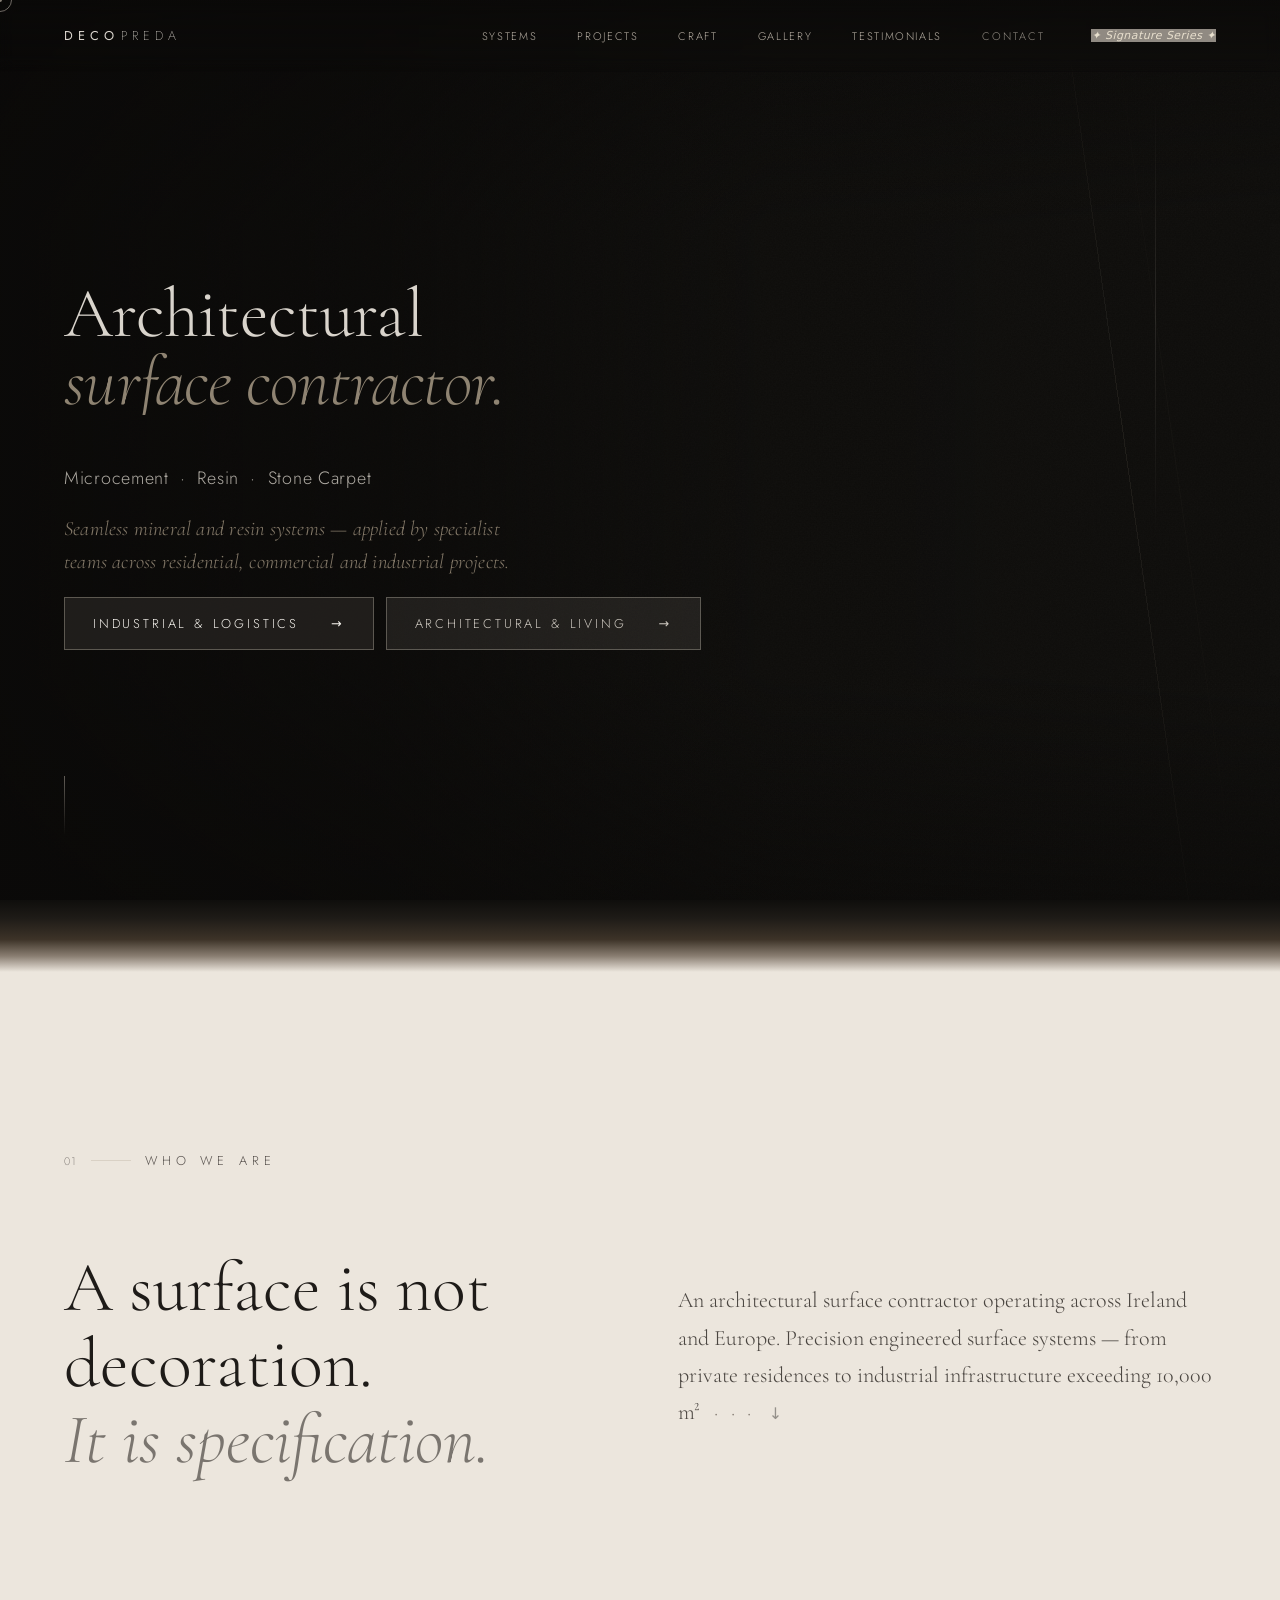
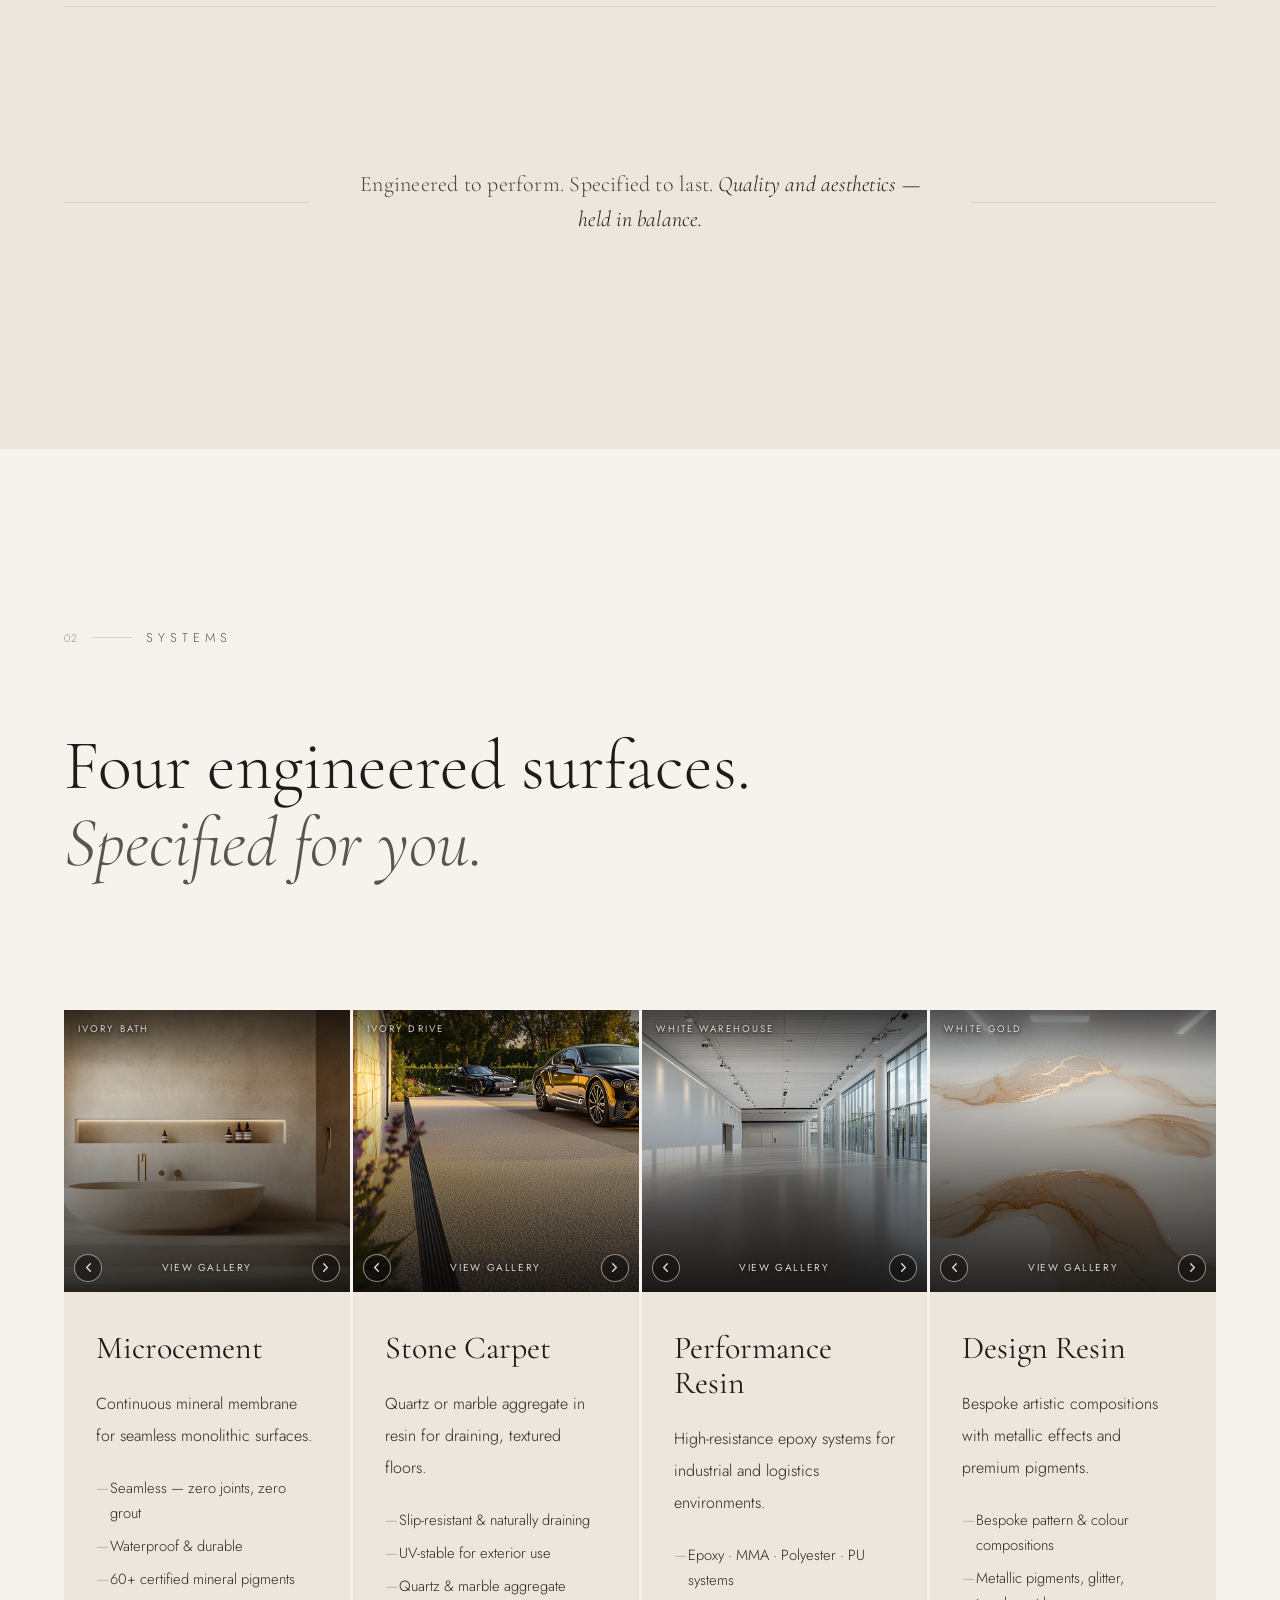
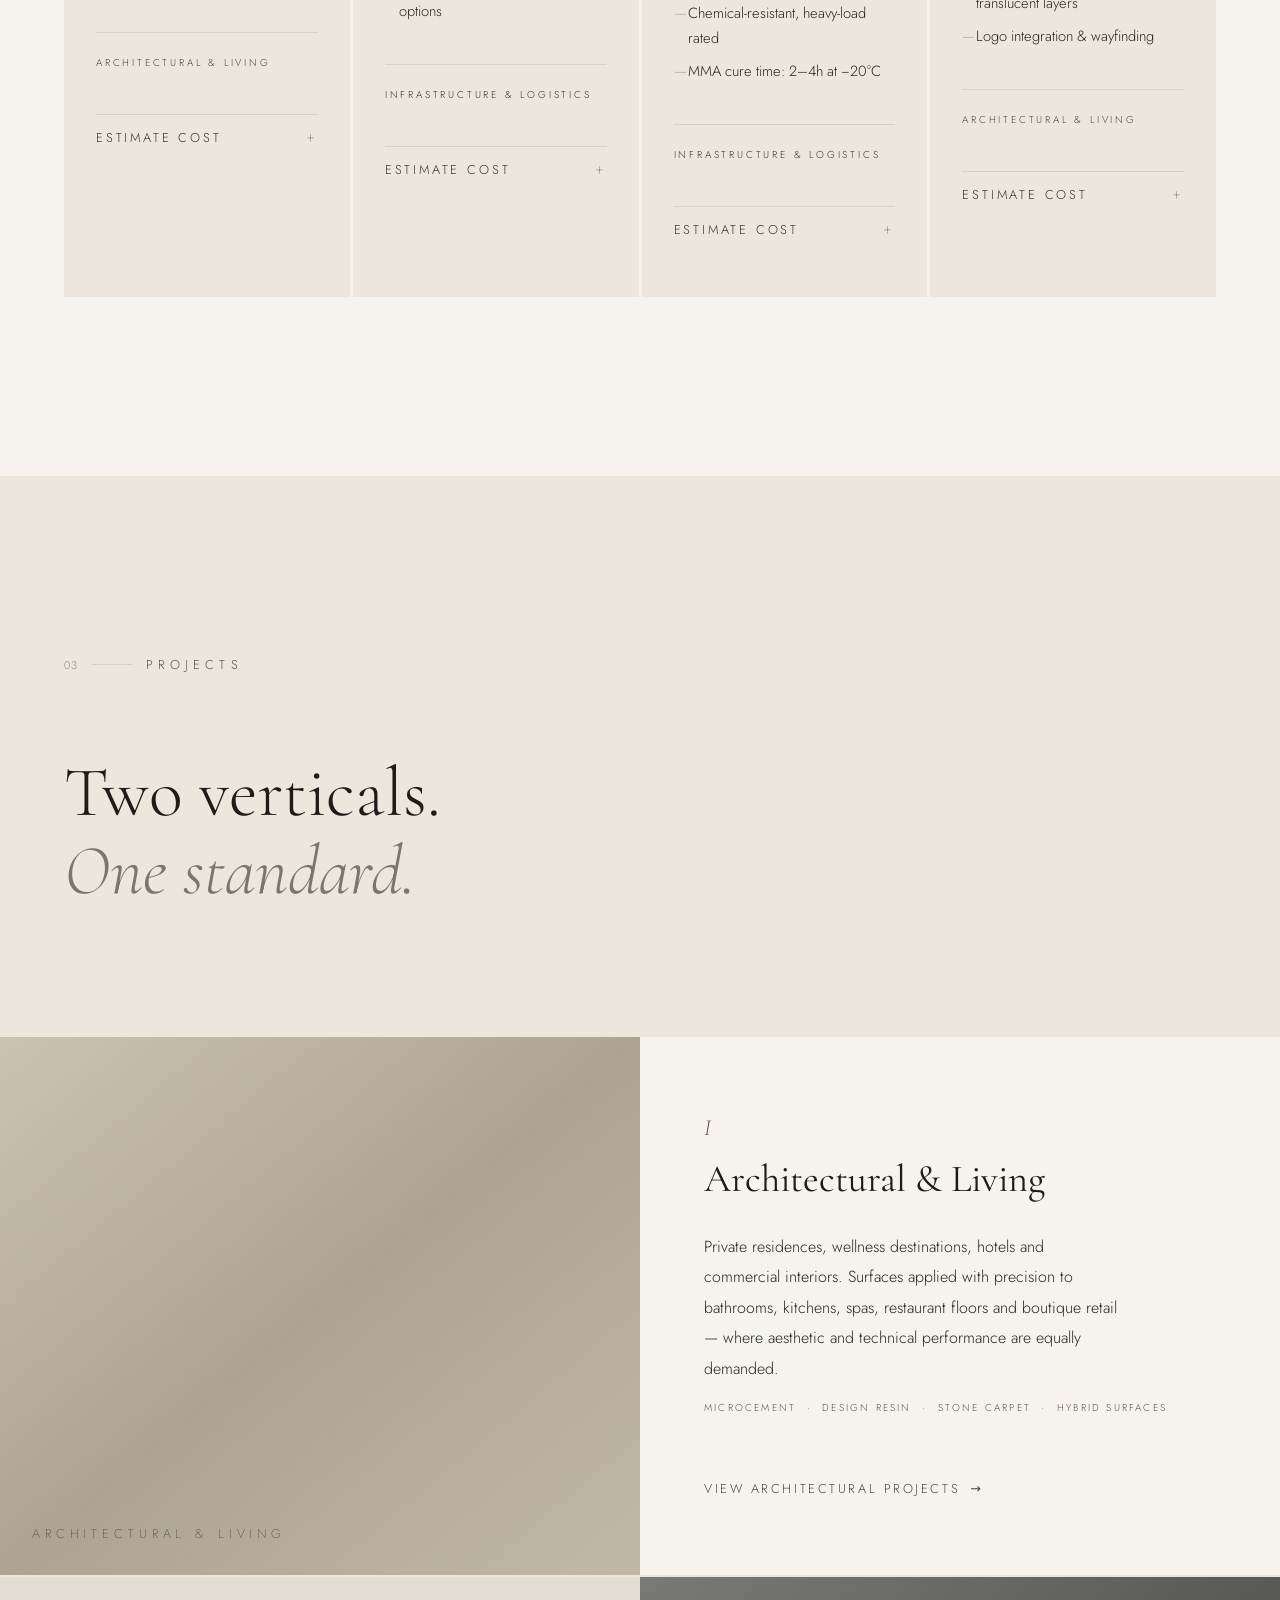
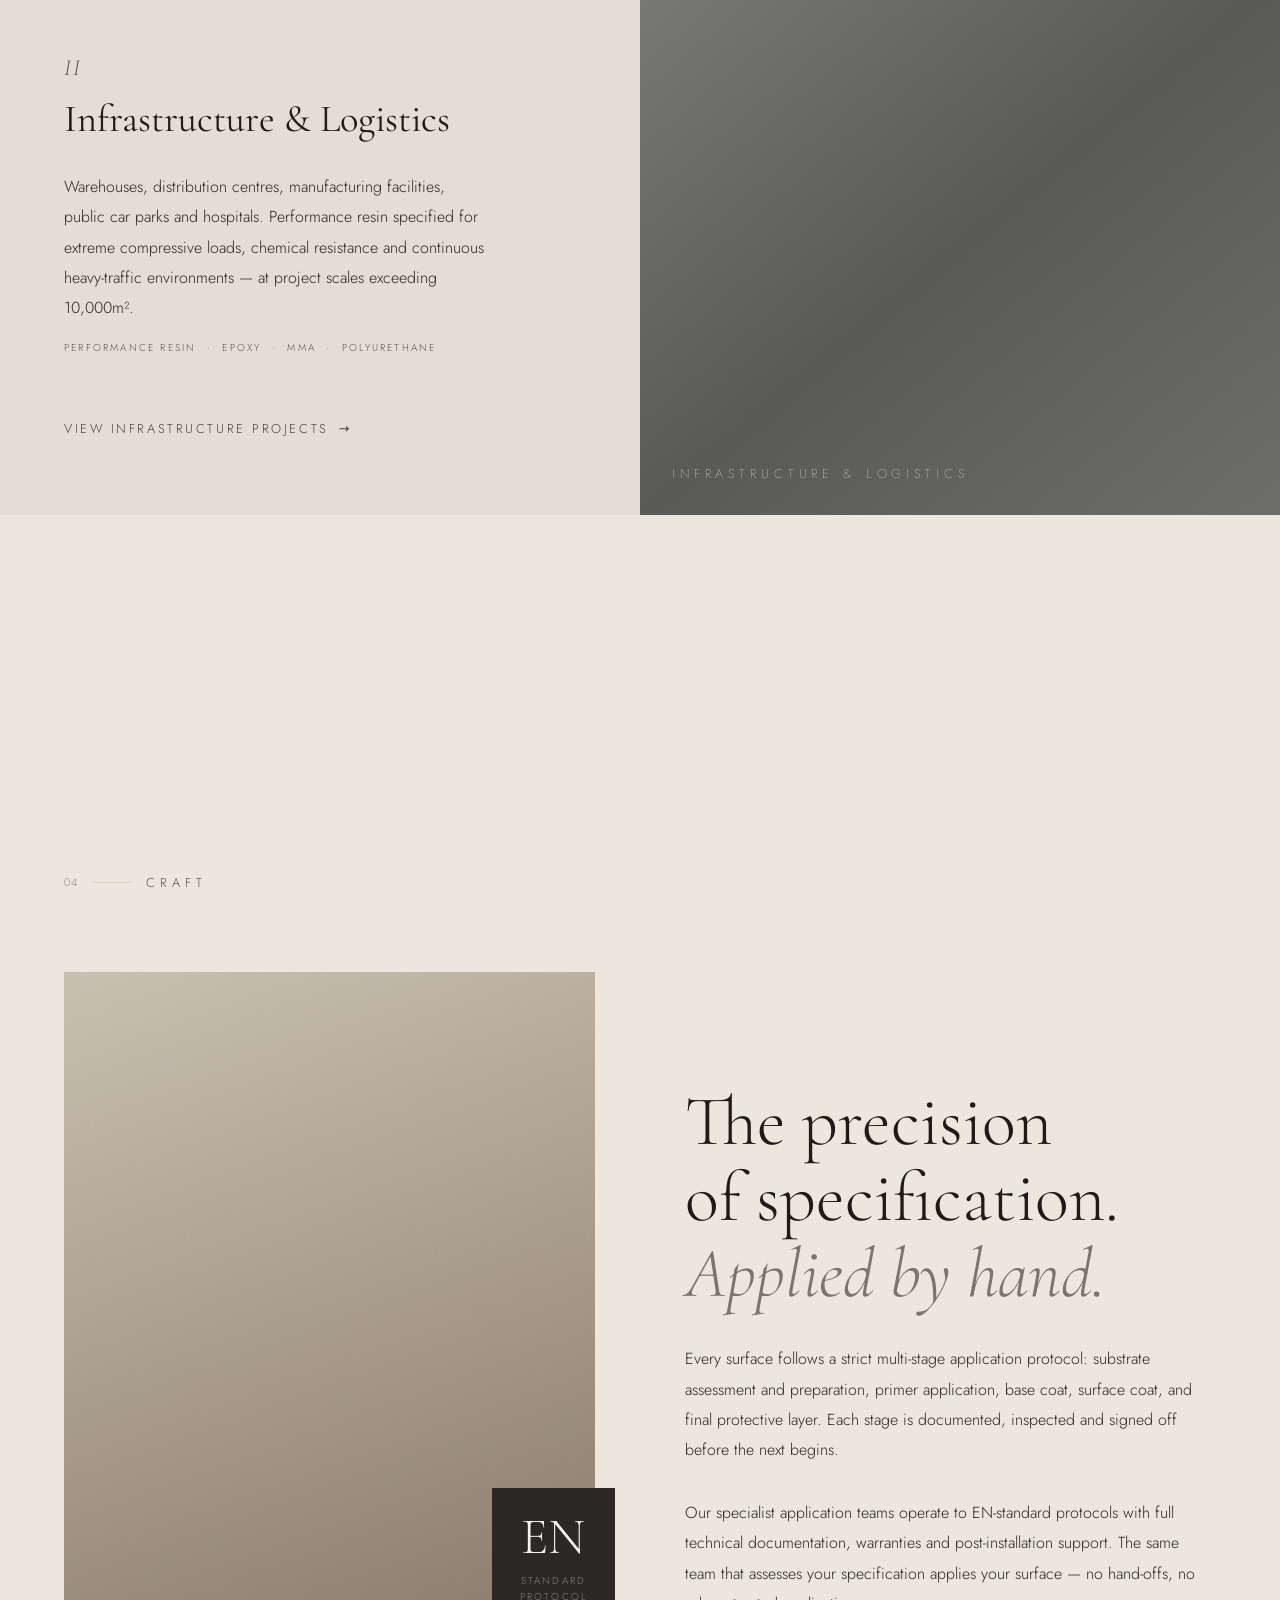
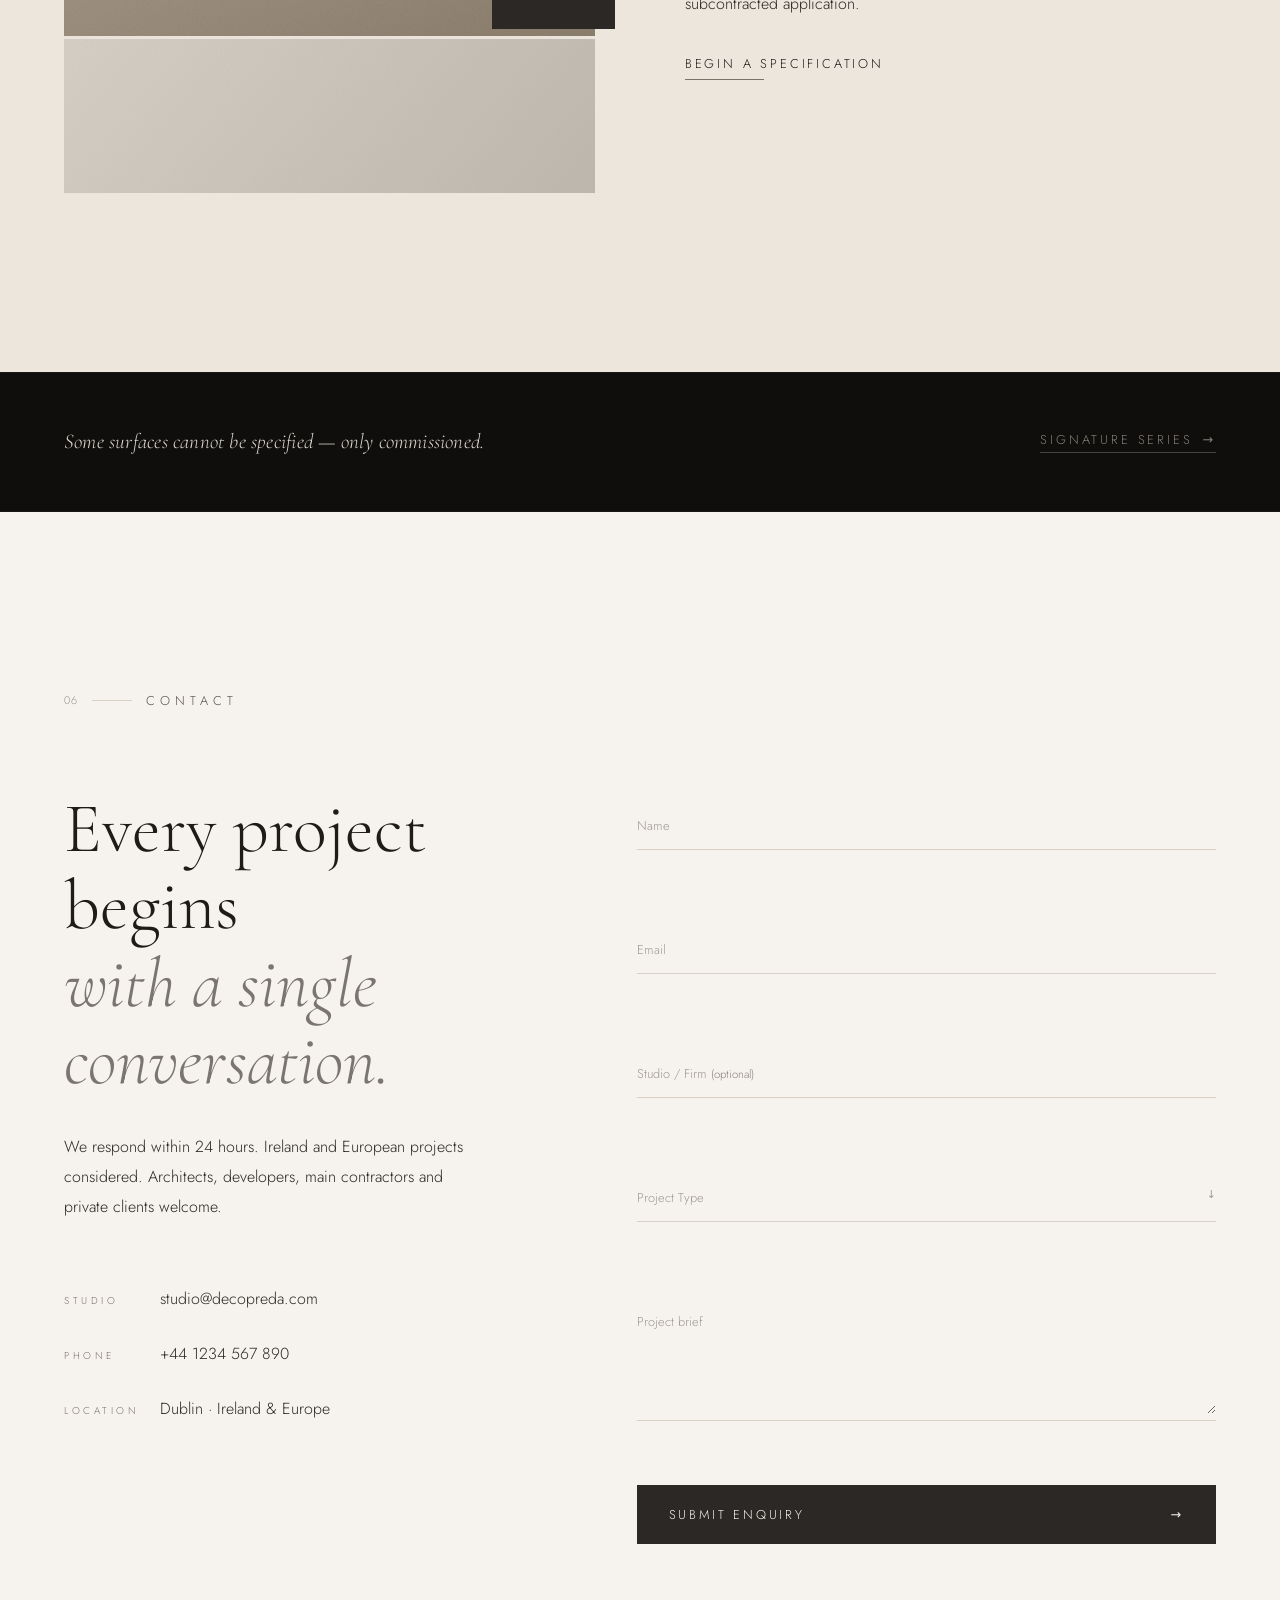
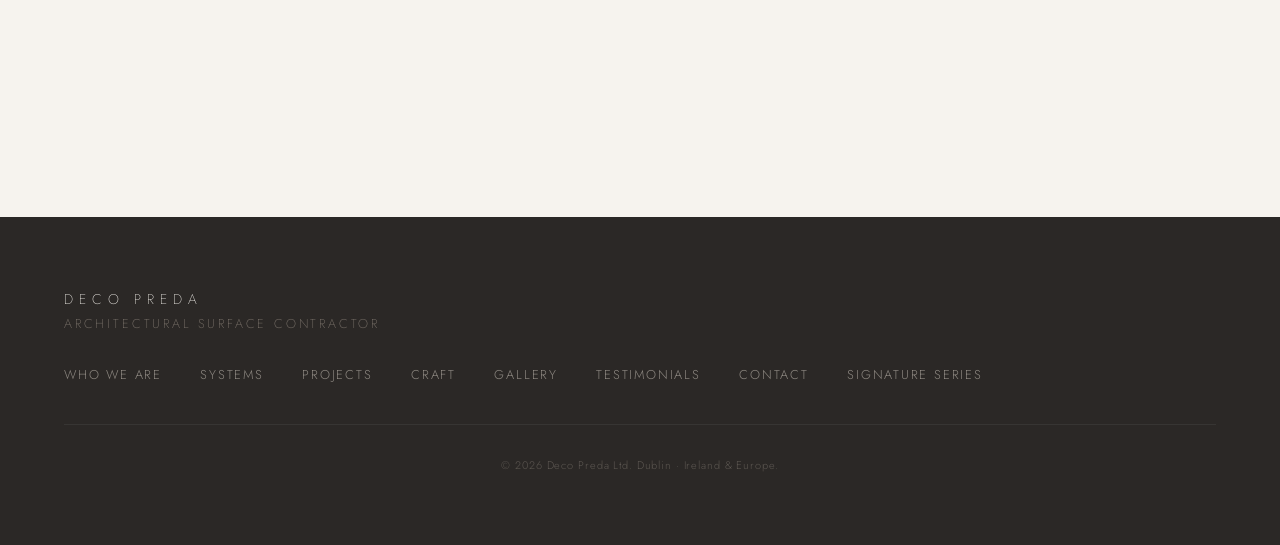
==== commit b70f17dd: "Update index.html" ====
--- a/index.html
+++ b/index.html
@@ -17,7 +17,7 @@
   <link rel="preconnect" href="https://fonts.googleapis.com" />
   <link rel="preconnect" href="https://fonts.gstatic.com" crossorigin />
   <link href="https://fonts.googleapis.com/css2?family=Cormorant+Garamond:ital,wght@0,200;0,300;0,400;1,200;1,300;1,400&family=Jost:wght@200;300;400&display=swap" rel="stylesheet" />
-  <link rel="stylesheet" href="style.css" />
+  <link rel="stylesheet" href="style.css?v=2" />
 </head>
 <body>
 
--- a/style.css
+++ b/style.css
@@ -360,6 +360,12 @@
   gap: 7px;
   padding: var(--s-xs);
   z-index: 10;
+}
+
+@media (max-width: 900px) {
+  .nav__burger {
+    display: flex !important;
+  }
 }
 
 .nav__burger span {
@@ -3122,252 +3128,164 @@
 }
 
 /* ══════════════════════════════════════════════════════════
-   38. MOBILE NAV — FLOATING SIDEBAR
+   38. MOBILE NAV — FIX FINAL IOS & VIZIBILITATE
    ══════════════════════════════════════════════════════════ */
 
 .nav__backdrop {
   position: fixed;
   inset: 0;
   z-index: 9990;
-  background: rgba(6, 5, 4, 0.55);
+  background: rgba(6, 5, 4, 0.6);
   opacity: 0;
-  transition: opacity 0.35s ease;
+  visibility: hidden;
+  transition: opacity 0.4s ease;
   pointer-events: none;
-  visibility: hidden;
 }
 .nav__backdrop.open {
   opacity: 1;
+  visibility: visible;
   pointer-events: auto;
-  visibility: visible;
-}
-
-/* ── Desktop reset ── */
+}
+
+/* ── Desktop ── */
 @media (min-width: 901px) {
-  .nav__backdrop { display: none !important; }
   .nav__panel {
     position: static !important;
     transform: none !important;
-    opacity: 1 !important;
-    pointer-events: all !important;
-    overflow: visible !important;
-    max-height: none !important;
-    height: auto !important;
+    display: flex !important;
     background: transparent !important;
     backdrop-filter: none !important;
     -webkit-backdrop-filter: none !important;
-    border: none !important;
-    box-shadow: none !important;
-    border-radius: 0 !important;
-    padding: 0 !important;
-    display: flex !important;
+    width: auto !important;
+    height: auto !important;
+    pointer-events: auto !important;
     visibility: visible !important;
+    opacity: 1 !important;
   }
   .menu-scroll {
-    display: contents;
-    position: static !important;
+    display: flex !important;
+    flex-direction: row !important;
+    gap: 2.5rem !important;
+    padding: 0 !important;
     overflow: visible !important;
-    height: auto !important;
+    align-items: center !important;
   }
-  .nav__item { opacity: 1 !important; }
-  .nav__item:nth-child(1),
-  .nav__item:nth-child(2),
-  .nav__item:nth-child(3),
-  .nav__item:nth-child(4),
-  .nav__item:nth-child(5),
-  .nav__item:nth-child(6),
-  .nav__item:nth-child(7) { opacity: 1 !important; }
+  .nav__item {
+    font-size: 11px !important;
+    font-family: var(--sans) !important;
+    text-transform: uppercase;
+    letter-spacing: 0.15em;
+    border: none !important;
+    padding: 0 !important;
+    opacity: 1 !important;
+    width: auto !important;
+  }
+  .nav__burger, .nav__backdrop {
+    display: none !important;
+  }
 }
 
 /* ── Mobile ── */
 @media (max-width: 900px) {
 
   .nav__burger {
-    display: flex !important;
-    position: relative !important;
     z-index: 10001 !important;
+    position: relative;
+    color: #F5F0E8;
+    transition: color 0.3s ease;
   }
-
-  /* X la deschidere */
-  .nav__burger.open span:nth-child(1) {
-    transform: translateY(7px) rotate(45deg);
+  .nav__burger.open {
+    color: #1A1714 !important;
   }
-  .nav__burger.open span:nth-child(2) {
-    transform: translateY(-7px) rotate(-45deg);
+  .nav__burger span {
+    display: block;
+    width: 22px;
+    height: 1.5px;
+    background: currentColor;
+    transition: transform 0.3s ease;
+    transform-origin: center center;
   }
+  .nav__burger span:nth-child(1) { margin-bottom: 6px; }
+  .nav__burger.open span:nth-child(1) { transform: translateY(3.75px) rotate(45deg); }
+  .nav__burger.open span:nth-child(2) { transform: translateY(-3.75px) rotate(-45deg); }
 
   .nav__panel {
     position: fixed !important;
-    top: 0 !important;
-    right: 0 !important;
-    left: auto !important;
-    bottom: 0 !important;
-    width: 65vw !important;
-    max-width: 290px !important;
-    height: 100% !important;
-    background: #F5F0E8 !important;
-    backdrop-filter: none !important;
-    -webkit-backdrop-filter: none !important;
-    border-left: 1px solid rgba(138,129,120,0.20) !important;
-    border-top: none !important;
-    border-bottom: none !important;
-    border-right: none !important;
-    border-radius: 0 !important;
-    box-shadow: -8px 0 40px rgba(0,0,0,0.25) !important;
-    overflow: hidden !important;
+    top: 0;
+    right: 0;
+    width: 85vw;
+    max-width: 300px;
+    height: 100dvh;
+    background: rgba(245, 240, 232, 0.97) !important;
+    backdrop-filter: blur(10px);
+    -webkit-backdrop-filter: blur(10px);
     z-index: 9995 !important;
+    transform: translateX(100%);
+    transition: transform 0.4s cubic-bezier(0.2, 1, 0.3, 1);
+    display: flex !important;
+    flex-direction: column;
+    visibility: visible !important;
+    opacity: 1 !important;
     pointer-events: none !important;
-    transform: translateX(100%) !important;
-    opacity: 1 !important;
-    visibility: visible !important;
-    transition: transform 0.38s cubic-bezier(0.22, 1, 0.36, 1) !important;
   }
-
   .nav__panel.open {
-    transform: translateX(0) !important;
+    transform: translateX(0);
     pointer-events: auto !important;
-    opacity: 1 !important;
-    visibility: visible !important;
   }
 
-  .nav__panel::after {
-    content: '' !important;
-    position: absolute !important;
-    bottom: 0 !important;
-    left: 0 !important;
-    right: 0 !important;
-    height: 60px !important;
-    background: linear-gradient(to top, rgba(245,240,232,0.98) 0%, transparent 100%) !important;
-    pointer-events: none !important;
-    z-index: 2 !important;
+  .menu-scroll {
+    overflow-y: auto !important;
+    -webkit-overflow-scrolling: touch;
+    height: 100%;
+    display: flex;
+    flex-direction: column;
+    align-items: flex-end;
+    padding: 100px 30px 60px;
+    box-sizing: border-box;
   }
-
-  .menu-scroll {
-    position: absolute !important;
-    inset: 0 !important;
-    display: flex !important;
-    flex-direction: column !important;
-    align-items: flex-end !important;
-    padding-top: calc(var(--nav-h, 64px) + 28px) !important;
-    padding-right: 28px !important;
-    padding-bottom: 80px !important;
-    padding-left: 12px !important;
-    box-sizing: border-box !important;
-    overflow-y: scroll !important;
-    overflow-x: hidden !important;
-    -webkit-overflow-scrolling: touch !important;
-    touch-action: pan-y !important;
-    overscroll-behavior-y: contain !important;
-    scrollbar-width: none !important;
-    -ms-overflow-style: none !important;
-    z-index: 1 !important;
-  }
-  .menu-scroll::-webkit-scrollbar { display: none !important; }
 
   .nav__item {
     font-family: var(--serif) !important;
-    font-weight: 300 !important;
-    font-size: clamp(24px, 6vw, 30px) !important;
-    letter-spacing: 0.01em !important;
-    text-transform: none !important;
-    text-align: right !important;
-    width: 100% !important;
-    display: flex !important;
-    align-items: center !important;
-    justify-content: flex-end !important;
-    min-height: 56px !important;
-    padding: 10px 0 !important;
-    border: none !important;
-    border-bottom: 1px solid rgba(138,129,120,0.12) !important;
-    color: rgba(30, 24, 18, 0.92) !important;
-    text-shadow: none !important;
-    line-height: 1.2 !important;
-    background: transparent !important;
-    text-decoration: none !important;
-    cursor: pointer !important;
+    font-size: 28px !important;
+    color: #1A1714 !important;
+    text-decoration: none;
+    padding: 15px 0;
+    width: 100%;
+    text-align: right;
+    border-bottom: 1px solid rgba(0,0,0,0.05);
     pointer-events: auto !important;
-    touch-action: manipulation !important;
-    -webkit-user-select: none !important;
-    user-select: none !important;
-    position: relative !important;
-    z-index: 5 !important;
-    -webkit-tap-highlight-color: rgba(0,0,0,0.05) !important;
-    white-space: nowrap !important;
-    transition: opacity 0.15s ease !important;
-    flex-shrink: 0 !important;
+    touch-action: manipulation;
+    -webkit-tap-highlight-color: rgba(0,0,0,0.05);
+    transition: opacity 0.3s ease;
+  }
+
+  .nav__item:nth-child(1) { opacity: 1 !important; }
+  .nav__item:nth-child(2) { opacity: 0.6 !important; }
+  .nav__item:nth-child(n+3) { opacity: 0.3 !important; }
+
+  .nav__item:active { opacity: 1 !important; }
+  .nav__item:hover  { opacity: 1 !important; }
+
+  .nav__item--contact {
+    font-family: var(--sans) !important;
+    font-size: 11px !important;
+    letter-spacing: 0.25em;
+    text-transform: uppercase;
+    border: none;
+    margin-top: 8px;
+    opacity: 0.5 !important;
+  }
+  .nav__item--sig {
+    font-family: var(--serif) !important;
+    font-style: italic;
+    font-size: 20px !important;
+    color: #7A5F3A !important;
+    border: none;
+    margin-top: 4px;
+    opacity: 0.8 !important;
+  }
+  .nav__item--contact:active,
+  .nav__item--sig:active {
     opacity: 1 !important;
   }
-  .nav__item::after  { display: none !important; }
-  .nav__item::before { display: none !important; }
-
-  .nav__item:nth-child(1),
-  .nav__item:nth-child(2),
-  .nav__item:nth-child(3),
-  .nav__item:nth-child(4),
-  .nav__item:nth-child(5),
-  .nav__item:nth-child(6),
-  .nav__item:nth-child(7) { opacity: 1 !important; }
-
-  .nav__item:hover,
-  .nav__item:active,
-  .nav__item:focus {
-    opacity: 1 !important;
-    color: #0A0908 !important;
-  }
-  .nav__item:active {
-    background: rgba(0,0,0,0.04) !important;
-    border-radius: 4px !important;
-  }
-
-  .nav__item--contact {
-    font-family: var(--sans) !important;
-    font-size: 9px !important;
-    letter-spacing: 0.32em !important;
-    text-transform: uppercase !important;
-    color: rgba(90, 82, 72, 0.75) !important;
-    text-shadow: none !important;
-    padding: 12px 0 !important;
-    border-top: 1px solid rgba(138,129,120,0.12) !important;
-    border-bottom: none !important;
-    margin-top: 8px !important;
-    opacity: 1 !important;
-    min-height: 48px !important;
-    pointer-events: auto !important;
-    touch-action: manipulation !important;
-    flex-shrink: 0 !important;
-  }
-  .nav__item--contact::after { display: none !important; }
-  .nav__item--contact:hover,
-  .nav__item--contact:active {
-    opacity: 1 !important;
-    color: #1A1816 !important;
-  }
-
-  .nav__item--sig {
-    font-family: var(--serif) !important;
-    font-style: italic !important;
-    font-size: clamp(18px, 4.5vw, 24px) !important;
-    font-weight: 400 !important;
-    text-transform: none !important;
-    color: #7A5F3A !important;
-    text-shadow: none !important;
-    background: transparent !important;
-    border: none !important;
-    border-top: 1px solid rgba(183,158,110,0.22) !important;
-    padding: 12px 0 !important;
-    margin-top: 6px !important;
-    opacity: 1 !important;
-    min-height: 50px !important;
-    pointer-events: auto !important;
-    touch-action: manipulation !important;
-    flex-shrink: 0 !important;
-  }
-  .nav__item--sig::before { display: none !important; }
-  .nav__item--sig:hover,
-  .nav__item--sig:active {
-    opacity: 1 !important;
-    color: #5A4028 !important;
-    background: transparent !important;
-  }
-
-  .nav__burger { position: relative !important; z-index: 10001 !important; }
-}
+}
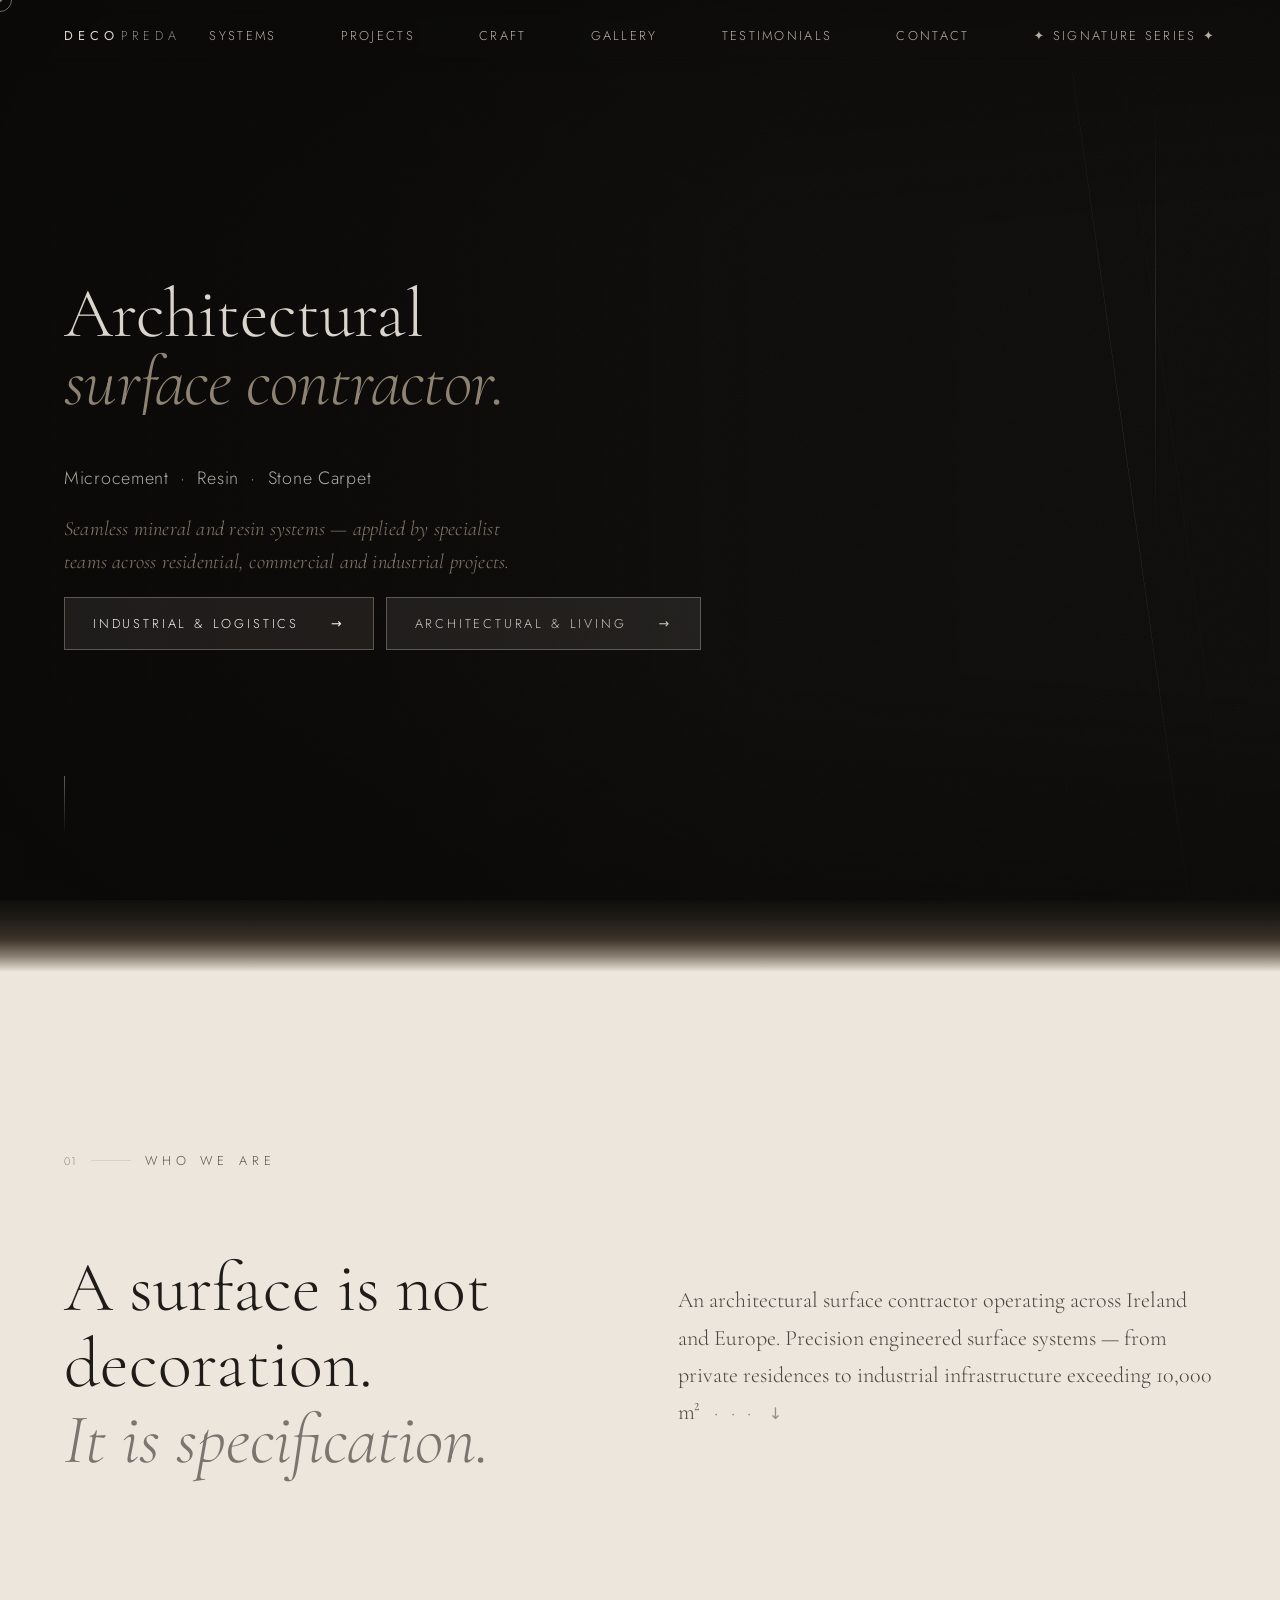
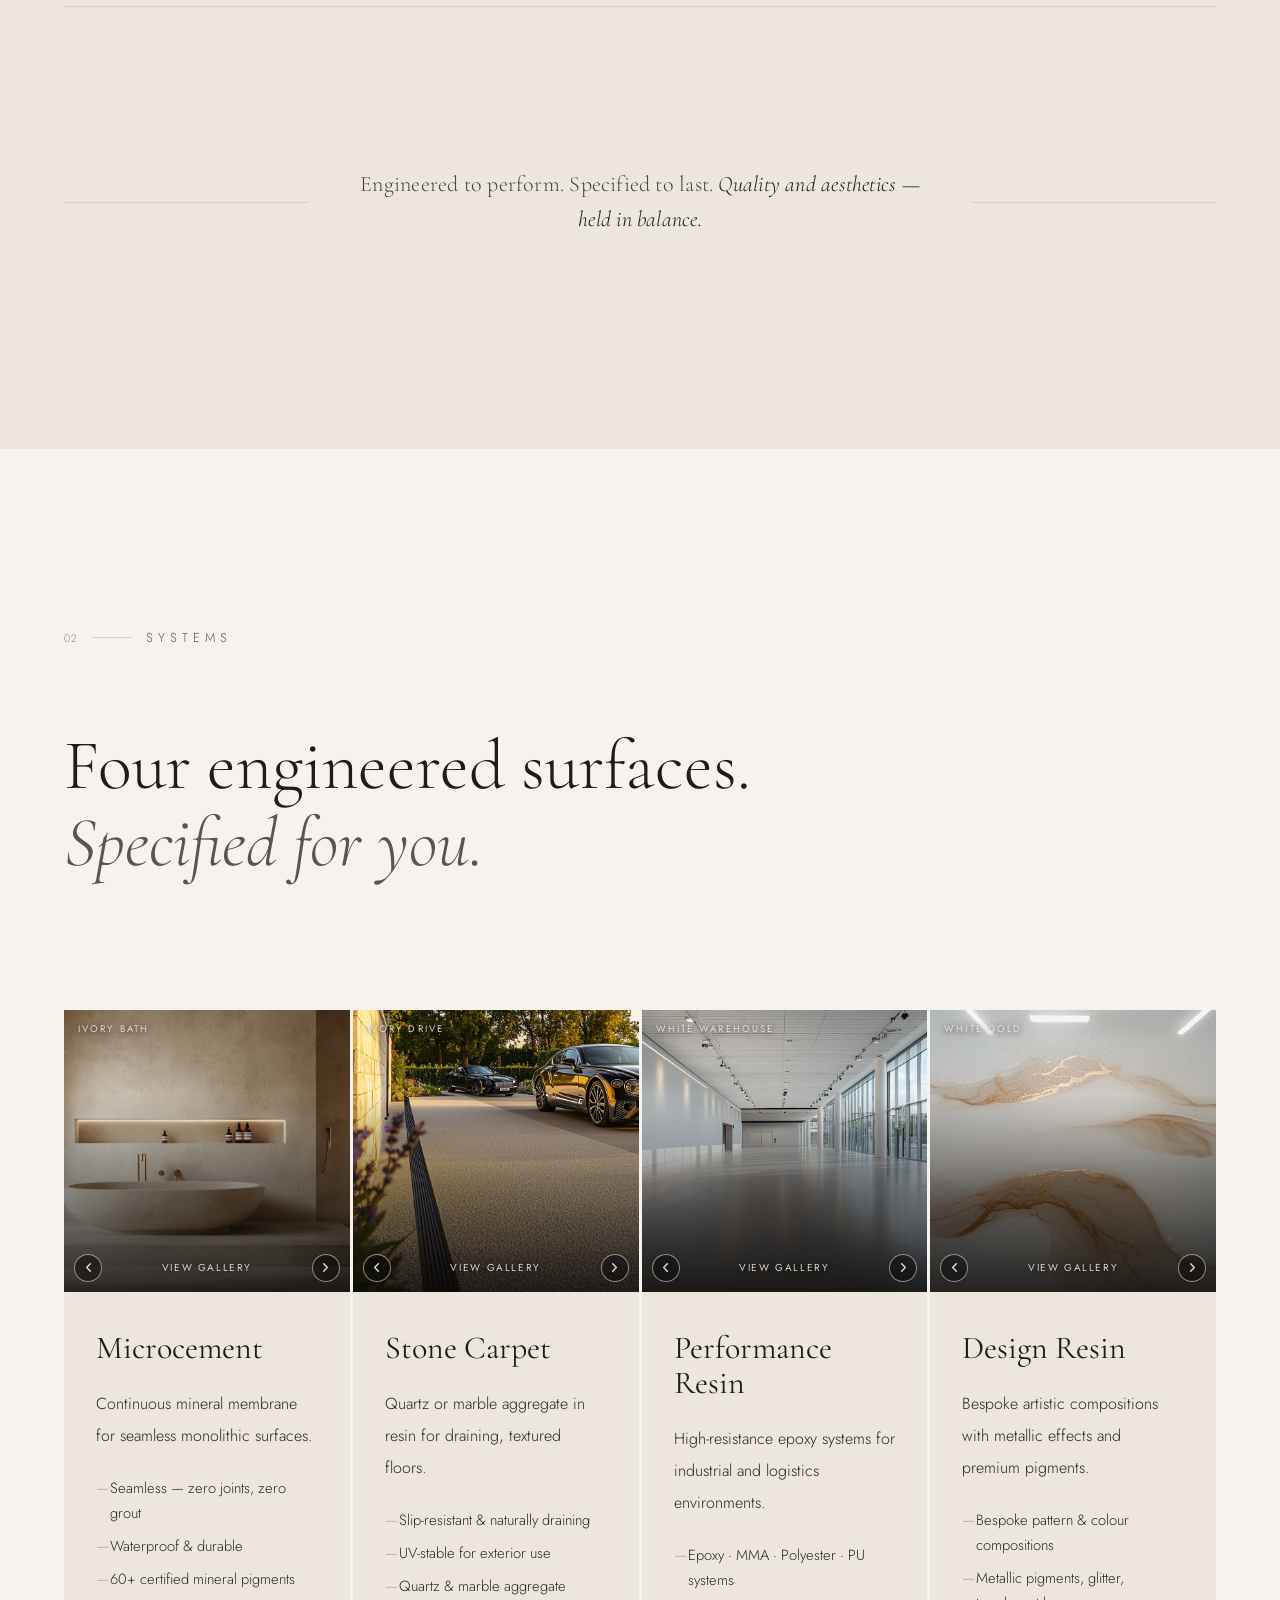
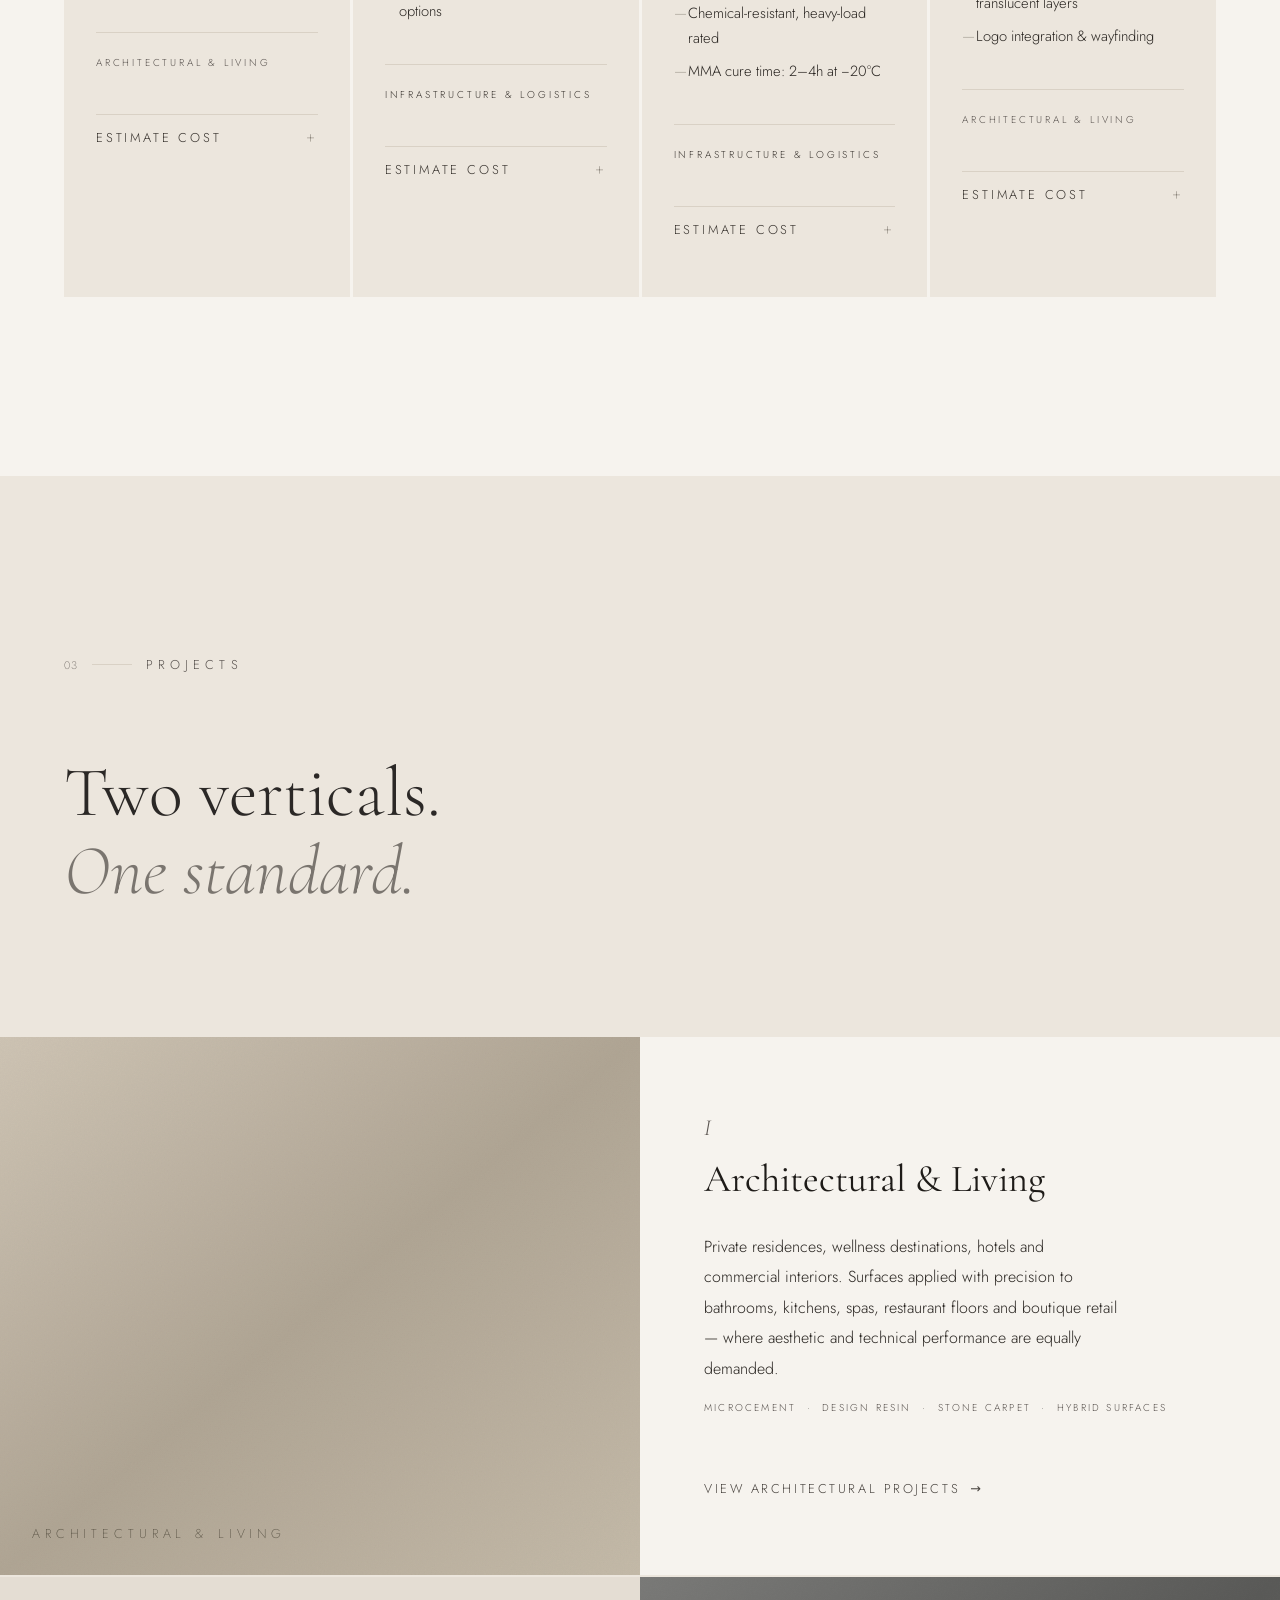
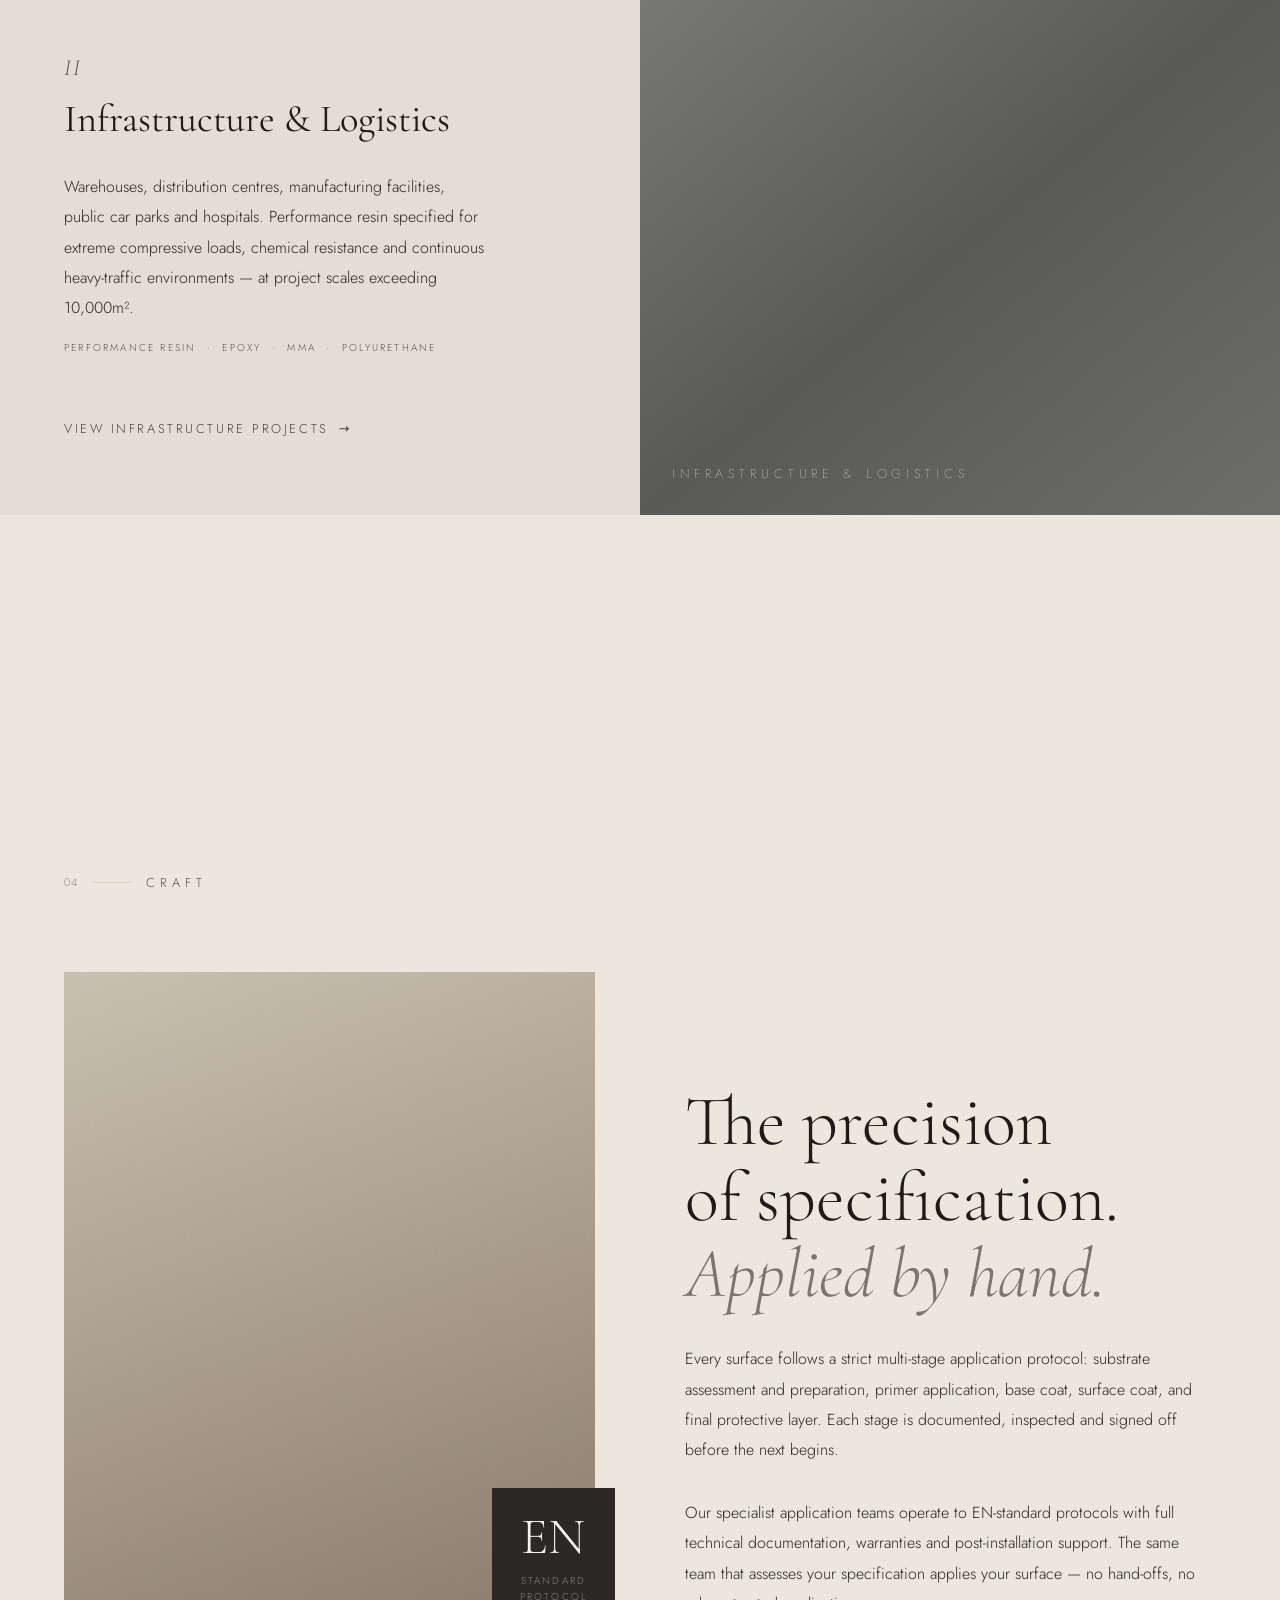
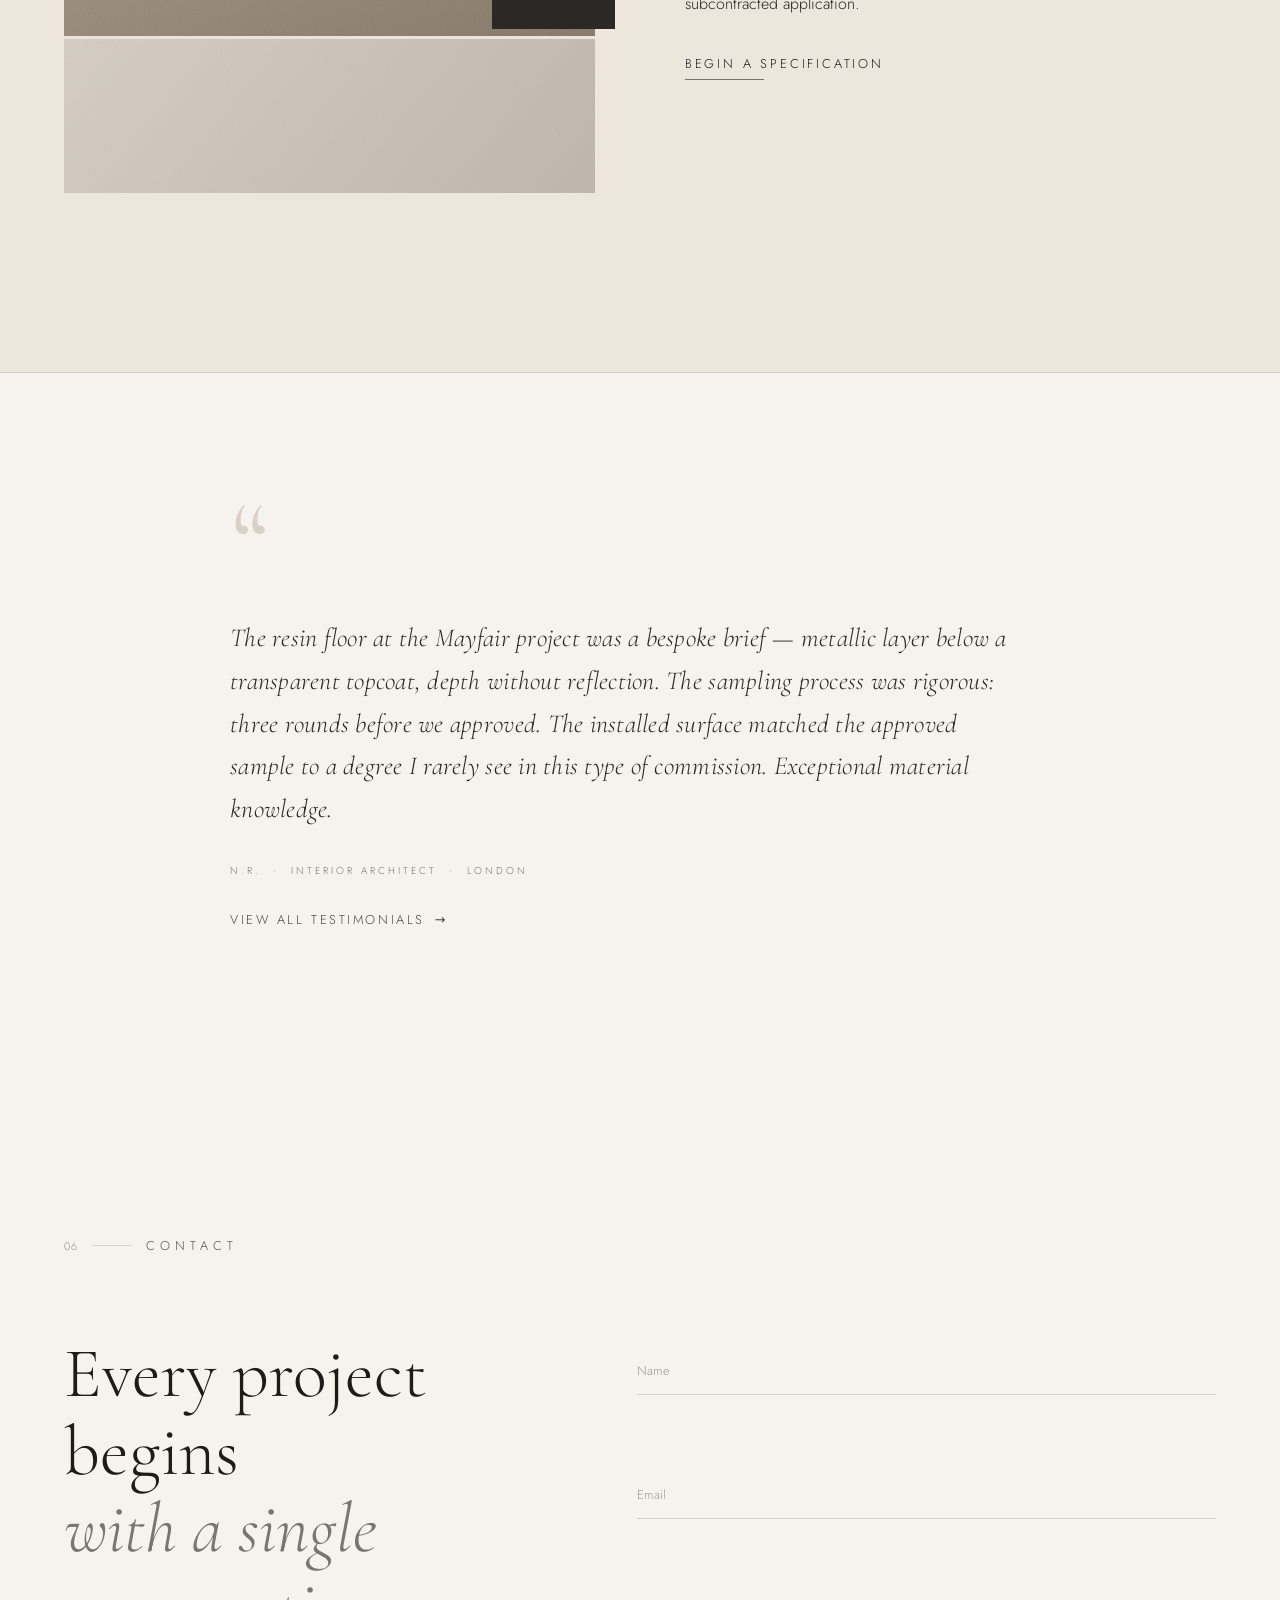
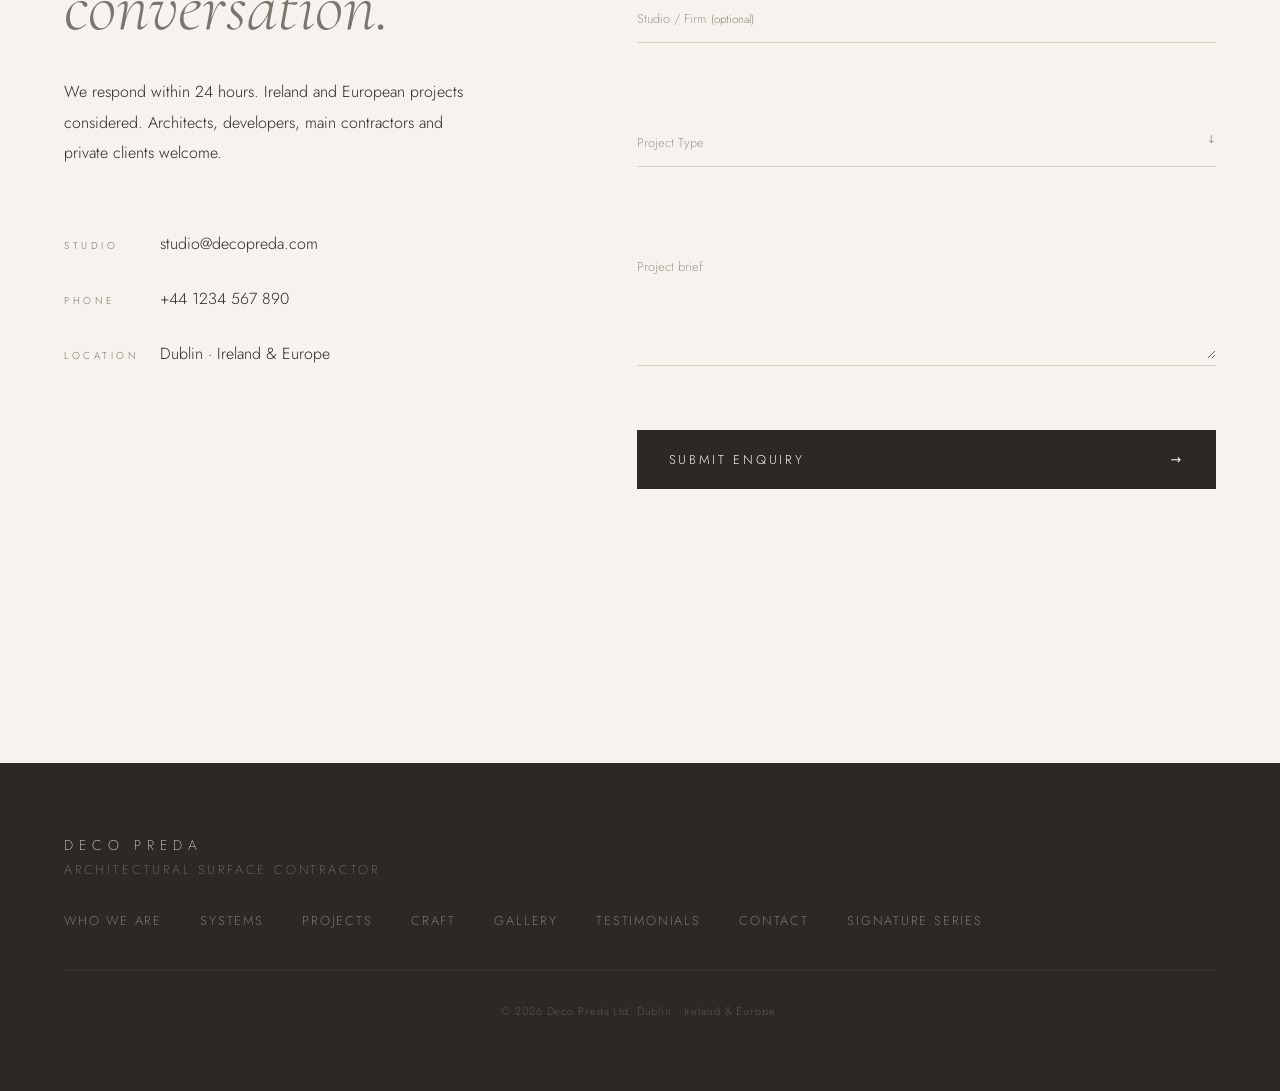
==== commit 6d8ac2de: "Update index.html" ====
--- a/index.html
+++ b/index.html
@@ -17,7 +17,7 @@
   <link rel="preconnect" href="https://fonts.googleapis.com" />
   <link rel="preconnect" href="https://fonts.gstatic.com" crossorigin />
   <link href="https://fonts.googleapis.com/css2?family=Cormorant+Garamond:ital,wght@0,200;0,300;0,400;1,200;1,300;1,400&family=Jost:wght@200;300;400&display=swap" rel="stylesheet" />
-  <link rel="stylesheet" href="style.css?v=2" />
+  <link rel="stylesheet" href="style.css" />
 </head>
 <body>
 
@@ -36,23 +36,26 @@
   </div>
 
   <!-- ══ NAV ══ -->
-  <nav class="nav" id="nav" aria-label="Primary">
+ <nav class="nav" id="nav" aria-label="Primary">
     <a href="#who-we-are" class="nav__wordmark" aria-label="Deco Preda — Who We Are">
       DECO<span class="nav__wordmark-thin">PREDA</span>
     </a>
+    
     <button class="nav__burger" id="navBurger" aria-label="Open menu" aria-expanded="false" aria-controls="navPanel">
-   <span></span>
-      <span></span>
+      <span class="nav__burger-line"></span>
+      <span class="nav__burger-line"></span>
+      <span class="nav__burger-line"></span>
     </button>
+
     <div class="nav__panel" id="navPanel" aria-hidden="true">
       <div class="menu-scroll" id="menuScroll">
-        <a href="#systems"              class="nav__item" data-cursor="link">Systems</a>
-        <a href="#projects"             class="nav__item" data-cursor="link">Projects</a>
-        <a href="#craft"                class="nav__item" data-cursor="link">Craft</a>
-        <a href="gallery.html"          class="nav__item" data-cursor="link">Gallery</a>
-        <a href="testimonials.html"     class="nav__item" data-cursor="link">Testimonials</a>
-        <a href="#contact"              class="nav__item nav__item--contact" data-cursor="link">Contact</a>
-        <a href="signature-series.html" class="nav__item nav__item--sig" data-cursor="link">✦ Signature Series ✦</a>
+        <a href="#systems"             class="nav__item">Systems</a>
+        <a href="#projects"            class="nav__item">Projects</a>
+        <a href="#craft"               class="nav__item">Craft</a>
+        <a href="gallery.html"         class="nav__item">Gallery</a>
+        <a href="testimonials.html"    class="nav__item">Testimonials</a>
+        <a href="#contact"             class="nav__item nav__item--contact">Contact</a>
+        <a href="signature-series.html" class="nav__item nav__item--sig">✦ Signature Series ✦</a>
       </div>
     </div>
   </nav>
@@ -550,15 +553,23 @@
       </div>
     </section>
 
-    <!-- ══ INVITATION STRIP ══ -->
-    <div class="invite-strip" role="complementary" aria-label="Signature Series invitation">
-      <p class="invite-strip__line">
-        Some surfaces cannot be specified — only commissioned.
-      </p>
-      <a href="signature-series.html" class="invite-strip__cta" data-cursor="link" aria-label="Explore Signature Series — exclusive commissions">
-        Signature Series <span class="invite-strip__arrow" aria-hidden="true">→</span>
+   <!-- ══ TESTIMONIAL TEASER ══ -->
+<section class="testimonial-teaser" aria-label="Client testimonial">
+  <div class="wrap">
+    <div class="testimonial-teaser__inner">
+      <span class="testimonial-teaser__mark reveal" aria-hidden="true">&ldquo;</span>
+      <blockquote class="testimonial-teaser__quote reveal">
+        The resin floor at the Mayfair project was a bespoke brief — metallic layer below a transparent topcoat, depth without reflection. The sampling process was rigorous: three rounds before we approved. The installed surface matched the approved sample to a degree I rarely see in this type of commission. Exceptional material knowledge.
+      </blockquote>
+      <footer class="testimonial-teaser__author reveal">
+        N.R. &nbsp;·&nbsp; Interior Architect &nbsp;·&nbsp; London
+      </footer>
+      <a href="testimonials.html" class="link-arrow reveal" data-cursor="link">
+        View all testimonials
       </a>
     </div>
+  </div>
+</section>
 
     <!-- ══ CONTACT ══ -->
     <section class="commission" id="contact" aria-label="Contact">
--- a/style.css
+++ b/style.css
@@ -360,12 +360,6 @@
   gap: 7px;
   padding: var(--s-xs);
   z-index: 10;
-}
-
-@media (max-width: 900px) {
-  .nav__burger {
-    display: flex !important;
-  }
 }
 
 .nav__burger span {
@@ -1114,7 +1108,6 @@
   display: grid;
   grid-template-columns: repeat(4, 1fr);
   gap: 3px;
-  position: relative;
 }
 
 .systems__panels.filtered-2 {
@@ -1206,65 +1199,69 @@
 .pcs__foot {
   position: absolute;
   bottom: 0; left: 0; right: 0;
-  height: 48px;
-  display: flex !important;
-  flex-direction: row !important;
+  z-index: 3;
+  display: flex;
+  flex-direction: column;
+  align-items: center;
+  gap: 8px;
+  padding: 32px 0 12px;
+  background: linear-gradient(to top, rgba(236,230,221,0.82) 0%, transparent 100%);
+  pointer-events: none;
+}
+
+.pcs__explore {
+  display: inline-block;
+  position: relative;
+  font-family: var(--sans);
+  font-weight: 300;
+  font-size: 9px;
+  letter-spacing: 0.32em;
+  text-transform: uppercase;
+  color: var(--ink);
+  text-decoration: none;
+  padding-bottom: 2px;
+  pointer-events: all;
+  cursor: none;
+}
+
+.pcs__explore::after {
+  content: '';
+  position: absolute;
+  bottom: 0; left: 0;
+  width: 0; height: 1px;
+  background: var(--ink);
+  transition: width 0.4s cubic-bezier(0.22, 1, 0.36, 1);
+}
+
+.pcs__explore:hover::after { width: 100%; }
+
+.pcs__nav-row {
+  width: 100%;
+  display: flex;
   align-items: center;
   justify-content: space-between;
-  padding: 0 10px;
-  gap: 0;
-  background: transparent !important;
-  z-index: 4;
-  pointer-events: none;
-}
-.pcs__foot > * { pointer-events: auto; }
-
-.pcs__explore {
-  flex: 1 !important;
-  display: block !important;
-  text-align: center;
-  font-family: var(--sans);
-  font-size: 0.63rem;
-  font-weight: 400;
-  letter-spacing: 0.16em;
-  text-transform: uppercase;
-  color: rgba(236,230,221,0.92) !important;
-  text-decoration: none;
-  text-shadow: 0 1px 4px rgba(0,0,0,0.6);
-  transition: color 0.2s;
-  white-space: nowrap;
-  padding-bottom: 0 !important;
-}
-.pcs__explore:hover { color: #fff !important; }
-.pcs__explore::after { display: none !important; }
-.pcs__nav-row { display: none !important; }
+  padding: 0 12px;
+  box-sizing: border-box;
+  pointer-events: all;
+}
 
 .pcs__arrow {
-  width: 28px !important;
-  height: 28px !important;
-  border-radius: 50%;
-  border: 0.5px solid rgba(236,230,221,0.55) !important;
-  background: rgba(10,9,8,0.50) !important;
-  color: rgba(236,230,221,0.95) !important;
+  width: 20px; height: 20px;
   display: flex;
   align-items: center;
   justify-content: center;
-  cursor: pointer;
-  opacity: 1 !important;
-  transition: background 0.2s, border-color 0.2s;
+  background: transparent;
+  border: none;
+  color: var(--ink);
+  opacity: 0.25;
+  transition: opacity var(--dur-fast);
+  cursor: none;
   padding: 0;
   flex-shrink: 0;
-}
-.pcs__arrow:hover {
-  background: rgba(236,230,221,0.20) !important;
-  border-color: rgba(236,230,221,1) !important;
-}
-.pcs__arrow svg {
-  width: 11px; height: 11px;
-  stroke: currentColor; stroke-width: 1.5;
-  fill: none; stroke-linecap: round; stroke-linejoin: round;
-  display: block;
-}
+  pointer-events: all;
+}
+
+.pcs__arrow:hover { opacity: 1; }
 
 .pcs__dots {
   display: flex;
@@ -1316,14 +1313,14 @@
   font-family: var(--serif);
   font-weight: 400;
   font-size: clamp(22px, 2.5vw, 32px);
-  color: #1E1B18 !important;
+  color: var(--ink);
   margin-bottom: clamp(16px, 1.8vw, 24px);
   line-height: 1.1;
 }
 
 .panel__desc {
   font-size: var(--t-base);
-  color: #2A2622 !important;
+  color: #4A4540;
   line-height: 2.0;
   margin-bottom: 1.5rem;
 }
@@ -1338,18 +1335,18 @@
 .panel__props li {
   font-family: var(--sans);
   font-weight: 300;
-  font-size: clamp(13px, 1.15vw, 15px) !important;
-  color: #2A2622 !important;
+  font-size: var(--t-sm);
+  color: #4A4540;
   padding-left: 14px;
   position: relative;
-  line-height: 1.7 !important;
+  line-height: 1.6;
 }
 
 .panel__props li::before {
   content: '—';
   position: absolute;
   left: 0;
-  color: var(--taupe-d) !important;
+  color: var(--sand);
   font-weight: 200;
 }
 
@@ -1363,10 +1360,10 @@
 .panel__domain-tag {
   font-family: var(--sans);
   font-weight: 300;
-  font-size: 10px !important;
-  letter-spacing: 0.28em;
+  font-size: 9px;
+  letter-spacing: 0.22em;
   text-transform: uppercase;
-  color: #4A4540 !important;
+  color: var(--stone-l);
 }
 
 .panel__domain-tag + .panel__domain-tag::before {
@@ -1374,7 +1371,7 @@
   color: var(--sand);
 }
 
-.panel__domain-tag--infra { color: #3A3530 !important; }
+.panel__domain-tag--infra { color: var(--taupe-d); }
 
 .panel__estimate-btn {
   display: flex;
@@ -1388,15 +1385,15 @@
   background: transparent;
   font-family: var(--sans);
   font-weight: 300;
-  font-size: clamp(11px, 1vw, 13px) !important;
+  font-size: var(--t-xs);
   letter-spacing: 0.22em;
   text-transform: uppercase;
-  color: #3A3530 !important;
+  color: var(--stone-l);
   transition: color var(--dur-mid) var(--ease);
   cursor: none;
 }
 
-.panel__estimate-btn:hover { color: #1E1B18 !important; }
+.panel__estimate-btn:hover { color: var(--ink); }
 
 .panel__estimate-icon {
   font-size: 16px;
@@ -1636,38 +1633,6 @@
   margin-top: 16px;
 }
 
-.pcalc__bespoke {
-  font-family: var(--serif);
-  font-style: italic;
-  font-weight: 300;
-  font-size: clamp(15px, 1.4vw, 18px);
-  color: var(--stone);
-  line-height: 1.7;
-  margin-bottom: clamp(16px, 2vw, 24px);
-  max-width: 360px;
-}
-
-.pcalc__bespoke-cta {
-  display: inline-flex;
-  align-items: center;
-  gap: 8px;
-  font-family: var(--sans);
-  font-weight: 300;
-  font-size: var(--t-xs);
-  letter-spacing: 0.22em;
-  text-transform: uppercase;
-  color: var(--ink);
-  text-decoration: none;
-  border-bottom: 1px solid var(--sand);
-  padding-bottom: 4px;
-  transition: border-color var(--dur-mid), color var(--dur-mid);
-}
-
-.pcalc__bespoke-cta:hover {
-  color: var(--stone);
-  border-bottom-color: var(--taupe-d);
-}
-
 @media (max-width: 500px) {
   .pcalc__inputs { grid-template-columns: 1fr; }
 }
@@ -1686,7 +1651,7 @@
   font-weight: 300;
   font-size: var(--t-h2);
   line-height: 1.1;
-  color: #1E1B18 !important;
+  color: var(--ink);
   margin-bottom: var(--s-xl);
   max-width: 600px;
 }
@@ -1766,10 +1731,9 @@
 .project-row--inv .project-row__text { background: var(--ivory-3); }
 
 .project-row__num {
-  font-family: var(--serif) !important;
-  font-style: italic;
-  font-size: clamp(18px, 1.8vw, 24px) !important;
-  color: #5A5450 !important;
+  font-family: var(--serif);
+  font-size: 13px;
+  color: var(--taupe);
   letter-spacing: 0.08em;
   display: block;
   margin-bottom: var(--s-sm);
@@ -1780,8 +1744,12 @@
   font-weight: 400;
   font-size: var(--t-h3);
   line-height: 1.1;
-  color: #1E1B18 !important;
+  color: var(--ink);
   margin-bottom: var(--s-md);
+}
+
+.project-row__body {
+  color: #3A3530;
 }
 
 .project-row__img--infra .project-row__caption {
@@ -1794,7 +1762,7 @@
 
 .project-row__body {
   font-size: var(--t-base);
-  color: #2A2622 !important;
+  color: #2e2b26;
   line-height: 1.9;
   max-width: 420px;
   margin-bottom: var(--s-sm);
@@ -1803,32 +1771,22 @@
 .project-row__systems {
   font-family: var(--sans);
   font-weight: 300;
-  font-size: 10px !important;
-  letter-spacing: 0.22em;
+  font-size: 9px;
+  letter-spacing: 0.25em;
   text-transform: uppercase;
-  color: #5A5450 !important;
+  color: var(--stone-l);
   margin-bottom: var(--s-md);
 }
 
 @media (max-width: 900px) {
-  .project-row__img { display: none; }
   .project-row,
   .project-row--inv {
     grid-template-columns: 1fr;
     direction: ltr;
     min-height: auto;
   }
-  .project-row__text {
-    padding: clamp(32px,6vw,48px) var(--gut);
-    border-left: 2px solid var(--sand);
-  }
-  .project-row--inv .project-row__text {
-    border-left: 2px solid var(--taupe-d);
-  }
-}
-@media (min-width: 901px) {
-  .project-row { min-height: clamp(260px, 28vw, 380px); }
-  .project-row__img { height: 100%; }
+  .project-row__img { height: 280px; }
+  .project-row__text { padding: var(--s-lg) var(--gut); }
 }
 
 
@@ -1906,7 +1864,7 @@
   font-weight: 300;
   font-size: var(--t-h2);
   line-height: 1.08;
-  color: #1E1B18 !important;
+  color: var(--ink);
   margin-bottom: var(--s-md);
 }
 
@@ -1914,7 +1872,7 @@
 
 .craft__p {
   font-size: var(--t-base);
-  color: #2A2622 !important;
+  color: #4A4540;
   line-height: 1.9;
   margin-bottom: var(--s-md);
   max-width: 520px;
@@ -2037,7 +1995,7 @@
   font-weight: 300;
   font-size: var(--t-h2);
   line-height: 1.1;
-  color: #1E1B18 !important;
+  color: var(--ink);
   margin-bottom: var(--s-md);
 }
 
@@ -2045,7 +2003,7 @@
 
 .commission__body {
   font-size: var(--t-base);
-  color: #2A2622 !important;
+  color: #4A4540;
   line-height: 1.9;
   max-width: 400px;
   margin-bottom: var(--s-lg);
@@ -2238,11 +2196,11 @@
   font-size: var(--t-xs);
   letter-spacing: 0.14em;
   text-transform: uppercase;
-  color: rgba(158, 152, 144, 0.85) !important;
+  color: var(--stone);
   transition: color var(--dur-fast);
 }
 
-.foot__nav a:hover { color: var(--sand) !important; }
+.foot__nav a:hover { color: var(--sand); }
 
 .foot__copy {
   width: 100%;
@@ -2266,36 +2224,7 @@
   .commission__grid { grid-template-columns: 1fr; gap: var(--s-lg); }
   .craft__visual { max-width: 560px; }
   .craft__plaque { right: 0; }
-  .who__accordion { grid-template-columns: 1fr; }
-  .who__accord-header { position: static; }
-}
-
-/* ──────────────────────────────────────────
-   23. RESPONSIVE — desktop nav (901px–1200px)
-────────────────────────────────────────── */
-.nav__burger { display: none; }
-
-@media (max-width: 1200px) {
-  .nav__panel { gap: clamp(16px, 2vw, 28px); }
-  .nav__item--sig {
-    font-size: 12.5px !important;
-    padding: 6px 14px !important;
-  }
-}
-
-@media (max-width: 1024px) and (min-width: 901px) {
-  .nav__panel { gap: 14px; }
-  .nav__item {
-    font-size: 10px;
-    letter-spacing: 0.14em;
-  }
-  .nav__item--sig {
-    font-size: 12px !important;
-    padding: 5px 12px !important;
-    margin-left: 4px;
-  }
-}
-
+}
 
 /* ──────────────────────────────────────────
    24. RESPONSIVE — small <= 600px
@@ -2311,24 +2240,6 @@
   .stats { grid-template-columns: 1fr 1fr; }
   .foot__inner { flex-direction: column; align-items: flex-start; }
   .foot__nav { flex-wrap: wrap; gap: var(--s-sm); }
-
-  .intro__content {
-    padding-bottom: clamp(100px, 22vw, 140px);
-    display: flex;
-    flex-direction: column;
-  }
-  .intro__actions {
-    position: relative !important;
-    bottom: auto !important;
-    left: auto !important;
-    margin-top: clamp(24px, 6vw, 40px);
-    flex-direction: column;
-    align-items: flex-start;
-    gap: var(--s-sm);
-    width: 100%;
-  }
-  .btn-sector { width: 100%; justify-content: space-between; }
-  .intro__scroll { display: none; }
 }
 
 
@@ -2445,10 +2356,7 @@
   .intro__scene { animation: none; }
 }
 
-
-/* ──────────────────────────────────────────
-   27. BRAND STATEMENT
-────────────────────────────────────────── */
+/* ── Brand Statement ── */
 .brand-statement {
   display: flex;
   align-items: center;
@@ -2468,7 +2376,7 @@
   font-weight: 300;
   font-style: normal;
   font-size: clamp(16px, 1.8vw, 22px);
-  color: #4A4540 !important;
+  color: var(--stone);
   line-height: 1.6;
   text-align: center;
   max-width: 560px;
@@ -2478,7 +2386,7 @@
 
 .brand-statement__q em {
   font-style: italic;
-  color: #1E1B18 !important;
+  color: var(--ink);
 }
 
 @media (max-width: 700px) {
@@ -2489,10 +2397,30 @@
   .brand-statement__rule { width: 60px; flex: none; }
 }
 
-
-/* ──────────────────────────────────────────
-   28. NAV backdrop + on-dark gradient
-────────────────────────────────────────── */
+.intro__tagline {
+  font-family: var(--sans);
+  font-weight: 300;
+  font-size: clamp(14px, 1.4vw, 18px);
+  color: rgba(236, 230, 221, 0.72);
+  letter-spacing: 0.04em;
+  line-height: 1.7;
+  max-width: 480px;
+  margin-top: clamp(16px, 2vw, 24px);
+}
+
+.intro__desc {
+  font-family: var(--serif);
+  font-weight: 300;
+  font-style: italic;
+  font-size: clamp(16px, 1.6vw, 22px);
+  color: rgba(214, 196, 170, 0.60);
+  letter-spacing: 0.01em;
+  line-height: 1.6;
+  max-width: 460px;
+  margin-top: clamp(12px, 1.5vw, 20px);
+}
+
+/* ── Navbar backdrop ── */
 .nav {
   background: linear-gradient(
     to bottom,
@@ -2510,16 +2438,7 @@
   -webkit-backdrop-filter: blur(20px);
 }
 
-/* Wordmark hover */
-.nav__wordmark {
-  transition: opacity var(--dur-fast);
-}
-.nav__wordmark:hover { opacity: 0.70; }
-
-
-/* ──────────────────────────────────────────
-   29. SECTOR BUTTONS
-────────────────────────────────────────── */
+/* ══ SECTOR BUTTONS ══ */
 .intro__actions {
   display: flex;
   flex-wrap: wrap;
@@ -2592,10 +2511,11 @@
 .btn-sector__arrow { transition: transform var(--dur-mid) var(--ease); }
 .btn-sector:hover .btn-sector__arrow { transform: translateX(5px); }
 
-
-/* ──────────────────────────────────────────
-   30. SYSTEMS FILTER + MORE + VEIL
-────────────────────────────────────────── */
+@media (max-width: 600px) {
+  .btn-sector { min-width: 100%; gap: 16px; }
+}
+
+/* ══ SYSTEMS FILTER ══ */
 .panel[data-domain] {
   transition: opacity 0.5s var(--ease),
               transform 0.5s var(--ease),
@@ -2603,13 +2523,13 @@
 }
 
 .panel.is-hidden {
-  display: none !important;
-  visibility: hidden !important;
   opacity: 0;
   pointer-events: none;
   transform: translateY(8px);
-}
-
+  display: none;
+}
+
+/* ══ SYSTEMS MORE ══ */
 .systems__more {
   max-width: var(--max);
   margin-inline: auto;
@@ -2660,6 +2580,46 @@
 .systems__more-panel.open { max-height: 3000px; }
 .systems__more-panel .systems__panels { padding-inline: 0; padding-top: var(--s-lg); }
 
+/* ══ SYSTEMS FILTER ══ */
+.panel.is-hidden {
+  display: none !important;
+  visibility: hidden !important;
+}
+
+/* ══ BESPOKE PRICING ══ */
+.pcalc__bespoke {
+  font-family: var(--serif);
+  font-style: italic;
+  font-weight: 300;
+  font-size: clamp(15px, 1.4vw, 18px);
+  color: var(--stone);
+  line-height: 1.7;
+  margin-bottom: clamp(16px, 2vw, 24px);
+  max-width: 360px;
+}
+
+.pcalc__bespoke-cta {
+  display: inline-flex;
+  align-items: center;
+  gap: 8px;
+  font-family: var(--sans);
+  font-weight: 300;
+  font-size: var(--t-xs);
+  letter-spacing: 0.22em;
+  text-transform: uppercase;
+  color: var(--ink);
+  text-decoration: none;
+  border-bottom: 1px solid var(--sand);
+  padding-bottom: 4px;
+  transition: border-color var(--dur-mid), color var(--dur-mid);
+}
+
+.pcalc__bespoke-cta:hover {
+  color: var(--stone);
+  border-bottom-color: var(--taupe-d);
+}
+
+/* ══ SYSTEMS VEIL ══ */
 .systems__veil-zone { display: contents; }
 
 .panel.is-veiled {
@@ -2679,7 +2639,7 @@
 
 .systems__seal {
   position: absolute;
-  top: clamp(90px, 10vw, 150px) !important;
+  top: 50%;
   left: 50%;
   transform: translate(-50%, -50%);
   z-index: 10;
@@ -2696,18 +2656,18 @@
   display: inline-flex;
   align-items: center;
   justify-content: space-between;
-  gap: 20px !important;
-  padding: 13px 22px !important;
+  gap: 32px;
+  padding: 16px 28px;
   background: rgba(231, 224, 215, 0.82);
   border: 1px solid rgba(164, 154, 134, 0.5);
   color: var(--ink);
   font-family: var(--sans);
   font-weight: 300;
-  font-size: 10px !important;
-  letter-spacing: 0.26em !important;
+  font-size: var(--t-xs);
+  letter-spacing: 0.22em;
   text-transform: uppercase;
   cursor: none;
-  min-width: 230px !important;
+  min-width: 280px;
   backdrop-filter: blur(8px);
   -webkit-backdrop-filter: blur(8px);
   box-shadow: 0 4px 24px rgba(43,40,38,0.08);
@@ -2778,10 +2738,17 @@
   margin-inline: auto;
 }
 
-
-/* ──────────────────────────────────────────
-   31. CAROUSEL slides — voal top + labels
-────────────────────────────────────────── */
+.panel.is-hidden { display: none !important; }
+
+/* ════════════════════════════════════════════════════════════
+   DECO PREDA — FIXES v2
+   Toate corecțiile de contrast, lizibilitate și layout
+   ════════════════════════════════════════════════════════════ */
+
+/* ══════════════════════════════════════════
+   CAROUSEL — voal + label + footer row
+══════════════════════════════════════════ */
+
 .pcs__track::after {
   content: '';
   position: absolute;
@@ -2796,20 +2763,7 @@
   z-index: 2;
 }
 
-.pcs__slide::before {
-  content: '';
-  position: absolute;
-  top: 0; left: 0; right: 0;
-  height: 60px;
-  background: linear-gradient(
-    to bottom,
-    rgba(10, 9, 8, 0.60) 0%,
-    transparent 100%
-  );
-  z-index: 3;
-  pointer-events: none;
-}
-
+/* Label imagine — titlu scurt din galerie */
 .pcs__system-label {
   position: absolute;
   top: 12px;
@@ -2820,72 +2774,221 @@
   letter-spacing: 0.22em;
   text-transform: uppercase;
   color: rgba(236,230,221,0.90);
-  text-shadow:
-    0 1px 4px rgba(0,0,0,0.95),
-    0 0 16px rgba(0,0,0,0.70) !important;
+  text-shadow: 0 1px 6px rgba(0,0,0,0.75);
   z-index: 4;
   pointer-events: none;
 }
 
-
-/* ──────────────────────────────────────────
-   32. WHO WE ARE — contrast
-────────────────────────────────────────── */
-.who__h { color: #1E1B18 !important; }
-.who__h em { font-style: italic; color: var(--stone); }
-.who__teaser-text { color: #4A4540 !important; }
+/* Footer carousel: ← View Gallery → */
+.pcs__foot {
+  position: absolute;
+  bottom: 0; left: 0; right: 0;
+  height: 48px;
+  display: flex !important;
+  flex-direction: row !important;
+  align-items: center;
+  justify-content: space-between;
+  padding: 0 10px;
+  gap: 0;
+  background: transparent !important;
+  z-index: 4;
+  pointer-events: none;
+}
+.pcs__foot > * { pointer-events: auto; }
+
+.pcs__arrow {
+  width: 28px !important;
+  height: 28px !important;
+  border-radius: 50%;
+  border: 0.5px solid rgba(236,230,221,0.55) !important;
+  background: rgba(10,9,8,0.50) !important;
+  color: rgba(236,230,221,0.95) !important;
+  display: flex;
+  align-items: center;
+  justify-content: center;
+  cursor: pointer;
+  opacity: 1 !important;
+  transition: background 0.2s, border-color 0.2s;
+  padding: 0;
+  flex-shrink: 0;
+}
+.pcs__arrow:hover {
+  background: rgba(236,230,221,0.20) !important;
+  border-color: rgba(236,230,221,1) !important;
+}
+.pcs__arrow svg {
+  width: 11px; height: 11px;
+  stroke: currentColor; stroke-width: 1.5;
+  fill: none; stroke-linecap: round; stroke-linejoin: round;
+  display: block;
+}
+
+.pcs__explore {
+  flex: 1 !important;
+  display: block !important;
+  text-align: center;
+  font-family: var(--sans);
+  font-size: 0.63rem;
+  font-weight: 400;
+  letter-spacing: 0.16em;
+  text-transform: uppercase;
+  color: rgba(236,230,221,0.92) !important;
+  text-decoration: none;
+  text-shadow: 0 1px 4px rgba(0,0,0,0.6);
+  transition: color 0.2s;
+  white-space: nowrap;
+  padding-bottom: 0 !important;
+}
+.pcs__explore:hover { color: #fff !important; }
+.pcs__explore::after { display: none !important; }
+.pcs__nav-row { display: none !important; }
+
+/* ══════════════════════════════════════════
+   FIX 2 — PANEL PROPS: font mai mare
+══════════════════════════════════════════ */
+.panel__props li {
+  font-size: clamp(13px, 1.15vw, 15px) !important;
+  color: #2A2622 !important;
+  line-height: 1.7 !important;
+}
+.panel__props li::before {
+  color: var(--taupe-d) !important;
+}
+
+/* ══════════════════════════════════════════
+   FIX 3+4 — CONTRAST GENERAL pe fond deschis
+══════════════════════════════════════════ */
+
+/* Panel body */
+.panel__desc { color: #2A2622 !important; }
+.panel__name { color: #1E1B18 !important; }
+
+/* Domain tag — mai vizibil */
+.panel__domain-tag {
+  font-size: 10px !important;
+  letter-spacing: 0.28em;
+  color: #5A5450 !important;
+}
+.panel__domain-tag--infra { color: #3A3530 !important; }
+
+/* Estimate btn */
+.panel__estimate-btn {
+  color: #3A3530 !important;
+  font-size: clamp(11px, 1vw, 13px) !important;
+}
+.panel__estimate-btn:hover { color: #1E1B18 !important; }
+
+/* Who We Are */
 .who__p { color: #2A2622 !important; }
-.who__val-title { color: #1E1B18 !important; }
 .who__val-desc { color: #2A2622 !important; }
 .who__loc-desc { color: #2A2622 !important; }
-
-@media (max-width: 900px) {
-  .who__aside-grid { grid-template-columns: 1fr; gap: var(--s-lg); }
-  .who__accord-header { align-items: flex-start; }
-  .who__values { grid-template-columns: 1fr 1fr; }
-}
-
-@media (max-width: 600px) {
-  .who__values { grid-template-columns: 1fr; }
-  .who__locations { flex-direction: column; gap: var(--s-md); }
-}
-
-
-/* ──────────────────────────────────────────
-   33. SECTION labels + misc contrast
-────────────────────────────────────────── */
+.who__val-title { color: #1E1B18 !important; }
+.who__h { color: #1E1B18 !important; }
+.who__teaser-text { color: #4A4540 !important; }
+
+/* Craft */
+.craft__p { color: #2A2622 !important; }
+.craft__h { color: #1E1B18 !important; }
+
+/* Projects */
+.project-row__body { color: #2A2622 !important; }
+.project-row__title { color: #1E1B18 !important; }
+.project-row__systems {
+  font-size: 10px !important;
+  letter-spacing: 0.22em;
+  color: #5A5450 !important;
+}
+
+/* Link arrows */
+.link-arrow {
+  color: #4A4540 !important;
+  font-size: clamp(11px, 1vw, 14px) !important;
+  letter-spacing: 0.2em;
+}
+.link-arrow:hover { color: #1E1B18 !important; }
+
+/* Section labels & idx */
 .section-label { color: #5A5450 !important; }
 .section-idx   { color: #5A5450 !important; }
 
-.link-arrow {
-  display: inline-flex;
-  align-items: center;
-  gap: 10px;
-  font-family: var(--sans);
-  font-weight: 300;
-  font-size: clamp(11px, 1vw, 14px) !important;
-  letter-spacing: 0.2em;
-  text-transform: uppercase;
-  color: #4A4540 !important;
-  transition: color var(--dur-fast), gap var(--dur-mid) var(--ease);
-  margin-top: var(--s-md);
-}
-.link-arrow::after { content: '→'; }
-.link-arrow:hover { color: #1E1B18 !important; gap: 16px; }
-
+/* Commission / Contact */
+.commission__body { color: #2A2622 !important; }
+.commission__h    { color: #1E1B18 !important; }
+
+/* Brand statement */
+.brand-statement__q { color: #4A4540 !important; }
+.brand-statement__q em { color: #1E1B18 !important; }
+
+/* Nav items pe fond light */
+.nav.on-light .nav__item { color: #3A3530 !important; }
+.nav.on-light .nav__item:hover { color: #1E1B18 !important; }
+
+/* Btn-line */
+.btn-line { color: #1E1B18 !important; }
+.btn-line:hover { color: #4A4540 !important; }
+
+/* Systems heading */
 .systems__h { color: #1E1B18 !important; }
 .systems__h em { color: #5A5450 !important; }
 
-.btn-line { color: #1E1B18 !important; }
-.btn-line:hover { color: #4A4540 !important; }
-
-.nav.on-light .nav__item { color: #3A3530 !important; }
-.nav.on-light .nav__item:hover { color: #1E1B18 !important; }
-
-
-/* ──────────────────────────────────────────
-   34. SPACING MOBIL
-────────────────────────────────────────── */
+/* ══════════════════════════════════════════
+   FIX 5 — PROJECTS: numere romane + contrast
+══════════════════════════════════════════ */
+.project-row__num {
+  font-family: var(--serif) !important;
+  font-style: italic;
+  font-size: clamp(18px, 1.8vw, 24px) !important;
+  color: #5A5450 !important;
+  letter-spacing: 0.08em;
+  margin-bottom: var(--s-sm);
+}
+
+
+/* ══════════════════════════════════════════
+   HERO MOBIL — fix suprapunere butoane
+══════════════════════════════════════════ */
+@media (max-width: 600px) {
+  .intro__content {
+    padding-bottom: clamp(100px, 22vw, 140px);
+    display: flex;
+    flex-direction: column;
+  }
+  .intro__actions {
+    position: relative !important;
+    bottom: auto !important;
+    left: auto !important;
+    margin-top: clamp(24px, 6vw, 40px);
+    flex-direction: column;
+    align-items: flex-start;
+    gap: var(--s-sm);
+    width: 100%;
+  }
+  .btn-sector { width: 100%; justify-content: space-between; }
+  .intro__scroll { display: none; }
+}
+
+/* PROJECTS — imagini ascunse mobil */
+@media (max-width: 900px) {
+  .project-row__img { display: none; }
+  .project-row, .project-row--inv {
+    grid-template-columns: 1fr;
+    min-height: auto;
+    direction: ltr;
+  }
+  .project-row__text {
+    padding: clamp(32px,6vw,48px) var(--gut);
+    border-left: 2px solid var(--sand);
+  }
+  .project-row--inv .project-row__text {
+    border-left: 2px solid var(--taupe-d);
+  }
+}
+@media (min-width: 901px) {
+  .project-row { min-height: clamp(260px, 28vw, 380px); }
+  .project-row__img { height: 100%; }
+}
+
+/* SPACING MOBIL */
 @media (max-width: 700px) {
   .who, .systems, .projects, .craft, .sig-band, .commission {
     padding-block: clamp(56px, 10vw, 80px);
@@ -2894,398 +2997,395 @@
   .systems__h { margin-bottom: clamp(32px, 6vw, 48px); }
   .projects__h { margin-bottom: clamp(32px, 6vw, 48px); }
 }
-
-
+/* ════════════════════════════════════════════════════════════
+   DECO PREDA — NAV MOBILE — V6 FUNCTIONAL + QUIET LUXURY
+   Baza: V6 (funcțional pe iOS) + design rafinat
+   ════════════════════════════════════════════════════════════ */
+
+/* ── Burger lines ─────────────────────────────────────────── */
+.nav__burger-line {
+  display: block;
+  width: 24px;
+  height: 1.5px;
+  background: #ECE6DD;
+  border-radius: 0;
+  transition: transform 0.4s cubic-bezier(0.22,1,0.36,1), opacity 0.25s ease;
+}
+.nav.on-light .nav__burger-line { background: #2B2826; }
+.nav__burger.is-open .nav__burger-line { background: #2B2826 !important; }
+.nav__burger.is-open .nav__burger-line:nth-child(1) { transform: translateY(8px) rotate(45deg); }
+.nav__burger.is-open .nav__burger-line:nth-child(2) { opacity: 0; transform: scaleX(0); }
+.nav__burger.is-open .nav__burger-line:nth-child(3) { transform: translateY(-8px) rotate(-45deg); }
+
+/* ── Backdrop ─────────────────────────────────────────────── */
+.nav__backdrop {
+  position: fixed; inset: 0; z-index: 998;
+  background: rgba(10, 9, 8, 0.45);
+  opacity: 0; visibility: hidden; pointer-events: none;
+  transition: opacity 0.35s ease, visibility 0s linear 0.35s;
+}
+.nav__backdrop.is-active {
+  opacity: 1; visibility: visible; pointer-events: auto;
+  transition: opacity 0.35s ease, visibility 0s linear 0s;
+}
+
+/* ══ MOBIL ════════════════════════════════════════════════ */
+@media (max-width: 900px) {
+
+  /* Nav bar pe mobil — ivory solid */
+  .nav {
+    height: 64px !important;
+    background: rgba(246, 243, 238, 0.98) !important;
+    backdrop-filter: none !important;
+    -webkit-backdrop-filter: none !important;
+    border-bottom: 1px solid rgba(217, 209, 197, 0.6) !important;
+  }
+
+  .nav.on-dark {
+    background: rgba(246, 243, 238, 0.98) !important;
+  }
+
+  /* Burger */
+  .nav__burger {
+    display: flex !important;
+    flex-direction: column !important;
+    gap: 6px !important;
+    padding: 10px !important;
+    background: none !important;
+    border: none !important;
+    cursor: pointer !important;
+    z-index: 1001 !important;
+  }
+
+  /* Panel — identic V6 ca structură, rafinat vizual */
+  .nav__panel {
+    display: flex !important;
+    flex-direction: column !important;
+    position: fixed !important;
+    top: 0 !important;
+    right: 0 !important;
+    bottom: 0 !important;
+    left: auto !important;
+    width: 78vw !important;
+    max-width: 320px !important;
+    z-index: 1000 !important;
+    padding: 0 !important;
+    margin: 0 !important;
+    box-sizing: border-box !important;
+    overflow: hidden !important;
+
+    /* Ivory solid — fără backdrop-filter care rupe iOS */
+    background: #F6F3EE !important;
+    border-left: 1px solid rgba(217, 209, 197, 0.8) !important;
+    box-shadow: -8px 0 48px rgba(10, 9, 8, 0.12) !important;
+
+    /* Nicio mască — bug Safari */
+    -webkit-mask-image: none !important;
+    mask-image: none !important;
+
+    /* Identic V6 */
+    transform: translateX(110%) !important;
+    visibility: hidden !important;
+    transition: transform 0.44s cubic-bezier(0.22,1,0.36,1),
+                visibility 0s linear 0.44s !important;
+  }
+
+  .nav__panel.is-active {
+    transform: translateX(0) !important;
+    visibility: visible !important;
+    transition: transform 0.44s cubic-bezier(0.22,1,0.36,1),
+                visibility 0s linear 0s !important;
+  }
+
+  /* Linie decorativă sus — Quiet Luxury detail */
+  .nav__panel::before {
+    content: '';
+    position: absolute;
+    top: 64px;
+    left: 28px;
+    right: 24px;
+    height: 1px;
+    background: rgba(217, 209, 197, 0.6);
+    z-index: 3;
+    pointer-events: none;
+  }
+
+  /* Fade gradient la baza panoului */
+  .nav__panel::after {
+    content: '';
+    position: absolute;
+    bottom: 0; left: 0; right: 0;
+    height: 120px;
+    background: linear-gradient(
+      to bottom,
+      transparent 0%,
+      rgba(246, 243, 238, 0.95) 100%
+    );
+    pointer-events: none !important;
+    z-index: 2;
+  }
+
+  /* Menu scroll — identic V6, toate link-urile vizibile */
+  .menu-scroll {
+    display: flex !important;
+    flex-direction: column !important;
+    flex: 1 !important;
+    width: 100% !important;
+    height: 100% !important;
+    box-sizing: border-box !important;
+
+    /* Padding generos — toate cele 7 link-uri vizibile fără scroll */
+    padding-top: 80px !important;
+    padding-bottom: 80px !important;
+    padding-left: 28px !important;
+    padding-right: 24px !important;
+
+    overflow-y: auto !important;
+    overflow-x: hidden !important;
+    -webkit-overflow-scrolling: touch !important;
+    overscroll-behavior-y: contain !important;
+    background: transparent !important;
+
+    /* Fără mască — bug Safari */
+    -webkit-mask-image: none !important;
+    mask-image: none !important;
+  }
+
+  /* Nav items — Quiet Luxury */
+  .nav__item {
+    font-family: 'Cormorant Garamond', Georgia, serif !important;
+    font-size: clamp(24px, 5.5vw, 32px) !important;
+    font-weight: 300 !important;
+    letter-spacing: 0.01em !important;
+    line-height: 1.2 !important;
+    text-transform: none !important;
+    color: #2B2826 !important;
+    text-decoration: none !important;
+
+    display: block !important;
+    width: 100% !important;
+    padding: 12px 0 !important;
+    margin: 0 !important;
+    border: none !important;
+    border-bottom: 1px solid rgba(217, 209, 197, 0.5) !important;
+    background: transparent !important;
+    box-shadow: none !important;
+
+    /* Z-index și pointer-events — identic V6 */
+    position: relative !important;
+    z-index: 1 !important;
+    pointer-events: auto !important;
+    cursor: pointer !important;
+
+    opacity: 1 !important;
+    transition: opacity 0.2s ease, color 0.2s ease !important;
+    -webkit-tap-highlight-color: rgba(122, 115, 106, 0.08) !important;
+  }
+
+  /* Elimină underline-ul de pe desktop */
+  .nav__item::after { display: none !important; }
+
+  /* Toate link-urile la opacitate 1 — toate vizibile clar */
+  .menu-scroll .nav__item:nth-child(1) { opacity: 1 !important; }
+  .menu-scroll .nav__item:nth-child(2) { opacity: 1 !important; }
+  .menu-scroll .nav__item:nth-child(3) { opacity: 1 !important; }
+  .menu-scroll .nav__item:nth-child(4) { opacity: 1 !important; }
+  .menu-scroll .nav__item:nth-child(n+5) { opacity: 1 !important; }
+
+  .nav__item:hover,
+  .nav__item:active,
+  .nav__item:focus {
+    opacity: 1 !important;
+    color: #7A736A !important;
+    outline: none !important;
+  }
+
+  /* Contact — taupe subtil */
+  .nav__item--contact {
+    color: #7A736A !important;
+    font-size: clamp(20px, 4.5vw, 26px) !important;
+  }
+
+  /* Signature Series — sans-serif mic, elegant */
+  .nav__item--sig {
+    font-family: 'Jost', system-ui, sans-serif !important;
+    font-size: 9px !important;
+    letter-spacing: 0.38em !important;
+    text-transform: uppercase !important;
+    color: #9E9890 !important;
+    border-bottom: none !important;
+    padding-top: 16px !important;
+    padding-bottom: 8px !important;
+    opacity: 1 !important;
+  }
+
+  .nav__item--cta {
+    border: none !important;
+    background: transparent !important;
+    color: #7A736A !important;
+  }
+
+} /* end mobile */
+
+/* ══ DESKTOP ═════════════════════════════════════════════ */
+@media (min-width: 901px) {
+
+  .nav__burger  { display: none !important; }
+  .nav__backdrop { display: none !important; }
+
+  .nav {
+    height: var(--nav-h) !important;
+    background: unset !important;
+  }
+
+  .nav__panel {
+    display: flex !important;
+    position: static !important;
+    transform: none !important;
+    visibility: visible !important;
+    pointer-events: auto !important;
+    width: auto !important;
+    max-width: none !important;
+    height: auto !important;
+    background: none !important;
+    -webkit-backdrop-filter: none !important;
+    backdrop-filter: none !important;
+    border: none !important;
+    box-shadow: none !important;
+    overflow: visible !important;
+    padding: 0 !important;
+    flex-direction: row !important;
+    align-items: center !important;
+    gap: var(--s-lg) !important;
+    transition: none !important;
+    opacity: 1 !important;
+    z-index: auto !important;
+    -webkit-mask-image: none !important;
+    mask-image: none !important;
+  }
+
+  .nav__panel::before { display: none !important; }
+  .nav__panel::after  { display: none !important; }
+
+  .menu-scroll {
+    display: flex !important;
+    flex-direction: row !important;
+    align-items: center !important;
+    gap: var(--s-lg) !important;
+    flex: none !important;
+    width: auto !important;
+    height: auto !important;
+    padding: 0 !important;
+    overflow: visible !important;
+    background: transparent !important;
+    opacity: 1 !important;
+    visibility: visible !important;
+    pointer-events: auto !important;
+    -webkit-mask-image: none !important;
+    mask-image: none !important;
+  }
+
+  .nav__item {
+    font-family: 'Jost', system-ui, sans-serif !important;
+    font-size: clamp(11px, 1vw, 13px) !important;
+    font-weight: 300 !important;
+    letter-spacing: 0.18em !important;
+    text-transform: uppercase !important;
+    color: rgba(214, 204, 192, 0.85) !important;
+    display: inline !important;
+    width: auto !important;
+    padding: 0 !important;
+    border: none !important;
+    background: transparent !important;
+    opacity: 1 !important;
+    visibility: visible !important;
+    margin: 0 !important;
+    position: relative !important;
+    z-index: auto !important;
+    transition: color 0.25s ease !important;
+    text-decoration: none !important;
+    pointer-events: auto !important;
+    cursor: none !important;
+  }
+
+  .nav__item::after {
+    content: '' !important;
+    display: block !important;
+    position: absolute !important;
+    bottom: -2px !important;
+    left: 0 !important;
+    width: 0 !important;
+    height: 1px !important;
+    background: #7A736A !important;
+    transition: width 0.5s cubic-bezier(0.22,1,0.36,1) !important;
+  }
+
+  .nav__item:hover { color: #ECE6DD !important; }
+  .nav__item:hover::after { width: 100% !important; }
+  .nav.on-light .nav__item { color: #7A756F !important; }
+  .nav.on-light .nav__item:hover { color: #2B2826 !important; }
+
+  .nav__item--sig {
+    opacity: 1 !important;
+    color: rgba(214, 204, 192, 0.85) !important;
+    font-size: clamp(11px, 1vw, 13px) !important;
+    letter-spacing: 0.18em !important;
+    text-transform: uppercase !important;
+    border: none !important;
+    padding: 0 !important;
+    margin: 0 !important;
+  }
+
+} /* end desktop */
 /* ──────────────────────────────────────────
-   35. INVITE STRIP
+   TESTIMONIAL TEASER
 ────────────────────────────────────────── */
-.invite-strip {
-  background: var(--dark-bg);
-  display: flex;
-  align-items: center;
-  justify-content: space-between;
-  gap: clamp(24px, 4vw, 64px);
-  padding: 0 var(--gut);
-  min-height: 140px;
-  border-top: 1px solid rgba(255,255,255,0.04);
-  border-bottom: 1px solid rgba(255,255,255,0.04);
-}
-
-.invite-strip__line {
+.testimonial-teaser {
+  background: var(--ivory);
+  border-top: 1px solid var(--sand);
+  padding-block: clamp(80px, 10vw, 140px);
+}
+
+.testimonial-teaser__inner {
+  max-width: 820px;
+  margin-inline: auto;
+  display: flex;
+  flex-direction: column;
+  align-items: flex-start;
+  gap: clamp(20px, 2.5vw, 32px);
+}
+
+.testimonial-teaser__mark {
+  font-family: var(--serif);
+  font-size: clamp(72px, 10vw, 120px);
+  font-weight: 200;
+  line-height: 0.7;
+  color: var(--sand);
+  display: block;
+  user-select: none;
+}
+
+.testimonial-teaser__quote {
   font-family: var(--serif);
   font-style: italic;
   font-weight: 200;
-  font-size: clamp(15px, 1.8vw, 21px);
-  color: var(--dark-text);
+  font-size: clamp(18px, 2.2vw, 26px);
+  color: var(--ink);
+  line-height: 1.65;
   letter-spacing: 0.01em;
-  line-height: 1.5;
-  flex: 1;
-  max-width: 600px;
-}
-
-.invite-strip__cta {
-  display: inline-flex;
-  align-items: center;
-  gap: 10px;
-  font-family: var(--sans);
-  font-weight: 300;
-  font-size: var(--t-xs);
-  letter-spacing: 0.22em;
+  max-width: 780px;
+}
+
+.testimonial-teaser__author {
+  font-family: var(--sans);
+  font-weight: 300;
+  font-size: 10px;
+  letter-spacing: 0.3em;
   text-transform: uppercase;
-  color: rgba(183, 174, 163, 0.70);
-  text-decoration: none;
-  white-space: nowrap;
-  flex-shrink: 0;
-  border-bottom: 1px solid rgba(138, 129, 120, 0.45);
-  padding-bottom: 3px;
-  transition: color var(--dur-mid) var(--ease),
-              border-color var(--dur-mid),
-              gap var(--dur-mid) var(--ease);
-}
-
-.invite-strip__cta:hover {
-  color: var(--dark-text);
-  border-color: rgba(183, 174, 163, 0.60);
-  gap: 16px;
-}
-
-.invite-strip__arrow {
-  display: inline-block;
-  transition: transform var(--dur-mid) var(--ease);
-}
-
-.invite-strip__cta:hover .invite-strip__arrow { transform: translateX(4px); }
-
-@media (max-width: 700px) {
-  .invite-strip {
-    flex-direction: column;
-    align-items: flex-start;
-    justify-content: center;
-    gap: 20px;
-    padding: 36px var(--gut);
-    min-height: auto;
-  }
-}
-
-
-/* ──────────────────────────────────────────
-   36. GALLERY items
-────────────────────────────────────────── */
-.gal-item__over {
-  position: absolute !important;
-  inset: 0 !important;
-  background: linear-gradient(
-    to top,
-    rgba(8, 7, 6, 0.82) 0%,
-    rgba(8, 7, 6, 0.44) 28%,
-    rgba(8, 7, 6, 0.10) 55%,
-    transparent 80%
-  ) !important;
-  display: flex !important;
-  flex-direction: column !important;
-  justify-content: flex-end !important;
-  padding: 18px 20px 20px !important;
-  transition: none !important;
-}
-.gal-item:hover .gal-item__over {
-  background: linear-gradient(
-    to top,
-    rgba(8, 7, 6, 0.90) 0%,
-    rgba(8, 7, 6, 0.56) 35%,
-    rgba(8, 7, 6, 0.18) 65%,
-    transparent 86%
-  ) !important;
-}
-.gal-item__name {
-  font-family: var(--sans) !important;
-  font-weight: 400 !important;
-  font-size: 11px !important;
-  letter-spacing: 0.22em !important;
-  text-transform: uppercase !important;
-  color: rgba(236, 230, 221, 0.96) !important;
-  text-shadow: 0 1px 5px rgba(0,0,0,0.95), 0 2px 14px rgba(0,0,0,0.75) !important;
-  transform: none !important;
-  transition: none !important;
-  line-height: 1.4 !important;
-}
-.gal-item__mat {
-  font-family: var(--sans) !important;
-  font-weight: 300 !important;
-  font-size: 10px !important;
-  letter-spacing: 0.18em !important;
-  text-transform: uppercase !important;
-  color: rgba(214, 204, 192, 0.90) !important;
-  text-shadow: 0 1px 4px rgba(0,0,0,0.90), 0 2px 10px rgba(0,0,0,0.70) !important;
-  transform: none !important;
-  transition: none !important;
-  margin-top: 3px !important;
-  line-height: 1.4 !important;
-}
-.gal-item__expand {
-  position: absolute !important;
-  top: 12px !important;
-  right: 12px !important;
-  width: 26px !important;
-  height: 26px !important;
-  border: 1px solid rgba(236, 230, 221, 0.50) !important;
-  border-radius: 50% !important;
-  display: flex !important;
-  align-items: center !important;
-  justify-content: center !important;
-  color: rgba(236, 230, 221, 0.75) !important;
-  background: rgba(0, 0, 0, 0.32) !important;
-  opacity: 0.60 !important;
-  transition: opacity 0.25s ease, background 0.25s ease !important;
-}
-.gal-item:hover .gal-item__expand {
-  opacity: 1 !important;
-  background: rgba(0, 0, 0, 0.55) !important;
-  border-color: rgba(236, 230, 221, 0.85) !important;
-}
-
-
-/* ══════════════════════════════════════════════════════════
-   37. NAVIGATION — desktop styles
-   nav__panel gap, nav__item--contact, nav__item--sig
-   ══════════════════════════════════════════════════════════ */
-
-/* Gap desktop nav */
-.nav__panel {
-  display: flex;
-  align-items: center;
-  gap: clamp(24px, 2.8vw, 44px);
-}
-
-/* nav__item--contact: text pur, underline la hover */
-.nav__item--contact {
-  border: none !important;
-  padding: 0 !important;
-  background: transparent !important;
-  font-family: var(--sans) !important;
-  font-weight: 300 !important;
-  font-size: var(--t-xs) !important;
-  letter-spacing: 0.18em !important;
-  text-transform: uppercase !important;
-  color: rgba(214, 204, 192, 0.65) !important;
-  position: relative;
-}
-.nav__item--contact::after {
-  content: '' !important;
-  display: block !important;
-  position: absolute;
-  bottom: -2px; left: 0;
-  width: 0; height: 1px;
-  background: var(--taupe-d);
-  transition: width 0.5s cubic-bezier(0.22, 1, 0.36, 1);
-}
-.nav__item--contact:hover {
-  color: var(--dark-text) !important;
-  background: transparent !important;
-  border: none !important;
-}
-.nav__item--contact:hover::after { width: 100% !important; }
-.nav.on-light .nav__item--contact {
-  color: var(--stone) !important;
-  border: none !important;
-  background: transparent !important;
-}
-.nav.on-light .nav__item--contact:hover { color: var(--ink) !important; }
-
-/* nav__item--sig: dark gold button */
-.nav__item--sig {
-  font-family: var(--serif) !important;
-  font-style: italic !important;
-  font-weight: 400 !important;
-  font-size: 13.5px !important;
-  letter-spacing: 0.04em !important;
-  text-transform: none !important;
-  background: #908a82 !important;
-  color: rgba(239, 230, 212, 0.92) !important;
-  border: 1px solid rgba(28, 24, 17, 0.55) !important;
-  padding: 7px 18px !important;
-  margin-left: clamp(4px, 0.5vw, 10px);
-  position: relative;
-  overflow: hidden;
-  transition: background 0.5s cubic-bezier(0.22, 1, 0.36, 1),
-              border-color 0.5s,
-              color 0.5s !important;
-}
-.nav__item--sig::after { display: none !important; }
-.nav__item--sig:hover {
-  background: #221E19 !important;
-  color: rgba(236, 224, 200, 1) !important;
-  border-color: rgba(183, 158, 110, 0.85) !important;
-}
-.nav.on-light .nav__item--sig {
-  background: #1A1714 !important;
-  color: rgba(214, 200, 178, 0.92) !important;
-  border-color: rgba(183, 158, 110, 0.55) !important;
-}
-.nav.on-light .nav__item--sig:hover {
-  background: #221E19 !important;
-  color: rgba(236, 224, 200, 1) !important;
-  border-color: rgba(183, 158, 110, 0.85) !important;
-}
-
-/* ══════════════════════════════════════════════════════════
-   38. MOBILE NAV — FIX FINAL IOS & VIZIBILITATE
-   ══════════════════════════════════════════════════════════ */
-
-.nav__backdrop {
-  position: fixed;
-  inset: 0;
-  z-index: 9990;
-  background: rgba(6, 5, 4, 0.6);
-  opacity: 0;
-  visibility: hidden;
-  transition: opacity 0.4s ease;
-  pointer-events: none;
-}
-.nav__backdrop.open {
-  opacity: 1;
-  visibility: visible;
-  pointer-events: auto;
-}
-
-/* ── Desktop ── */
-@media (min-width: 901px) {
-  .nav__panel {
-    position: static !important;
-    transform: none !important;
-    display: flex !important;
-    background: transparent !important;
-    backdrop-filter: none !important;
-    -webkit-backdrop-filter: none !important;
-    width: auto !important;
-    height: auto !important;
-    pointer-events: auto !important;
-    visibility: visible !important;
-    opacity: 1 !important;
-  }
-  .menu-scroll {
-    display: flex !important;
-    flex-direction: row !important;
-    gap: 2.5rem !important;
-    padding: 0 !important;
-    overflow: visible !important;
-    align-items: center !important;
-  }
-  .nav__item {
-    font-size: 11px !important;
-    font-family: var(--sans) !important;
-    text-transform: uppercase;
-    letter-spacing: 0.15em;
-    border: none !important;
-    padding: 0 !important;
-    opacity: 1 !important;
-    width: auto !important;
-  }
-  .nav__burger, .nav__backdrop {
-    display: none !important;
-  }
-}
-
-/* ── Mobile ── */
-@media (max-width: 900px) {
-
-  .nav__burger {
-    z-index: 10001 !important;
-    position: relative;
-    color: #F5F0E8;
-    transition: color 0.3s ease;
-  }
-  .nav__burger.open {
-    color: #1A1714 !important;
-  }
-  .nav__burger span {
-    display: block;
-    width: 22px;
-    height: 1.5px;
-    background: currentColor;
-    transition: transform 0.3s ease;
-    transform-origin: center center;
-  }
-  .nav__burger span:nth-child(1) { margin-bottom: 6px; }
-  .nav__burger.open span:nth-child(1) { transform: translateY(3.75px) rotate(45deg); }
-  .nav__burger.open span:nth-child(2) { transform: translateY(-3.75px) rotate(-45deg); }
-
-  .nav__panel {
-    position: fixed !important;
-    top: 0;
-    right: 0;
-    width: 85vw;
-    max-width: 300px;
-    height: 100dvh;
-    background: rgba(245, 240, 232, 0.97) !important;
-    backdrop-filter: blur(10px);
-    -webkit-backdrop-filter: blur(10px);
-    z-index: 9995 !important;
-    transform: translateX(100%);
-    transition: transform 0.4s cubic-bezier(0.2, 1, 0.3, 1);
-    display: flex !important;
-    flex-direction: column;
-    visibility: visible !important;
-    opacity: 1 !important;
-    pointer-events: none !important;
-  }
-  .nav__panel.open {
-    transform: translateX(0);
-    pointer-events: auto !important;
-  }
-
-  .menu-scroll {
-    overflow-y: auto !important;
-    -webkit-overflow-scrolling: touch;
-    height: 100%;
-    display: flex;
-    flex-direction: column;
-    align-items: flex-end;
-    padding: 100px 30px 60px;
-    box-sizing: border-box;
-  }
-
-  .nav__item {
-    font-family: var(--serif) !important;
-    font-size: 28px !important;
-    color: #1A1714 !important;
-    text-decoration: none;
-    padding: 15px 0;
-    width: 100%;
-    text-align: right;
-    border-bottom: 1px solid rgba(0,0,0,0.05);
-    pointer-events: auto !important;
-    touch-action: manipulation;
-    -webkit-tap-highlight-color: rgba(0,0,0,0.05);
-    transition: opacity 0.3s ease;
-  }
-
-  .nav__item:nth-child(1) { opacity: 1 !important; }
-  .nav__item:nth-child(2) { opacity: 0.6 !important; }
-  .nav__item:nth-child(n+3) { opacity: 0.3 !important; }
-
-  .nav__item:active { opacity: 1 !important; }
-  .nav__item:hover  { opacity: 1 !important; }
-
-  .nav__item--contact {
-    font-family: var(--sans) !important;
-    font-size: 11px !important;
-    letter-spacing: 0.25em;
-    text-transform: uppercase;
-    border: none;
-    margin-top: 8px;
-    opacity: 0.5 !important;
-  }
-  .nav__item--sig {
-    font-family: var(--serif) !important;
-    font-style: italic;
-    font-size: 20px !important;
-    color: #7A5F3A !important;
-    border: none;
-    margin-top: 4px;
-    opacity: 0.8 !important;
-  }
-  .nav__item--contact:active,
-  .nav__item--sig:active {
-    opacity: 1 !important;
-  }
-}
+  color: var(--taupe-d);
+}
+
+/* link-arrow deja definit global — override doar margin-top */
+.testimonial-teaser .link-arrow {
+  margin-top: 0;
+}
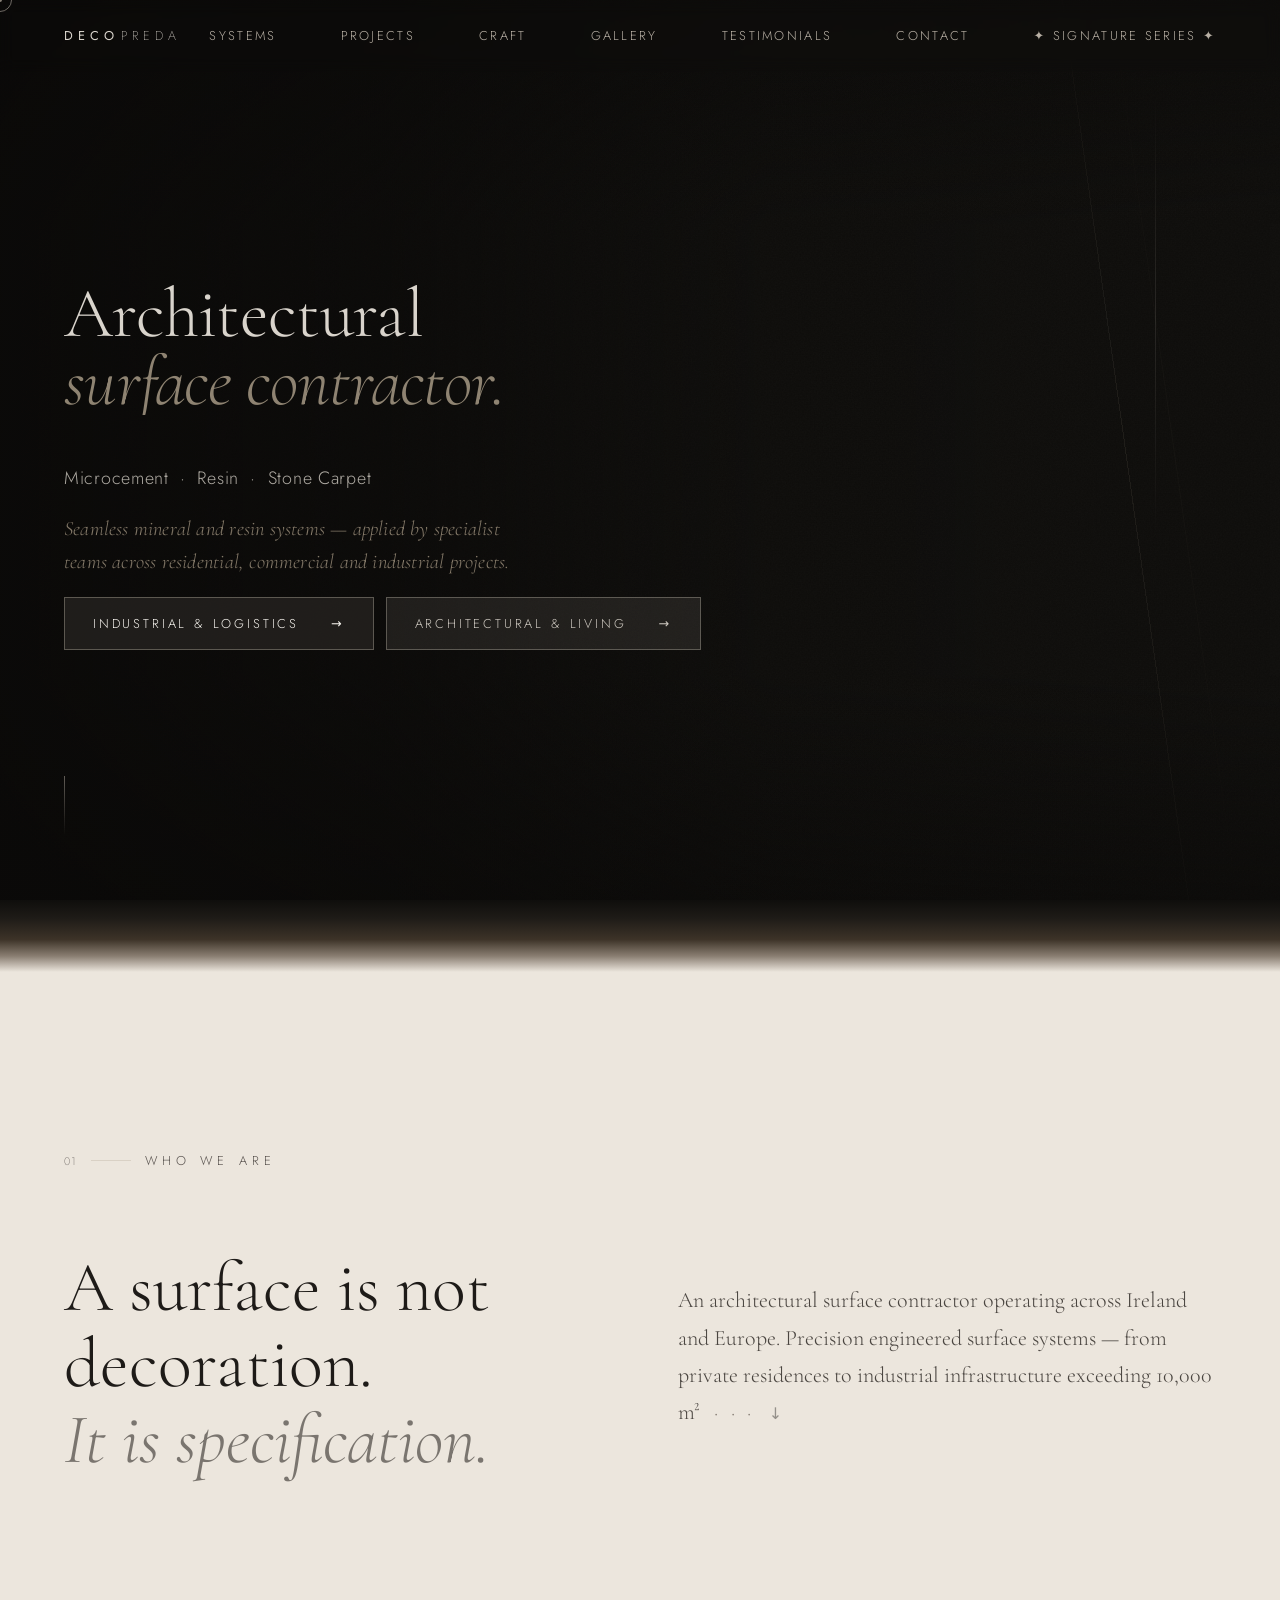
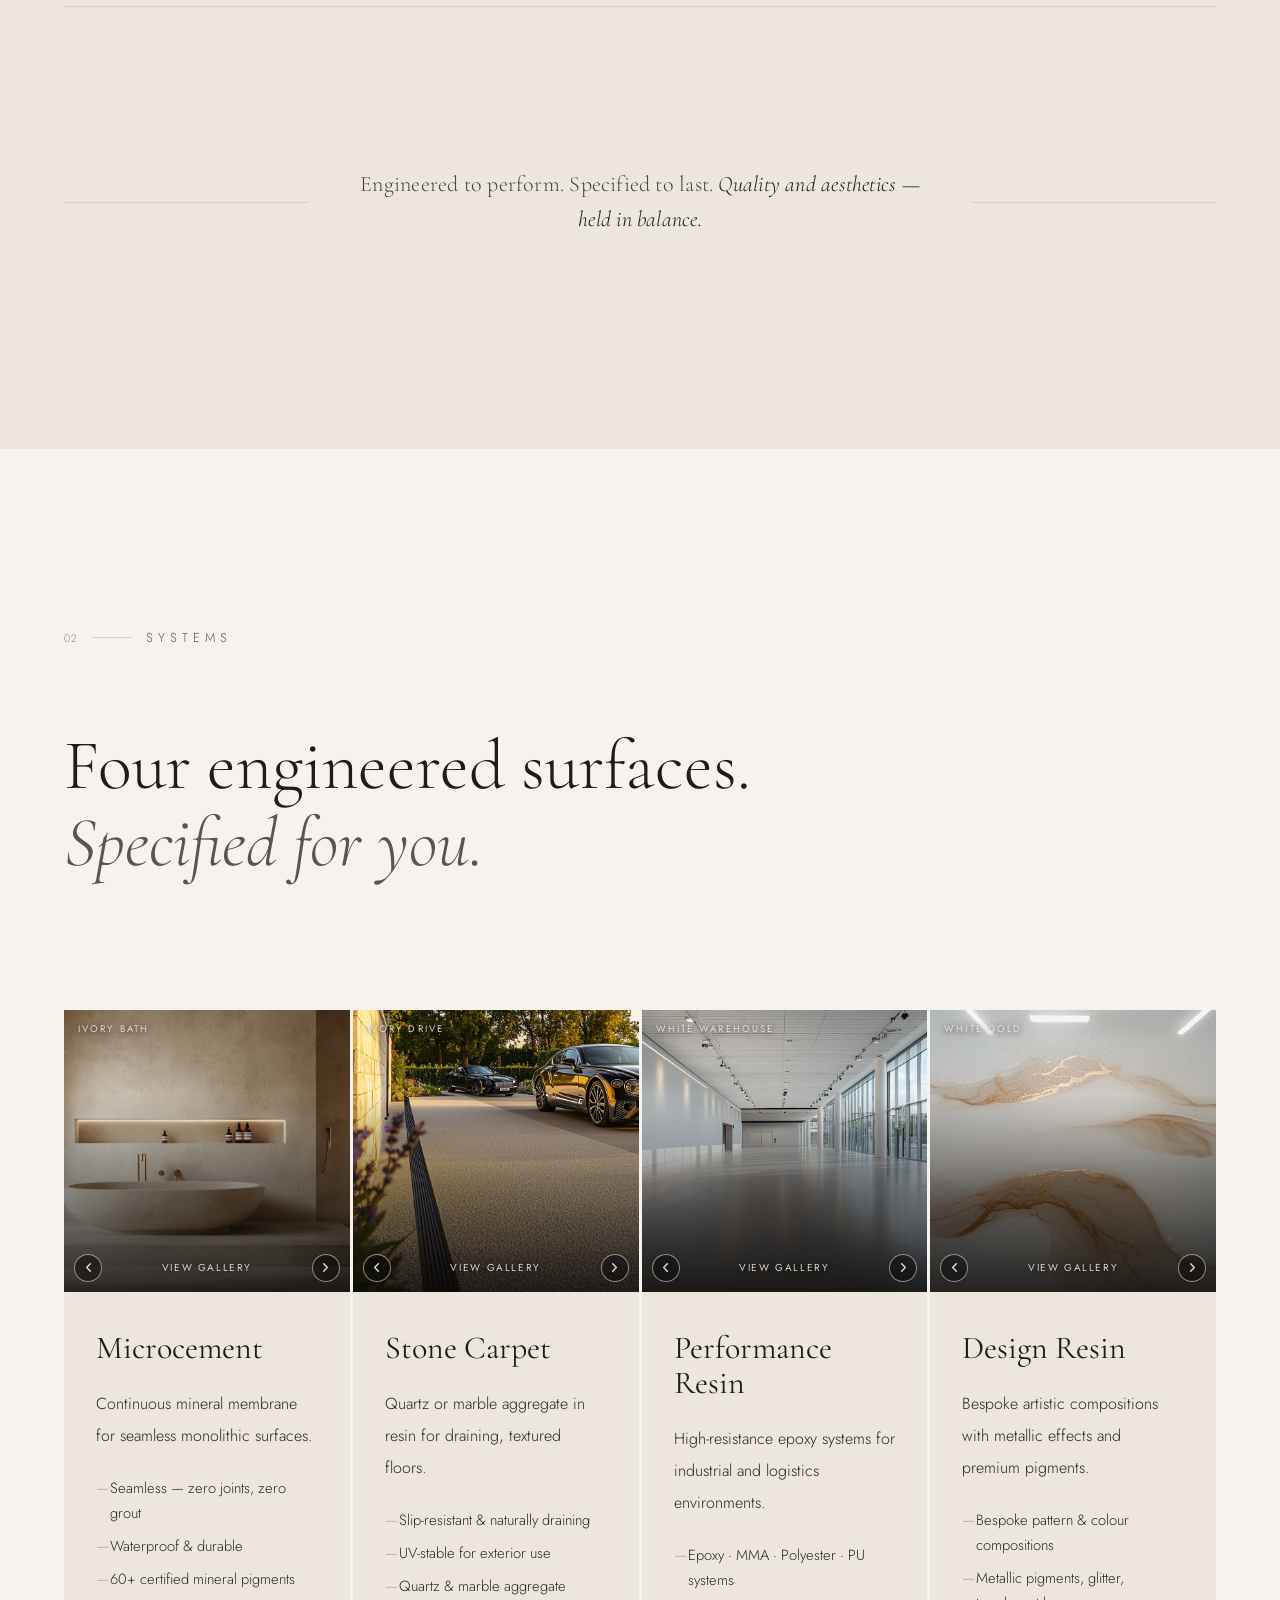
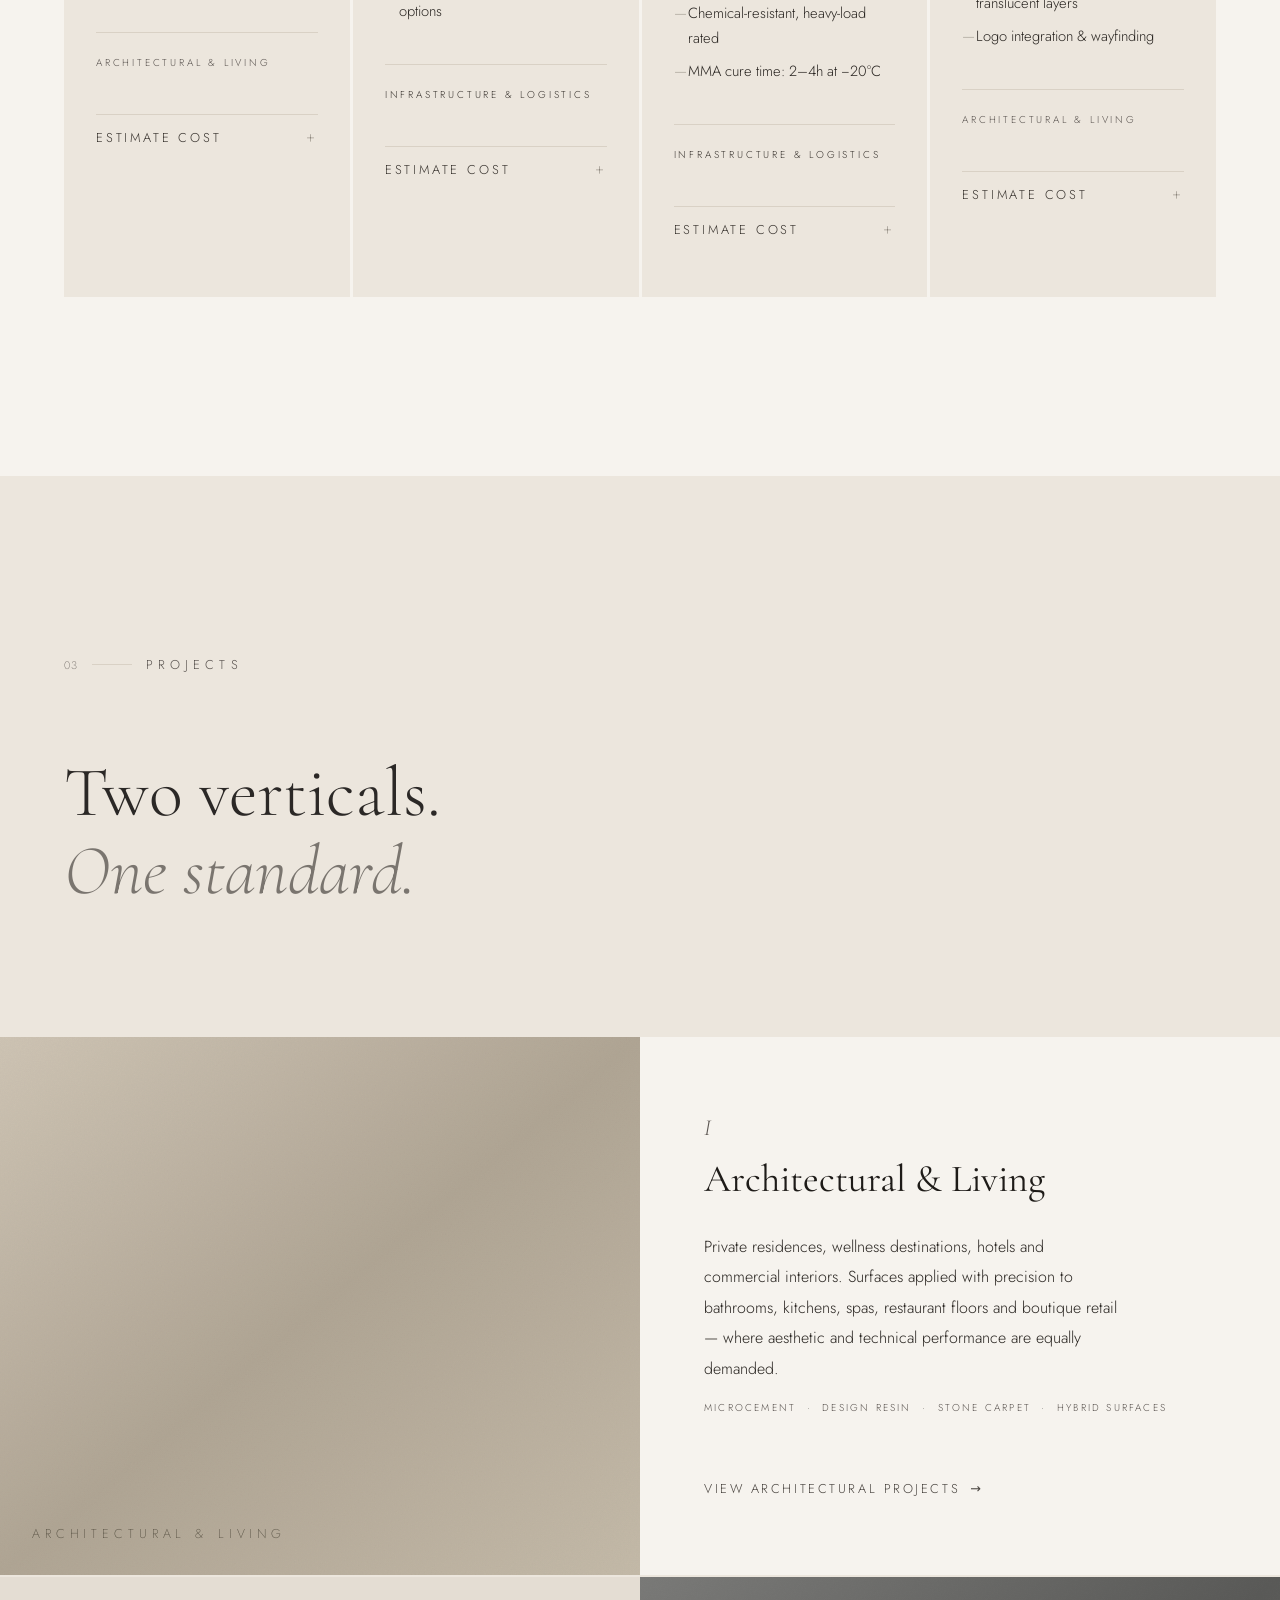
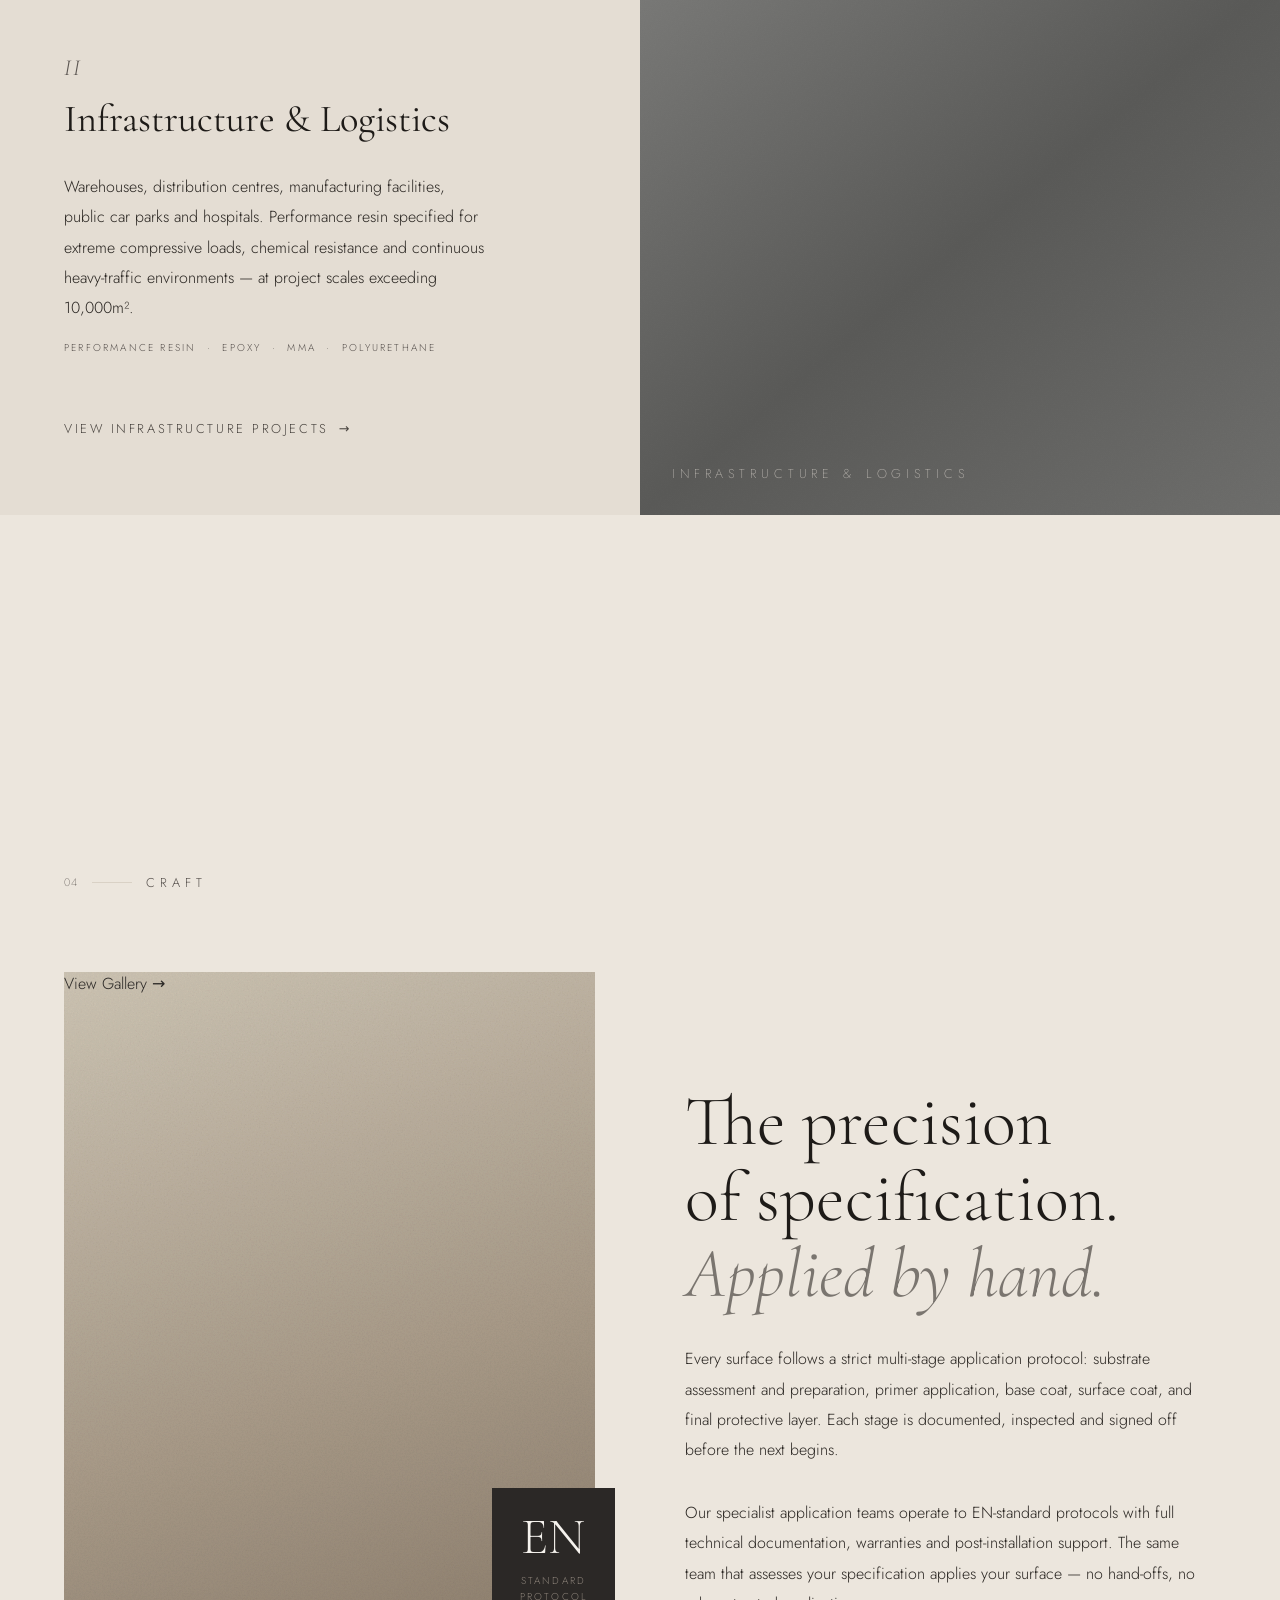
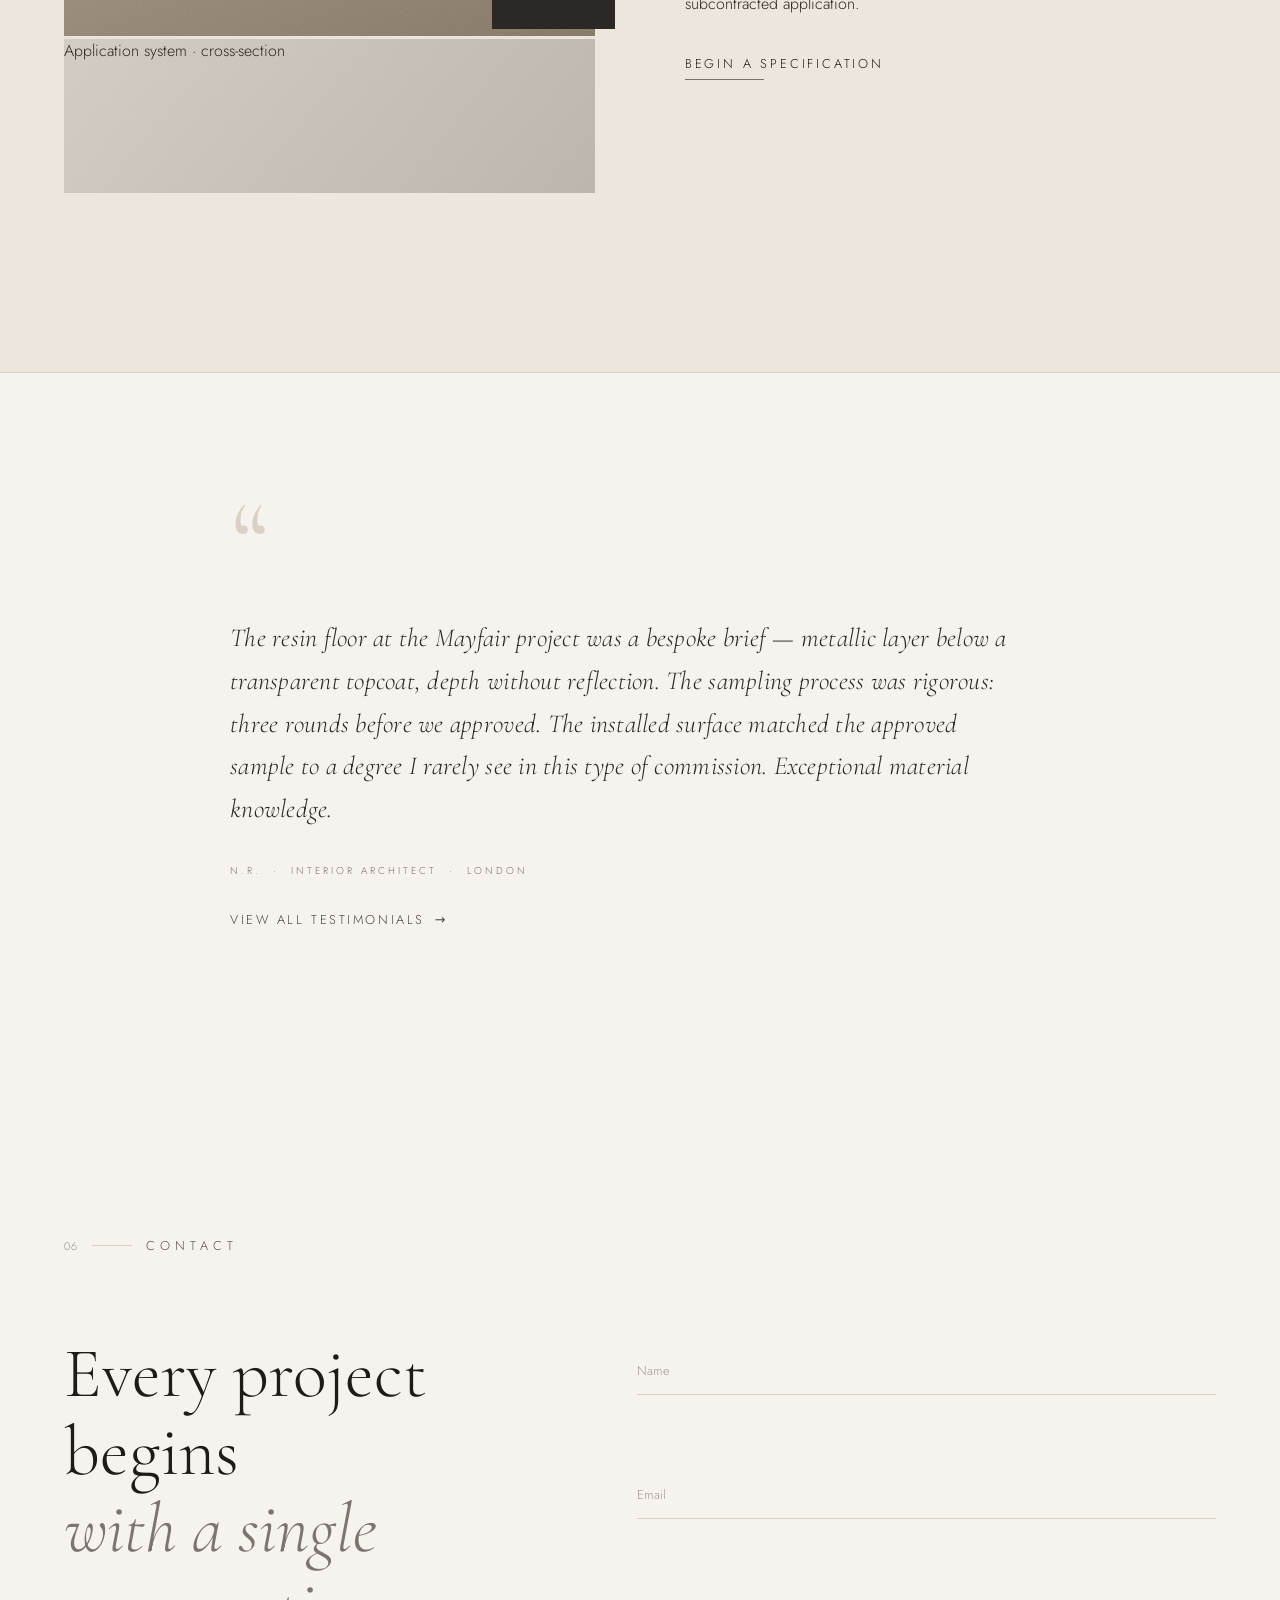
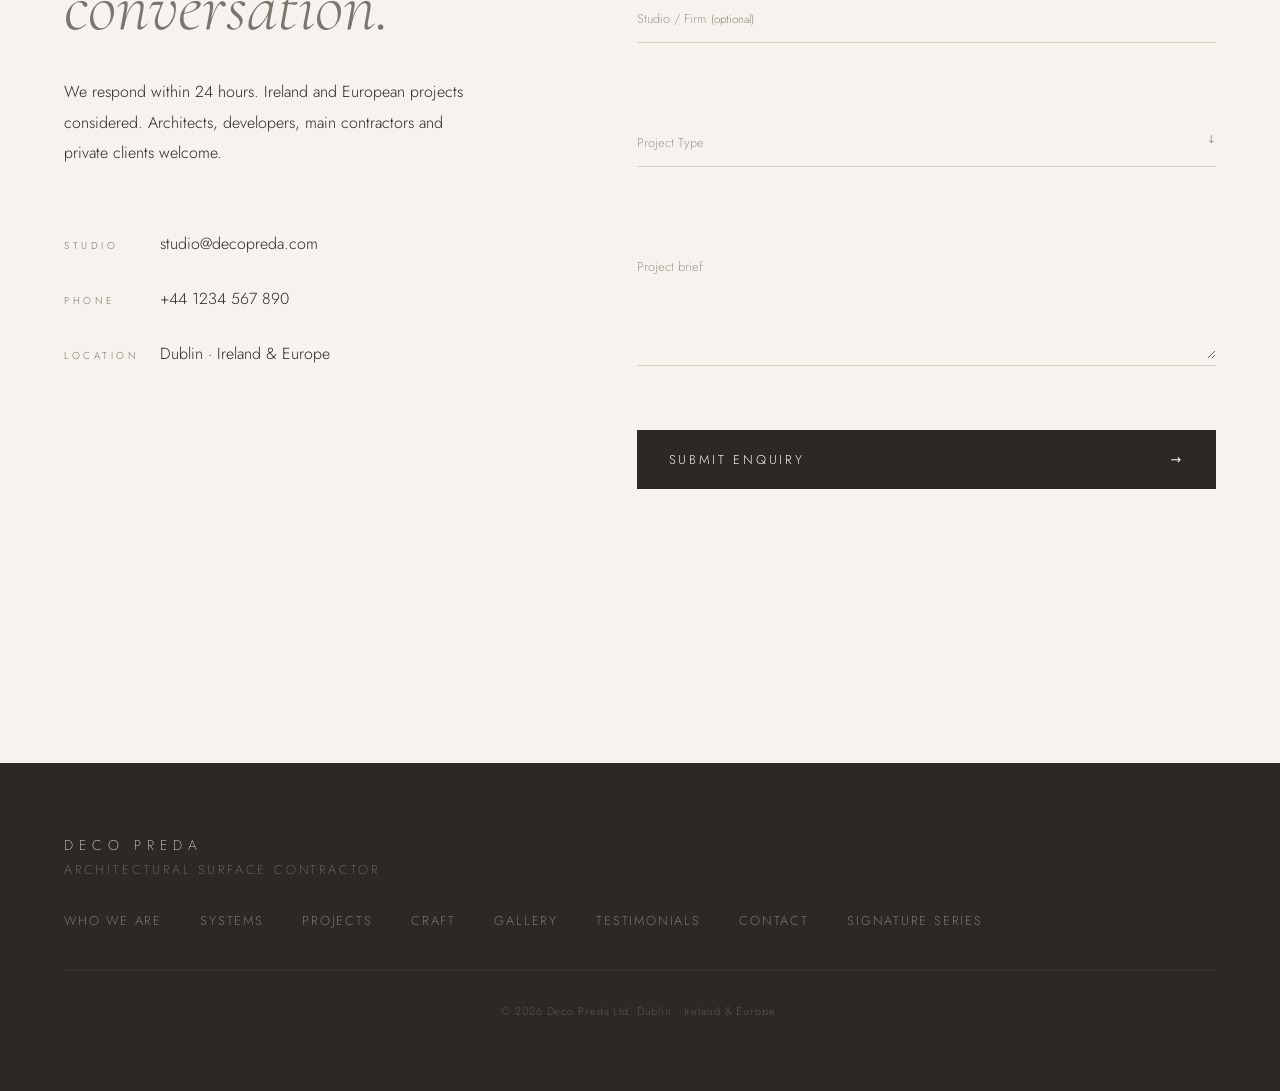
==== commit 4d34cec8: "Update index.html" ====
--- a/index.html
+++ b/index.html
@@ -533,13 +533,19 @@
         </header>
         <div class="craft__grid">
           <div class="craft__visual reveal" aria-hidden="true">
-            <div class="craft__img craft__img--a"></div>
-            <div class="craft__img craft__img--b"></div>
-            <div class="craft__plaque">
-              <span class="craft__plaque-n">EN</span>
-              <span class="craft__plaque-l">Standard<br>Protocol</span>
-            </div>
-          </div>
+   <div class="craft__img craft__img--a">
+    <a href="gallery.html" class="craft__img-link" aria-label="View gallery" data-cursor="link">
+      <span class="craft__img-cta">View Gallery →</span>
+    </a>
+   </div>
+    <div class="craft__img craft__img--b craft__img--diagram">
+    <span class="craft__diagram-label">Application system · cross-section</span>
+   </div>
+   <div class="craft__plaque">
+    <span class="craft__plaque-n">EN</span>
+    <span class="craft__plaque-l">Standard<br>Protocol</span>
+     </div>
+      </div>
           <div class="craft__words">
             <h2 class="craft__h reveal">The precision<br>of specification.<br><em>Applied by hand.</em></h2>
             <p class="craft__p reveal">Every surface follows a strict multi-stage application protocol: substrate assessment and preparation, primer application, base coat, surface coat, and final protective layer. Each stage is documented, inspected and signed off before the next begins.</p>
